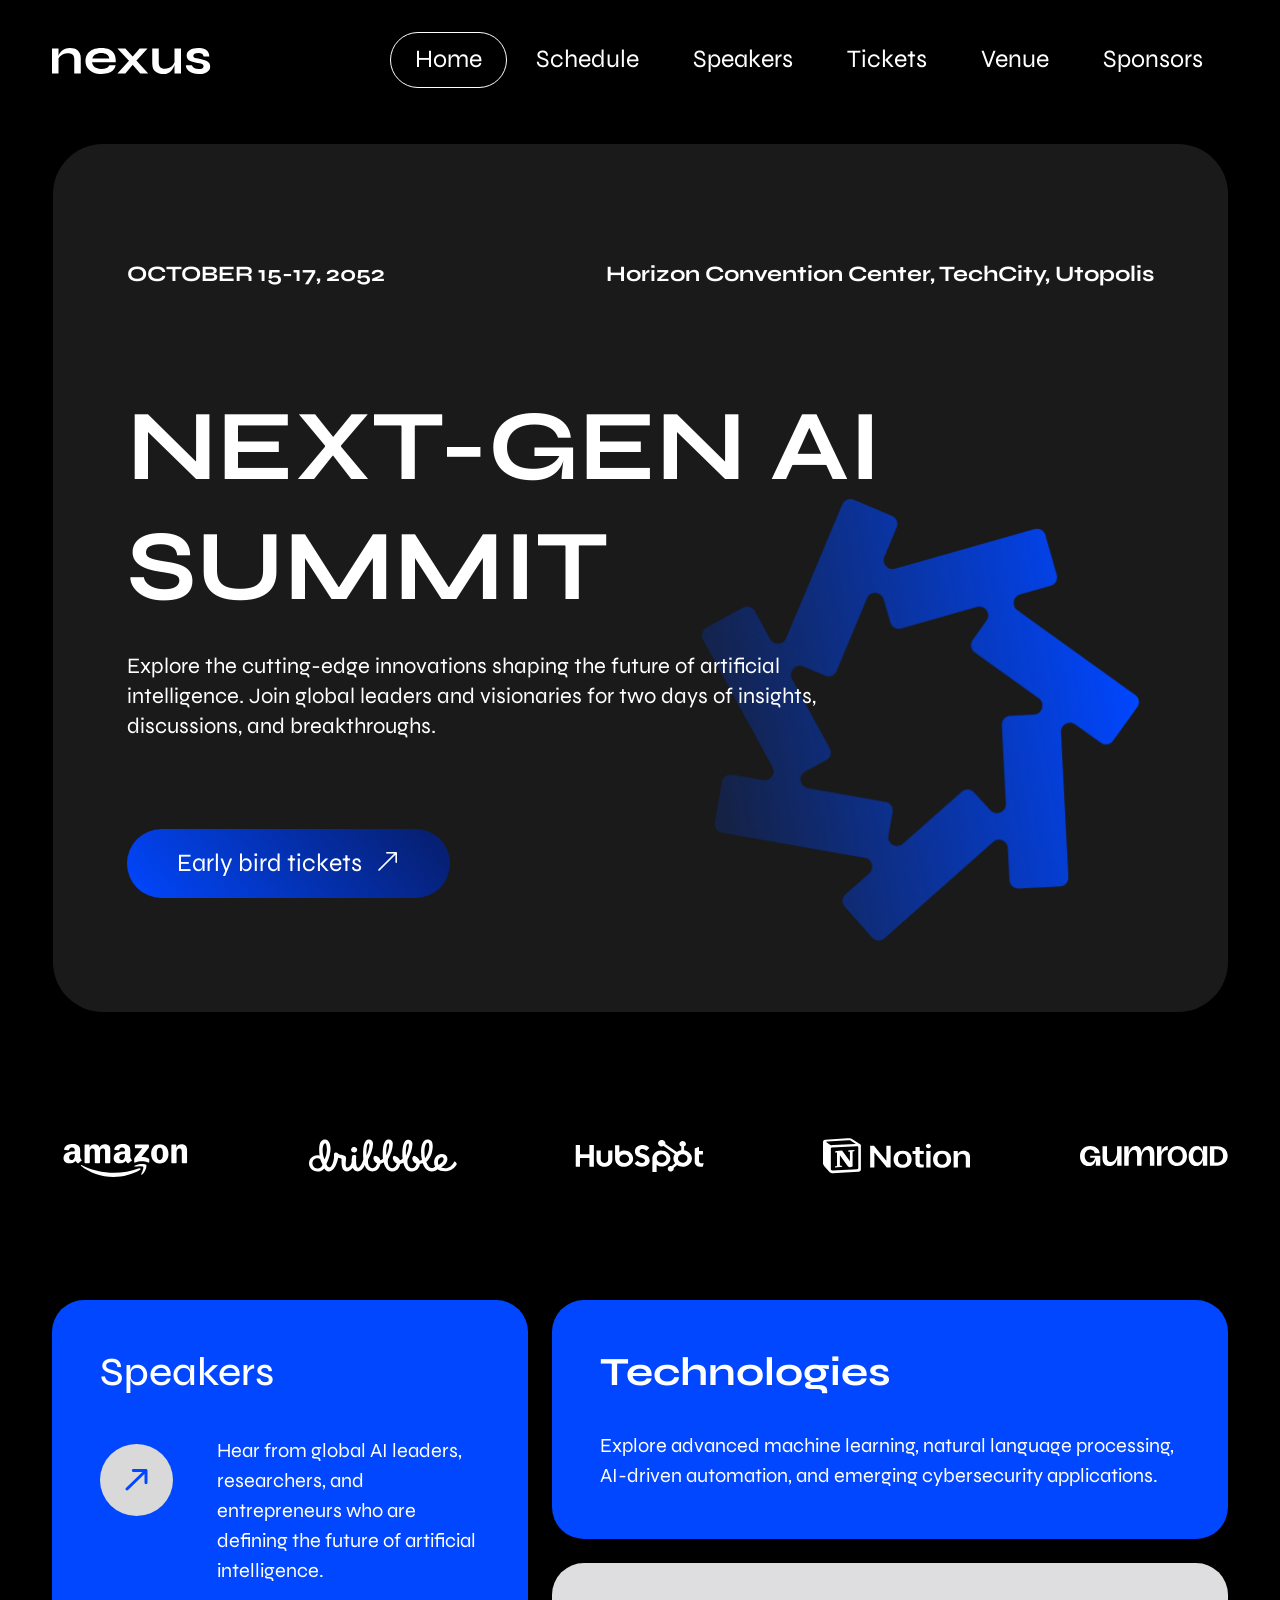
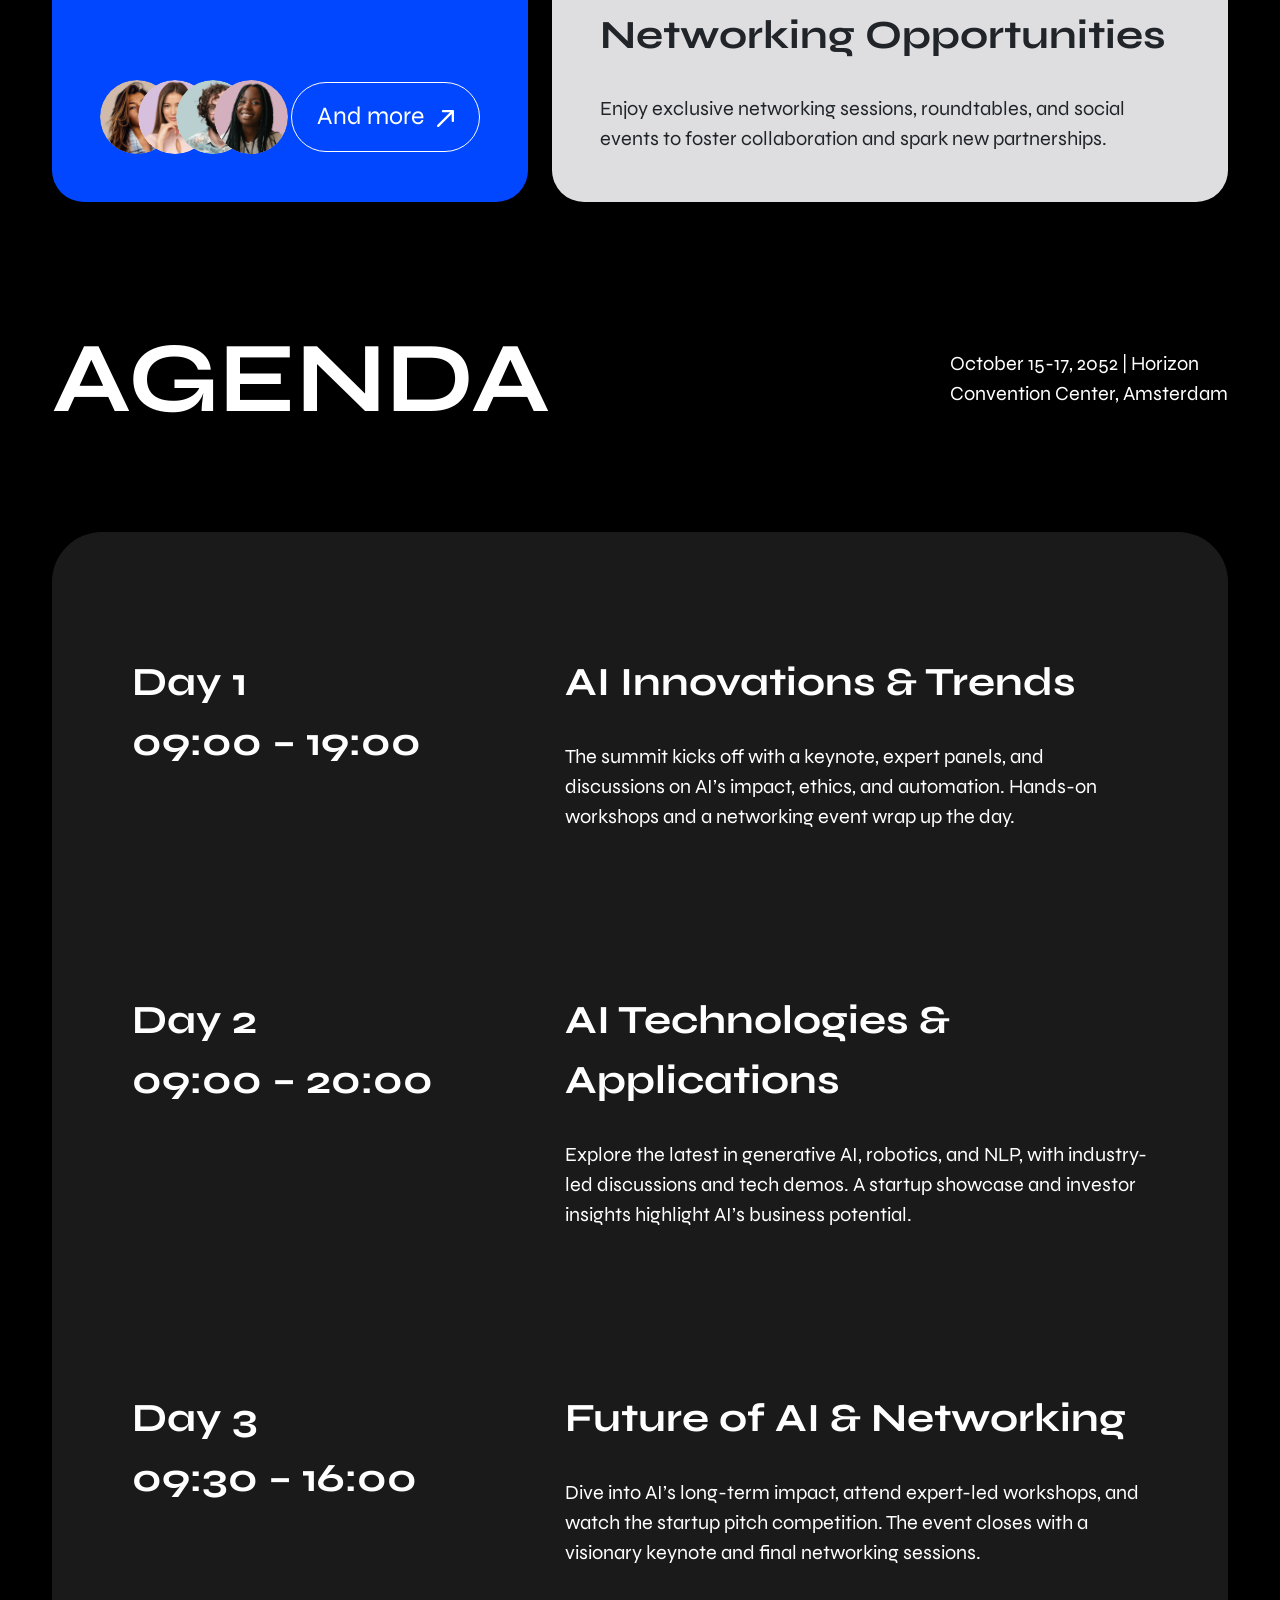
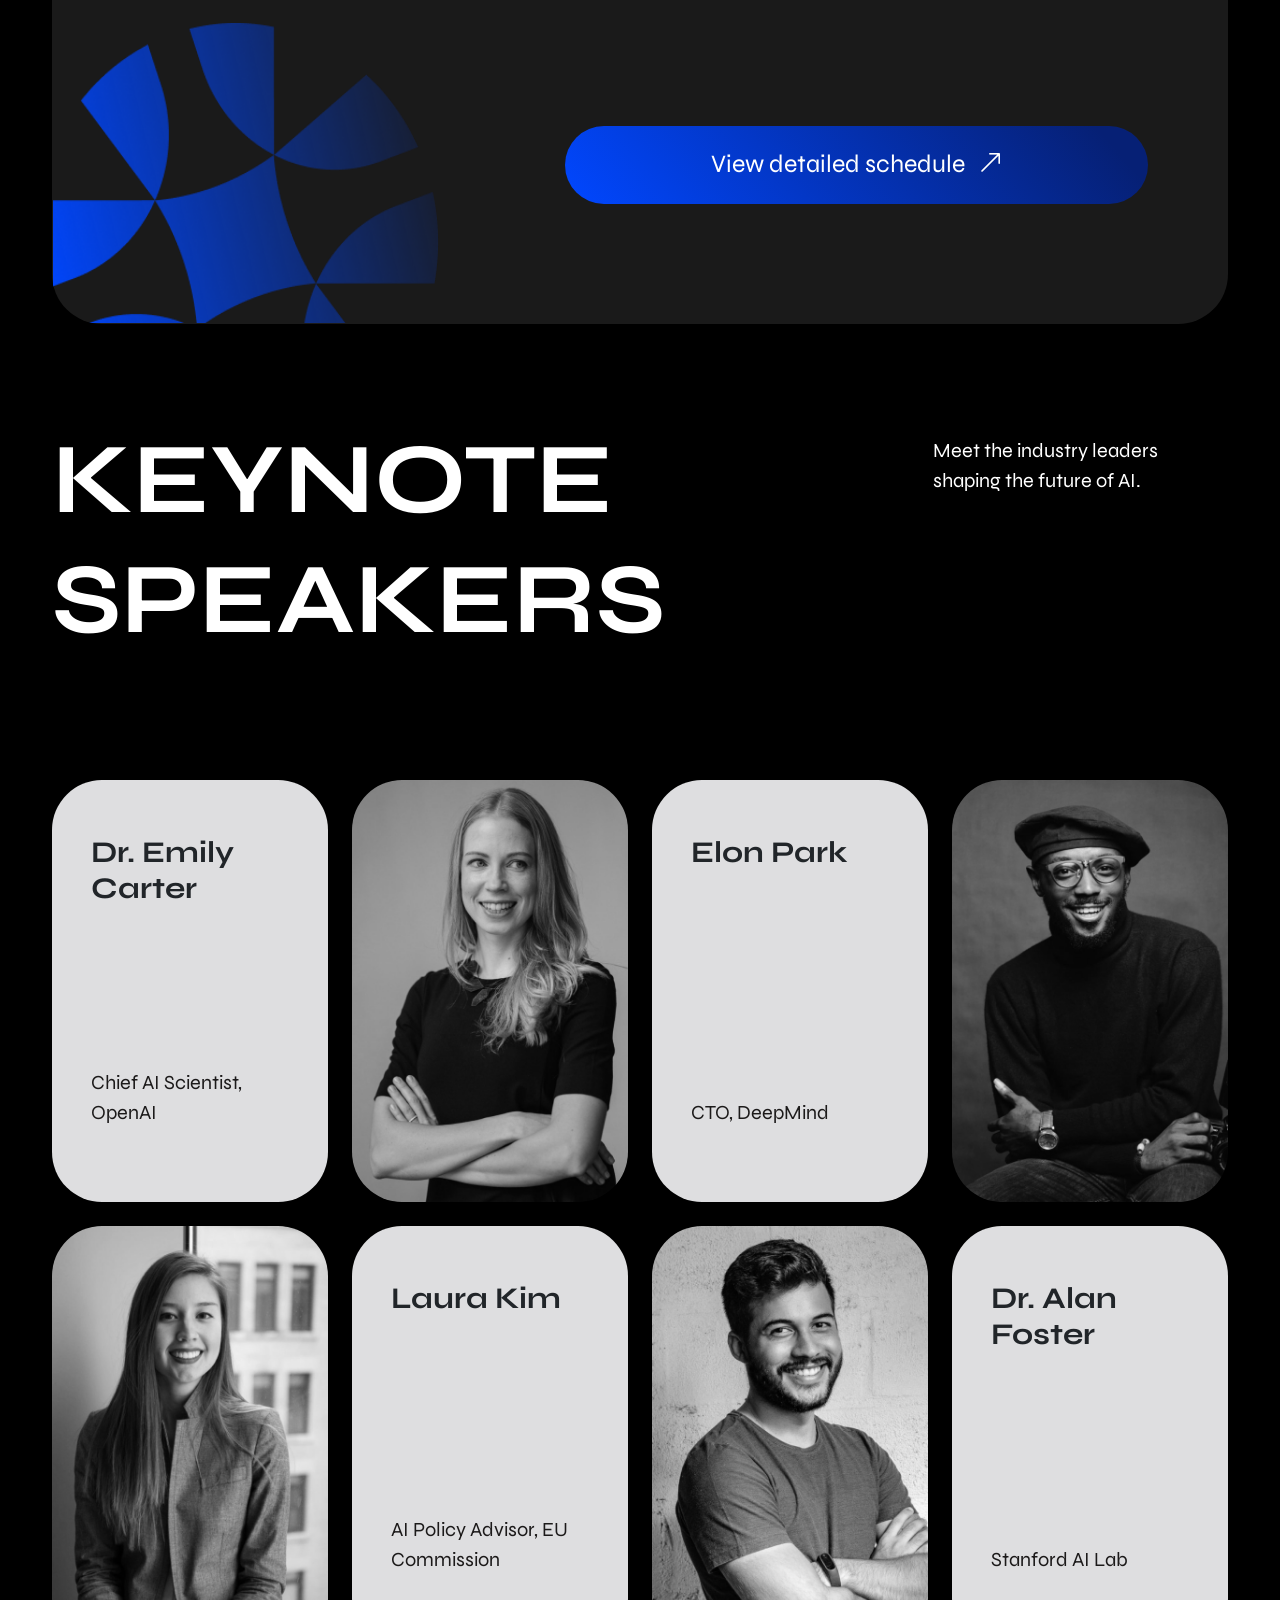
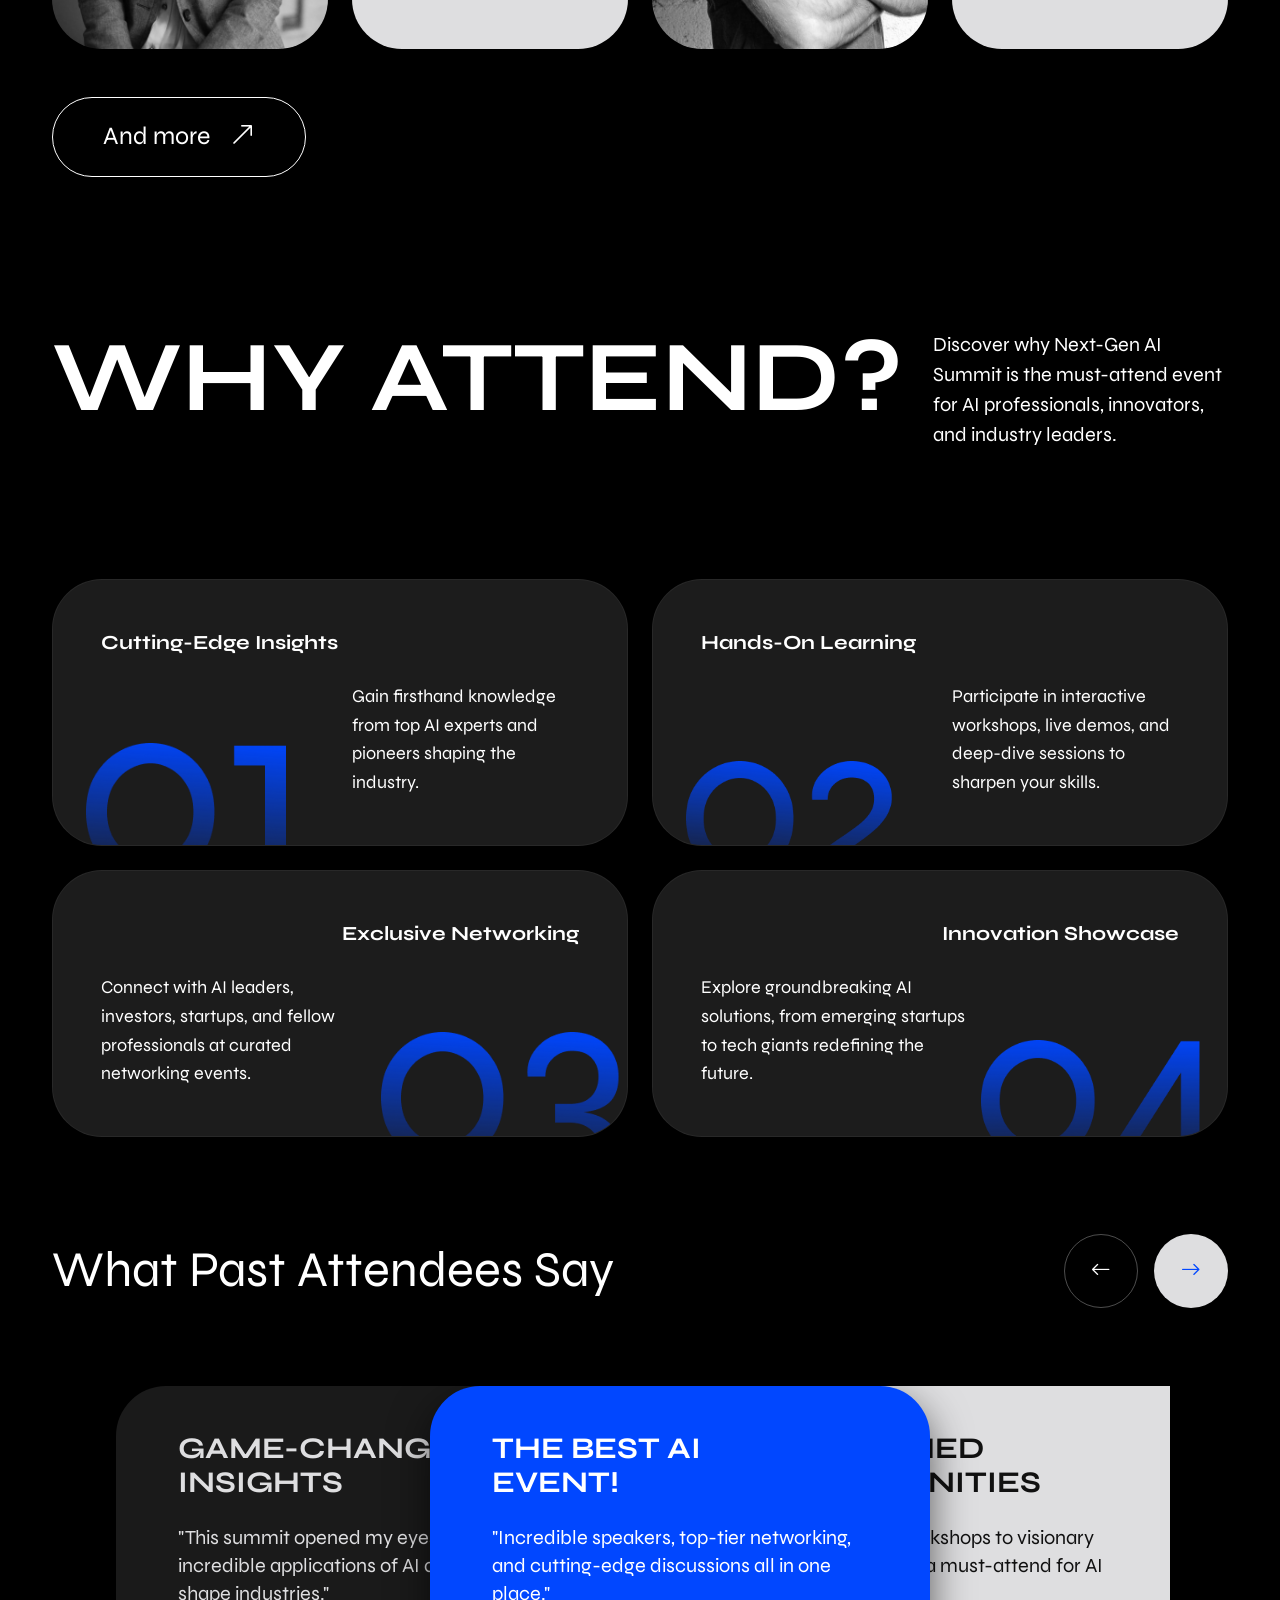
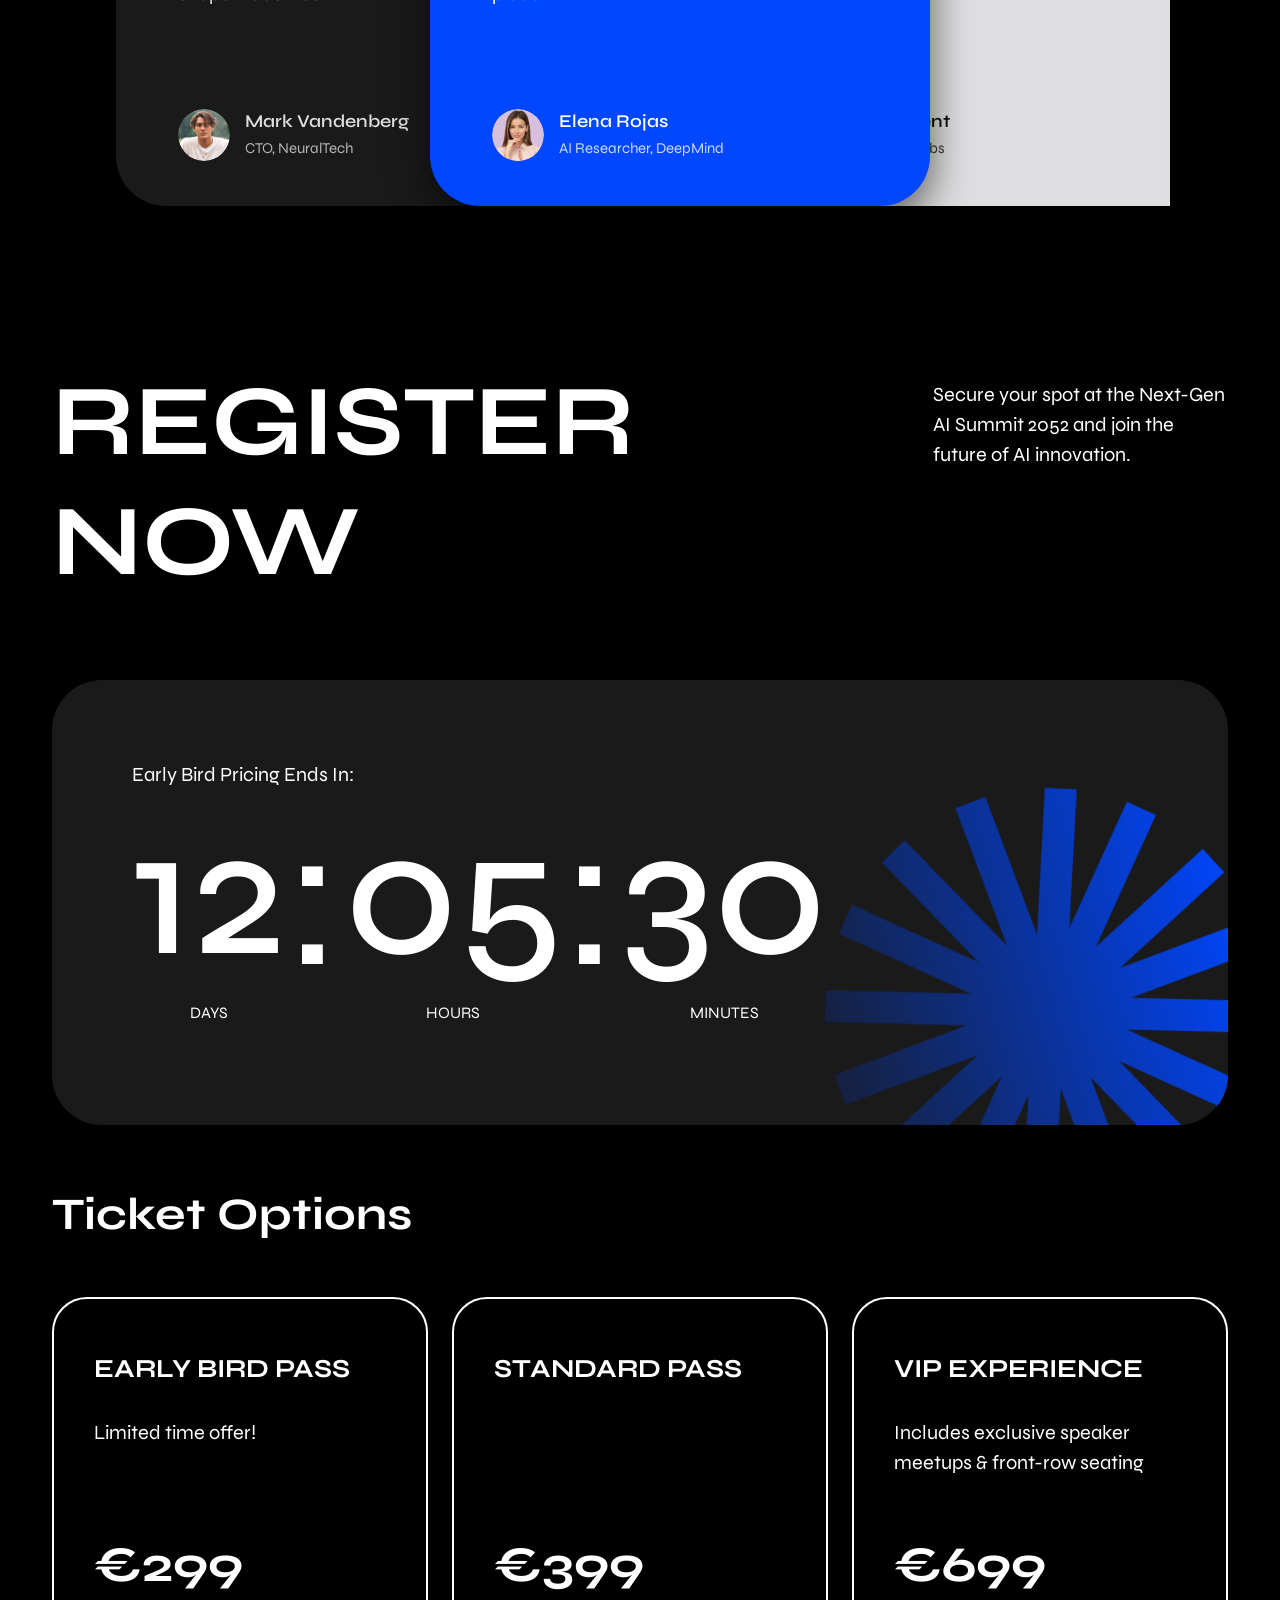
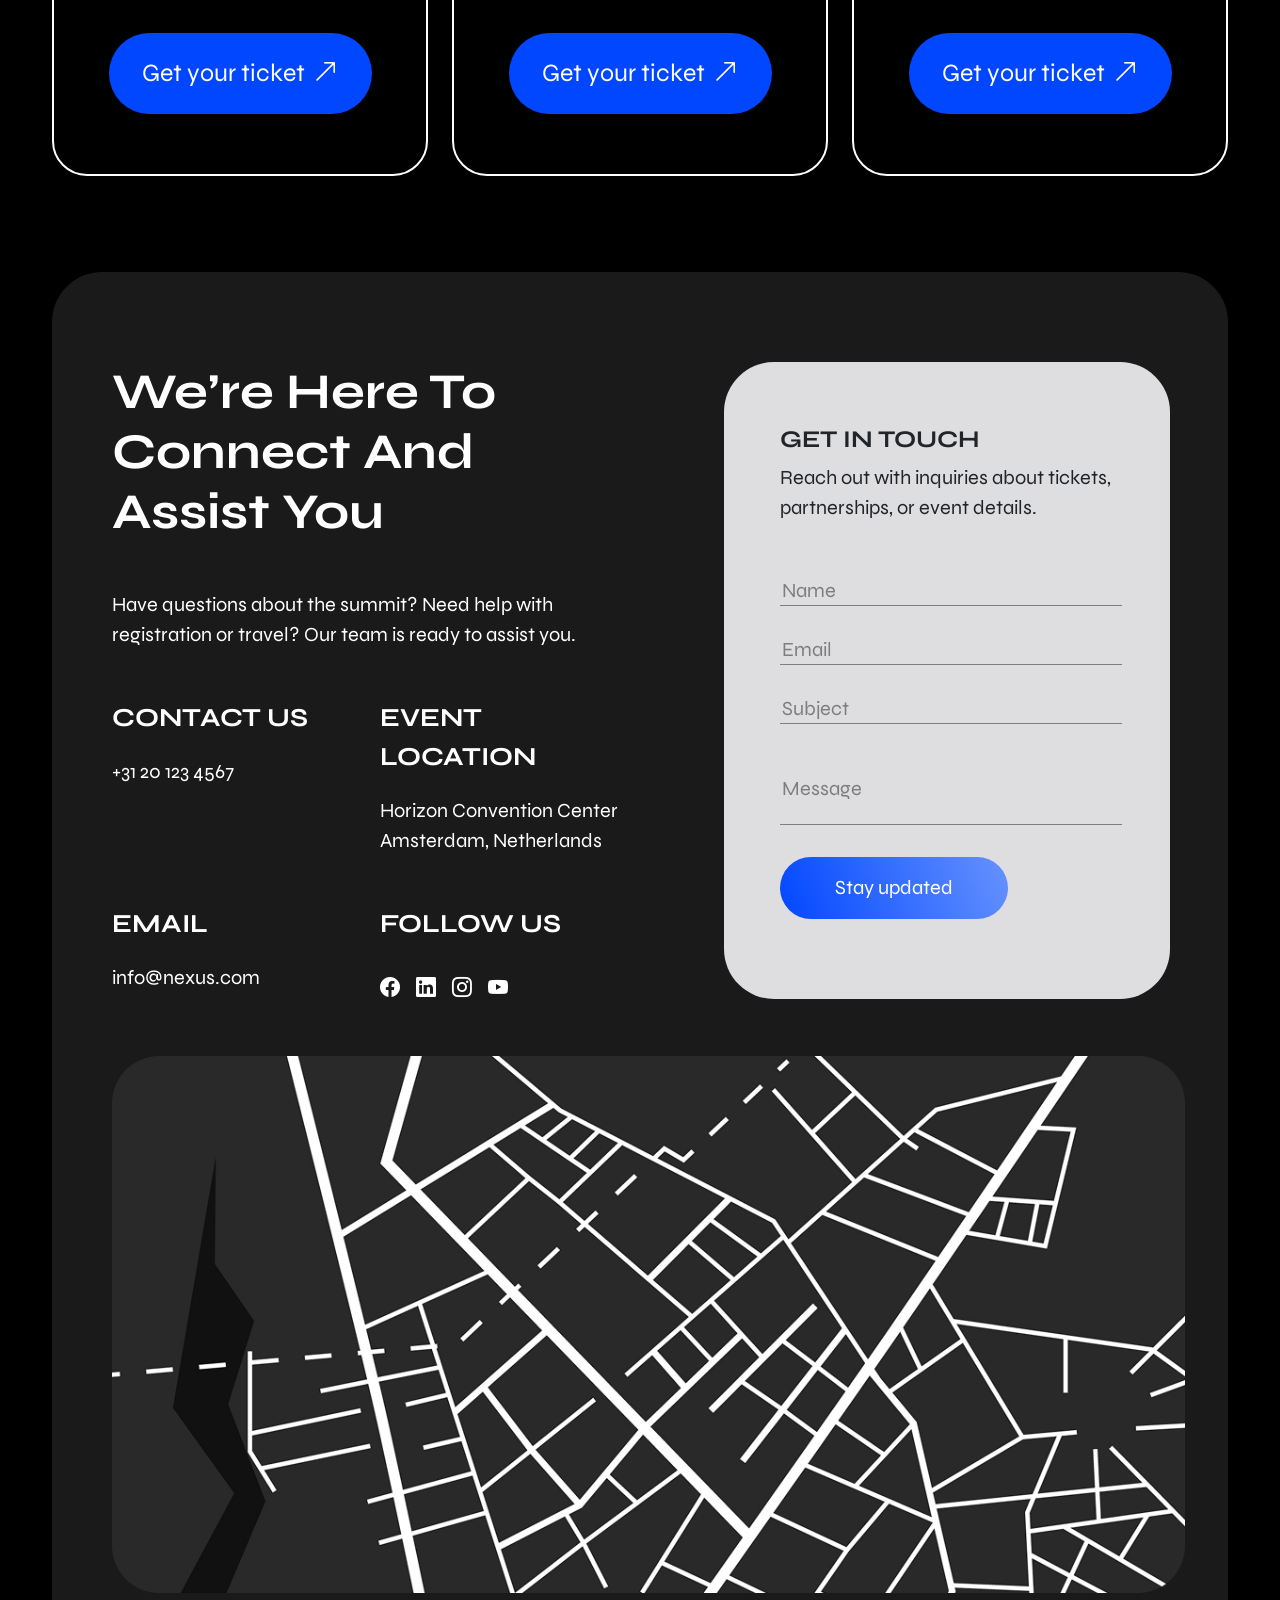
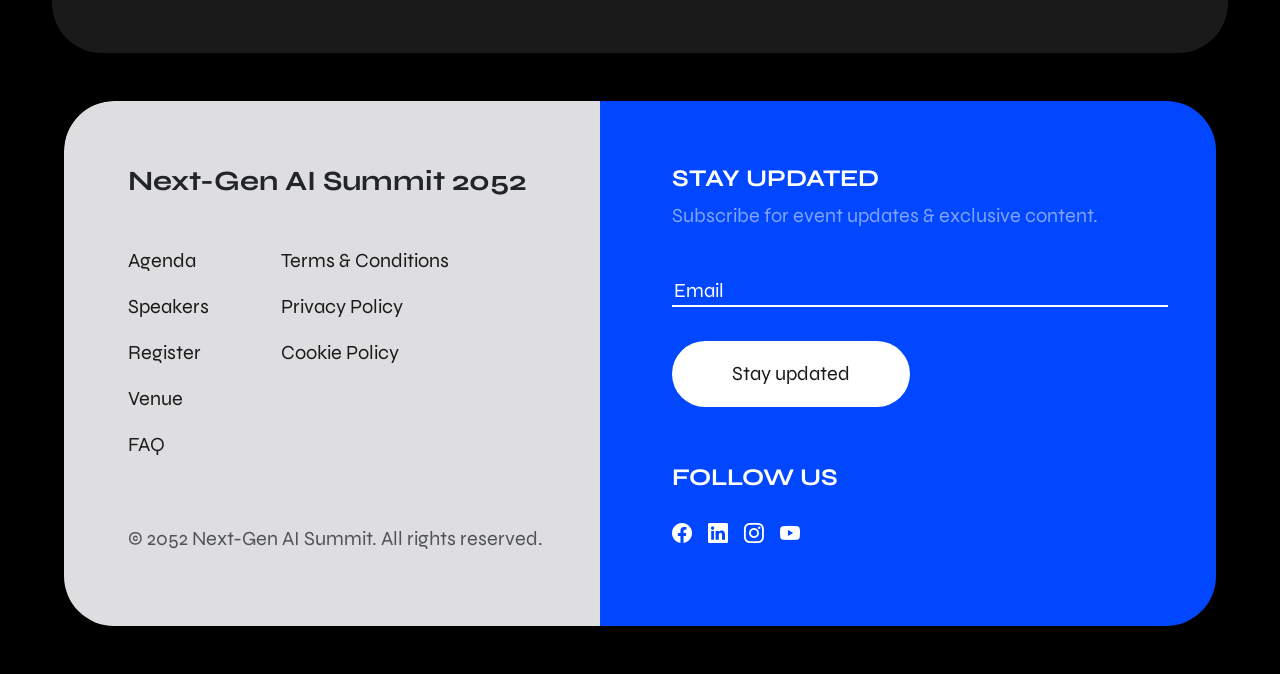
==== HTML/index.html @ 1030829a "[done] resolve some observation" ====
<!DOCTYPE html>
<html lang="en">

<head>
    <meta charset="UTF-8">
    <meta name="viewport" content="width=device-width, initial-scale=1.0">
    <title>nexus</title>
    <link href="https://cdn.jsdelivr.net/npm/bootstrap@5.3.2/dist/css/bootstrap.min.css" rel="stylesheet" />
    <link rel="stylesheet" href="https://cdn.jsdelivr.net/npm/bootstrap-icons@1.11.1/font/bootstrap-icons.css" />
    <link rel="stylesheet" href="../CSS/styles.css" />
    <link rel="stylesheet" href="../CSS/header.css" />
    <link rel="stylesheet" href="../CSS/footer.css" />
</head>

<body >
    <div>
        <!-- header section -->
        <header class="py-2">
            <nav class="navbar navbar-expand-lg nav-bar navbar-dark ">
                <div class="container nav-bar-content on-big-screen">
                    <a class="navbar-brand" href="#"><img src="../images/logo/nexus.svg" class="nav-logo"
                            loading="eager"></a>

                    <button class="navbar-toggler border-white " type="button"
                        data-bs-toggle="offcanvas" data-bs-target="#mobileMenu">
                        <span class="navbar-toggler-icon"></span>
                    </button>

                    <div class="offcanvas offcanvas-end bg-black text-white offcanvas-custom-width " tabindex="-1"
                        id="mobileMenu">
                        <div class="offcanvas-header">
                            <button type="button" class="btn-close btn-close-white"
                                data-bs-dismiss="offcanvas"></button>
                        </div>
                        <div class="offcanvas-body py-3 ">
                            <ul class="navbar-nav ms-auto align-items-lg-center gap-1 fs-5">
                                <li class="nav-item ">
                                    <a class="nav-link nav-text text-white custom-radius active" href="#hero">Home</a>
                                </li>
                                <li class="nav-item">
                                    <a class="nav-link nav-text text-white custom-radius" href="#Schedule">Schedule</a>
                                </li>
                                <li class="nav-item">
                                    <a class="nav-link nav-text text-white custom-radius" href="#Speakers">Speakers</a>
                                </li>
                                <li class="nav-item">
                                    <a class="nav-link nav-text text-white custom-radius" href="#Tickets">Tickets</a>
                                </li>
                                <li class="nav-item">
                                    <a class="nav-link nav-text text-white custom-radius" href="#Venue">Venue</a>
                                </li>
                                <li class="nav-item">
                                    <a class="nav-link nav-text text-white custom-radius" href="#Sponsors">Sponsors</a>
                                </li>
                            </ul>
                        </div>
                    </div>
                </div>
            </nav>
        </header>

        <main>
            <div class=" py-4 px-1 px-xl-4 px-xxl-2 hero-section">
                <!-- home section -->
                <div class=" py-4 px-1 px-xl-4 px-xxl-2 container hero-section-container custom-radius on-big-screen" id="hero">
                    <div class="hero-card ">
                        <div
                            class="hero-topbar d-flex flex-column align-items-start gap-3 flex-sm-row justify-content-sm-between align-items-sm-center mb-5">
                            <span class="text-white hero-topbar-font hero-desc-font">OCTOBER 15-17, 2052</span>
                            <span class="text-white  hero-topbar-font ">Horizon Convention Center,
                                TechCity, Utopolis</span>
                        </div>

                        <!-- Hero Content -->
                        <div class="hero-content position-relative">
                            <img src="../images/home/hero-section-image.png" alt="Hero Graphic" class="hero-star-img"
                                loading="eager" height="442.82px" width="436.41px">
                            <div class="row align-items-center">
                                <div class="col-lg-9 top-content">
                                    <h1
                                        class="hero-title text-white fw-bold hero-custom-font top-text mb-4 mt-lg-5 mt-md-5">
                                        NEXT-GEN AI <br> SUMMIT
                                    </h1>
                                    <p class="hero-subtitle text-white mb-5 mt-4 top-text ">
                                        Explore the cutting-edge innovations shaping the future of
                                        artificial intelligence.
                                        Join global leaders and visionaries for two days of insights, discussions,
                                        and breakthroughs.
                                    </p>
                                    <div
                                        class="mt-5 mb-5 mb-lg-0 position-relative d-flex justify-content-start hero-btn-div">
                                        <a href="#" class="hero-btn text-white">
                                            Early bird tickets
                                            <i class="bi bi-arrow-up-right ms-2"></i>
                                        </a>
                                    </div>
                                </div>
                            </div>
                        </div>
                    </div>
                </div>
            </div>

            <!-- sponsors -->
                <div class=" company-section py-5 mt-lg-5 mb-lg-5">
                    <div class=" text-center container on-big-screen">
                        <div
                            class="company-bar d-flex flex-wrap justify-content-center justify-content-lg-between align-items-center gap-4 gap-lg-0">
                            <img src="../images/home/company logo/amazon.svg" alt="amazon Logos" loading="eager"
                                class="company-img " height="48px" width="148px" />

                            <img src="../images/home/company logo/deibble.svg" alt="deibble Logos" loading="eager"
                                class="company-img " height="48px" width="148px" />

                            <img src="../images/home/company logo/hubspot.svg" alt="hubspot Logos" loading="eager"
                                class="company-img " height="48px" width="148px" />

                            <img src="../images/home/company logo/notion.svg" alt="notion Logos" loading="eager"
                                class="company-img " height="48px" width="148px" />

                            <img src="../images/home/company logo/gumroad.svg" alt="gumroad Logos" loading="eager"
                                class="company-img " height="48px" width="148px" />
                        </div>
                    </div>
                </div>
            </div>

            <!-- features  section -->
            <div id="Speakers">
                <div class="container features-section py-4 on-big-screen">
                    <div class="row g-4">
                        <!-- Speakers -->
                        <div class="col-lg-5 d-flex flex-column feature-card">
                            <div
                                class="feature-card-content feature-card-blue h-100  text-white rounded-5 p-4 p-md-5 d-flex flex-column justify-content-between position-relative overflow-hidden">
                                <div>
                                    <h2 class=" mb-4 feature-card-title text-white">Speakers</h2>
                                    <div class="d-flex align-items-start gap-4 ">
                                        <div
                                            class="  text-black feature-icon-circle d-flex align-items-center justify-content- mt-4">
                                            <img src="../images/home/blue-arrow.svg" class="feature-icon" loading="lazy"
                                                height="22px" width="23px">
                                        </div>
                                        <p class=" feature-card-description mt-3 ">
                                            Hear from global AI leaders, researchers, and entrepreneurs who are
                                            defining
                                            the future of artificial intelligence.
                                        </p>
                                    </div>
                                </div>
                                <div class="d-flex align-items-center justify-content-between flex-wrap gap-3 mt-5">
                                    <div class="speaker-avatars d-flex">
                                        <img src="../images/home/home-spekers-icone/Speaker.svg" alt="Speaker"
                                            class="feature-avatar" loading="lazy" height="74px" width="74px">
                                        <img src="../images/home/home-spekers-icone/Speaker-1.svg" alt="Speaker"
                                            class="feature-avatar" loading="lazy" height="74px" width="74px">
                                        <img src="../images/home/home-spekers-icone/Speaker-2.svg" alt="Speaker"
                                            class="feature-avatar" loading="lazy" height="74px" width="74px">
                                        <img src="../images/home/home-spekers-icone/Speaker-3.svg" alt="Speaker"
                                            class="feature-avatar" loading="lazy" height="74px" width="74px">
                                    </div>
                                    <button class="features-section-btn btn rounded-pill border-white text-white ">
                                        And more <img src="../images/home/white-arrow.svg" class="ms-2" loading="lazy"
                                            height="17px" width="17px">
                                    </button>
                                </div>
                            </div>
                        </div>

                        <div class="col-lg-7 d-flex flex-column gap-4 feature-card ">
                            <!-- Technologies -->
                            <div
                                class="feature-card-content feature-card-blue text-white rounded-5 p-4 p-md-5 flex-grow-1">
                                <h2 class="fw-bold feature-card-title">Technologies</h2>
                                <p class=" mb-0 text-white feature-card-description">
                                    Explore advanced machine learning, natural language processing, AI-driven
                                    automation, and emerging cybersecurity applications.
                                </p>
                            </div>

                            <!-- Networking -->
                            <div
                                class="feature-card-content feature-card-grey text-dark rounded-5 p-4 p-md-5 flex-grow-1">
                                <h2 class="fw-bold feature-card-title">Networking Opportunities</h2>
                                <p class=" mb-0  text-dark feature-card-description">
                                    Enjoy exclusive networking sessions, roundtables, and social events to
                                    foster
                                    collaboration and spark new partnerships.
                                </p>
                            </div>
                        </div>
                    </div>
                </div>

                <!-- AGENDA section -->
                <div class="container mt-lg-5 agenda-section on-big-screen" id="Schedule">
                    <div
                        class="section-topbar d-flex flex-column align-items-start gap-3 flex-sm-row justify-content-sm-between align-items-sm-center mb-5">
                        <span class="text-white section-Title-big-font">AGENDA</span>
                        <span class="text-white  section-Title-small-font ">October 15-17, 2052 | Horizon <br>
                            Convention Center, Amsterdam</span>
                    </div>
                    <!-- AGENDA content -->
                    <div class="agenda-section-container">
                        <div class="agenda-card custom-radius">
                            <div class="agenda-cards">
                                <div
                                    class="row d-flex flex-column align-items-start  flex-sm-row  justify-content-between mb-5">
                                    <div class="agenda-left-col col-lg-5">
                                        <div>
                                            <div class="text-white agenda-large-font ">Day 1</div>
                                        </div>
                                        <div>
                                            <div class="text-white agenda-large-font ">09:00 – 19:00</div>
                                        </div>
                                    </div>
                                    <div class="col-lg-7">
                                        <div>
                                            <div class="text-white agenda-large-font mt-lg-0 mt-md-5 ">AI Innovations & Trends
                                            </div>
                                            <div class="text-white agenda-description-font ">The summit kicks off with a
                                                keynote, expert panels, and discussions on AI’s impact, ethics, and
                                                automation. Hands-on workshops and a networking event wrap up the day.
                                            </div>
                                        </div>
                                    </div>
                                </div>
                                <div
                                    class="mt-5 row d-flex flex-column align-items-start  flex-sm-row  justify-content-between mb-5">
                                    <div class="agenda-left-col col-lg-5">
                                        <div>
                                            <div class="text-white agenda-large-font ">Day 2</div>
                                        </div>
                                        <div>
                                            <div class="text-white agenda-large-font ">09:00 – 20:00</div>
                                        </div>
                                    </div>
                                    <div class="col-lg-7">
                                        <div>
                                            <div class="text-white  agenda-large-font mt-lg-0 mt-md-5">AI Technologies &
                                                Applications
                                            </div>
                                            <div class="text-white agenda-description-font ">Explore the latest in
                                                generative AI, robotics, and NLP, with industry-led discussions and tech
                                                demos. A startup showcase and investor insights highlight AI’s business
                                                potential.
                                            </div>
                                        </div>
                                    </div>
                                </div>
                                <div
                                    class=" row d-flex flex-column align-items-start  flex-sm-row  justify-content-between mb-5 ">
                                    <div class="agenda-left-col col-lg-5">
                                        <div>
                                            <div class="text-white agenda-large-font ">Day 3</div>
                                        </div>
                                        <div>
                                            <div class="text-white agenda-large-font ">09:30 – 16:00</div>
                                        </div>
                                    </div>
                                    <div class="col-lg-7">
                                        <div >
                                            <div class="text-white agenda-large-font mt-lg-0 mt-md-5">Future of AI & Networking
                                            </div>
                                            <div class="text-white agenda-description-font ">Dive into AI’s long-term
                                                impact, attend expert-led workshops, and watch the startup pitch
                                                competition. The event closes with a visionary keynote and final
                                                networking sessions.
                                            </div>
                                        </div>
                                    </div>
                                </div>
                                <div
                                    class="row d-flex flex-column align-items-start gap-2 flex-sm-row justify-content-sm-between justify-content-between">
                                    <div class="col-lg-4 position-relative ">
                                        <img src="../images/Agenda/agenda-section-image.png" class="agenda-image"
                                            loading="lazy" height="386px" width="386px">
                                    </div>
                                    <div class="col-lg-7 ">
                                        <button class="agenda-btn custom-radius text-white">
                                            View detailed schedule
                                            <i class="bi bi-arrow-up-right ms-2"></i>
                                        </button>
                                    </div>
                                </div>
                            </div>
                        </div>
                    </div>
                </div>

                <!-- speakers section -->
                <div class="container mt-5 speakers-section on-big-screen">
                    <div
                        class="agenda-topbar pt-5 mt-5 d-flex flex-column align-items-start gap-3 flex-sm-row justify-content-sm-between align-items-sm-start mb-5">
                        <span class="text-white section-Title-big-font m-0 section-Title-font ">KEYNOTE SPEAKERS</span>
                        <span class="text-white section-Title-small-font pt-sm-3 right-section">Meet the
                            industry leaders shaping the future of AI.</span>
                    </div>

                    <div class="row g-4 mb-lg-5 pb-5 py-5 mt-lg-5">
                        <!-- Card 1 -->
                        <div class="col-md-6 col-lg-3">
                            <div
                                class="speaker-card custom-radius text-card p-xl-4 d-flex flex-column justify-content-between h-100">
                                <div>
                                    <h3 class="speaker-name text-dark fw-bold mb-1">Dr. Emily<br>Carter</h3>
                                </div>
                                <div>
                                    <p class="speaker-role mb-0 mt-5">Chief AI Scientist,<br>OpenAI</p>
                                </div>
                            </div>
                        </div>
                        <!-- Card 2 -->
                        <div class="col-md-6 col-lg-3">
                            <div class="speaker-card custom-radius image-card  overflow-hidden h-100">
                                <img src="../images/spekers/Emily-Carter.png" alt="Emily-Carter image" loading="lazy"
                                    class="w-100 h-100 object-fit-cover speaker-card-image" height="452px"
                                    width="295px">
                            </div>
                        </div>
                        <!-- Card 3 -->
                        <div class="col-md-6 col-lg-3">
                            <div
                                class="speaker-card custom-radius text-card  p-xl-4 d-flex flex-column justify-content-between h-100">
                                <div>
                                    <h3 class="speaker-name text-dark fw-bold mb-1">Elon Park</h3>
                                </div>
                                <div>
                                    <p class="speaker-role mb-0 mt-5">CTO, DeepMind</p>
                                </div>
                            </div>
                        </div>
                        <!-- Card 4 -->
                        <div class="col-md-6 col-lg-3">
                            <div class="speaker-card custom-radius image-card  overflow-hidden h-100">
                                <img src="../images/spekers/Elon-Park.png" alt="Elon-Park image" loading="lazy"
                                    class="w-100 h-100 object-fit-cover speaker-card-image" height="452px"
                                    width="295px">
                            </div>
                        </div>
                        <!-- Card 5 -->
                        <div class="col-md-6 col-lg-3">
                            <div class="speaker-card custom-radius image-card  overflow-hidden h-100">
                                <img src="../images/spekers/Laura-Kim.png" alt="Laura-Kim image" loading="lazy"
                                    class="w-100 h-100 object-fit-cover speaker-card-image" height="452px"
                                    width="295px">
                            </div>
                        </div>
                        <!-- Card 6 -->
                        <div class="col-md-6  col-lg-3">
                            <div
                                class="speaker-card custom-radius text-card p-xl-4 d-flex flex-column justify-content-between h-100">
                                <div>
                                    <h3 class="speaker-name text-dark fw-bold mb-1">Laura Kim</h3>
                                </div>
                                <div>
                                    <p class="speaker-role mb-0 mt-5">AI Policy Advisor, EU<br>Commission</p>
                                </div>
                            </div>
                        </div>
                        <!-- Card 7 -->
                        <div class="col-md-6 col-lg-3">
                            <div class="speaker-card custom-radius image-card  overflow-hidden h-100">
                                <img src="../images/spekers/Alan-Foster.png" alt="Alan-Foster image" loading="lazy"
                                    class="w-100 h-100 object-fit-cover speaker-card-image" height="452px"
                                    width="295px">
                            </div>
                        </div>
                        <!-- Card 8 -->
                        <div class="col-md-6 col-lg-3">
                            <div
                                class="speaker-card custom-radius text-card p-xl-4 d-flex flex-column justify-content-between h-100">
                                <div>
                                    <h3 class="speaker-name text-dark fw-bold mb-1">Dr. Alan<br>Foster</h3>
                                </div>
                                <div>
                                    <p class="speaker-role mb-0 mt-5">Stanford AI Lab</p>
                                </div>
                            </div>
                        </div>

                        <div class="col-12 mt-5">
                            <button
                                class="btn rounded-pill speaker-sectio-btn border-white text-white d-inline-flex align-items-center ">
                                And more <i class="bi bi-arrow-up-right speaker-card-image"></i>
                            </button>
                        </div>
                    </div>
                </div>

                <!-- why-attend section -->
                <div class="container mt-lg-5 mt-md-5 on-big-screen">
                    <div
                        class="section-topbar d-flex flex-column align-items-start gap-3 flex-sm-row justify-content-sm-between align-items-sm-center mb-5">
                        <span class="text-white section-Title-big-font">WHY ATTEND?</span>
                        <span class="text-white section-Title-small-font mt-lg-4  right-section">Discover why Next-Gen
                            AI Summit is the
                            must-attend event for AI professionals, innovators, and industry leaders.</span>
                    </div>

                    <!-- why-attend section content -->
                    <div class="attend-section py-lg-5">
                        <div class="row g-4">
                            <!-- Box 1 -->
                            <div class="col-lg-6">
                                <div
                                    class="text-white p-4 p-md-5 custom-radius attend-section-content h-100 position-relative overflow-hidden d-flex flex-column">
                                    <p class="attend-section-title mb-4 position-relative z-1">Cutting-Edge Insights</p>
                                    <div class="row flex-grow-1 position-relative z-1">
                                        <div class="col-4 col-md-6">
                                            <img src="../images/why-attend/01.png" loading="lazy"
                                                class="position-absolute attend-image-left z-0" alt="decoration"
                                                height="360px" width="274px">
                                        </div>
                                        <div class="col-8 col-md-6 d-flex align-items-center">
                                            <p class="mb-0 text-white attend-section-description">
                                                Gain firsthand knowledge from top AI experts and pioneers shaping the
                                                industry.
                                            </p>
                                        </div>
                                    </div>
                                </div>
                            </div>

                            <!-- Box 2 -->
                            <div class="col-lg-6">
                                <div
                                    class="text-white p-4 p-md-5 custom-radius attend-section-content h-100 position-relative overflow-hidden d-flex flex-column">
                                    <p class="attend-section-title mb-4 position-relative z-1">Hands-On Learning</p>
                                    <div class="row flex-grow-1 position-relative z-1">
                                        <div class="col-4 col-md-6">
                                            <img src="../images/why-attend/02.png" loading="lazy"
                                                class="position-absolute attend-image-left-2 z-0" alt="decoration"
                                                height="360px" width="313px">
                                        </div>
                                        <div class="col-8 col-md-6 d-flex align-items-center">
                                            <p class="mb-0 text-white attend-section-description">
                                                Participate in interactive workshops, live demos, and deep-dive sessions
                                                to sharpen your skills.
                                            </p>
                                        </div>
                                    </div>
                                </div>
                            </div>

                            <!-- Box 3 -->
                            <div class="col-lg-6">
                                <div
                                    class="text-white p-4 p-md-5 custom-radius attend-section-content h-100 position-relative overflow-hidden d-flex flex-column">
                                    <p class="attend-section-title text-lg-end mb-4 position-relative z-1">Exclusive
                                        Networking</p>
                                    <div class="row flex-grow-1 position-relative z-1">
                                        <div class="col-8 col-md-7 d-flex align-items-center">
                                            <p class="mb-0 text-white attend-section-description ">
                                                Connect with AI leaders, investors, startups, and fellow professionals
                                                at curated networking events.
                                            </p>
                                        </div>
                                        <div class="col-4 col-md-6">
                                            <img src="../images/why-attend/03.png" loading="lazy"
                                                class="position-absolute attend-image-right z-0" alt="decoration"
                                                height="360px" width="313px">
                                        </div>
                                    </div>
                                </div>
                            </div>

                            <!-- Box 4 -->
                            <div class="col-lg-6">
                                <div
                                    class="text-white p-4 p-md-5 custom-radius attend-section-content h-100 position-relative overflow-hidden d-flex flex-column">
                                    <p class="attend-section-title text-lg-end mb-4 position-relative z-1">Innovation
                                        Showcase</p>
                                    <div class="row flex-grow-1 position-relative z-1">
                                        <div class="col-8 col-md-7 d-flex align-items-center">
                                            <p class="mb-0 text-white attend-section-description ">
                                                Explore groundbreaking AI solutions, from emerging startups to tech
                                                giants redefining the future.
                                            </p>
                                        </div>
                                        <div class="col-4 col-md-6">
                                            <img src="../images/why-attend/04.png" loading="lazy"
                                                class="position-absolute attend-image-right z-0" alt="decoration"
                                                height="360px" width="313px">
                                        </div>
                                    </div>
                                </div>
                            </div>
                        </div>
                    </div>
                </div>

                <!-- attendes Carousel  -->
                <div class="container mt-5 mt-md-5 on-big-screen carousel-section">
                    <div
                        class="d-flex flex-column align-items-start gap-3 flex-sm-row justify-content-sm-between align-items-sm-center mb-5">
                        <span class="attendes-carousel-title text-white">What Past Attendees Say</span>
                        <div class="carousel-buttons">
                            <button id="prevBtn" class="carousel-button custom-radius prev-btn" aria-label="Previous">
                                <i class="bi bi-arrow-left fs-5"></i>
                            </button>
                            <button id="nextBtn" class="carousel-button custom-radius next-btn" aria-label="Next">
                                <i class="bi bi-arrow-right fs-5 fw-bold"></i>
                            </button>
                        </div>
                    </div>
                </div>

                <div class="testimonial-section w-100 on-big-screen">
                    <div class="carousel-track" id="carouselTrack">
                        <div class="testimonial-card custom-radius theme-blue pos-center">
                            <div>
                                <h3 class="card-title">THE BEST AI<br />EVENT!</h3>
                                <p class="card-text text-white">
                                    "Incredible speakers, top-tier networking, and cutting-edge
                                    discussions all in one place."
                                </p>
                            </div>
                            <div class="attendee-info">
                                <img src="../images/attendes-corosol/Elena-Rojas.svg" alt="Elena Rojas" loading="lazy"
                                    class="attendee-avatar" height="50px" width="50px" />
                                <div>
                                    <p class="attendee-name text-white">Elena Rojas</p>
                                    <p class="attendee-title text-white">AI Researcher, DeepMind</p>
                                </div>
                            </div>
                        </div>
                        <div class="testimonial-card custom-radius theme-dark pos-left">
                            <div>
                                <h3 class="card-title">GAME-CHANGING<br />INSIGHTS</h3>
                                <p class="card-text">
                                    "This summit opened my eyes to the incredible applications of AI
                                    and how it will shape industries."
                                </p>
                            </div>
                            <div class="attendee-info">
                                <img src="../images/attendes-corosol/Mark-Vandenberg.svg" loading="lazy"
                                    alt="Mark Vandenberg" class="attendee-avatar" height="50px" width="50px" />
                                <div>
                                    <p class="attendee-name">Mark Vandenberg</p>
                                    <p class="attendee-title">CTO, NeuralTech</p>
                                </div>
                            </div>
                        </div>
                        <div class="testimonial-card custom-radius theme-light  pos-right">
                            <div>
                                <h3 class="card-title">UNMATCHED<br />OPPORTUNITIES</h3>
                                <p class="card-text">
                                    "From hands-on workshops to visionary talks, this summit is a
                                    must-attend for AI professionals."
                                </p>
                            </div>
                            <div class="attendee-info">
                                <img src="../images/attendes-corosol/Mark-Vandenberg.svg" loading="lazy"
                                    alt="David Laurent" class="attendee-avatar" height="50px" width="50px" />
                                <div>
                                    <p class="attendee-name">David Laurent</p>
                                    <p class="attendee-title">CEO, FutureAI Labs</p>
                                </div>
                            </div>
                        </div>
                    </div>
                </div>

                <!-- register now -->
                <div class="container mt-lg-5 mt-md-5 register-section on-big-screen">
                    <div
                        class="pt-5 mt-lg-5 d-flex flex-column align-items-start gap-4 flex-sm-row justify-content-sm-between align-items-sm-start ">
                        <span class="text-white section-Title-big-font w-50 section-Title-font  ">REGISTER
                            NOW</span>
                        <span class="text-white section-Title-small-font pt-sm-5 right-section">Secure your
                            spot at the Next-Gen AI Summit 2052 and join the future of AI innovation.</span>
                    </div>

                    <div class="mt-5 mb-5 register-content">
                        <div class="register-section-container custom-radius position-relative overflow-hidden w-100">
                            <div class="row position-relative z-1">
                                <div class="col-lg-9 col-md-10">
                                    <p class="text-white register-top-text mb-2">
                                        Early Bird Pricing Ends In:
                                    </p>
                                    <div class="d-flex align-items-start time text-white mt-4">
                                        <div class="d-flex flex-column align-items-center">
                                            <span class="register-number">12</span>
                                            <span class="register-label text-white ">DAYS</span>
                                        </div>
                                        <span class="register-colon">:</span>
                                        <div class="d-flex flex-column align-items-center">
                                            <span class="register-number">05</span>
                                            <span class="register-label text-white ">HOURS</span>
                                        </div>
                                        <span class="register-colon">:</span>
                                        <div class="d-flex flex-column align-items-center">
                                            <span class="register-number">30</span>
                                            <span class="register-label text-white ">MINUTES</span>
                                        </div>
                                    </div>
                                </div>
                            </div>
                            <div class="register-image-container position-absolute bottom-0 end-0">
                                <img src="../images/register-now/register-now-section-image.png" class="register-image"
                                    alt="decoration" height="403px" width="403px">
                            </div>
                        </div>
                    </div>
                </div>
                <!-- Ticket section -->
                <div class="container mt-lg-5 mt-md-5 Ticket-section on-big-screen" id="Tickets">
                    <div
                        class="Ticket-topbar pt-2 mt-5 d-flex flex-column align-items-start gap-3 flex-sm-row justify-content-sm-between align-items-sm-start ">
                        <span class="text-white m-0 ticket-main-title">Ticket Options</span>
                    </div>
                    <div class="row g-4 mb-5 mt-4 pb-5 align-items-stretch">
                        <!-- Card 1 -->
                        <div class="col-md-6 col-lg-4">
                            <div class="Ticket-card  d-flex flex-column h-100">
                                <p class="text-white ticket-title">EARLY BIRD PASS</p>
                                <div class="flex-grow-1">
                                    <p class="ticket-description text-white">Limited time offer!</p>
                                </div>
                                <p class="text-white ticket-price">€299</p>
                                <div>
                                    <a href="#" class="Ticket-btn text-white justify-content-center">
                                        Get your ticket
                                        <i class="bi bi-arrow-up-right ms-2"></i>
                                    </a>
                                </div>
                            </div>
                        </div>
                        <!-- Card 2 -->
                        <div class="col-md-6 col-lg-4">
                            <div class="Ticket-card d-flex flex-column h-100">
                                <p class="text-white ticket-title">STANDARD PASS</p>
                                <div class="flex-grow-1"></div>
                                <p class="text-white ticket-price">€399</p>
                                <div>
                                    <a href="#" class="Ticket-btn  justify-content-center text-white">
                                        Get your ticket
                                        <i class="bi bi-arrow-up-right ms-2"></i>
                                    </a>
                                </div>
                            </div>
                        </div>
                        <!-- Card 3 -->
                        <div class="col-md-6 col-lg-4">
                            <div class="Ticket-card d-flex flex-column h-100">
                                <p class="text-white ticket-title">VIP EXPERIENCE</p>
                                <div class="flex-grow-1">
                                    <p class="ticket-description text-white">Includes exclusive speaker meetups & front-row seating
                                    </p>
                                </div>
                                <p class="text-white ticket-price">€699</p>
                                <div>
                                    <a href="#" class="Ticket-btn justify-content-center text-white">
                                        Get your ticket
                                        <i class="bi bi-arrow-up-right ms-2"></i>
                                    </a>
                                </div>
                            </div>
                        </div>
                    </div>
                </div>

                <!-- connect section  -->
                <div class="container mt-5 connect-section on-big-screen">

                    <!-- connect content -->
                    <div class="connect-section-container custom-radius">
                        <div class="connect-card">
                            <div class="connect-card-content">
                                <div
                                    class="row d-flex flex-column align-items-start  flex-sm-row  justify-content-between mb-5">
                                    <div class="connect-left-col col-lg-6">
                                        <div>
                                            <div>
                                                <div class="text-white connect-section-main-title ">We’re Here To
                                                    Connect And
                                                    Assist You
                                                </div>
                                            </div>
                                            <div>
                                                <div class="text-white connect-section-description mt-5">Have questions
                                                    about the
                                                    summit?
                                                    Need help with registration or travel? Our team is ready to assist
                                                    you.
                                                </div>
                                            </div>
                                        </div>

                                        <div
                                            class="row d-flex flex-column align-items-start  flex-sm-row justify-content-between mt-5">
                                            <div class="text-white col-lg-6 ">
                                                <div class="connect-section-secondary-title">
                                                    CONTACT US
                                                </div>
                                                <div class="connect-section-description">
                                                    +31 20 123 4567
                                                </div>
                                            </div>
                                            <div class="text-white col-lg-6">
                                                <div class="connect-section-secondary-title">
                                                    EVENT LOCATION
                                                </div>
                                                <div class="connect-section-description">
                                                    Horizon Convention Center Amsterdam, Netherlands
                                                </div>
                                            </div>
                                        </div>

                                        <div
                                            class="row d-flex flex-column align-items-start  flex-sm-row justify-content-between mt-lg-5 ">
                                            <div class="text-white col-lg-6 ">
                                                <div class="connect-section-secondary-title">
                                                    EMAIL
                                                </div>
                                                <div class="connect-section-description">
                                                    info@nexus.com
                                                </div>
                                            </div>
                                            <div class="text-white col-lg-6">
                                                <div class="connect-section-secondary-title">
                                                    FOLLOW US
                                                </div>
                                                <div class="d-flex gap-3 connect-section-description">
                                                    <a href="#" class="social-link"><i class="bi bi-facebook"></i></a>
                                                    <a href="#" class="social-link"><i class="bi bi-linkedin"></i></a>
                                                    <a href="#" class="social-link"><i class="bi bi-instagram"></i></a>
                                                    <a href="#" class="social-link"><i class="bi bi-youtube"></i></a>
                                                </div>
                                            </div>
                                        </div>
                                    </div>

                                    <!-- right card -->
                                    <div
                                        class="col-lg-5 col-md-12 connect-card-grey custom-radius p-4 p-md-5 d-flex flex-column justify-content-between fs-7">
                                        <div class="mb-3 ms-lg-2 ms-md-0 ms-sm-0 mt-3">
                                            <h4
                                                class="text-dark connect-section-secondary-title fs-7 fw-bold tracking-wide mb-2 ">
                                                GET IN TOUCH
                                            </h4>
                                            <p class="text-dark mb-4 fs-5">
                                                Reach out with inquiries about tickets, partnerships, or event details.
                                            </p>
                                            <div class="mt-5 hero-btn-div">
                                                <form class="d-flex flex-column align-items-start  ">
                                                    <input type="text"
                                                        class=" connect-card-input  connect-card-text mb-4 mt-2 w-100"
                                                        placeholder="Name" required />
                                                    <input type="email"
                                                        class=" connect-card-input  connect-card-text mb-4 mt-2 w-100"
                                                        placeholder="Email" required />
                                                    <input type="text"
                                                        class=" connect-card-input  connect-card-text mb-4 mt-2 w-100"
                                                        placeholder="Subject" required />
                                                    <textarea type="text"
                                                        class=" connect-card-input connect-card-input-textarea connect-card-text mb-4 mt-4 w-100"
                                                        placeholder="Message" required></textarea>
                                                    <button type="submit"
                                                        class=" connect-card-btn text-white custom-radius connect-card-text mt-2 mb-3 fs-5">Stay
                                                        updated</button>
                                                </form>
                                            </div>

                                        </div>
                                    </div>
                                </div>
                                <!-- bottom image -->
                                <div
                                    class="row d-flex align-items-start flex-sm-row justify-content-sm-between justify-content-between on-big-screen">
                                    <div class=" position-relative w-100">
                                        <img src="../images/map/map.png" loading="lazy" class="connect-card-img"
                                            height="" width="1140px">
                                    </div>
                                </div>
                            </div>
                        </div>
                    </div>
                </div>

        </main>
        </Section>

        <!-- footer section -->
        <footer class="py-5 container-fluid">
            <div class="container footer-section on-big-screen">
                <div class="row mx-0 custom-radius overflow-hidden footer-section-container  ">
                    <div class="col-lg-6 footer-gray p-auto  p-md-5 d-flex flex-column">
                        <h3 class="fw-bold fs-7 text-dark mb-4 mb-md-5 footer-text-large mt-3 ms-3">
                            Next-Gen AI Summit 2052
                        </h3>

                        <div class="d-flex gap-4 gap-md-5 mb-5 flex-grow-1 fs-5 me-5 ms-3">
                            <ul class="list-unstyled d-flex flex-column gap-3 me-4">
                                <li><a href="#" class="footer-link footer-text">Agenda</a></li>
                                <li><a href="#" class="footer-link footer-text">Speakers</a></li>
                                <li><a href="#" class="footer-link footer-text">Register</a></li>
                                <li><a href="#" class="footer-link footer-text">Venue</a></li>
                                <li><a href="#" class="footer-link footer-text">FAQ</a></li>
                            </ul>
                            <ul class="list-unstyled d-flex flex-column gap-3 ">
                                <li><a href="#" class="footer-link footer-text footer-text-part-2">Terms &
                                        Conditions</a></li>
                                <li><a href="#" class="footer-link footer-text footer-text-part-2">Privacy Policy</a>
                                </li>
                                <li><a href="#" class="footer-link footer-text footer-text-part-2">Cookie Policy</a>
                                </li>
                            </ul>
                        </div>
                        <p class="text-muted footer-text small mb-4 fs-5 ms-3">
                            © 2052 Next-Gen AI Summit. All rights reserved.
                        </p>
                    </div>

                    <div class="col-lg-6 footer-blue p-4 p-md-5 d-flex flex-column justify-content-between fs-7">
                        <div class="mb-5 ms-4 mt-3">
                            <h4 class="text-white footer-text-large fs-7 fw-bold tracking-wide mb-2 ">
                                STAY UPDATED
                            </h4>
                            <p class="text-white-50 small mb-4 fs-5">
                                Subscribe for event updates & exclusive content.
                            </p>
                            <div class="mt-5 hero-btn-div">
                                <form class="d-flex flex-column align-items-start  ">
                                    <input type="email" class="footer-input footer-text mb-4 w-100" placeholder="Email"
                                        required />
                                    <button type="submit" class="footer-btn custom-radius footer-text fs-5">Stay
                                        updated</button>
                                </form>
                            </div>

                        </div>

                        <div class="ms-4 mb-4">
                            <h4 class="text-white footer-text-large fs-7 fw-bold tracking-wide mb-3">
                                FOLLOW US
                            </h4>
                            <div class="d-flex gap-3 fs-5">
                                <a href="#" class="social-link"><i class="bi bi-facebook"></i></a>
                                <a href="#" class="social-link"><i class="bi bi-linkedin"></i></a>
                                <a href="#" class="social-link"><i class="bi bi-instagram"></i></a>
                                <a href="#" class="social-link"><i class="bi bi-youtube"></i></a>
                            </div>
                        </div>
                    </div>
                </div>
            </div>
        </footer>
    </div>



</body>
<script src="../JavaScript/script.js"></script>
<script src="https://cdn.jsdelivr.net/npm/bootstrap@5.3.2/dist/js/bootstrap.bundle.min.js"></script>

</html>
---- CSS/styles.css ----
@import url('https://fonts.googleapis.com/css2?family=Montserrat:ital,wght@0,100..900;1,100..900&family=Roboto:ital,wdth@0,75..100;1,75..100&family=Syne:wght@400..800&display=swap');

:root {
  --body-color: black;
  --primary-blue: #0147ff;
  --secondary-blue: #1a1a1a;
  --secondary-grey: #dedee0;
  --primary-white: #ffffff;
  --secondary-dark: #1c1a1a;
  --secondary-darkgrey: #7e7e7e;
  --font: Syne, Montserrat, Roboto;
  --font-weight-normal: 400;
  --font-weight-bold: 700;
  --border-radius: 50px;
}

body {
  padding: 0;
  background-color: var(--body-color);
  font-family: var(--font);
}

/* main */

/* re-usable - classes */
/* section topbar font */
.section-Title-big-font {
  font-size: 100px;
  font-weight: var(--font-weight-bold);
  margin: 30px 0 30px 0;
}

.section-Title-small-font {
  font-size: 20px;
}

.right-section {
  max-width: 295px;
}

.custom-radius {
  border-radius: var(--border-radius);
}

.section-Title-font {
  line-height: 1.2;
}


/* home */

 .hero-section-container {
  /* width: 1212px; */
  background-color: var(--secondary-blue);
}

.hero-section .hero-section-container .hero-card {
  padding: 90px 50px !important;
}

.hero-section .hero-section-container .hero-card .hero-topbar-font {
  font-size: 22px;
  font-weight: var(--font-weight-bold);
}

.hero-section .hero-section-container .hero-card .hero-content .hero-title {
  font-size: 100px;
  line-height: 1.2;
}

.hero-section .hero-section-container .hero-card .hero-content .hero-btn {
  text-decoration: none;
  padding: 16px 50px;
  font-size: 25px;
  border-radius: 100px;
  background: #0147ff;
  background: linear-gradient(49deg,
      rgba(1, 71, 255, 1) 0%,
      rgba(6, 32, 117, 1) 92%);
  margin: 40px 0 0 0;
  display: inline-block;
  white-space: nowrap;
}

.hero-section .hero-section-container .hero-content {
  z-index: 100;
}

.hero-section .hero-section-container .hero-card .hero-content .top-text {
  position: relative;
  z-index: 1;
  max-width: 830px;
}

.hero-section .hero-section-container .hero-card .hero-content .hero-star-img {
  position: absolute;
  right: 15px;
  top: 160px;
  height: 442.82px;
  width: 436.41px;
  z-index: 0;
}

.hero-section .hero-section-container .hero-card .hero-content .hero-subtitle {
  font-size: 22px;
  line-height: 30px;
}

.company-section .company-bar .company-img {
  max-width: 148px;
  max-height: 48px;
}

/* features */

.features-section .feature-card .feature-card-blue {
  background-color: var(--primary-blue);
}

.features-section .feature-card .feature-card-grey {
  background-color: var(--secondary-grey);
}

.features-section .feature-card-content .feature-card-title {
  font-size: 40px;
}

.features-section .feature-card-content .feature-card-description {
  font-size: 20px;
  margin: 35px 0 0 0;
  line-height: 30px;
}

.features-section .feature-card-content .feature-icon {
  max-width: 22px;
  max-width: 23px;
}

.features-section .feature-card-content .feature-icon-circle {
  max-width: 74px;
  max-height: 74px;
  margin: 0 20px 0 0;
  background-color: #D9D9D9;
  padding: 25px;
  border-radius: 100%;
}

.features-section .feature-card-content .speaker-avatars .feature-avatar {
  max-width: 74px;
  max-height: 74px;
  object-fit: cover;
  margin-right: -36px;
  border-radius: 100%;
}

.features-section .feature-card-content .features-section-btn {
  font-size: 25px;
  padding: 15px 25px;
}


/* AGENDA section  */

.agenda-section .agenda-section-container .agenda-card .agenda-cards {
  padding: 120px 80px;
}

.agenda-section .agenda-section-container .agenda-cards .agenda-large-font {
  font-size: 40px;
  font-weight: var(--font-weight-bold);
}

.agenda-section .agenda-section-container .agenda-cards .agenda-description-font {
  font-size: 20px;
  margin: 30px 0 110px 0;
}

.agenda-section .agenda-section-container .agenda-card {
  background-color: var(--secondary-blue);
  z-index: 100;
}

.agenda-section .agenda-section-container .agenda-image {
  max-width: 386px;
  max-height: 300px;
  margin: -103px 0 0px -79px;
  position: absolute;
  z-index: 0;
}

.agenda-section .agenda-section-container .agenda-btn {
  text-decoration: none;
  border: none;
  font-size: 25px;
  background: #0147ff;
  background: linear-gradient(49deg,
      rgba(1, 71, 255, 1) 0%,
      rgba(6, 32, 117, 1) 92%);
  display: block;
  width: 100%;
  padding: 20px;
}

/* speakers section  */
.speakers-section .speaker-card.text-card {
  background-color: var(--secondary-grey);
}

.speakers-section .speaker-card {
  min-height: 380px;
}

.speakers-section .speaker-card .speaker-name {
  font-size: 30px;
  padding: 30px 0 0 15px;
}

.speakers-section .speaker-card .speaker-role {
  font-size: 20px;
  color: var(--secondary-dark);
  padding: 30px 0 50px 15px;
}

.speakers-section .image-card .speaker-card-image {
  filter: grayscale(1);
}

.speakers-section .image-card .speaker-card-image:hover {
  transition: 1s ease-out;
  filter: grayscale(0);
}

.speakers-section .speaker-sectio-btn {
  font-size: 25px;
  padding: 20px 50px;
  gap: 20px;
}

/* why attend section */
.attend-section {
  z-index: 100;
  position: relative;
}

.attend-section .attend-section-content {
  background-color: #1c1c1c;
  border: 1px solid rgba(255, 255, 255, 0.05);
}

.attend-section .attend-section-content .attend-section-title {
  font-size: 20px;
  font-weight: var(--font-weight-bold);
}

.attend-section .attend-section-content .attend-section-description {
  font-size: 18px;
  line-height: 1.6;
}

.attend-section .attend-section-content .attend-image-left,
.attend-section .attend-section-content .attend-image-left-2 {
  bottom: -55px;
  left: -3px;
  opacity: 0.95;
  height: auto;

}

.attend-section .attend-section-content .attend-image-left {
  max-width: 280px;
}

.attend-section .attend-section-content .attend-image-left-2 {
  max-width: 300px;
}

.attend-section .attend-section-content .attend-image-right {
  bottom: -48px;
  right: -23px;
  opacity: 0.95;
  max-width: 300px;
  height: auto;

}

/* attendes Carousel */
.carousel-section .attendes-carousel-title {
  font-size: 50px;
}

.carousel-section .carousel-buttons {
  display: flex;
  gap: 16px;
}

.carousel-section .carousel-buttons .carousel-button {
  width: 74px;
  height: 74px;
  display: flex;
  justify-content: center;
  align-items: center;
  cursor: pointer;
  transition: all 0.3s ease;
}

.carousel-section .carousel-buttons .prev-btn {
  background-color: transparent;
  color: var(--primary-white);
  border: 1px solid rgba(255, 255, 255, 0.3);
}

.carousel-section .carousel-buttons .prev-btn:hover {
  background-color: rgba(255, 255, 255, 0.1);
  border-color: var(--primary-white);
}

.carousel-section .carousel-buttons .next-btn {
  background-color: var(--secondary-grey);
  border: none;
  color: var(--primary-blue);
}

.carousel-section .carousel-buttons .next-btn:hover {
  background-color: var(--primary-white);
  transform: scale(1.05);
}

/* --- Carousel Track --- */
.testimonial-section .carousel-track {
  position: relative;
  height: 480px;
}

.testimonial-section .carousel-track .testimonial-card {
  position: absolute;
  top: 50%;
  max-width: 500px;
  height: 420px;
  padding: 45px 62px;
  display: flex;
  flex-direction: column;
  justify-content: space-between;
  transition: all 0.6s cubic-bezier(0.25, 0.8, 0.25, 1);
}

/* --- testimonial Card  --- */
.testimonial-section .carousel-track .testimonial-card .card-title {
  font-weight: 700;
  font-size: 30px;
  text-transform: uppercase;
  line-height: 34px;
  margin-bottom: 25px;
}

.testimonial-section .carousel-track .testimonial-card .card-text {
  font-size: 20px;
  line-height: 28px;
  font-weight: 400;
}

.testimonial-section .carousel-track .testimonial-card .attendee-info {
  display: flex;
  align-items: center;
  gap: 15px;
}

.testimonial-section .carousel-track .testimonial-card .attendee-avatar {
  width: 52px;
  height: 52px;
  border-radius: 50%;
  object-fit: cover;
}

.testimonial-section .carousel-track .testimonial-card .attendee-name {
  font-weight: 600;
  font-size: 18px;
  line-height: 1.2;
  margin: 0;
}

.testimonial-section .carousel-track .testimonial-card .attendee-title {
  margin: 4px 0 0 0;
  font-size: 15px;
  opacity: 0.8;
}

.testimonial-section .carousel-track .theme-dark {
  background-color: var(--secondary-blue);
  color: var(--secondary-grey);
}

.testimonial-section .carousel-track .theme-blue {
  background-color: var(--primary-blue);
  color: var(--primary-white);
}

.testimonial-section .carousel-track .theme-light {
  background-color: var(--secondary-grey);
  color: #111111;
}

.testimonial-section .carousel-track .pos-left {
  left: 50%;
  transform: translate(calc(-150% + 260px), -50%);
  z-index: 1;

}

.testimonial-section .carousel-track .pos-center {
  left: 50%;
  transform: translate(-50%, -50%);
  z-index: 3;
  box-shadow: 0 15px 40px rgba(0, 0, 0, 0.6);
}

.testimonial-section .carousel-track .pos-right {
  left: 50%;
  transform: translate(calc(50% + -260px), -50%);
  z-index: 1;
  border-radius: 50px 0 0 50px;

}

/* register now */
.register-section {
  position: relative;
  z-index: 100;
}


.register-section .register-content .register-section-container {
  background-color: var(--secondary-blue);
  padding: 80px 80px 100px 80px;
}

.register-section .register-content .register-section-container .register-top-text {
  font-size: 20px;
}

.register-section .register-content .register-section-container .time {
  gap: 2px;
}

.register-section .register-content .register-section-container .register-number {
  font-size: 180px;
  font-weight: 500;
  line-height: 0.9;
}

.register-section .register-content .register-section-container .register-colon {
  font-size: 200px;
  font-weight: 400;
  line-height: 0.85;
}

.register-section .register-content .register-section-container .register-label {
  font-size: 16px;
  margin-top: 25px;
  text-transform: uppercase;
}

.register-section .register-content .register-section-container .register-image-container {
  transform: translate(0%, 5%);
  z-index: 0;
}

.register-section .register-content .register-section-container .register-image {
  max-width: 403px;
  height: auto;
}

/* ticket-section */
.Ticket-section .ticket-main-title {
  font-size: 45px;
  font-weight: var(--font-weight-bold);
}

.Ticket-section .Ticket-card {
  border: 2px solid var(--primary-white);
  border-radius: 35px;
  padding: 50px 40px 30px 40px;
  transition: 0.4s all;
  background-color: transparent;
}

.Ticket-section .Ticket-card.active {
  background-color: var(--primary-blue);
  border-color: var(--primary-blue);
}

.Ticket-section .Ticket-card:hover {
  background-color: var(--primary-blue);
  border-color: var(--primary-blue);
}

.Ticket-section .Ticket-card .ticket-title {
  font-size: 26px;
  font-weight: var(--font-weight-bold);
  text-transform: uppercase;
  margin-bottom: 30px;
}

.Ticket-section .Ticket-card .ticket-description {
  font-size: 20px;
  margin-bottom: 20px;
}

.Ticket-section .Ticket-card.active .ticket-description,
.Ticket-section .Ticket-card:hover .ticket-description {
  color: var(--primary-white);
}


.Ticket-section .Ticket-card .ticket-price {
  font-size: 50px;
  font-weight: var(--font-weight-bold);
  margin: 30px 0;
}

.Ticket-section .Ticket-card .Ticket-btn {
  text-decoration: none;
  border-radius: 50px;
  padding: 22px 10px;
  font-size: 25px;
  background: var(--primary-blue);
  border: none;
  display: inline-flex;
  justify-content: center;
  white-space: nowrap;
  transition: 0.3s all;
  margin: 0 0 30px 15px;
  width: 90%;
}

.Ticket-section .Ticket-card.active .Ticket-btn {
  background: #e2e2e2;
  color: var(--secondary-dark);
}

.Ticket-section .Ticket-card:hover .Ticket-btn {
  background: #e2e2e2;
  color: var(--secondary-dark);
}

/* connect */

.connect-section .connect-section-container {
  background-color: var(--secondary-blue);
  padding: 90px 70px 10px 60px;
}

.connect-section .connect-section-container .connect-card .connect-card-content .connect-left-col .connect-section-main-title {
  font-size: 50px;
  font-weight: var(--font-weight-bold);
  line-height: normal;
}

.connect-section .connect-section-container .connect-card .connect-card-content .connect-left-col .connect-section-secondary-title {
  font-size: 26px;
  font-weight: var(--font-weight-bold);
}

.connect-section .connect-section-container .connect-card .connect-card-content .connect-left-col .connect-section-description {
  font-size: 20px;
  margin: 20px 0 0 0;
}

.connect-section .connect-section-container .connect-card .connect-card-content .connect-card-grey {
  background-color: var(--secondary-grey);
  margin: 0 0 0 50px;
}

.connect-section .connect-section-container .connect-card .connect-card-content .connect-card-grey .connect-card-input {
  background-color: var(--secondary-grey);
  border: none;
  border-bottom: 1px solid var(--secondary-darkgrey);
}

.connect-section .connect-section-container .connect-card .connect-card-content .connect-card-grey .connect-card-input::placeholder {
  color: var(--secondary-darkgrey);
  font-size: 20px;
  padding: 0 0 30px 0;
}

.connect-section .connect-section-container .connect-card .connect-card-content .connect-card-grey .connect-card-text {
  color: var(--secondary-dark);
  text-decoration: none;
}

.connect-section .connect-section-container .connect-card .connect-card-content .connect-card-grey .connect-card-input-textarea {
  overflow: hidden;
  resize: none;
}

.connect-section .connect-section-container .connect-card .connect-card-content .connect-card-grey .connect-card-btn {
  text-decoration: none;
  padding: 16px 55px;
  font-size: 18px;
  background: var(--primary-blue);
  background: linear-gradient(69deg,
      rgba(1, 71, 255, 1) 0%,
      rgba(97, 142, 255, 1) 95%);
  border: none;
  display: inline-flex;
  align-items: center;
  justify-content: center;
  white-space: nowrap;
  transition: 0.3s all;
}

.connect-section .connect-section-container .connect-card .connect-card-content .connect-card-img {
  max-width: 1176px;
  height: auto;
  margin: 0 0 50px 0;
}


/* media queary */

@media (min-width: 1400px) {
.hero-section .hero-section-container {
    max-width: calc(100% - 90px) !important;
  }
}

@media (min-width: 1200px) {
  .on-big-screen {
    max-width: calc(100% - 80px) !important;
  }

  .hero-section .hero-section-container {
    max-width: calc(100% - 57px) !important;
  }

  .testimonial-section .carousel-track .pos-left {
    transform: translate(calc(-98% + 6px), -50%);
  }

  .testimonial-section .carousel-track .pos-center {
    transform: translate(-34%, -50%);
  }

  .testimonial-section .carousel-track .pos-right {
    transform: translate(calc(50% + -150px), -50%);
    max-width: 480px;
  }

  .connect-section .connect-section-container .connect-card .connect-card-content .connect-card-img {
    width: calc(100% + 131px) !important;
  }
}

@media (min-width: 1500px) {
  .on-big-screen {
    max-width: calc(100% - 300px) !important;
  }

  .hero-section .hero-section-container {
    max-width: calc(100% - 310px) !important;
  }

  .testimonial-section .carousel-track .pos-left {
    transform: translate(calc(-98% + 30px), -50%);
  }

  .testimonial-section .carousel-track .pos-center {
    transform: translate(-15%, -50%);
  }

  .testimonial-section .carousel-track .pos-right {
    transform: translate(calc(50% + 205px), -50%);
    max-width: 480px;
  }

  .connect-section .connect-section-container .connect-card .connect-card-content .connect-card-img {
    width: calc(100% + 350px) !important;
    margin: 0 0 50px -10px;
  }

}

@media (min-width: 992px) {
  .hero-section .hero-section-container {
    max-width: calc(100% - 90px);
  }

  .hero-section .hero-section-container .hero-card {
    padding: 60px 50px 55px 50px;
  }

  .attend-section .attend-section-content .attend-image-left,
  .attend-section .attend-section-content .attend-image-left-2 {
    bottom: -55px;
    left: -3px;
    height: auto;
  }

  .attend-section .attend-section-content .attend-image-left {
    max-width: 200px;
  }

  .attend-section .attend-section-content .attend-image-left-2 {
    max-width: 210px;
  }

  .attend-section .attend-section-content .attend-image-right {
    bottom: -48px;
    right: -30px;
    max-width: 240px;
    height: auto;
  }
}

@media (min-width: 768px) and (max-width: 991px) {
  .section-Title-big-font {
    font-size: 65px;
  }

  .hero-section .hero-section-container {
    width: calc(100% - 46px);
  }

  .hero-section .hero-section-container .hero-card {
    padding: 60px 50px 15px 50px;
  }

  .hero-section .hero-section-container .hero-card .hero-content .hero-title {
    font-size: 50px;
  }

  .hero-section .hero-section-container .hero-card .hero-content .hero-subtitle {
    max-width: 470px;
  }

  .hero-section .hero-section-container .hero-card .hero-content .hero-btn {
    font-size: 18px;
    padding: 18px 40px;
  }

  .hero-section .hero-section-container .hero-card .hero-content .hero-star-img {
    right: -50px;
    top: auto;
    bottom: 80px;
    display: block;
    opacity: 0.8;
    z-index: 0;
    max-width: 300px;
    height: auto;
    margin: 100px 10px 50px 350px;
  }

  .attend-section .attend-section-content-gap {
    margin-top: 25px;
  }

  .agenda-section .agenda-section-container .agenda-card .agenda-cards {
    padding: 80px 48px;
  }

  .agenda-section .agenda-section-container .agenda-image {
    display: none;
  }

  .agenda-section .agenda-section-container .agenda-cards .agenda-description-font {
    margin: 30px 0 70px 0;
  }

  .agenda-section .agenda-section-container .agenda-btn {
    margin-top: -60px;
  }

  .speakers-section .speaker-card .speaker-name {
    font-size: 30px;
    padding: 46px 0 0 40px;
  }

  .speakers-section .speaker-card .speaker-role {
    font-size: 20px;
    color: var(--secondary-dark);
    padding: 46px 0 50px 40px;
  }

  .carousel-section .carousel-buttons {
    margin-top: 15px;
  }

  .carousel-section .carousel-buttons .carousel-button {
    width: 50px;
    height: 50px;
  }

  .testimonial-section .carousel-track {
    height: 420px;
  }

  .testimonial-section .carousel-track .testimonial-card {
    width: 90%;
    max-width: 400px;
    height: 360px;
  }

  .testimonial-section .carousel-track .pos-left {
    transform: translate(calc(-150% + 245px), -50%);
  }

  .testimonial-section .carousel-track .pos-center {
    transform: translate(-50%, -50%);

  }

  .testimonial-section .carousel-track .pos-right {
    transform: translate(calc(50% + -247px), -50%);
    max-width: 400px;
  }

  .connect-section .connect-section-container .connect-card .connect-card-content .connect-card-img {
    width: calc(100% + 38px);
    margin: 0 0 50px calc(100% - 103%);
  }

  .connect-section .connect-section-container .connect-card .connect-card-content .connect-card-grey {
    margin: 30px 0 0 0px;
  }

  .connect-section .connect-section-container .connect-card .connect-card-content .connect-left-col .connect-section-description {
    margin: 5px 0 0 0;
  }

  .connect-section .connect-section-container .connect-card .connect-card-content .connect-left-col .connect-section-secondary-title {
    margin: 20px 0 0 0;
  }

  .register-section .register-content .register-section-container .time {
    gap: 15px;
  }

  .register-section .register-content .register-section-container .register-number {
    font-size: 120px;
  }

  .register-section .register-content .register-section-container .register-colon {
    margin: 20px 0 0 0;
    font-size: 100px;
  }
}

@media (min-width: 992px) and (max-width: 1199px) {
  .hero-section .hero-section-container .hero-card .hero-content .hero-title {
    font-size: 70px;
  }

  .hero-section .hero-section-container .hero-card .hero-content .hero-btn {
    font-size: 20px;
    padding: 18px 40px;
  }

  .hero-section .hero-section-container .hero-card .hero-content .hero-star-img {
    right: auto;
    top: auto;
    display: block;
    margin: 120px 0 0 500px;
    max-width: 310px;
    max-height: 310px;
  }

  .Ticket-section .Ticket-card .Ticket-btn {
    font-size: 20px;
  }

  .connect-section .connect-section-container .connect-card .connect-card-content .connect-card-img {
    width: calc(100% + 31px);
    margin: 0 0 50px -13px;
  }
}

@media (max-width: 767px) {
  .hero-section .hero-section-container {
    max-width: calc(100% - 124px) !important;
  }

  .section-Title-big-font {
    font-size: 50px;
    font-weight: var(--font-weight-bold);
    margin: 30px 0 30px 0;
  }

  .section-Title-small-font {
    font-size: 16px;
    max-width: 100%;
  }

  .hero-section .hero-section-container .hero-card {
    padding: 40px 15px !important;
  }

  .hero-section .hero-section-container .hero-card .hero-content .hero-title {
    font-size: 45px;
    margin: 0;
  }

  .hero-section .hero-section-container .hero-card .hero-content .hero-star-img {
    display: none;
  }

  .hero-section .hero-section-container .hero-card .hero-content .hero-btn {
    font-size: 20px;
    padding: 22px 30px;
  }

  .hero-section .hero-section-container .hero-card .hero-content .hero-btn-div .hero-btn {
    margin: 0 auto !important;
  }

  .company-section .company-bar .company-img {
    margin-top: 10px;
  }

  .features-section .feature-card-content .feature-card-title {
    font-size: 24px;
  }

  .features-section .feature-card-content .feature-card-description {
    font-size: 19px;
  }

  .features-section .feature-card-content .feature-icon {
    max-width: 22px;
    max-width: 22px;
  }

  .features-section .feature-card-content .feature-icon-circle {
    width: 54px;
    height: 54px;
    padding: 10px;
  }

  .features-section .feature-card-content .feature-avatar {
    width: 54px;
    height: 54px;
    margin: 0 0 0 10px;
  }

  .features-section .feature-card-content .features-section-btn {
    font-size: 16px;
    padding: 10px 20px;
    display: inline-block;
    width: 100%;
  }

  .agenda-section .agenda-section-container .agenda-card .agenda-cards {
    padding: 40px 25px !important;
  }

  .agenda-section .agenda-section-container .agenda-cards .agenda-description-font {
    font-size: 16px;
    margin: 15px 0 50px 0;
  }

  .agenda-section .agenda-section-container .agenda-cards .agenda-large-font {
    font-size: 25px;
  }

  .agenda-section .agenda-section-container .agenda-image {
    display: none;
  }

  .agenda-section .agenda-section-container .agenda-btn {
    font-size: 17px;
    margin: 0 auto;
  }

  .speakers-section .speaker-card .speaker-name {
    padding: 46px 0 0 40px;
  }

  .speakers-section .speaker-card .speaker-role {
    color: var(--secondary-dark);
    padding: 46px 0 50px 40px;
  }

  .speakers-section .speaker-sectio-btn {
    font-size: 18px;
    padding: 15px 35px;
    gap: 20px;
  }

  .attend-section-content {
    padding: 30px 20px !important;
  }

  .attend-section-description.text-lg-end {
    text-align: left !important;
  }

  .attend-section .attend-section-content .attend-image-left,
  .attend-section .attend-section-content .attend-image-left-2,
  .attend-section .attend-section-content .attend-image-right {
    bottom: -30px;
    height: auto;
  }

  .attend-section .attend-section-content .attend-image-left {
    left: -3px;
    max-width: 110px;
  }

  .attend-section .attend-section-content .attend-image-left-2 {
    left: -18px;
    max-width: 130px;
  }

  .attend-section .attend-section-content .attend-image-right {
    right: -5px;
    max-width: 150px;
    height: auto;
  }

  .carousel-section .attendes-carousel-title {
    font-size: 28px;
    max-width: 100%;
  }

  .carousel-section .carousel-buttons {
    margin-top: 15px;
  }

  .carousel-section .carousel-buttons .carousel-button {
    width: 50px;
    height: 50px;
  }

  .testimonial-section .carousel-track .testimonial-card .card-title {
    font-size: 24px;
  }

  .testimonial-section .carousel-track {
    height: 420px;
  }

  .testimonial-section .carousel-track .testimonial-card {
    padding: 30px !important;
    width: 90%;
    max-width: 360px;
    height: 370px;
  }

  .testimonial-section .carousel-track .pos-left {
    margin: 0 -100%;
    opacity: 0;
  }

  .testimonial-section .carousel-track .pos-right {
    margin: 0 -55%;
    opacity: 0;
  }

  .register-section .register-content .register-section-container {
    padding: 40px 20px;
    border-radius: 30px;
  }

  .register-section .register-content .register-section-container .register-top-text {
    font-size: 18px;
  }

  .register-section .register-content .register-section-container .register-image-container {
    transform: translate(40%, 40%);
  }

  .register-section .register-content .register-section-container .register-image {
    max-width: 250px;
  }

  .register-section .register-content .register-section-container .time {
    gap: 15px;
  }

  .register-section .register-content .register-section-container .register-number {
    font-size: 60px;
  }

  .register-section .register-content .register-section-container .register-colon {
    margin: 10px 0 0 0;
    font-size: 50px;
  }

  .Ticket-section .ticket-main-title {
    font-size: 35px;
  }

  .Ticket-section .Ticket-card {
    padding: 35px 25px 30px 25px;
  }

  .Ticket-section .Ticket-card .ticket-price {
    font-size: 45px;
    margin: 20px 0;
  }

  .Ticket-section .Ticket-card .Ticket-btn {
    font-size: 16px;
    padding: 12px 15px;
    margin: 0;
  }

  .connect-section .connect-section-container .connect-card .connect-card-content .connect-card-img {
    width: calc(100% + 22px);
    margin: 0 0 50px -18px;
  }

  .connect-section .connect-section-container .connect-card .connect-card-content .connect-card-grey {
    margin: 0 0 0 -5px;
  }

  .connect-section .connect-section-container {
    background-color: var(--secondary-blue);
    padding: 40px 20px 10px 30px;
  }

  .connect-section .connect-section-container .connect-card .connect-card-content .connect-left-col .connect-section-main-title {
    font-size: 30px;
    font-weight: var(--font-weight-bold);
    line-height: normal;
  }

  .connect-section .connect-section-container .connect-card .connect-card-content .connect-left-col .connect-section-secondary-title {
    font-size: 20px;
    font-weight: var(--font-weight-bold);
  }

  .connect-section .connect-section-container .connect-card .connect-card-content .connect-left-col .connect-section-description {
    font-size: 18px;
    margin: 5px 0 20px 0;
    color: var(--primary-white);
  }

  .connect-section .connect-section-container .connect-card .connect-card-content .connect-card-grey .connect-card-btn {
    margin: 0 auto;
    padding: calc(0% + 20px);
  }

  .offcanvas-custom-width {
    --bs-offcanvas-width: 70%;
  }
}

@media (max-width: 320px) {
  .section-Title-big-font {
    font-size: 35px;
  }

  .hero-section .hero-section-container .hero-card .hero-content .hero-title {
    font-size: 35px;
  }

  .register-section .register-content .register-section-container .register-number {
    font-size: 40px;
  }

  .register-section .register-content .register-section-container .register-colon {
    font-size: 30px;
  }

  .features-section .feature-card-content .feature-icon-circle {
    display: none !important;
  }

  .Ticket-section .ticket-main-title {
    font-size: 30px;
  }

  .testimonial-section .carousel-track .testimonial-card {
    padding: 25px 30px;
    height: auto;
    min-height: 380px;
  }

  .testimonial-section .carousel-track .testimonial-card .card-title {
    font-size: 22px;
    line-height: 28px;
    margin-bottom: 15px;
  }

  .testimonial-section .carousel-track .testimonial-card .card-text {
    font-size: 16px;
    line-height: 24px;
  }

  .hero-section .hero-section-container .hero-card .hero-content .hero-btn {
    padding: 15px 20px;
    font-size: 16px;
  }
}
---- CSS/header.css ----
.nav-bar .nav-bar-content .nav-logo {
  max-height: 30px;
  width: auto;
}

.nav-bar .nav-bar-content .nav-text {
  font-size: 25px;
  transition: all 0.3s ease;
  box-sizing: border-box;
  border: 1px solid transparent;
  padding: 8px 24px ;
}

.nav-bar .nav-bar-content .nav-text:hover {
  border-color: #fff;
  color: var(--primary-white) !important;
}

.nav-bar .nav-bar-content .nav-link.active {
  border-color: #fff;
  color: var(--primary-white) !important;
}

@media (min-width: 992px) and (max-width: 1199px) {

  .nav-bar .nav-bar-content .nav-text {
    font-size: 22px;
    padding: 8px 12px !important;
  }
}


@media (max-width: 767px) {
   .nav-bar .nav-bar-content.nav-logo {
    max-width: 110px;
  }

  .nav-bar .nav-bar-content .navbar-toggler {
    transform: scale(0.95);
  }
}
---- CSS/footer.css ----
.footer-section .footer-section-container .footer-gray {
  background-color: var(--secondary-grey);
}

.footer-section .footer-section-container .footer-blue {
  background-color: var(--primary-blue);
}

.footer-section .footer-section-container .footer-text {
  color: var(--secondary-dark);
  text-decoration: none;
}

.footer-section .footer-section-container .footer-btn {
  margin: 10px 0 0 0;
  background-color: var(--primary-white);
  border: none;
  padding: 18px 60px;
}

.footer-section .footer-section-container .footer-input {
  background-color: var(--primary-blue);
  border: none;
  border-bottom: 2px solid white;
  max-width: 600px;
}

.footer-section .footer-section-container .footer-input::placeholder {
  color: var(--primary-white);
  font-size: 20px;
  padding: 0 0 5px 0;
}

.footer-section .footer-section-container .social-link,
.connect-section .social-link {
  margin: 10px 0 0 0;
  height: 35px;
  color: var(--primary-white);
}


@media (min-width: 992px) {
  .footer-section .footer-section-container .footer-gray {
    border-radius: 50px 0 0 20px;
    padding-right: 64px !important;
    max-height: 530px;
  }

  .footer-section .footer-section-container .footer-blue {
    position: relative;
    z-index: 10;
    margin-left: -40px;
    flex: 0 0 calc(50% + 40px);
    max-width: calc(50% + 100px);
    max-height: 530px;
  }
}

@media (max-width: 767px) {
  
  .footer-section .footer-section-container .footer-gray {
    padding: 40px 5px 5px 5px;
  }

  .footer-section .footer-section-container .footer-gray .row {
    flex-direction: column;
    gap: 30px;
  }

  .footer-section .footer-section-container .footer-blue {
    padding: 0px 15px 30px 0px !important;
  }

  .footer-section .footer-section-container .footer-btn {
    padding: 5px 10px !important;
    border-radius: 30px;
  }

  .footer-section .footer-section-container .footer-text-large {
    font-size: 24px;
  }

  .footer-section .footer-section-container .footer-text {
    font-size: 19px;
  }

}
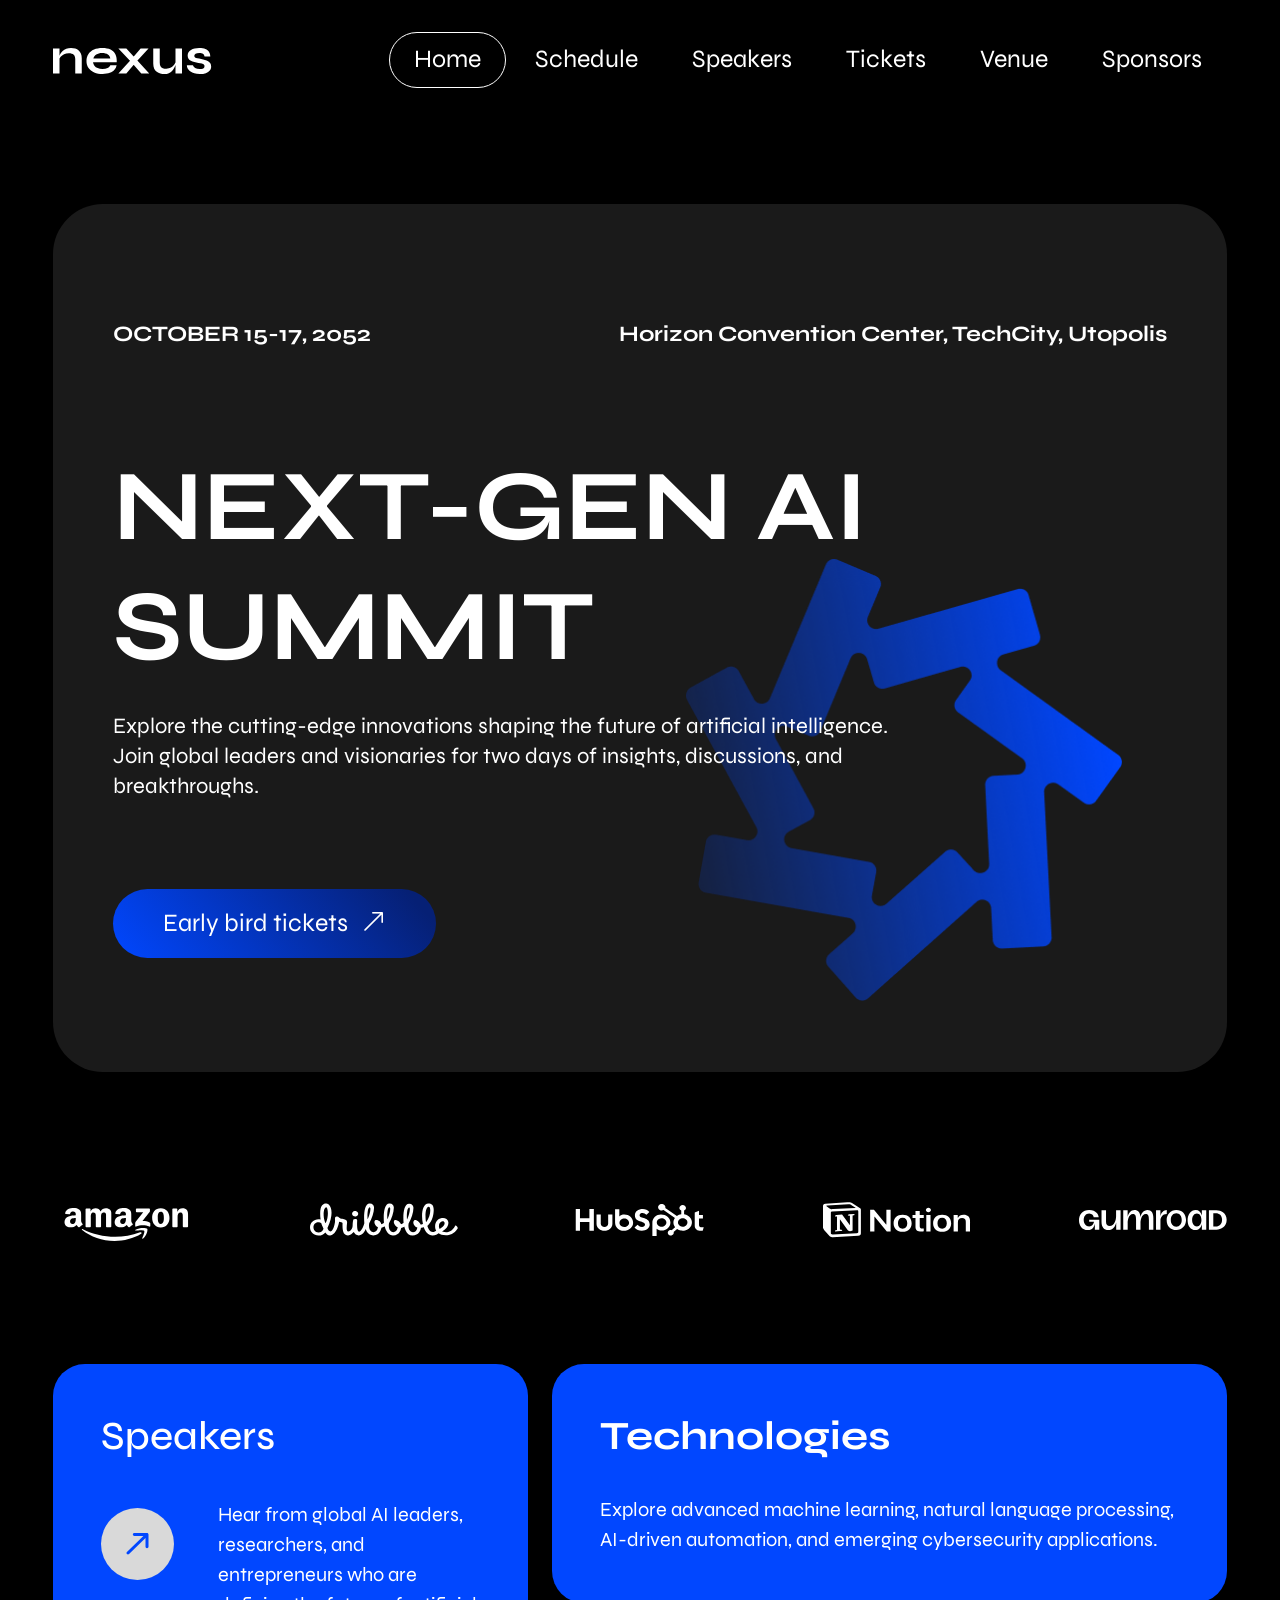
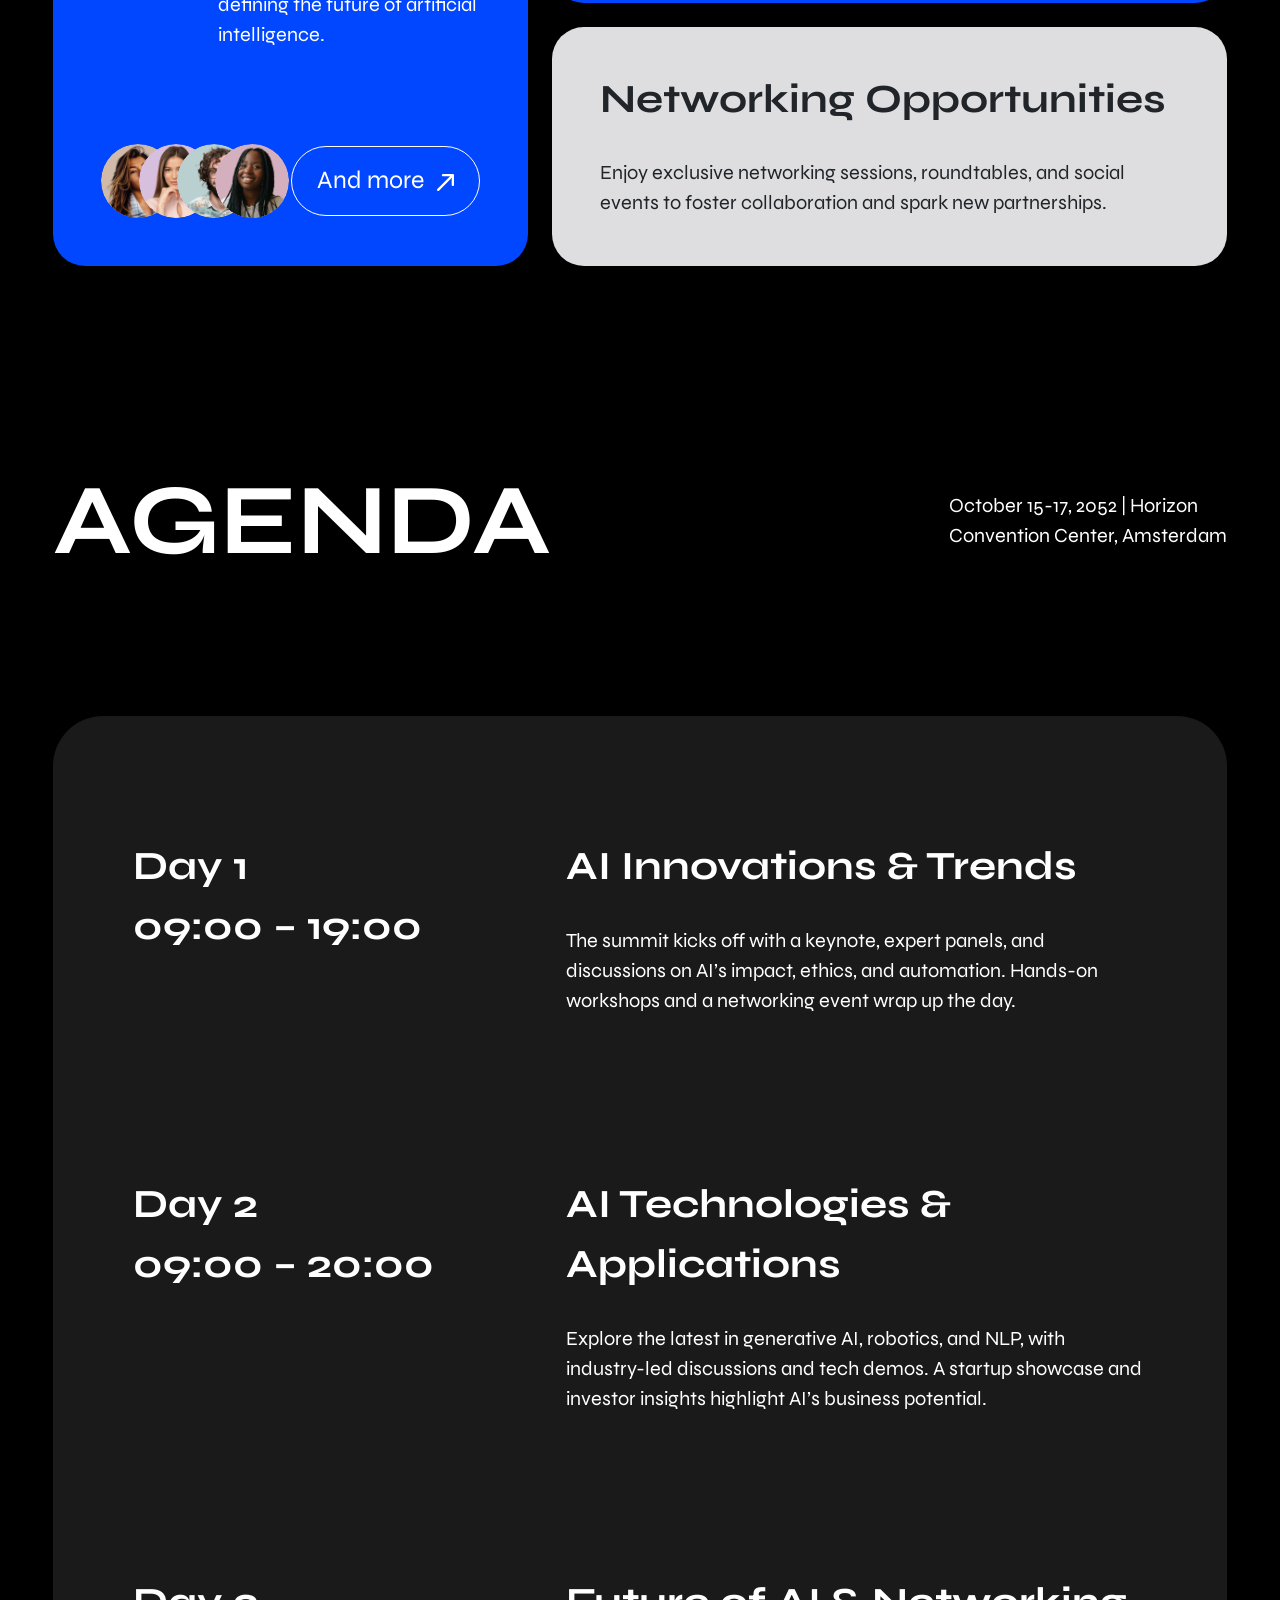
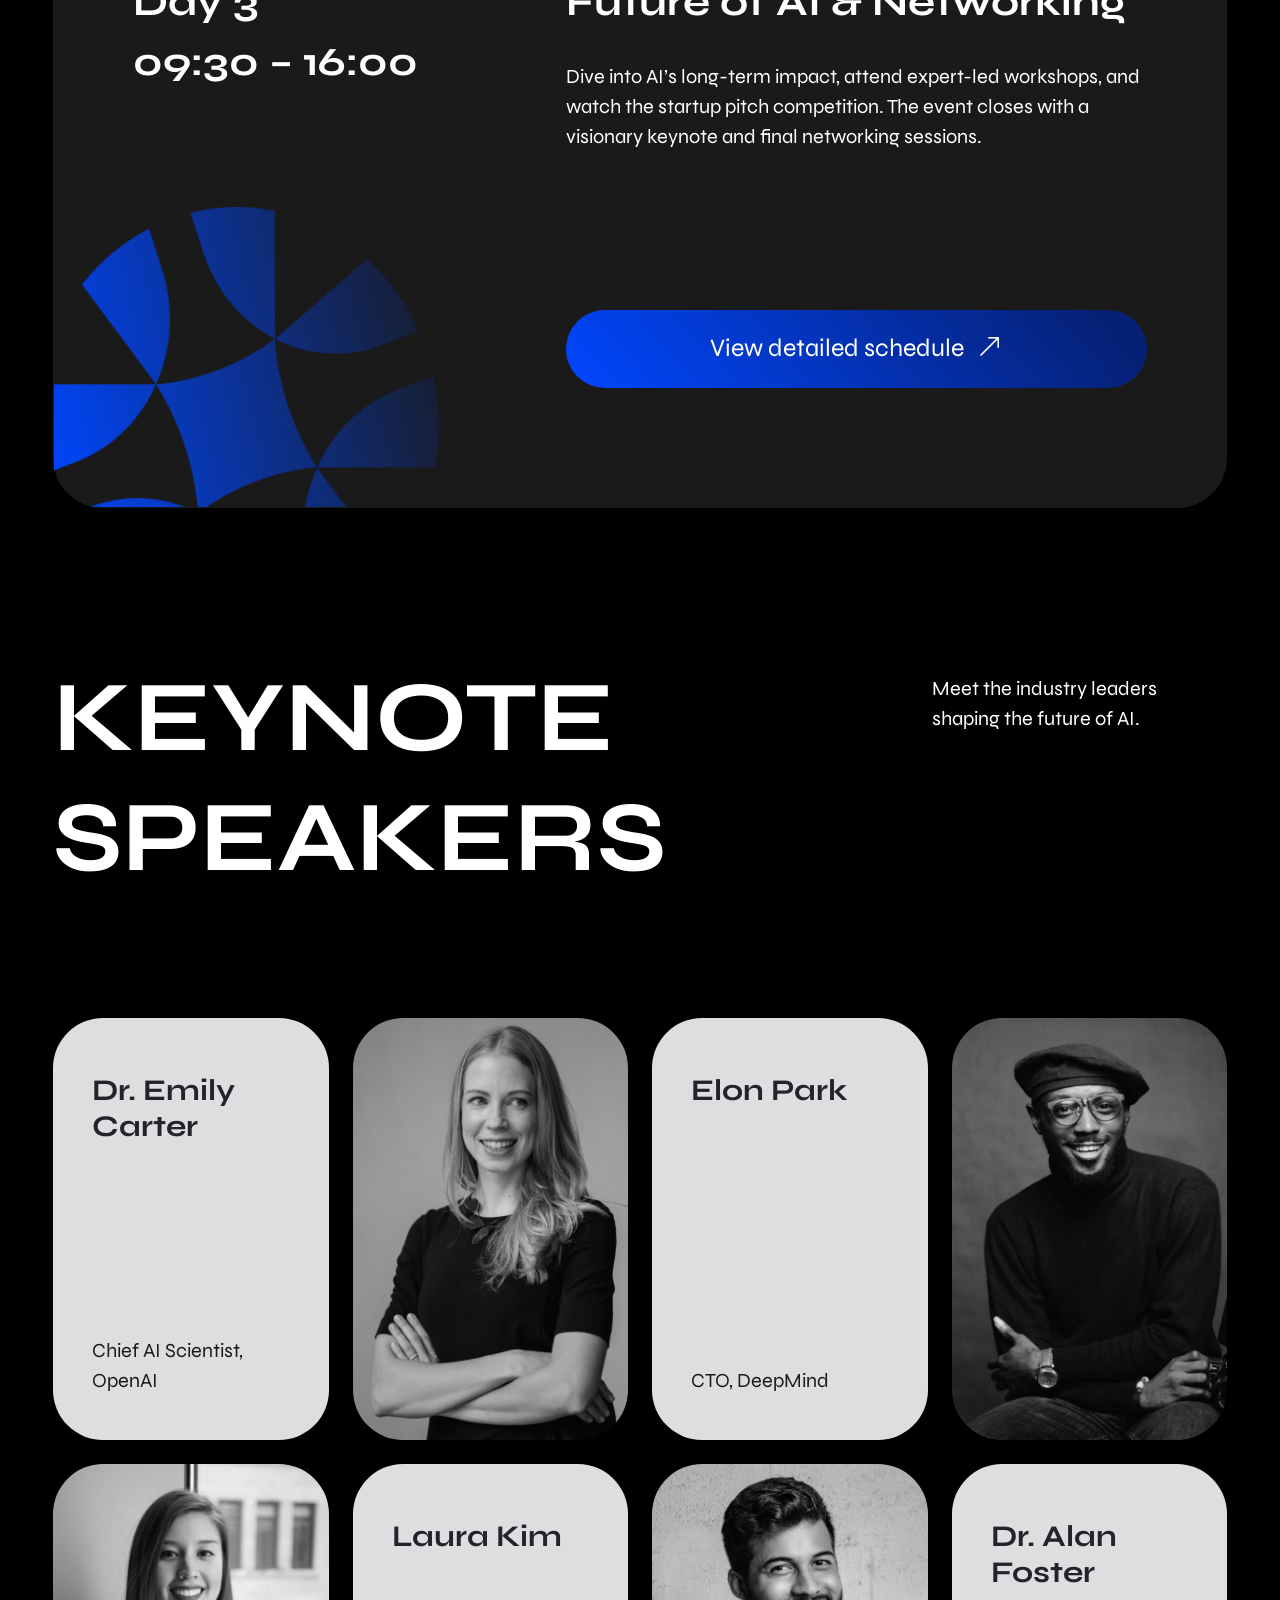
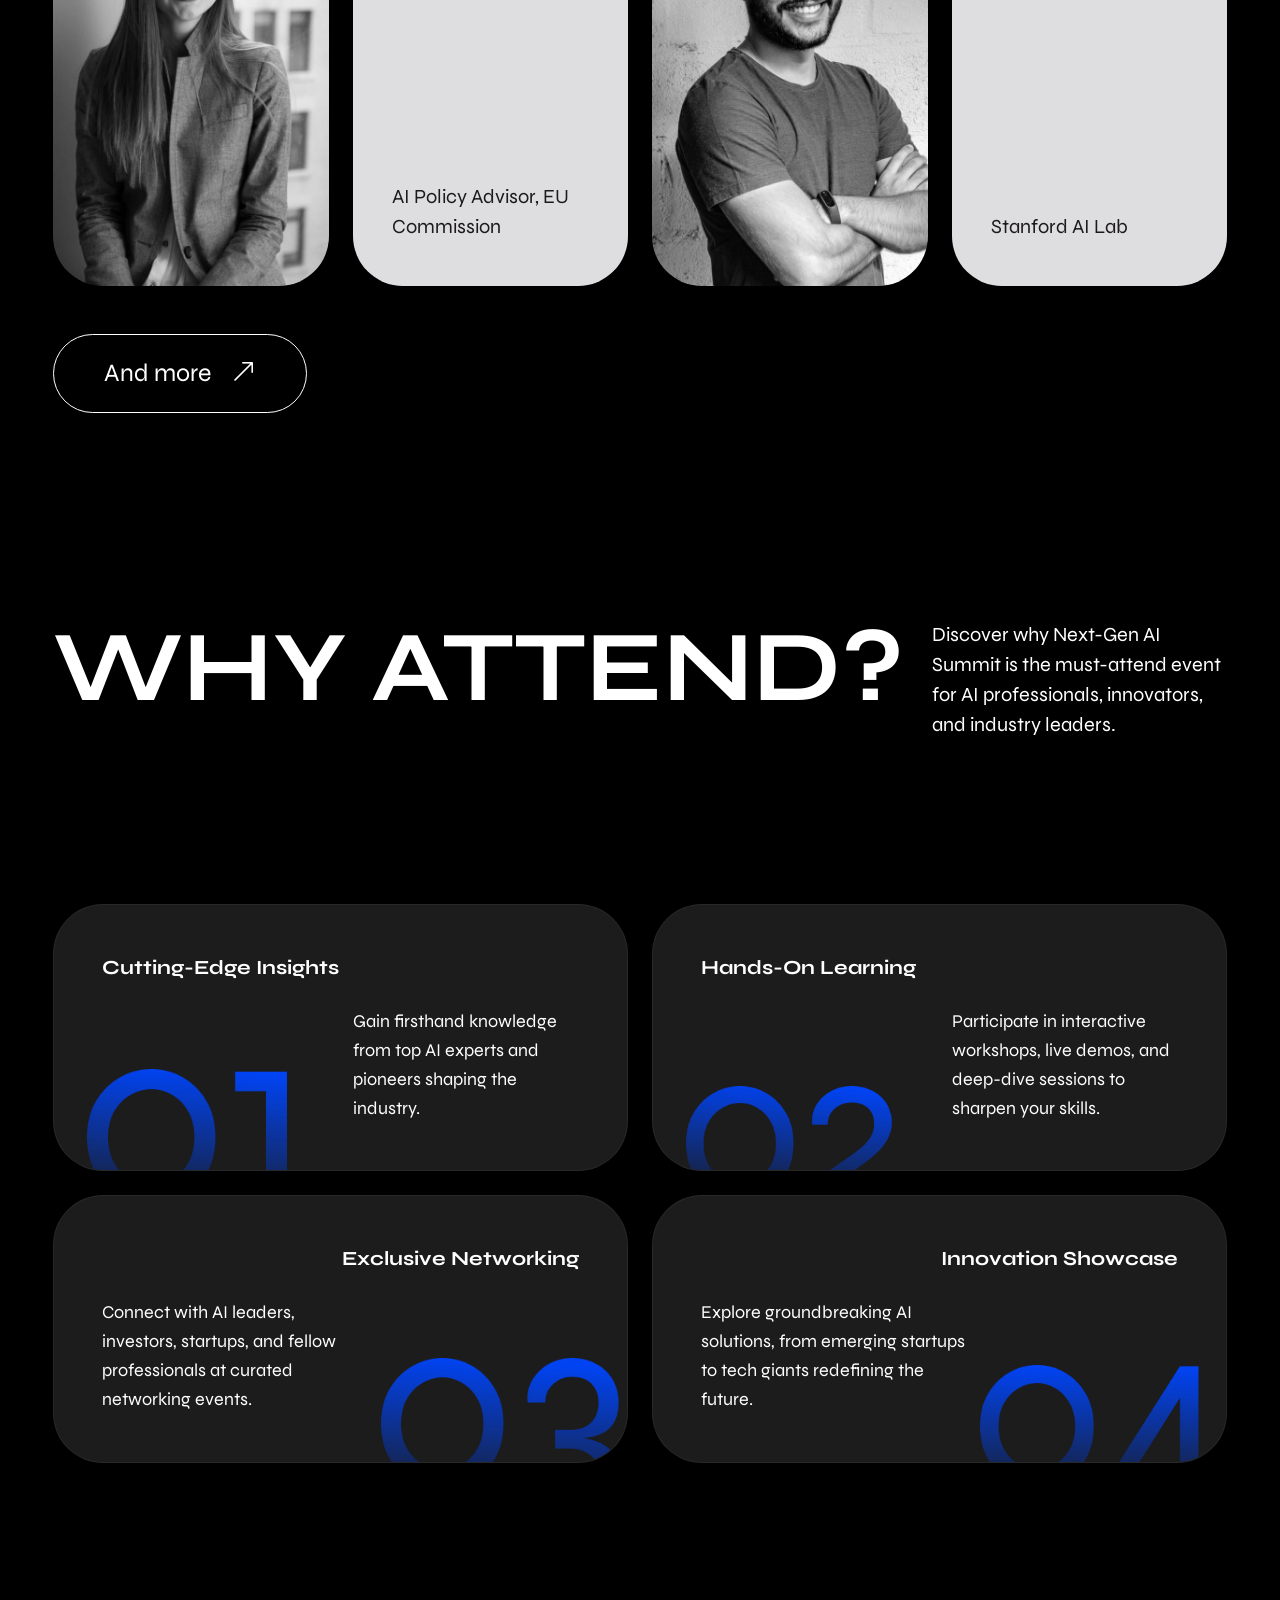
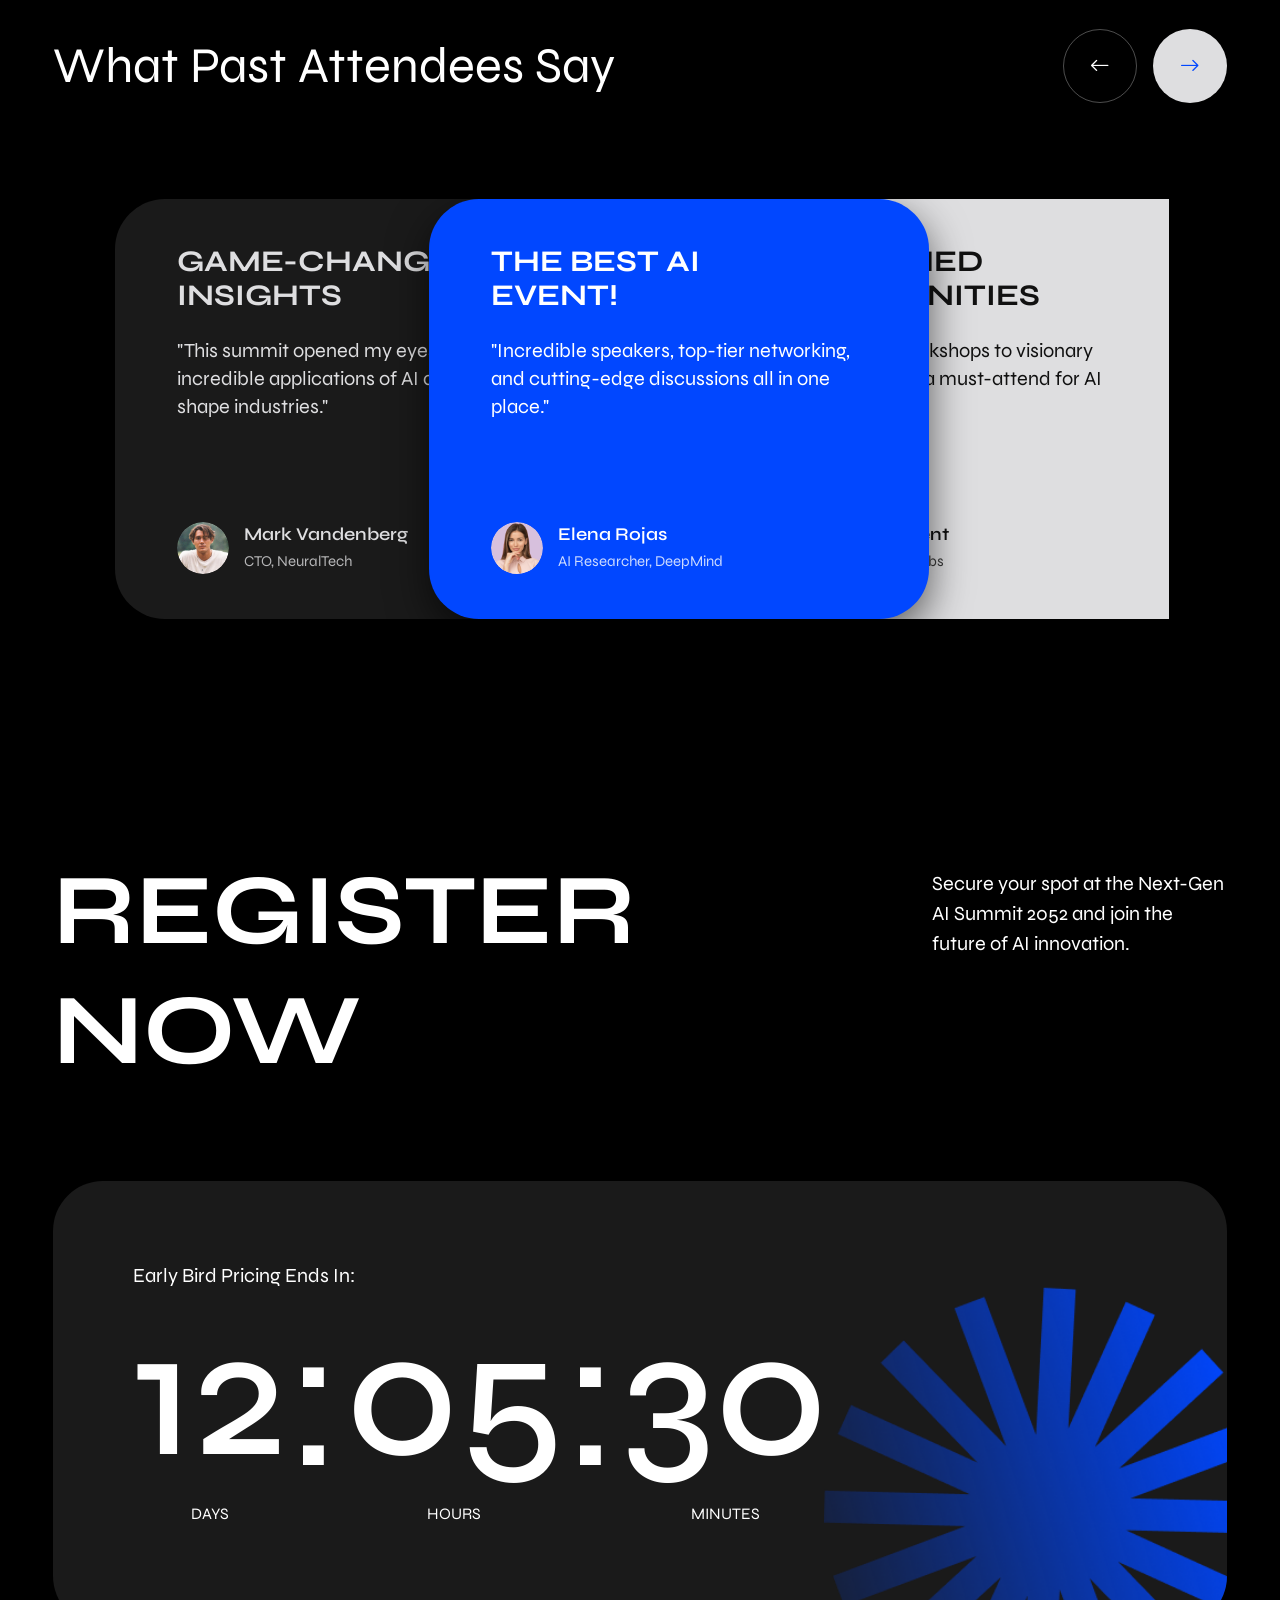
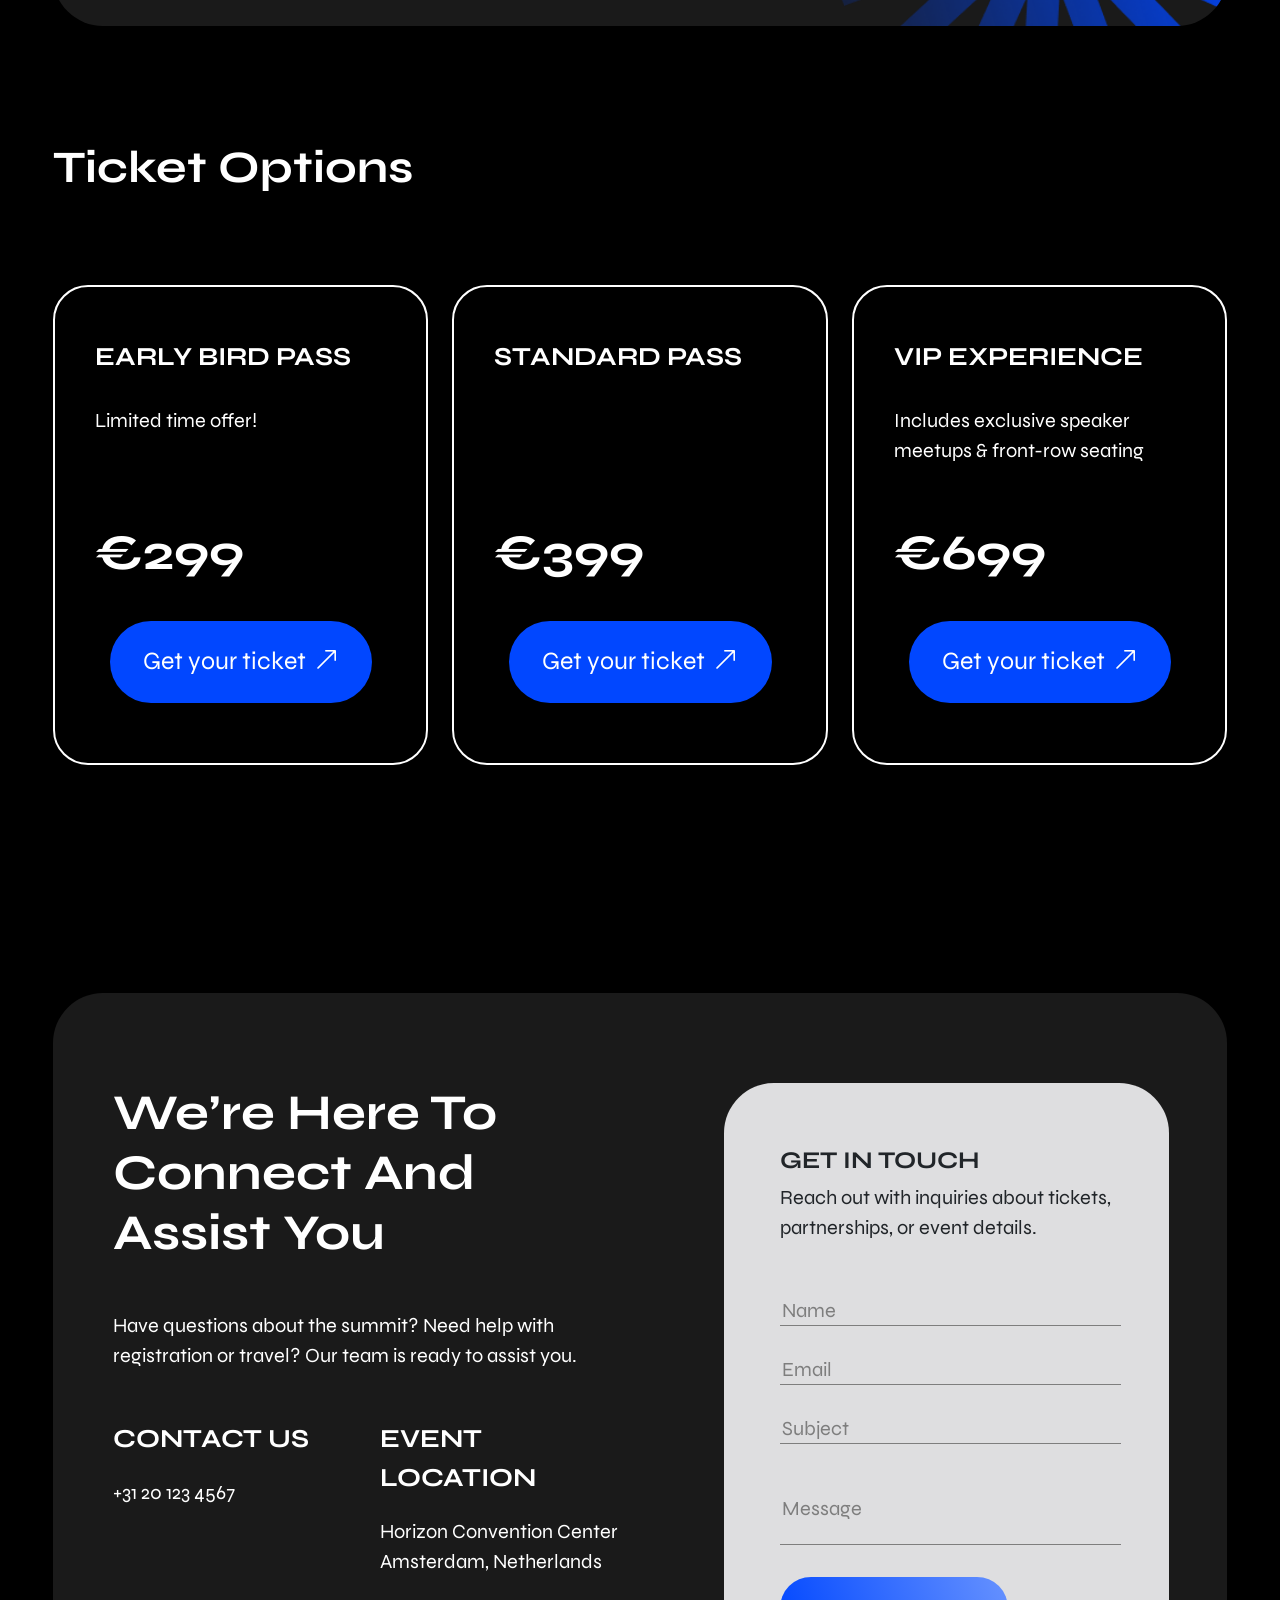
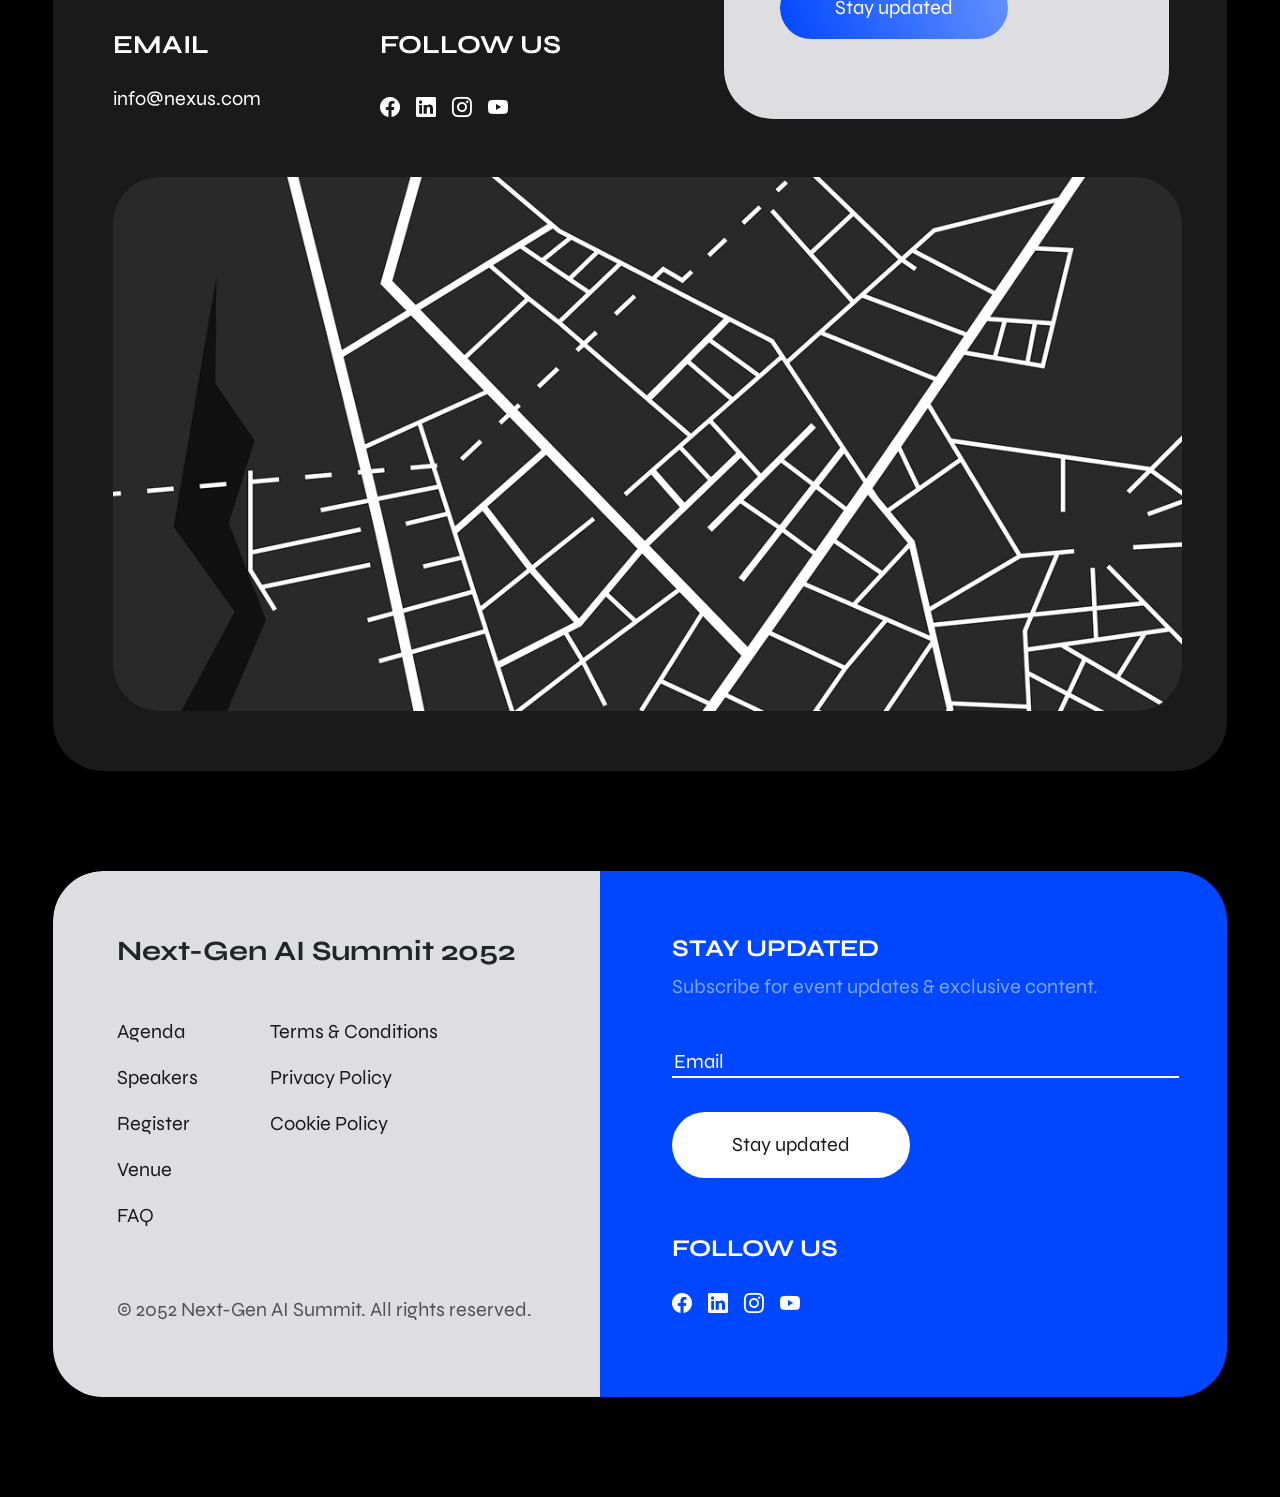
==== commit ae4ebbc4: "[done] improve responsiveness for laptop and mobile devices" ====
--- a/HTML/index.html
+++ b/HTML/index.html
@@ -12,7 +12,7 @@
     <link rel="stylesheet" href="../CSS/footer.css" />
 </head>
 
-<body >
+<body>
     <div>
         <!-- header section -->
         <header class="py-2">
@@ -21,8 +21,8 @@
                     <a class="navbar-brand" href="#"><img src="../images/logo/nexus.svg" class="nav-logo"
                             loading="eager"></a>
 
-                    <button class="navbar-toggler border-white " type="button"
-                        data-bs-toggle="offcanvas" data-bs-target="#mobileMenu">
+                    <button class="navbar-toggler border-white " type="button" data-bs-toggle="offcanvas"
+                        data-bs-target="#mobileMenu">
                         <span class="navbar-toggler-icon"></span>
                     </button>
 
@@ -60,731 +60,729 @@
         </header>
 
         <main>
-            <div class=" py-4 px-1 px-xl-4 px-xxl-2 hero-section">
-                <!-- home section -->
-                <div class=" py-4 px-1 px-xl-4 px-xxl-2 container hero-section-container custom-radius on-big-screen" id="hero">
-                    <div class="hero-card ">
+            <div class=" hero-section ">
+                <div class=" container py-4  on-big-screen">
+                    <!-- home section -->
+                    <div class=" py-4 hero-section-container custom-radius " id="hero">
+                        <div class="hero-card ">
+                            <div
+                                class="hero-topbar d-flex flex-column align-items-start gap-3 flex-sm-row justify-content-sm-between align-items-sm-center mb-5">
+                                <span class="text-white hero-topbar-font hero-desc-font">OCTOBER 15-17, 2052</span>
+                                <span class="text-white  hero-topbar-font ">Horizon Convention Center,
+                                    TechCity, Utopolis</span>
+                            </div>
+
+                            <!-- Hero Content -->
+                            <div class="hero-content position-relative">
+                                <img src="../images/home/hero-section-image.png" alt="Hero Graphic"
+                                    class="hero-star-img" loading="eager" height="442.82px" width="436.41px">
+                                <div class="row align-items-center">
+                                    <div class="col-lg-9 top-content">
+                                        <h1
+                                            class="hero-title text-white fw-bold hero-custom-font top-text mb-4 mt-lg-5 mt-md-5">
+                                            NEXT-GEN AI <br> SUMMIT
+                                        </h1>
+                                        <p class="hero-subtitle text-white mb-5 mt-4 top-text ">
+                                            Explore the cutting-edge innovations shaping the future of
+                                            artificial intelligence.
+                                            Join global leaders and visionaries for two days of insights, discussions,
+                                            and breakthroughs.
+                                        </p>
+                                        <div
+                                            class="mt-5 mb-5 mb-lg-0 position-relative d-flex justify-content-start hero-btn-div">
+                                            <a href="#" class="hero-btn text-white">
+                                                Early bird tickets
+                                                <i class="bi bi-arrow-up-right ms-2"></i>
+                                            </a>
+                                        </div>
+                                    </div>
+                                </div>
+                            </div>
+                        </div>
+                    </div>
+                </div>
+            </div>
+
+
+            <!-- sponsors -->
+            <div class=" company-section">
+                <div class=" text-center container on-big-screen">
+                    <div
+                        class="company-bar d-flex flex-wrap justify-content-center justify-content-lg-between align-items-center gap-4 gap-lg-0">
+                        <img src="../images/home/company logo/amazon.svg" alt="amazon Logos" loading="eager"
+                            class="company-img " height="48px" width="148px" />
+
+                        <img src="../images/home/company logo/deibble.svg" alt="deibble Logos" loading="eager"
+                            class="company-img " height="48px" width="148px" />
+
+                        <img src="../images/home/company logo/hubspot.svg" alt="hubspot Logos" loading="eager"
+                            class="company-img " height="48px" width="148px" />
+
+                        <img src="../images/home/company logo/notion.svg" alt="notion Logos" loading="eager"
+                            class="company-img " height="48px" width="148px" />
+
+                        <img src="../images/home/company logo/gumroad.svg" alt="gumroad Logos" loading="eager"
+                            class="company-img " height="48px" width="148px" />
+                    </div>
+                </div>
+            </div>
+    </div>
+
+    <!-- features  section -->
+    <div id="Speakers">
+        <div class="container features-section  on-big-screen">
+            <div class="row g-4">
+                <!-- Speakers -->
+                <div class="col-lg-5 d-flex flex-column feature-card">
+                    <div
+                        class="feature-card-content feature-card-blue h-100  text-white rounded-5 p-4 p-md-5 d-flex flex-column justify-content-between position-relative overflow-hidden">
+                        <div>
+                            <h2 class=" mb-4 feature-card-title text-white">Speakers</h2>
+                            <div class="d-flex align-items-start gap-4 ">
+                                <div
+                                    class="  text-black feature-icon-circle d-flex align-items-center justify-content- mt-4">
+                                    <img src="../images/home/blue-arrow.svg" class="feature-icon" loading="lazy"
+                                        height="22px" width="23px">
+                                </div>
+                                <p class=" feature-card-description mt-3 ">
+                                    Hear from global AI leaders, researchers, and entrepreneurs who are
+                                    defining
+                                    the future of artificial intelligence.
+                                </p>
+                            </div>
+                        </div>
+                        <div class="d-flex align-items-center justify-content-between flex-wrap gap-3 mt-5">
+                            <div class="speaker-avatars d-flex">
+                                <img src="../images/home/home-spekers-icone/Speaker.svg" alt="Speaker"
+                                    class="feature-avatar" loading="lazy" height="74px" width="74px">
+                                <img src="../images/home/home-spekers-icone/Speaker-1.svg" alt="Speaker"
+                                    class="feature-avatar" loading="lazy" height="74px" width="74px">
+                                <img src="../images/home/home-spekers-icone/Speaker-2.svg" alt="Speaker"
+                                    class="feature-avatar" loading="lazy" height="74px" width="74px">
+                                <img src="../images/home/home-spekers-icone/Speaker-3.svg" alt="Speaker"
+                                    class="feature-avatar" loading="lazy" height="74px" width="74px">
+                            </div>
+                            <button class="features-section-btn btn rounded-pill border-white text-white ">
+                                And more <img src="../images/home/white-arrow.svg" class="ms-2" loading="lazy"
+                                    height="17px" width="17px">
+                            </button>
+                        </div>
+                    </div>
+                </div>
+
+                <div class="col-lg-7 d-flex flex-column gap-4 feature-card ">
+                    <!-- Technologies -->
+                    <div class="feature-card-content feature-card-blue text-white rounded-5 p-4 p-md-5 flex-grow-1">
+                        <h2 class="fw-bold feature-card-title">Technologies</h2>
+                        <p class=" mb-0 text-white feature-card-description">
+                            Explore advanced machine learning, natural language processing, AI-driven
+                            automation, and emerging cybersecurity applications.
+                        </p>
+                    </div>
+
+                    <!-- Networking -->
+                    <div class="feature-card-content feature-card-grey text-dark rounded-5 p-4 p-md-5 flex-grow-1">
+                        <h2 class="fw-bold feature-card-title">Networking Opportunities</h2>
+                        <p class=" mb-0  text-dark feature-card-description">
+                            Enjoy exclusive networking sessions, roundtables, and social events to
+                            foster
+                            collaboration and spark new partnerships.
+                        </p>
+                    </div>
+                </div>
+            </div>
+        </div>
+
+        <!-- AGENDA section -->
+        <div class="container agenda-section on-big-screen" id="Schedule">
+            <div
+                class="section-topbar d-flex flex-column align-items-start flex-sm-row justify-content-sm-between align-items-sm-center">
+                <span class="text-white section-Title-big-font">AGENDA</span>
+                <span class="text-white  section-Title-small-font ">October 15-17, 2052 | Horizon <br>
+                    Convention Center, Amsterdam</span>
+            </div>
+            <!-- AGENDA content -->
+            <div class="agenda-section-container">
+                <div class="agenda-card custom-radius">
+                    <div class="agenda-cards">
                         <div
-                            class="hero-topbar d-flex flex-column align-items-start gap-3 flex-sm-row justify-content-sm-between align-items-sm-center mb-5">
-                            <span class="text-white hero-topbar-font hero-desc-font">OCTOBER 15-17, 2052</span>
-                            <span class="text-white  hero-topbar-font ">Horizon Convention Center,
-                                TechCity, Utopolis</span>
-                        </div>
-
-                        <!-- Hero Content -->
-                        <div class="hero-content position-relative">
-                            <img src="../images/home/hero-section-image.png" alt="Hero Graphic" class="hero-star-img"
-                                loading="eager" height="442.82px" width="436.41px">
-                            <div class="row align-items-center">
-                                <div class="col-lg-9 top-content">
-                                    <h1
-                                        class="hero-title text-white fw-bold hero-custom-font top-text mb-4 mt-lg-5 mt-md-5">
-                                        NEXT-GEN AI <br> SUMMIT
-                                    </h1>
-                                    <p class="hero-subtitle text-white mb-5 mt-4 top-text ">
-                                        Explore the cutting-edge innovations shaping the future of
-                                        artificial intelligence.
-                                        Join global leaders and visionaries for two days of insights, discussions,
-                                        and breakthroughs.
+                            class="row d-flex flex-column align-items-start  flex-sm-row  justify-content-between mb-5">
+                            <div class="agenda-left-col col-lg-5">
+                                <div>
+                                    <div class="text-white agenda-large-font ">Day 1</div>
+                                </div>
+                                <div>
+                                    <div class="text-white agenda-large-font ">09:00 – 19:00</div>
+                                </div>
+                            </div>
+                            <div class="col-lg-7">
+                                <div>
+                                    <div class="text-white agenda-large-font agenda-large-font-gap mt-lg-0 mt-md-5 ">AI
+                                        Innovations & Trends
+                                    </div>
+                                    <div class="text-white agenda-description-font ">The summit kicks off with a
+                                        keynote, expert panels, and discussions on AI’s impact, ethics, and
+                                        automation. Hands-on workshops and a networking event wrap up the day.
+                                    </div>
+                                </div>
+                            </div>
+                        </div>
+                        <div
+                            class="mt-5 row d-flex flex-column align-items-start  flex-sm-row  justify-content-between mb-5">
+                            <div class="agenda-left-col col-lg-5">
+                                <div>
+                                    <div class="text-white agenda-large-font ">Day 2</div>
+                                </div>
+                                <div>
+                                    <div class="text-white agenda-large-font ">09:00 – 20:00</div>
+                                </div>
+                            </div>
+                            <div class="col-lg-7">
+                                <div>
+                                    <div class="text-white  agenda-large-font agenda-large-font-gap mt-lg-0 mt-md-5">AI
+                                        Technologies &
+                                        Applications
+                                    </div>
+                                    <div class="text-white agenda-description-font ">Explore the latest in
+                                        generative AI, robotics, and NLP, with industry-led discussions and tech
+                                        demos. A startup showcase and investor insights highlight AI’s business
+                                        potential.
+                                    </div>
+                                </div>
+                            </div>
+                        </div>
+                        <div
+                            class=" row d-flex flex-column align-items-start  flex-sm-row  justify-content-between mb-5 ">
+                            <div class="agenda-left-col col-lg-5">
+                                <div>
+                                    <div class="text-white agenda-large-font ">Day 3</div>
+                                </div>
+                                <div>
+                                    <div class="text-white agenda-large-font ">09:30 – 16:00</div>
+                                </div>
+                            </div>
+                            <div class="col-lg-7">
+                                <div>
+                                    <div class="text-white agenda-large-font agenda-large-font-gap mt-lg-0 mt-md-5">
+                                        Future of AI & Networking
+                                    </div>
+                                    <div class="text-white agenda-description-font ">Dive into AI’s long-term
+                                        impact, attend expert-led workshops, and watch the startup pitch
+                                        competition. The event closes with a visionary keynote and final
+                                        networking sessions.
+                                    </div>
+                                </div>
+                            </div>
+                        </div>
+                        <div
+                            class="row d-flex flex-column align-items-start gap-2 flex-sm-row justify-content-sm-between justify-content-between">
+                            <div class="col-lg-4 position-relative ">
+                                <img src="../images/Agenda/agenda-section-image.png" class="agenda-image" loading="lazy"
+                                    height="386px" width="386px">
+                            </div>
+                            <div class="col-lg-7 ">
+                                <button class="agenda-btn custom-radius text-white">
+                                    View detailed schedule
+                                    <i class="bi bi-arrow-up-right ms-2"></i>
+                                </button>
+                            </div>
+                        </div>
+                    </div>
+                </div>
+            </div>
+        </div>
+
+        <!-- speakers section -->
+        <div class="container speakers-section on-big-screen">
+            <div
+                class="speaker-topbar  d-flex flex-column align-items-start gap-3 flex-sm-row justify-content-sm-between align-items-sm-start mb-5">
+                <span class="text-white section-Title-big-font m-0 section-Title-font ">KEYNOTE SPEAKERS</span>
+                <span class="text-white section-Title-small-font pt-sm-3 right-section">Meet the
+                    industry leaders shaping the future of AI.</span>
+            </div>
+
+            <div class="row g-4 pt-lg-5 mt-lg-5">
+                <!-- Card 1 -->
+                <div class="col-md-6 col-lg-3">
+                    <div
+                        class="speaker-card custom-radius text-card p-xl-4 d-flex flex-column justify-content-between h-100">
+                        <div>
+                            <h3 class="speaker-name text-dark fw-bold mb-1">Dr. Emily<br>Carter</h3>
+                        </div>
+                        <div>
+                            <p class="speaker-role mb-0 mt-5">Chief AI Scientist,<br>OpenAI</p>
+                        </div>
+                    </div>
+                </div>
+                <!-- Card 2 -->
+                <div class="col-md-6 col-lg-3">
+                    <div class="speaker-card custom-radius image-card  overflow-hidden h-100">
+                        <img src="../images/spekers/Emily-Carter.png" alt="Emily-Carter image" loading="lazy"
+                            class="w-100 h-100 object-fit-cover speaker-card-image" height="452px" width="295px">
+                    </div>
+                </div>
+                <!-- Card 3 -->
+                <div class="col-md-6 col-lg-3">
+                    <div
+                        class="speaker-card custom-radius text-card  p-xl-4 d-flex flex-column justify-content-between h-100">
+                        <div>
+                            <h3 class="speaker-name text-dark fw-bold mb-1">Elon Park</h3>
+                        </div>
+                        <div>
+                            <p class="speaker-role mb-0 mt-5">CTO, DeepMind</p>
+                        </div>
+                    </div>
+                </div>
+                <!-- Card 4 -->
+                <div class="col-md-6 col-lg-3">
+                    <div class="speaker-card custom-radius image-card  overflow-hidden h-100">
+                        <img src="../images/spekers/Elon-Park.png" alt="Elon-Park image" loading="lazy"
+                            class="w-100 h-100 object-fit-cover speaker-card-image" height="452px" width="295px">
+                    </div>
+                </div>
+                <!-- Card 5 -->
+                <div class="col-md-6 col-lg-3 card-5">
+                    <div class="speaker-card custom-radius image-card  overflow-hidden h-100">
+                        <img src="../images/spekers/Laura-Kim.png" alt="Laura-Kim image" loading="lazy"
+                            class="w-100 h-100 object-fit-cover speaker-card-image" height="452px" width="295px">
+                    </div>
+                </div>
+                <!-- Card 6 -->
+                <div class="col-md-6  col-lg-3 card-6">
+                    <div
+                        class="speaker-card custom-radius text-card p-xl-4 d-flex flex-column justify-content-between h-100">
+                        <div>
+                            <h3 class="speaker-name text-dark fw-bold mb-1">Laura Kim</h3>
+                        </div>
+                        <div>
+                            <p class="speaker-role mb-0 mt-5">AI Policy Advisor, EU<br>Commission</p>
+                        </div>
+                    </div>
+                </div>
+                <!-- Card 7 -->
+                <div class="col-md-6 col-lg-3 card-7">
+                    <div class="speaker-card custom-radius image-card  overflow-hidden h-100">
+                        <img src="../images/spekers/Alan-Foster.png" alt="Alan-Foster image" loading="lazy"
+                            class="w-100 h-100 object-fit-cover speaker-card-image" height="452px" width="295px">
+                    </div>
+                </div>
+                <!-- Card 8 -->
+                <div class="col-md-6 col-lg-3 card-8">
+                    <div
+                        class="speaker-card custom-radius text-card p-xl-4 d-flex flex-column justify-content-between h-100">
+                        <div>
+                            <h3 class="speaker-name text-dark fw-bold mb-1">Dr. Alan<br>Foster</h3>
+                        </div>
+                        <div>
+                            <p class="speaker-role mb-0 mt-5">Stanford AI Lab</p>
+                        </div>
+                    </div>
+                </div>
+            </div>
+            <div class="col-12 mt-5">
+                <button
+                    class="btn rounded-pill speaker-sectio-btn border-white text-white d-inline-flex align-items-center ">
+                    And more <i class="bi bi-arrow-up-right speaker-card-image"></i>
+                </button>
+            </div>
+        </div>
+
+        <!-- why-attend section -->
+        <div class=" attend-section container on-big-screen">
+            <div
+                class="attend-section-topbar section-topbar d-flex flex-column align-items-start gap-3 flex-sm-row justify-content-sm-between align-items-sm-center ">
+                <span class="text-white section-Title-big-font">WHY ATTEND?</span>
+                <span class="text-white section-Title-small-font mt-lg-4  right-section">Discover why Next-Gen
+                    AI Summit is the
+                    must-attend event for AI professionals, innovators, and industry leaders.</span>
+            </div>
+
+            <!-- why-attend section content -->
+            <div class="row g-4">
+                <!-- Box 1 -->
+                <div class="col-lg-6">
+                    <div
+                        class="text-white p-4 p-md-5 custom-radius attend-section-content h-100 position-relative overflow-hidden d-flex flex-column">
+                        <p class="attend-section-title mb-4 position-relative z-1">Cutting-Edge Insights</p>
+                        <div class="row flex-grow-1 position-relative z-1">
+                            <div class="col-4 col-md-6">
+                                <img src="../images/why-attend/01.png" loading="lazy"
+                                    class="position-absolute attend-image-left z-0" alt="decoration" height="360px"
+                                    width="274px">
+                            </div>
+                            <div class="col-8 col-md-6 d-flex align-items-center">
+                                <p class="mb-0 text-white attend-section-description">
+                                    Gain firsthand knowledge from top AI experts and pioneers shaping the
+                                    industry.
+                                </p>
+                            </div>
+                        </div>
+                    </div>
+                </div>
+
+                <!-- Box 2 -->
+                <div class="col-lg-6">
+                    <div
+                        class="text-white p-4 p-md-5 custom-radius attend-section-content h-100 position-relative overflow-hidden d-flex flex-column">
+                        <p class="attend-section-title mb-4 position-relative z-1">Hands-On Learning</p>
+                        <div class="row flex-grow-1 position-relative z-1">
+                            <div class="col-4 col-md-6">
+                                <img src="../images/why-attend/02.png" loading="lazy"
+                                    class="position-absolute attend-image-left-2 z-0" alt="decoration" height="360px"
+                                    width="313px">
+                            </div>
+                            <div class="col-8 col-md-6 d-flex align-items-center">
+                                <p class="mb-0 text-white attend-section-description">
+                                    Participate in interactive workshops, live demos, and deep-dive sessions
+                                    to sharpen your skills.
+                                </p>
+                            </div>
+                        </div>
+                    </div>
+                </div>
+
+                <!-- Box 3 -->
+                <div class="col-lg-6">
+                    <div
+                        class="text-white p-4 p-md-5 custom-radius attend-section-content h-100 position-relative overflow-hidden d-flex flex-column">
+                        <p class="attend-section-title text-lg-end mb-4 position-relative z-1">Exclusive
+                            Networking</p>
+                        <div class="row flex-grow-1 position-relative z-1">
+                            <div class="col-8 col-md-7 d-flex align-items-center">
+                                <p class="mb-0 text-white attend-section-description ">
+                                    Connect with AI leaders, investors, startups, and fellow professionals
+                                    at curated networking events.
+                                </p>
+                            </div>
+                            <div class="col-4 col-md-6">
+                                <img src="../images/why-attend/03.png" loading="lazy"
+                                    class="position-absolute attend-image-right z-0" alt="decoration" height="360px"
+                                    width="313px">
+                            </div>
+                        </div>
+                    </div>
+                </div>
+
+                <!-- Box 4 -->
+                <div class="col-lg-6">
+                    <div
+                        class="text-white p-4 p-md-5 custom-radius attend-section-content h-100 position-relative overflow-hidden d-flex flex-column">
+                        <p class="attend-section-title text-lg-end mb-4 position-relative z-1">Innovation
+                            Showcase</p>
+                        <div class="row flex-grow-1 position-relative z-1">
+                            <div class="col-8 col-md-7 d-flex align-items-center">
+                                <p class="mb-0 text-white attend-section-description ">
+                                    Explore groundbreaking AI solutions, from emerging startups to tech
+                                    giants redefining the future.
+                                </p>
+                            </div>
+                            <div class="col-4 col-md-6">
+                                <img src="../images/why-attend/04.png" loading="lazy"
+                                    class="position-absolute attend-image-right z-0" alt="decoration" height="360px"
+                                    width="313px">
+                            </div>
+                        </div>
+                    </div>
+                </div>
+            </div>
+        </div>
+
+        <!-- attendes Carousel  -->
+        <div class="container on-big-screen carousel-section">
+            <div
+                class="d-flex flex-column align-items-start gap-3 flex-sm-row justify-content-sm-between align-items-sm-center ">
+                <span class="attendes-carousel-title text-white">What Past Attendees Say</span>
+                <div class="carousel-buttons">
+                    <button id="prevBtn" class="carousel-button custom-radius prev-btn" aria-label="Previous">
+                        <i class="bi bi-arrow-left fs-5"></i>
+                    </button>
+                    <button id="nextBtn" class="carousel-button custom-radius next-btn" aria-label="Next">
+                        <i class="bi bi-arrow-right fs-5 fw-bold"></i>
+                    </button>
+                </div>
+            </div>
+        </div>
+
+        <div class="testimonial-section w-100 on-big-screen">
+            <div class="carousel-track" id="carouselTrack">
+                <div class="testimonial-card custom-radius theme-blue pos-center">
+                    <div>
+                        <h3 class="card-title">THE BEST AI<br />EVENT!</h3>
+                        <p class="card-text text-white">
+                            "Incredible speakers, top-tier networking, and cutting-edge
+                            discussions all in one place."
+                        </p>
+                    </div>
+                    <div class="attendee-info">
+                        <img src="../images/attendes-corosol/Elena-Rojas.svg" alt="Elena Rojas" loading="lazy"
+                            class="attendee-avatar" height="50px" width="50px" />
+                        <div>
+                            <p class="attendee-name text-white">Elena Rojas</p>
+                            <p class="attendee-title text-white">AI Researcher, DeepMind</p>
+                        </div>
+                    </div>
+                </div>
+                <div class="testimonial-card custom-radius theme-dark pos-left">
+                    <div>
+                        <h3 class="card-title">GAME-CHANGING<br />INSIGHTS</h3>
+                        <p class="card-text">
+                            "This summit opened my eyes to the incredible applications of AI
+                            and how it will shape industries."
+                        </p>
+                    </div>
+                    <div class="attendee-info">
+                        <img src="../images/attendes-corosol/Mark-Vandenberg.svg" loading="lazy" alt="Mark Vandenberg"
+                            class="attendee-avatar" height="50px" width="50px" />
+                        <div>
+                            <p class="attendee-name">Mark Vandenberg</p>
+                            <p class="attendee-title">CTO, NeuralTech</p>
+                        </div>
+                    </div>
+                </div>
+                <div class="testimonial-card custom-radius theme-light  pos-right">
+                    <div>
+                        <h3 class="card-title">UNMATCHED<br />OPPORTUNITIES</h3>
+                        <p class="card-text">
+                            "From hands-on workshops to visionary talks, this summit is a
+                            must-attend for AI professionals."
+                        </p>
+                    </div>
+                    <div class="attendee-info">
+                        <img src="../images/attendes-corosol/Mark-Vandenberg.svg" loading="lazy" alt="David Laurent"
+                            class="attendee-avatar" height="50px" width="50px" />
+                        <div>
+                            <p class="attendee-name">David Laurent</p>
+                            <p class="attendee-title">CEO, FutureAI Labs</p>
+                        </div>
+                    </div>
+                </div>
+            </div>
+        </div>
+
+        <!-- register now -->
+        <div class="container register-section on-big-screen">
+            <div
+                class=" d-flex flex-column align-items-start flex-sm-row justify-content-sm-between align-items-sm-start ">
+                <span class="text-white section-Title-big-font w-50 section-Title-font  ">REGISTER
+                    NOW</span>
+                <span class="text-white section-Title-small-font right-section mt-md-5 mt-lg-5">Secure your
+                    spot at the Next-Gen AI Summit 2052 and join the future of AI innovation.</span>
+            </div>
+
+            <div class=" mb-5 register-content">
+                <div class="register-section-container custom-radius position-relative overflow-hidden w-100">
+                    <div class="row position-relative z-1">
+                        <div class="col-lg-9 col-md-10">
+                            <p class="text-white register-top-text mb-2">
+                                Early Bird Pricing Ends In:
+                            </p>
+                            <div class="d-flex align-items-start time text-white mt-4">
+                                <div class="d-flex flex-column align-items-center">
+                                    <span class="register-number">12</span>
+                                    <span class="register-label text-white ">DAYS</span>
+                                </div>
+                                <span class="register-colon">:</span>
+                                <div class="d-flex flex-column align-items-center">
+                                    <span class="register-number">05</span>
+                                    <span class="register-label text-white ">HOURS</span>
+                                </div>
+                                <span class="register-colon">:</span>
+                                <div class="d-flex flex-column align-items-center">
+                                    <span class="register-number">30</span>
+                                    <span class="register-label text-white ">MINUTES</span>
+                                </div>
+                            </div>
+                        </div>
+                    </div>
+                    <div class="register-image-container position-absolute bottom-0 end-0">
+                        <img src="../images/register-now/register-now-section-image.png" class="register-image"
+                            alt="decoration" height="403px" width="403px">
+                    </div>
+                </div>
+            </div>
+        </div>
+        <!-- Ticket section -->
+        <div class="container Ticket-section on-big-screen" id="Tickets">
+            <div
+                class="Ticket-topbar pt-2 d-flex flex-column align-items-start gap-3 flex-sm-row justify-content-sm-between align-items-sm-start ">
+                <span class="text-white m-0 ticket-main-title">Ticket Options</span>
+            </div>
+            <div class="row g-4 mb-5 mt-4 pb-5 align-items-stretch">
+                <!-- Card 1 -->
+                <div class="col-md-6 col-lg-4">
+                    <div class="Ticket-card  d-flex flex-column h-100">
+                        <p class="text-white ticket-title">EARLY BIRD PASS</p>
+                        <div class="flex-grow-1">
+                            <p class="ticket-description text-white">Limited time offer!</p>
+                        </div>
+                        <p class="text-white ticket-price">€299</p>
+                        <div>
+                            <a href="#" class="Ticket-btn justify-content-center">
+                                Get your ticket
+                                <i class="bi bi-arrow-up-right ms-2"></i>
+                            </a>
+                        </div>
+                    </div>
+                </div>
+                <!-- Card 2 -->
+                <div class="col-md-6 col-lg-4">
+                    <div class="Ticket-card d-flex flex-column h-100">
+                        <p class="text-white ticket-title">STANDARD PASS</p>
+                        <div class="flex-grow-1"></div>
+                        <p class="text-white ticket-price">€399</p>
+                        <div>
+                            <a href="#" class="Ticket-btn  justify-content-center ">
+                                Get your ticket
+                                <i class="bi bi-arrow-up-right ms-2"></i>
+                            </a>
+                        </div>
+                    </div>
+                </div>
+                <!-- Card 3 -->
+                <div class="col-md-6 col-lg-4">
+                    <div class="Ticket-card d-flex flex-column h-100">
+                        <p class="text-white ticket-title">VIP EXPERIENCE</p>
+                        <div class="flex-grow-1">
+                            <p class="ticket-description text-white">Includes exclusive speaker meetups & front-row
+                                seating
+                            </p>
+                        </div>
+                        <p class="text-white ticket-price">€699</p>
+                        <div>
+                            <a href="#" class="Ticket-btn justify-content-center ">
+                                Get your ticket
+                                <i class="bi bi-arrow-up-right ms-2"></i>
+                            </a>
+                        </div>
+                    </div>
+                </div>
+            </div>
+        </div>
+
+        <!-- connect section  -->
+        <div class="container connect-section on-big-screen">
+
+            <!-- connect content -->
+            <div class="connect-section-container custom-radius">
+                <div class="connect-card">
+                    <div class="connect-card-content">
+                        <div
+                            class="row d-flex flex-column align-items-start  flex-sm-row  justify-content-between mb-5">
+                            <div class="connect-left-col col-lg-6">
+                                <div>
+                                    <div>
+                                        <div class="text-white connect-section-main-title ">We’re Here To
+                                            Connect And
+                                            Assist You
+                                        </div>
+                                    </div>
+                                    <div>
+                                        <div class="text-white connect-section-description mt-5">Have questions
+                                            about the
+                                            summit?
+                                            Need help with registration or travel? Our team is ready to assist
+                                            you.
+                                        </div>
+                                    </div>
+                                </div>
+
+                                <div
+                                    class="row d-flex flex-column align-items-start  flex-sm-row justify-content-between mt-5">
+                                    <div class="text-white col-lg-6 ">
+                                        <div class="connect-section-secondary-title">
+                                            CONTACT US
+                                        </div>
+                                        <div class="connect-section-description">
+                                            +31 20 123 4567
+                                        </div>
+                                    </div>
+                                    <div class="text-white col-lg-6">
+                                        <div class="connect-section-secondary-title">
+                                            EVENT LOCATION
+                                        </div>
+                                        <div class="connect-section-description">
+                                            Horizon Convention Center Amsterdam, Netherlands
+                                        </div>
+                                    </div>
+                                </div>
+
+                                <div
+                                    class="row d-flex flex-column align-items-start  flex-sm-row justify-content-between mt-lg-5 ">
+                                    <div class="text-white col-lg-6 ">
+                                        <div class="connect-section-secondary-title">
+                                            EMAIL
+                                        </div>
+                                        <div class="connect-section-description">
+                                            info@nexus.com
+                                        </div>
+                                    </div>
+                                    <div class="text-white col-lg-6">
+                                        <div class="connect-section-secondary-title">
+                                            FOLLOW US
+                                        </div>
+                                        <div class="d-flex gap-3 connect-section-description">
+                                            <a href="#" class="social-link"><i class="bi bi-facebook"></i></a>
+                                            <a href="#" class="social-link"><i class="bi bi-linkedin"></i></a>
+                                            <a href="#" class="social-link"><i class="bi bi-instagram"></i></a>
+                                            <a href="#" class="social-link"><i class="bi bi-youtube"></i></a>
+                                        </div>
+                                    </div>
+                                </div>
+                            </div>
+
+                            <!-- right card -->
+                            <div
+                                class="col-lg-5 col-md-12 connect-card-grey custom-radius p-4 p-md-5 d-flex flex-column justify-content-between fs-7">
+                                <div class="mb-3 ms-lg-2 ms-md-0 ms-sm-0 mt-3">
+                                    <h4
+                                        class="text-dark connect-section-secondary-title fs-7 fw-bold tracking-wide mb-2 ">
+                                        GET IN TOUCH
+                                    </h4>
+                                    <p class="text-dark mb-4 fs-5">
+                                        Reach out with inquiries about tickets, partnerships, or event details.
                                     </p>
-                                    <div
-                                        class="mt-5 mb-5 mb-lg-0 position-relative d-flex justify-content-start hero-btn-div">
-                                        <a href="#" class="hero-btn text-white">
-                                            Early bird tickets
-                                            <i class="bi bi-arrow-up-right ms-2"></i>
-                                        </a>
-                                    </div>
-                                </div>
-                            </div>
-                        </div>
-                    </div>
-                </div>
-            </div>
-
-            <!-- sponsors -->
-                <div class=" company-section py-5 mt-lg-5 mb-lg-5">
-                    <div class=" text-center container on-big-screen">
+                                    <div class="mt-5 hero-btn-div">
+                                        <form class="d-flex flex-column align-items-start  ">
+                                            <input type="text"
+                                                class=" connect-card-input  connect-card-text mb-4 mt-2 w-100"
+                                                placeholder="Name" required />
+                                            <input type="email"
+                                                class=" connect-card-input  connect-card-text mb-4 mt-2 w-100"
+                                                placeholder="Email" required />
+                                            <input type="text"
+                                                class=" connect-card-input  connect-card-text mb-4 mt-2 w-100"
+                                                placeholder="Subject" required />
+                                            <textarea type="text"
+                                                class=" connect-card-input connect-card-input-textarea connect-card-text mb-4 mt-4 w-100"
+                                                placeholder="Message" required></textarea>
+                                            <button type="submit"
+                                                class=" connect-card-btn text-white custom-radius connect-card-text mt-2 mb-3 fs-5">Stay
+                                                updated</button>
+                                        </form>
+                                    </div>
+
+                                </div>
+                            </div>
+                        </div>
+                        <!-- bottom image -->
                         <div
-                            class="company-bar d-flex flex-wrap justify-content-center justify-content-lg-between align-items-center gap-4 gap-lg-0">
-                            <img src="../images/home/company logo/amazon.svg" alt="amazon Logos" loading="eager"
-                                class="company-img " height="48px" width="148px" />
-
-                            <img src="../images/home/company logo/deibble.svg" alt="deibble Logos" loading="eager"
-                                class="company-img " height="48px" width="148px" />
-
-                            <img src="../images/home/company logo/hubspot.svg" alt="hubspot Logos" loading="eager"
-                                class="company-img " height="48px" width="148px" />
-
-                            <img src="../images/home/company logo/notion.svg" alt="notion Logos" loading="eager"
-                                class="company-img " height="48px" width="148px" />
-
-                            <img src="../images/home/company logo/gumroad.svg" alt="gumroad Logos" loading="eager"
-                                class="company-img " height="48px" width="148px" />
-                        </div>
-                    </div>
-                </div>
-            </div>
-
-            <!-- features  section -->
-            <div id="Speakers">
-                <div class="container features-section py-4 on-big-screen">
-                    <div class="row g-4">
-                        <!-- Speakers -->
-                        <div class="col-lg-5 d-flex flex-column feature-card">
-                            <div
-                                class="feature-card-content feature-card-blue h-100  text-white rounded-5 p-4 p-md-5 d-flex flex-column justify-content-between position-relative overflow-hidden">
-                                <div>
-                                    <h2 class=" mb-4 feature-card-title text-white">Speakers</h2>
-                                    <div class="d-flex align-items-start gap-4 ">
-                                        <div
-                                            class="  text-black feature-icon-circle d-flex align-items-center justify-content- mt-4">
-                                            <img src="../images/home/blue-arrow.svg" class="feature-icon" loading="lazy"
-                                                height="22px" width="23px">
-                                        </div>
-                                        <p class=" feature-card-description mt-3 ">
-                                            Hear from global AI leaders, researchers, and entrepreneurs who are
-                                            defining
-                                            the future of artificial intelligence.
-                                        </p>
-                                    </div>
-                                </div>
-                                <div class="d-flex align-items-center justify-content-between flex-wrap gap-3 mt-5">
-                                    <div class="speaker-avatars d-flex">
-                                        <img src="../images/home/home-spekers-icone/Speaker.svg" alt="Speaker"
-                                            class="feature-avatar" loading="lazy" height="74px" width="74px">
-                                        <img src="../images/home/home-spekers-icone/Speaker-1.svg" alt="Speaker"
-                                            class="feature-avatar" loading="lazy" height="74px" width="74px">
-                                        <img src="../images/home/home-spekers-icone/Speaker-2.svg" alt="Speaker"
-                                            class="feature-avatar" loading="lazy" height="74px" width="74px">
-                                        <img src="../images/home/home-spekers-icone/Speaker-3.svg" alt="Speaker"
-                                            class="feature-avatar" loading="lazy" height="74px" width="74px">
-                                    </div>
-                                    <button class="features-section-btn btn rounded-pill border-white text-white ">
-                                        And more <img src="../images/home/white-arrow.svg" class="ms-2" loading="lazy"
-                                            height="17px" width="17px">
-                                    </button>
-                                </div>
-                            </div>
-                        </div>
-
-                        <div class="col-lg-7 d-flex flex-column gap-4 feature-card ">
-                            <!-- Technologies -->
-                            <div
-                                class="feature-card-content feature-card-blue text-white rounded-5 p-4 p-md-5 flex-grow-1">
-                                <h2 class="fw-bold feature-card-title">Technologies</h2>
-                                <p class=" mb-0 text-white feature-card-description">
-                                    Explore advanced machine learning, natural language processing, AI-driven
-                                    automation, and emerging cybersecurity applications.
-                                </p>
-                            </div>
-
-                            <!-- Networking -->
-                            <div
-                                class="feature-card-content feature-card-grey text-dark rounded-5 p-4 p-md-5 flex-grow-1">
-                                <h2 class="fw-bold feature-card-title">Networking Opportunities</h2>
-                                <p class=" mb-0  text-dark feature-card-description">
-                                    Enjoy exclusive networking sessions, roundtables, and social events to
-                                    foster
-                                    collaboration and spark new partnerships.
-                                </p>
-                            </div>
-                        </div>
-                    </div>
-                </div>
-
-                <!-- AGENDA section -->
-                <div class="container mt-lg-5 agenda-section on-big-screen" id="Schedule">
-                    <div
-                        class="section-topbar d-flex flex-column align-items-start gap-3 flex-sm-row justify-content-sm-between align-items-sm-center mb-5">
-                        <span class="text-white section-Title-big-font">AGENDA</span>
-                        <span class="text-white  section-Title-small-font ">October 15-17, 2052 | Horizon <br>
-                            Convention Center, Amsterdam</span>
-                    </div>
-                    <!-- AGENDA content -->
-                    <div class="agenda-section-container">
-                        <div class="agenda-card custom-radius">
-                            <div class="agenda-cards">
-                                <div
-                                    class="row d-flex flex-column align-items-start  flex-sm-row  justify-content-between mb-5">
-                                    <div class="agenda-left-col col-lg-5">
-                                        <div>
-                                            <div class="text-white agenda-large-font ">Day 1</div>
-                                        </div>
-                                        <div>
-                                            <div class="text-white agenda-large-font ">09:00 – 19:00</div>
-                                        </div>
-                                    </div>
-                                    <div class="col-lg-7">
-                                        <div>
-                                            <div class="text-white agenda-large-font mt-lg-0 mt-md-5 ">AI Innovations & Trends
-                                            </div>
-                                            <div class="text-white agenda-description-font ">The summit kicks off with a
-                                                keynote, expert panels, and discussions on AI’s impact, ethics, and
-                                                automation. Hands-on workshops and a networking event wrap up the day.
-                                            </div>
-                                        </div>
-                                    </div>
-                                </div>
-                                <div
-                                    class="mt-5 row d-flex flex-column align-items-start  flex-sm-row  justify-content-between mb-5">
-                                    <div class="agenda-left-col col-lg-5">
-                                        <div>
-                                            <div class="text-white agenda-large-font ">Day 2</div>
-                                        </div>
-                                        <div>
-                                            <div class="text-white agenda-large-font ">09:00 – 20:00</div>
-                                        </div>
-                                    </div>
-                                    <div class="col-lg-7">
-                                        <div>
-                                            <div class="text-white  agenda-large-font mt-lg-0 mt-md-5">AI Technologies &
-                                                Applications
-                                            </div>
-                                            <div class="text-white agenda-description-font ">Explore the latest in
-                                                generative AI, robotics, and NLP, with industry-led discussions and tech
-                                                demos. A startup showcase and investor insights highlight AI’s business
-                                                potential.
-                                            </div>
-                                        </div>
-                                    </div>
-                                </div>
-                                <div
-                                    class=" row d-flex flex-column align-items-start  flex-sm-row  justify-content-between mb-5 ">
-                                    <div class="agenda-left-col col-lg-5">
-                                        <div>
-                                            <div class="text-white agenda-large-font ">Day 3</div>
-                                        </div>
-                                        <div>
-                                            <div class="text-white agenda-large-font ">09:30 – 16:00</div>
-                                        </div>
-                                    </div>
-                                    <div class="col-lg-7">
-                                        <div >
-                                            <div class="text-white agenda-large-font mt-lg-0 mt-md-5">Future of AI & Networking
-                                            </div>
-                                            <div class="text-white agenda-description-font ">Dive into AI’s long-term
-                                                impact, attend expert-led workshops, and watch the startup pitch
-                                                competition. The event closes with a visionary keynote and final
-                                                networking sessions.
-                                            </div>
-                                        </div>
-                                    </div>
-                                </div>
-                                <div
-                                    class="row d-flex flex-column align-items-start gap-2 flex-sm-row justify-content-sm-between justify-content-between">
-                                    <div class="col-lg-4 position-relative ">
-                                        <img src="../images/Agenda/agenda-section-image.png" class="agenda-image"
-                                            loading="lazy" height="386px" width="386px">
-                                    </div>
-                                    <div class="col-lg-7 ">
-                                        <button class="agenda-btn custom-radius text-white">
-                                            View detailed schedule
-                                            <i class="bi bi-arrow-up-right ms-2"></i>
-                                        </button>
-                                    </div>
-                                </div>
-                            </div>
-                        </div>
-                    </div>
-                </div>
-
-                <!-- speakers section -->
-                <div class="container mt-5 speakers-section on-big-screen">
-                    <div
-                        class="agenda-topbar pt-5 mt-5 d-flex flex-column align-items-start gap-3 flex-sm-row justify-content-sm-between align-items-sm-start mb-5">
-                        <span class="text-white section-Title-big-font m-0 section-Title-font ">KEYNOTE SPEAKERS</span>
-                        <span class="text-white section-Title-small-font pt-sm-3 right-section">Meet the
-                            industry leaders shaping the future of AI.</span>
-                    </div>
-
-                    <div class="row g-4 mb-lg-5 pb-5 py-5 mt-lg-5">
-                        <!-- Card 1 -->
-                        <div class="col-md-6 col-lg-3">
-                            <div
-                                class="speaker-card custom-radius text-card p-xl-4 d-flex flex-column justify-content-between h-100">
-                                <div>
-                                    <h3 class="speaker-name text-dark fw-bold mb-1">Dr. Emily<br>Carter</h3>
-                                </div>
-                                <div>
-                                    <p class="speaker-role mb-0 mt-5">Chief AI Scientist,<br>OpenAI</p>
-                                </div>
-                            </div>
-                        </div>
-                        <!-- Card 2 -->
-                        <div class="col-md-6 col-lg-3">
-                            <div class="speaker-card custom-radius image-card  overflow-hidden h-100">
-                                <img src="../images/spekers/Emily-Carter.png" alt="Emily-Carter image" loading="lazy"
-                                    class="w-100 h-100 object-fit-cover speaker-card-image" height="452px"
-                                    width="295px">
-                            </div>
-                        </div>
-                        <!-- Card 3 -->
-                        <div class="col-md-6 col-lg-3">
-                            <div
-                                class="speaker-card custom-radius text-card  p-xl-4 d-flex flex-column justify-content-between h-100">
-                                <div>
-                                    <h3 class="speaker-name text-dark fw-bold mb-1">Elon Park</h3>
-                                </div>
-                                <div>
-                                    <p class="speaker-role mb-0 mt-5">CTO, DeepMind</p>
-                                </div>
-                            </div>
-                        </div>
-                        <!-- Card 4 -->
-                        <div class="col-md-6 col-lg-3">
-                            <div class="speaker-card custom-radius image-card  overflow-hidden h-100">
-                                <img src="../images/spekers/Elon-Park.png" alt="Elon-Park image" loading="lazy"
-                                    class="w-100 h-100 object-fit-cover speaker-card-image" height="452px"
-                                    width="295px">
-                            </div>
-                        </div>
-                        <!-- Card 5 -->
-                        <div class="col-md-6 col-lg-3">
-                            <div class="speaker-card custom-radius image-card  overflow-hidden h-100">
-                                <img src="../images/spekers/Laura-Kim.png" alt="Laura-Kim image" loading="lazy"
-                                    class="w-100 h-100 object-fit-cover speaker-card-image" height="452px"
-                                    width="295px">
-                            </div>
-                        </div>
-                        <!-- Card 6 -->
-                        <div class="col-md-6  col-lg-3">
-                            <div
-                                class="speaker-card custom-radius text-card p-xl-4 d-flex flex-column justify-content-between h-100">
-                                <div>
-                                    <h3 class="speaker-name text-dark fw-bold mb-1">Laura Kim</h3>
-                                </div>
-                                <div>
-                                    <p class="speaker-role mb-0 mt-5">AI Policy Advisor, EU<br>Commission</p>
-                                </div>
-                            </div>
-                        </div>
-                        <!-- Card 7 -->
-                        <div class="col-md-6 col-lg-3">
-                            <div class="speaker-card custom-radius image-card  overflow-hidden h-100">
-                                <img src="../images/spekers/Alan-Foster.png" alt="Alan-Foster image" loading="lazy"
-                                    class="w-100 h-100 object-fit-cover speaker-card-image" height="452px"
-                                    width="295px">
-                            </div>
-                        </div>
-                        <!-- Card 8 -->
-                        <div class="col-md-6 col-lg-3">
-                            <div
-                                class="speaker-card custom-radius text-card p-xl-4 d-flex flex-column justify-content-between h-100">
-                                <div>
-                                    <h3 class="speaker-name text-dark fw-bold mb-1">Dr. Alan<br>Foster</h3>
-                                </div>
-                                <div>
-                                    <p class="speaker-role mb-0 mt-5">Stanford AI Lab</p>
-                                </div>
-                            </div>
-                        </div>
-
-                        <div class="col-12 mt-5">
-                            <button
-                                class="btn rounded-pill speaker-sectio-btn border-white text-white d-inline-flex align-items-center ">
-                                And more <i class="bi bi-arrow-up-right speaker-card-image"></i>
-                            </button>
-                        </div>
-                    </div>
-                </div>
-
-                <!-- why-attend section -->
-                <div class="container mt-lg-5 mt-md-5 on-big-screen">
-                    <div
-                        class="section-topbar d-flex flex-column align-items-start gap-3 flex-sm-row justify-content-sm-between align-items-sm-center mb-5">
-                        <span class="text-white section-Title-big-font">WHY ATTEND?</span>
-                        <span class="text-white section-Title-small-font mt-lg-4  right-section">Discover why Next-Gen
-                            AI Summit is the
-                            must-attend event for AI professionals, innovators, and industry leaders.</span>
-                    </div>
-
-                    <!-- why-attend section content -->
-                    <div class="attend-section py-lg-5">
-                        <div class="row g-4">
-                            <!-- Box 1 -->
-                            <div class="col-lg-6">
-                                <div
-                                    class="text-white p-4 p-md-5 custom-radius attend-section-content h-100 position-relative overflow-hidden d-flex flex-column">
-                                    <p class="attend-section-title mb-4 position-relative z-1">Cutting-Edge Insights</p>
-                                    <div class="row flex-grow-1 position-relative z-1">
-                                        <div class="col-4 col-md-6">
-                                            <img src="../images/why-attend/01.png" loading="lazy"
-                                                class="position-absolute attend-image-left z-0" alt="decoration"
-                                                height="360px" width="274px">
-                                        </div>
-                                        <div class="col-8 col-md-6 d-flex align-items-center">
-                                            <p class="mb-0 text-white attend-section-description">
-                                                Gain firsthand knowledge from top AI experts and pioneers shaping the
-                                                industry.
-                                            </p>
-                                        </div>
-                                    </div>
-                                </div>
-                            </div>
-
-                            <!-- Box 2 -->
-                            <div class="col-lg-6">
-                                <div
-                                    class="text-white p-4 p-md-5 custom-radius attend-section-content h-100 position-relative overflow-hidden d-flex flex-column">
-                                    <p class="attend-section-title mb-4 position-relative z-1">Hands-On Learning</p>
-                                    <div class="row flex-grow-1 position-relative z-1">
-                                        <div class="col-4 col-md-6">
-                                            <img src="../images/why-attend/02.png" loading="lazy"
-                                                class="position-absolute attend-image-left-2 z-0" alt="decoration"
-                                                height="360px" width="313px">
-                                        </div>
-                                        <div class="col-8 col-md-6 d-flex align-items-center">
-                                            <p class="mb-0 text-white attend-section-description">
-                                                Participate in interactive workshops, live demos, and deep-dive sessions
-                                                to sharpen your skills.
-                                            </p>
-                                        </div>
-                                    </div>
-                                </div>
-                            </div>
-
-                            <!-- Box 3 -->
-                            <div class="col-lg-6">
-                                <div
-                                    class="text-white p-4 p-md-5 custom-radius attend-section-content h-100 position-relative overflow-hidden d-flex flex-column">
-                                    <p class="attend-section-title text-lg-end mb-4 position-relative z-1">Exclusive
-                                        Networking</p>
-                                    <div class="row flex-grow-1 position-relative z-1">
-                                        <div class="col-8 col-md-7 d-flex align-items-center">
-                                            <p class="mb-0 text-white attend-section-description ">
-                                                Connect with AI leaders, investors, startups, and fellow professionals
-                                                at curated networking events.
-                                            </p>
-                                        </div>
-                                        <div class="col-4 col-md-6">
-                                            <img src="../images/why-attend/03.png" loading="lazy"
-                                                class="position-absolute attend-image-right z-0" alt="decoration"
-                                                height="360px" width="313px">
-                                        </div>
-                                    </div>
-                                </div>
-                            </div>
-
-                            <!-- Box 4 -->
-                            <div class="col-lg-6">
-                                <div
-                                    class="text-white p-4 p-md-5 custom-radius attend-section-content h-100 position-relative overflow-hidden d-flex flex-column">
-                                    <p class="attend-section-title text-lg-end mb-4 position-relative z-1">Innovation
-                                        Showcase</p>
-                                    <div class="row flex-grow-1 position-relative z-1">
-                                        <div class="col-8 col-md-7 d-flex align-items-center">
-                                            <p class="mb-0 text-white attend-section-description ">
-                                                Explore groundbreaking AI solutions, from emerging startups to tech
-                                                giants redefining the future.
-                                            </p>
-                                        </div>
-                                        <div class="col-4 col-md-6">
-                                            <img src="../images/why-attend/04.png" loading="lazy"
-                                                class="position-absolute attend-image-right z-0" alt="decoration"
-                                                height="360px" width="313px">
-                                        </div>
-                                    </div>
-                                </div>
-                            </div>
-                        </div>
-                    </div>
-                </div>
-
-                <!-- attendes Carousel  -->
-                <div class="container mt-5 mt-md-5 on-big-screen carousel-section">
-                    <div
-                        class="d-flex flex-column align-items-start gap-3 flex-sm-row justify-content-sm-between align-items-sm-center mb-5">
-                        <span class="attendes-carousel-title text-white">What Past Attendees Say</span>
-                        <div class="carousel-buttons">
-                            <button id="prevBtn" class="carousel-button custom-radius prev-btn" aria-label="Previous">
-                                <i class="bi bi-arrow-left fs-5"></i>
-                            </button>
-                            <button id="nextBtn" class="carousel-button custom-radius next-btn" aria-label="Next">
-                                <i class="bi bi-arrow-right fs-5 fw-bold"></i>
-                            </button>
-                        </div>
-                    </div>
-                </div>
-
-                <div class="testimonial-section w-100 on-big-screen">
-                    <div class="carousel-track" id="carouselTrack">
-                        <div class="testimonial-card custom-radius theme-blue pos-center">
-                            <div>
-                                <h3 class="card-title">THE BEST AI<br />EVENT!</h3>
-                                <p class="card-text text-white">
-                                    "Incredible speakers, top-tier networking, and cutting-edge
-                                    discussions all in one place."
-                                </p>
-                            </div>
-                            <div class="attendee-info">
-                                <img src="../images/attendes-corosol/Elena-Rojas.svg" alt="Elena Rojas" loading="lazy"
-                                    class="attendee-avatar" height="50px" width="50px" />
-                                <div>
-                                    <p class="attendee-name text-white">Elena Rojas</p>
-                                    <p class="attendee-title text-white">AI Researcher, DeepMind</p>
-                                </div>
-                            </div>
-                        </div>
-                        <div class="testimonial-card custom-radius theme-dark pos-left">
-                            <div>
-                                <h3 class="card-title">GAME-CHANGING<br />INSIGHTS</h3>
-                                <p class="card-text">
-                                    "This summit opened my eyes to the incredible applications of AI
-                                    and how it will shape industries."
-                                </p>
-                            </div>
-                            <div class="attendee-info">
-                                <img src="../images/attendes-corosol/Mark-Vandenberg.svg" loading="lazy"
-                                    alt="Mark Vandenberg" class="attendee-avatar" height="50px" width="50px" />
-                                <div>
-                                    <p class="attendee-name">Mark Vandenberg</p>
-                                    <p class="attendee-title">CTO, NeuralTech</p>
-                                </div>
-                            </div>
-                        </div>
-                        <div class="testimonial-card custom-radius theme-light  pos-right">
-                            <div>
-                                <h3 class="card-title">UNMATCHED<br />OPPORTUNITIES</h3>
-                                <p class="card-text">
-                                    "From hands-on workshops to visionary talks, this summit is a
-                                    must-attend for AI professionals."
-                                </p>
-                            </div>
-                            <div class="attendee-info">
-                                <img src="../images/attendes-corosol/Mark-Vandenberg.svg" loading="lazy"
-                                    alt="David Laurent" class="attendee-avatar" height="50px" width="50px" />
-                                <div>
-                                    <p class="attendee-name">David Laurent</p>
-                                    <p class="attendee-title">CEO, FutureAI Labs</p>
-                                </div>
-                            </div>
-                        </div>
-                    </div>
-                </div>
-
-                <!-- register now -->
-                <div class="container mt-lg-5 mt-md-5 register-section on-big-screen">
-                    <div
-                        class="pt-5 mt-lg-5 d-flex flex-column align-items-start gap-4 flex-sm-row justify-content-sm-between align-items-sm-start ">
-                        <span class="text-white section-Title-big-font w-50 section-Title-font  ">REGISTER
-                            NOW</span>
-                        <span class="text-white section-Title-small-font pt-sm-5 right-section">Secure your
-                            spot at the Next-Gen AI Summit 2052 and join the future of AI innovation.</span>
-                    </div>
-
-                    <div class="mt-5 mb-5 register-content">
-                        <div class="register-section-container custom-radius position-relative overflow-hidden w-100">
-                            <div class="row position-relative z-1">
-                                <div class="col-lg-9 col-md-10">
-                                    <p class="text-white register-top-text mb-2">
-                                        Early Bird Pricing Ends In:
-                                    </p>
-                                    <div class="d-flex align-items-start time text-white mt-4">
-                                        <div class="d-flex flex-column align-items-center">
-                                            <span class="register-number">12</span>
-                                            <span class="register-label text-white ">DAYS</span>
-                                        </div>
-                                        <span class="register-colon">:</span>
-                                        <div class="d-flex flex-column align-items-center">
-                                            <span class="register-number">05</span>
-                                            <span class="register-label text-white ">HOURS</span>
-                                        </div>
-                                        <span class="register-colon">:</span>
-                                        <div class="d-flex flex-column align-items-center">
-                                            <span class="register-number">30</span>
-                                            <span class="register-label text-white ">MINUTES</span>
-                                        </div>
-                                    </div>
-                                </div>
-                            </div>
-                            <div class="register-image-container position-absolute bottom-0 end-0">
-                                <img src="../images/register-now/register-now-section-image.png" class="register-image"
-                                    alt="decoration" height="403px" width="403px">
-                            </div>
-                        </div>
-                    </div>
-                </div>
-                <!-- Ticket section -->
-                <div class="container mt-lg-5 mt-md-5 Ticket-section on-big-screen" id="Tickets">
-                    <div
-                        class="Ticket-topbar pt-2 mt-5 d-flex flex-column align-items-start gap-3 flex-sm-row justify-content-sm-between align-items-sm-start ">
-                        <span class="text-white m-0 ticket-main-title">Ticket Options</span>
-                    </div>
-                    <div class="row g-4 mb-5 mt-4 pb-5 align-items-stretch">
-                        <!-- Card 1 -->
-                        <div class="col-md-6 col-lg-4">
-                            <div class="Ticket-card  d-flex flex-column h-100">
-                                <p class="text-white ticket-title">EARLY BIRD PASS</p>
-                                <div class="flex-grow-1">
-                                    <p class="ticket-description text-white">Limited time offer!</p>
-                                </div>
-                                <p class="text-white ticket-price">€299</p>
-                                <div>
-                                    <a href="#" class="Ticket-btn text-white justify-content-center">
-                                        Get your ticket
-                                        <i class="bi bi-arrow-up-right ms-2"></i>
-                                    </a>
-                                </div>
-                            </div>
-                        </div>
-                        <!-- Card 2 -->
-                        <div class="col-md-6 col-lg-4">
-                            <div class="Ticket-card d-flex flex-column h-100">
-                                <p class="text-white ticket-title">STANDARD PASS</p>
-                                <div class="flex-grow-1"></div>
-                                <p class="text-white ticket-price">€399</p>
-                                <div>
-                                    <a href="#" class="Ticket-btn  justify-content-center text-white">
-                                        Get your ticket
-                                        <i class="bi bi-arrow-up-right ms-2"></i>
-                                    </a>
-                                </div>
-                            </div>
-                        </div>
-                        <!-- Card 3 -->
-                        <div class="col-md-6 col-lg-4">
-                            <div class="Ticket-card d-flex flex-column h-100">
-                                <p class="text-white ticket-title">VIP EXPERIENCE</p>
-                                <div class="flex-grow-1">
-                                    <p class="ticket-description text-white">Includes exclusive speaker meetups & front-row seating
-                                    </p>
-                                </div>
-                                <p class="text-white ticket-price">€699</p>
-                                <div>
-                                    <a href="#" class="Ticket-btn justify-content-center text-white">
-                                        Get your ticket
-                                        <i class="bi bi-arrow-up-right ms-2"></i>
-                                    </a>
-                                </div>
-                            </div>
-                        </div>
-                    </div>
-                </div>
-
-                <!-- connect section  -->
-                <div class="container mt-5 connect-section on-big-screen">
-
-                    <!-- connect content -->
-                    <div class="connect-section-container custom-radius">
-                        <div class="connect-card">
-                            <div class="connect-card-content">
-                                <div
-                                    class="row d-flex flex-column align-items-start  flex-sm-row  justify-content-between mb-5">
-                                    <div class="connect-left-col col-lg-6">
-                                        <div>
-                                            <div>
-                                                <div class="text-white connect-section-main-title ">We’re Here To
-                                                    Connect And
-                                                    Assist You
-                                                </div>
-                                            </div>
-                                            <div>
-                                                <div class="text-white connect-section-description mt-5">Have questions
-                                                    about the
-                                                    summit?
-                                                    Need help with registration or travel? Our team is ready to assist
-                                                    you.
-                                                </div>
-                                            </div>
-                                        </div>
-
-                                        <div
-                                            class="row d-flex flex-column align-items-start  flex-sm-row justify-content-between mt-5">
-                                            <div class="text-white col-lg-6 ">
-                                                <div class="connect-section-secondary-title">
-                                                    CONTACT US
-                                                </div>
-                                                <div class="connect-section-description">
-                                                    +31 20 123 4567
-                                                </div>
-                                            </div>
-                                            <div class="text-white col-lg-6">
-                                                <div class="connect-section-secondary-title">
-                                                    EVENT LOCATION
-                                                </div>
-                                                <div class="connect-section-description">
-                                                    Horizon Convention Center Amsterdam, Netherlands
-                                                </div>
-                                            </div>
-                                        </div>
-
-                                        <div
-                                            class="row d-flex flex-column align-items-start  flex-sm-row justify-content-between mt-lg-5 ">
-                                            <div class="text-white col-lg-6 ">
-                                                <div class="connect-section-secondary-title">
-                                                    EMAIL
-                                                </div>
-                                                <div class="connect-section-description">
-                                                    info@nexus.com
-                                                </div>
-                                            </div>
-                                            <div class="text-white col-lg-6">
-                                                <div class="connect-section-secondary-title">
-                                                    FOLLOW US
-                                                </div>
-                                                <div class="d-flex gap-3 connect-section-description">
-                                                    <a href="#" class="social-link"><i class="bi bi-facebook"></i></a>
-                                                    <a href="#" class="social-link"><i class="bi bi-linkedin"></i></a>
-                                                    <a href="#" class="social-link"><i class="bi bi-instagram"></i></a>
-                                                    <a href="#" class="social-link"><i class="bi bi-youtube"></i></a>
-                                                </div>
-                                            </div>
-                                        </div>
-                                    </div>
-
-                                    <!-- right card -->
-                                    <div
-                                        class="col-lg-5 col-md-12 connect-card-grey custom-radius p-4 p-md-5 d-flex flex-column justify-content-between fs-7">
-                                        <div class="mb-3 ms-lg-2 ms-md-0 ms-sm-0 mt-3">
-                                            <h4
-                                                class="text-dark connect-section-secondary-title fs-7 fw-bold tracking-wide mb-2 ">
-                                                GET IN TOUCH
-                                            </h4>
-                                            <p class="text-dark mb-4 fs-5">
-                                                Reach out with inquiries about tickets, partnerships, or event details.
-                                            </p>
-                                            <div class="mt-5 hero-btn-div">
-                                                <form class="d-flex flex-column align-items-start  ">
-                                                    <input type="text"
-                                                        class=" connect-card-input  connect-card-text mb-4 mt-2 w-100"
-                                                        placeholder="Name" required />
-                                                    <input type="email"
-                                                        class=" connect-card-input  connect-card-text mb-4 mt-2 w-100"
-                                                        placeholder="Email" required />
-                                                    <input type="text"
-                                                        class=" connect-card-input  connect-card-text mb-4 mt-2 w-100"
-                                                        placeholder="Subject" required />
-                                                    <textarea type="text"
-                                                        class=" connect-card-input connect-card-input-textarea connect-card-text mb-4 mt-4 w-100"
-                                                        placeholder="Message" required></textarea>
-                                                    <button type="submit"
-                                                        class=" connect-card-btn text-white custom-radius connect-card-text mt-2 mb-3 fs-5">Stay
-                                                        updated</button>
-                                                </form>
-                                            </div>
-
-                                        </div>
-                                    </div>
-                                </div>
-                                <!-- bottom image -->
-                                <div
-                                    class="row d-flex align-items-start flex-sm-row justify-content-sm-between justify-content-between on-big-screen">
-                                    <div class=" position-relative w-100">
-                                        <img src="../images/map/map.png" loading="lazy" class="connect-card-img"
-                                            height="" width="1140px">
-                                    </div>
-                                </div>
-                            </div>
-                        </div>
-                    </div>
-                </div>
+                            class="row d-flex align-items-start flex-sm-row justify-content-sm-between justify-content-between on-big-screen">
+                            <div class=" position-relative w-100">
+                                <img src="../images/map/map.png" loading="lazy" class="connect-card-img" height=""
+                                    width="1140px">
+                            </div>
+                        </div>
+                    </div>
+                </div>
+            </div>
+        </div>
 
         </main>
         </Section>
 
         <!-- footer section -->
-        <footer class="py-5 container-fluid">
-            <div class="container footer-section on-big-screen">
+        <footer class=" footer-section ">
+            <div class="container on-big-screen">
                 <div class="row mx-0 custom-radius overflow-hidden footer-section-container  ">
                     <div class="col-lg-6 footer-gray p-auto  p-md-5 d-flex flex-column">
                         <h3 class="fw-bold fs-7 text-dark mb-4 mb-md-5 footer-text-large mt-3 ms-3">
--- a/CSS/styles.css
+++ b/CSS/styles.css
@@ -49,13 +49,16 @@
 
 /* home */
 
- .hero-section-container {
-  /* width: 1212px; */
+.hero-section {
+  margin: 60px 0 100px 0;
+}
+
+.hero-section-container {
   background-color: var(--secondary-blue);
 }
 
 .hero-section .hero-section-container .hero-card {
-  padding: 90px 50px !important;
+  padding: 90px 60px !important;
 }
 
 .hero-section .hero-section-container .hero-card .hero-topbar-font {
@@ -94,7 +97,7 @@
 
 .hero-section .hero-section-container .hero-card .hero-content .hero-star-img {
   position: absolute;
-  right: 15px;
+  right: 45px;
   top: 160px;
   height: 442.82px;
   width: 436.41px;
@@ -104,6 +107,10 @@
 .hero-section .hero-section-container .hero-card .hero-content .hero-subtitle {
   font-size: 22px;
   line-height: 30px;
+}
+
+.company-section {
+  margin-bottom: 120px;
 }
 
 .company-section .company-bar .company-img {
@@ -160,6 +167,13 @@
 
 
 /* AGENDA section  */
+.agenda-section {
+  margin-top: 150px;
+}
+
+.agenda-section .section-topbar {
+  margin-bottom: 90px;
+}
 
 .agenda-section .agenda-section-container .agenda-card .agenda-cards {
   padding: 120px 80px;
@@ -202,6 +216,10 @@
 }
 
 /* speakers section  */
+.speakers-section .speaker-topbar {
+  margin: 150px 0 0 0;
+}
+
 .speakers-section .speaker-card.text-card {
   background-color: var(--secondary-grey);
 }
@@ -218,7 +236,7 @@
 .speakers-section .speaker-card .speaker-role {
   font-size: 20px;
   color: var(--secondary-dark);
-  padding: 30px 0 50px 15px;
+  padding: 30px 0 20px 15px;
 }
 
 .speakers-section .image-card .speaker-card-image {
@@ -240,6 +258,10 @@
 .attend-section {
   z-index: 100;
   position: relative;
+}
+
+.attend-section .attend-section-topbar {
+  margin: 150px 0 131px 0;
 }
 
 .attend-section .attend-section-content {
@@ -284,7 +306,9 @@
 }
 
 /* attendes Carousel */
-.carousel-section .attendes-carousel-title {
+.carousel-section .attendes-carousel-title,
+.carousel-buttons {
+  margin: 166px 0 94px 0;
   font-size: 50px;
 }
 
@@ -328,7 +352,7 @@
 /* --- Carousel Track --- */
 .testimonial-section .carousel-track {
   position: relative;
-  height: 480px;
+  height: 423px;
 }
 
 .testimonial-section .carousel-track .testimonial-card {
@@ -423,10 +447,14 @@
 
 /* register now */
 .register-section {
+  margin-top: 200px;
   position: relative;
   z-index: 100;
 }
 
+.register-section .register-content {
+  margin-top: 60px;
+}
 
 .register-section .register-content .register-section-container {
   background-color: var(--secondary-blue);
@@ -470,6 +498,10 @@
 }
 
 /* ticket-section */
+.Ticket-section .Ticket-topbar {
+  margin: 100px 0 60px 0;
+}
+
 .Ticket-section .ticket-main-title {
   font-size: 45px;
   font-weight: var(--font-weight-bold);
@@ -489,6 +521,7 @@
 }
 
 .Ticket-section .Ticket-card:hover {
+
   background-color: var(--primary-blue);
   border-color: var(--primary-blue);
 }
@@ -530,6 +563,7 @@
   transition: 0.3s all;
   margin: 0 0 30px 15px;
   width: 90%;
+  color: var(--primary-white);
 }
 
 .Ticket-section .Ticket-card.active .Ticket-btn {
@@ -543,10 +577,10 @@
 }
 
 /* connect */
-
 .connect-section .connect-section-container {
   background-color: var(--secondary-blue);
   padding: 90px 70px 10px 60px;
+  margin: 180px 0 100px 0;
 }
 
 .connect-section .connect-section-container .connect-card .connect-card-content .connect-left-col .connect-section-main-title {
@@ -616,20 +650,9 @@
 
 
 /* media queary */
-
-@media (min-width: 1400px) {
-.hero-section .hero-section-container {
-    max-width: calc(100% - 90px) !important;
-  }
-}
-
 @media (min-width: 1200px) {
   .on-big-screen {
-    max-width: calc(100% - 80px) !important;
-  }
-
-  .hero-section .hero-section-container {
-    max-width: calc(100% - 57px) !important;
+    max-width: calc(100% - 82px) !important;
   }
 
   .testimonial-section .carousel-track .pos-left {
@@ -652,11 +675,7 @@
 
 @media (min-width: 1500px) {
   .on-big-screen {
-    max-width: calc(100% - 300px) !important;
-  }
-
-  .hero-section .hero-section-container {
-    max-width: calc(100% - 310px) !important;
+    max-width: calc(100% - 400px) !important;
   }
 
   .testimonial-section .carousel-track .pos-left {
@@ -673,19 +692,16 @@
   }
 
   .connect-section .connect-section-container .connect-card .connect-card-content .connect-card-img {
-    width: calc(100% + 350px) !important;
+    width: calc(100% + 450px) !important;
     margin: 0 0 50px -10px;
   }
 
 }
 
 @media (min-width: 992px) {
-  .hero-section .hero-section-container {
-    max-width: calc(100% - 90px);
-  }
 
   .hero-section .hero-section-container .hero-card {
-    padding: 60px 50px 55px 50px;
+    padding: 60px 40px 55px 40px;
   }
 
   .attend-section .attend-section-content .attend-image-left,
@@ -714,10 +730,6 @@
 @media (min-width: 768px) and (max-width: 991px) {
   .section-Title-big-font {
     font-size: 65px;
-  }
-
-  .hero-section .hero-section-container {
-    width: calc(100% - 46px);
   }
 
   .hero-section .hero-section-container .hero-card {
@@ -762,7 +774,7 @@
   }
 
   .agenda-section .agenda-section-container .agenda-cards .agenda-description-font {
-    margin: 30px 0 70px 0;
+    margin: 30px 0 30px 0;
   }
 
   .agenda-section .agenda-section-container .agenda-btn {
@@ -779,6 +791,23 @@
     color: var(--secondary-dark);
     padding: 46px 0 50px 40px;
   }
+
+  .speakers-section .card-5 {
+    order: 2;
+  }
+
+  .speakers-section .card-6 {
+    order: 1;
+  }
+
+  .speakers-section .card-7 {
+    order: 4;
+  }
+
+  .speakers-section .card-8 {
+    order: 3;
+  }
+
 
   .carousel-section .carousel-buttons {
     margin-top: 15px;
@@ -863,6 +892,16 @@
     max-height: 310px;
   }
 
+  .speakers-section .speaker-card .speaker-name {
+    font-size: 25px;
+    padding: 46px 0 0 25px;
+  }
+
+  .speakers-section .speaker-card .speaker-role {
+    font-size: 18px;
+    padding: 46px 0 50px 25px;
+  }
+
   .Ticket-section .Ticket-card .Ticket-btn {
     font-size: 20px;
   }
@@ -874,10 +913,6 @@
 }
 
 @media (max-width: 767px) {
-  .hero-section .hero-section-container {
-    max-width: calc(100% - 124px) !important;
-  }
-
   .section-Title-big-font {
     font-size: 50px;
     font-weight: var(--font-weight-bold);
@@ -889,6 +924,11 @@
     max-width: 100%;
   }
 
+
+  .hero-section {
+    margin: 20px 0 40px 0;
+  }
+
   .hero-section .hero-section-container .hero-card {
     padding: 40px 15px !important;
   }
@@ -903,7 +943,7 @@
   }
 
   .hero-section .hero-section-container .hero-card .hero-content .hero-btn {
-    font-size: 20px;
+    font-size: 22px;
     padding: 22px 30px;
   }
 
@@ -911,8 +951,8 @@
     margin: 0 auto !important;
   }
 
-  .company-section .company-bar .company-img {
-    margin-top: 10px;
+  .features-section {
+    margin-top: -60px;
   }
 
   .features-section .feature-card-content .feature-card-title {
@@ -947,17 +987,29 @@
     width: 100%;
   }
 
+  .agenda-section {
+    margin-top: 50px;
+  }
+
+  .agenda-section .section-topbar {
+    margin-bottom: 30px;
+  }
+
   .agenda-section .agenda-section-container .agenda-card .agenda-cards {
     padding: 40px 25px !important;
   }
 
   .agenda-section .agenda-section-container .agenda-cards .agenda-description-font {
     font-size: 16px;
-    margin: 15px 0 50px 0;
+    margin: 15px 0 0 0;
   }
 
   .agenda-section .agenda-section-container .agenda-cards .agenda-large-font {
     font-size: 25px;
+  }
+
+  .agenda-section .agenda-section-container .agenda-cards .agenda-large-font-gap {
+    margin-top: 20px;
   }
 
   .agenda-section .agenda-section-container .agenda-image {
@@ -969,6 +1021,10 @@
     margin: 0 auto;
   }
 
+  .speakers-section .speaker-topbar {
+    margin: 80px 0 0 0;
+  }
+
   .speakers-section .speaker-card .speaker-name {
     padding: 46px 0 0 40px;
   }
@@ -976,12 +1032,33 @@
   .speakers-section .speaker-card .speaker-role {
     color: var(--secondary-dark);
     padding: 46px 0 50px 40px;
+  }
+
+  .speakers-section .card-5 {
+    order: 2;
+  }
+
+  .speakers-section .card-6 {
+    order: 1;
+  }
+
+  .speakers-section .card-7 {
+    order: 4;
+  }
+
+  .speakers-section .card-8 {
+    order: 3;
   }
 
   .speakers-section .speaker-sectio-btn {
     font-size: 18px;
     padding: 15px 35px;
     gap: 20px;
+  }
+
+
+  .attend-section .attend-section-topbar {
+    margin: 50px 0 40px 0;
   }
 
   .attend-section-content {
@@ -1015,6 +1092,11 @@
     height: auto;
   }
 
+  .carousel-section .attendes-carousel-title,
+  .carousel-buttons {
+    margin: 55px 0 0 0;
+  }
+
   .carousel-section .attendes-carousel-title {
     font-size: 28px;
     max-width: 100%;
@@ -1054,6 +1136,14 @@
     opacity: 0;
   }
 
+  .register-section {
+    margin-top: 0px;
+  }
+
+  .register-section .register-content {
+    margin-top: 30px;
+  }
+
   .register-section .register-content .register-section-container {
     padding: 40px 20px;
     border-radius: 30px;
@@ -1082,6 +1172,10 @@
   .register-section .register-content .register-section-container .register-colon {
     margin: 10px 0 0 0;
     font-size: 50px;
+  }
+
+  .Ticket-section .Ticket-topbar {
+    margin: 33px 0 20px 0;
   }
 
   .Ticket-section .ticket-main-title {
@@ -1103,6 +1197,10 @@
     margin: 0;
   }
 
+  .connect-section .connect-section-container {
+    margin: 50px 0 80px 0;
+  }
+
   .connect-section .connect-section-container .connect-card .connect-card-content .connect-card-img {
     width: calc(100% + 22px);
     margin: 0 0 50px -18px;
@@ -1172,7 +1270,7 @@
   .testimonial-section .carousel-track .testimonial-card {
     padding: 25px 30px;
     height: auto;
-    min-height: 380px;
+    min-height: 320px;
   }
 
   .testimonial-section .carousel-track .testimonial-card .card-title {
--- a/CSS/footer.css
+++ b/CSS/footer.css
@@ -1,3 +1,6 @@
+.footer-section{
+  margin-bottom: 100px;
+}
 .footer-section .footer-section-container .footer-gray {
   background-color: var(--secondary-grey);
 }
@@ -57,6 +60,9 @@
 }
 
 @media (max-width: 767px) {
+  .footer-section{
+  margin-bottom: 15px;
+}
   
   .footer-section .footer-section-container .footer-gray {
     padding: 40px 5px 5px 5px;
@@ -72,8 +78,8 @@
   }
 
   .footer-section .footer-section-container .footer-btn {
-    padding: 5px 10px !important;
-    border-radius: 30px;
+    font-size: 18px;
+    padding: 10px 20px !important;
   }
 
   .footer-section .footer-section-container .footer-text-large {
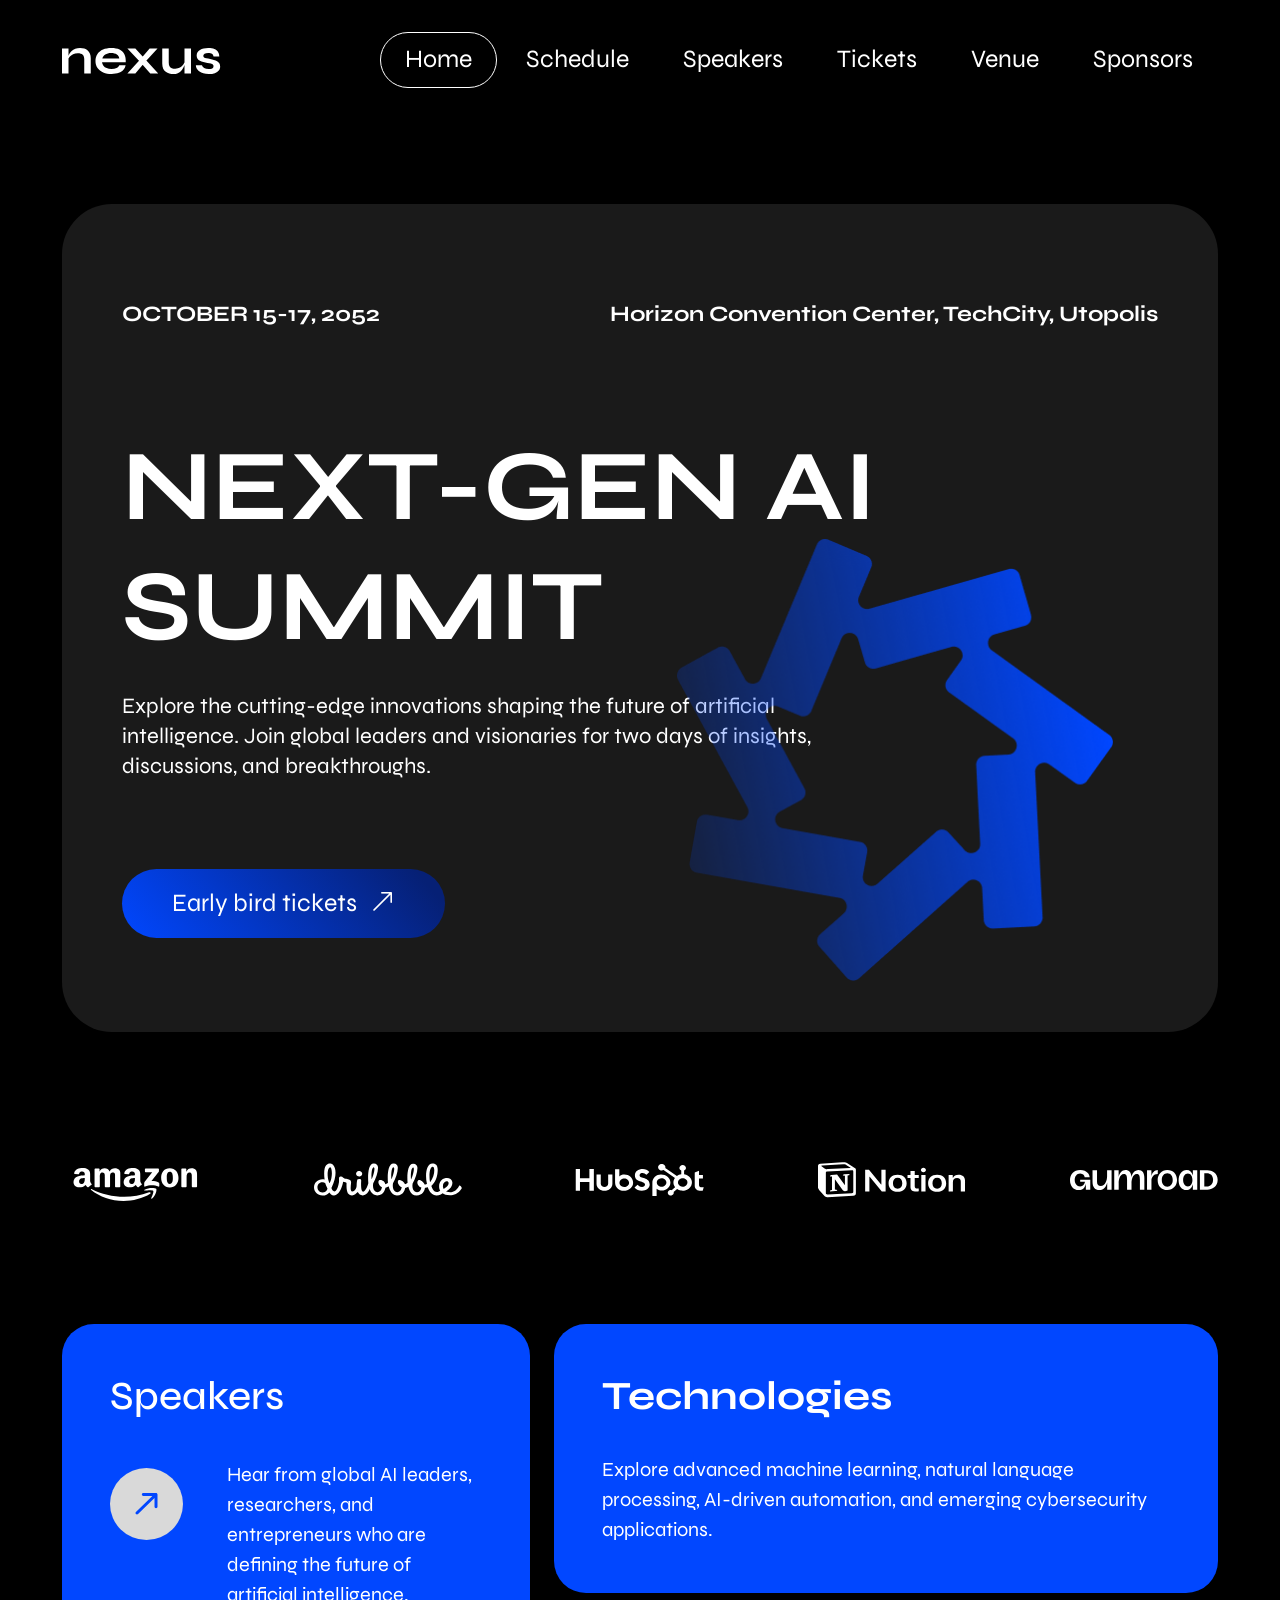
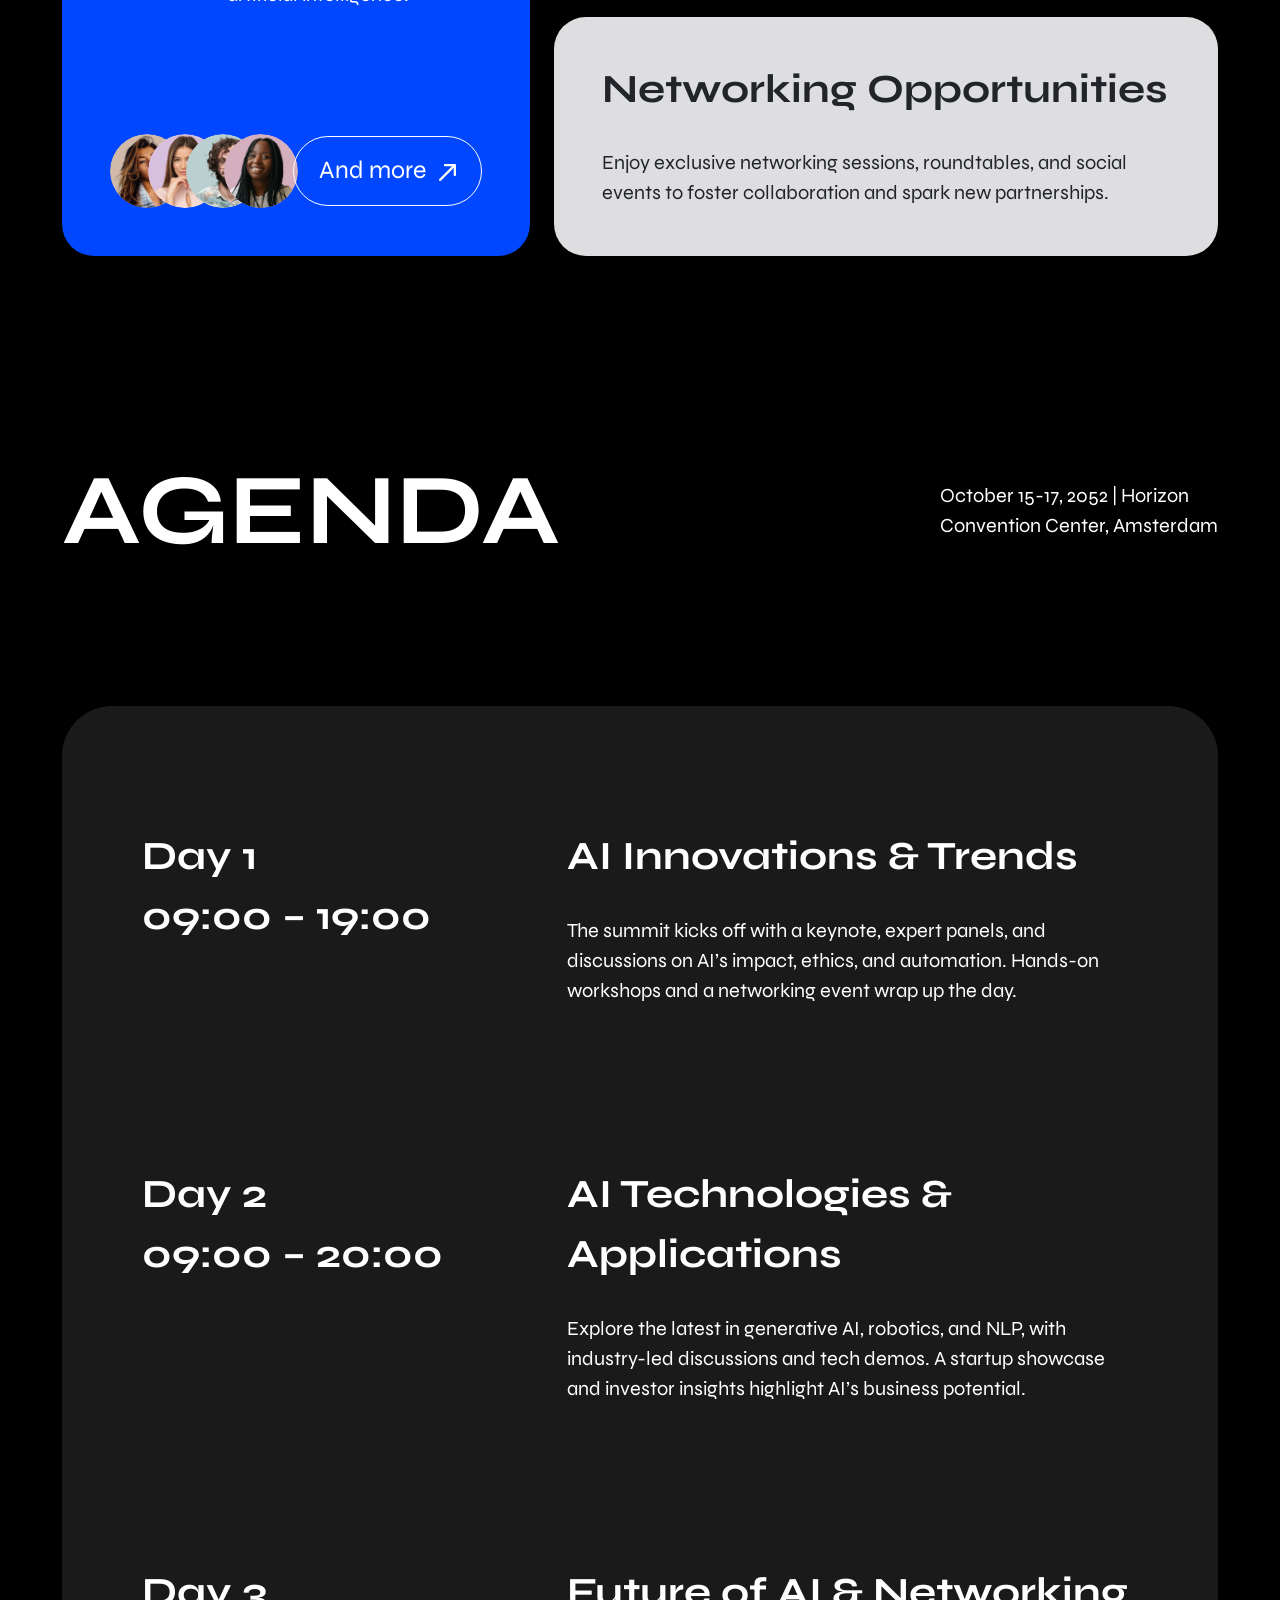
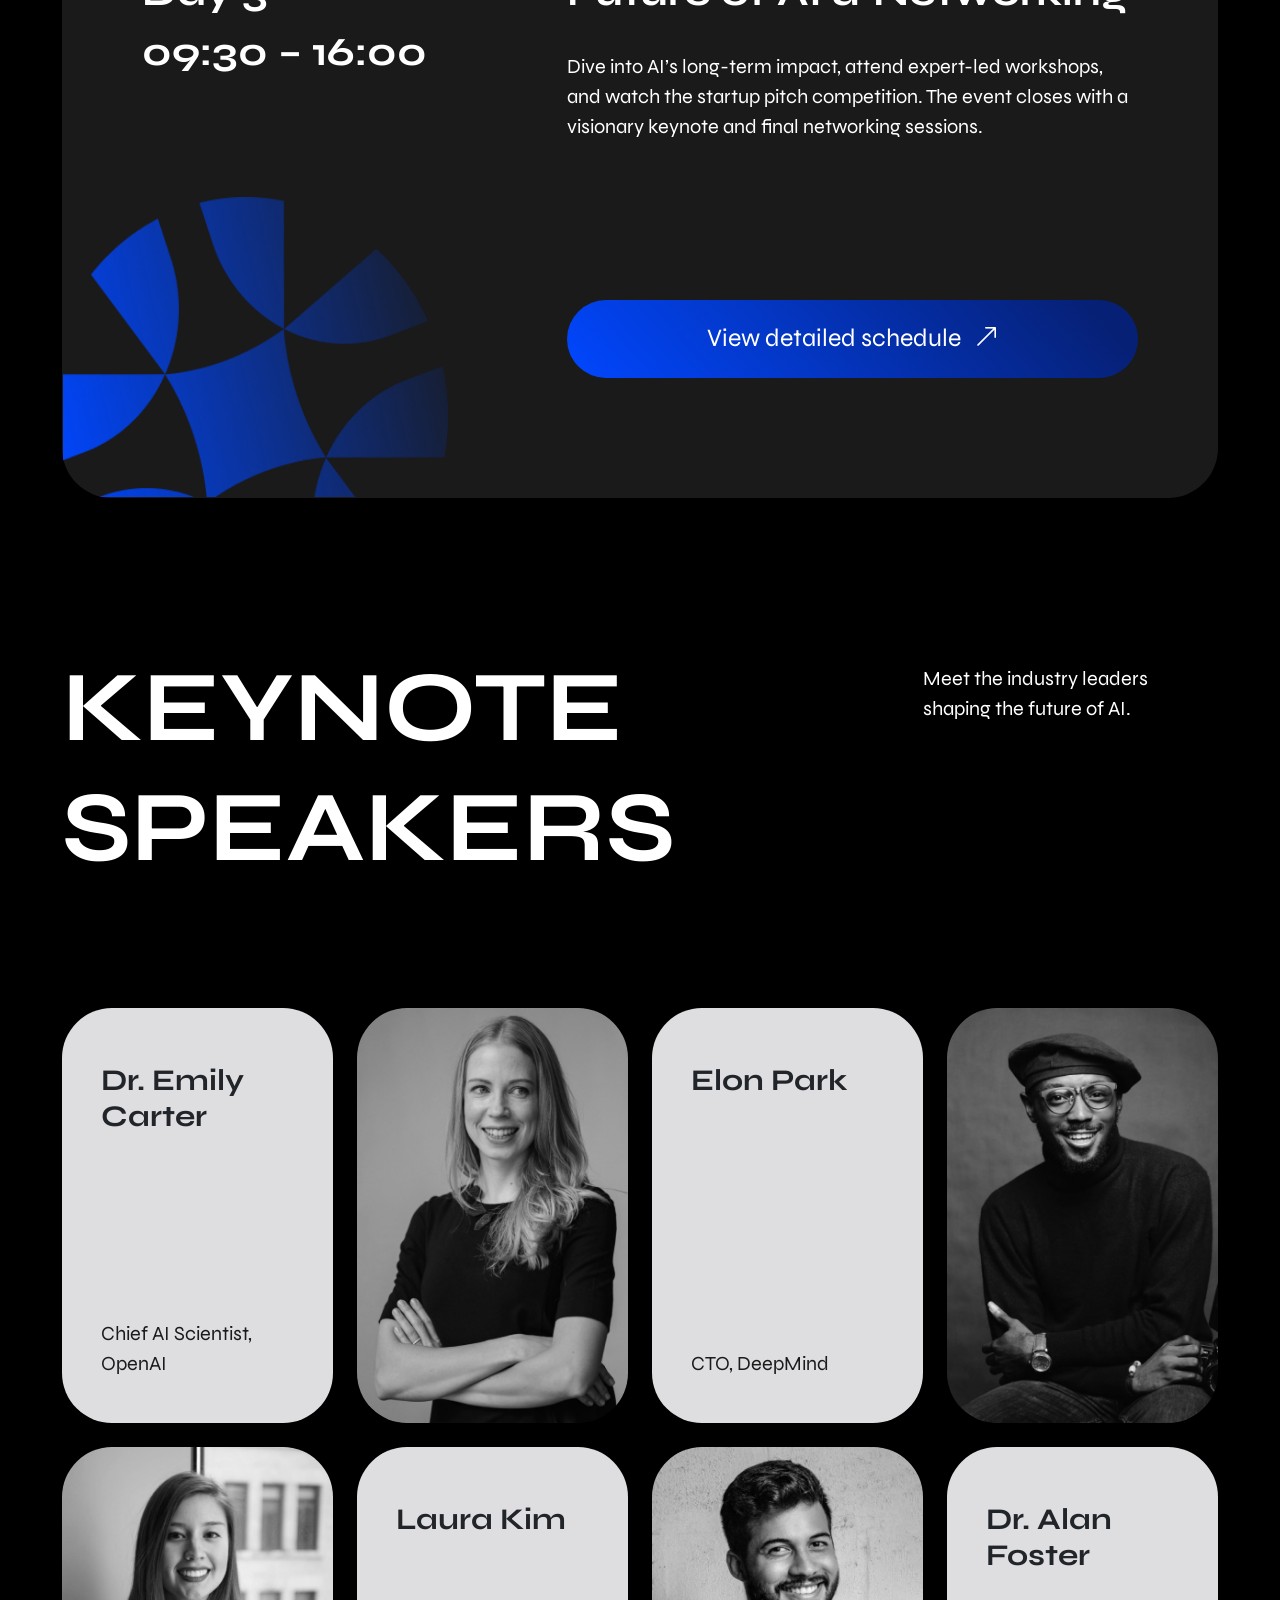
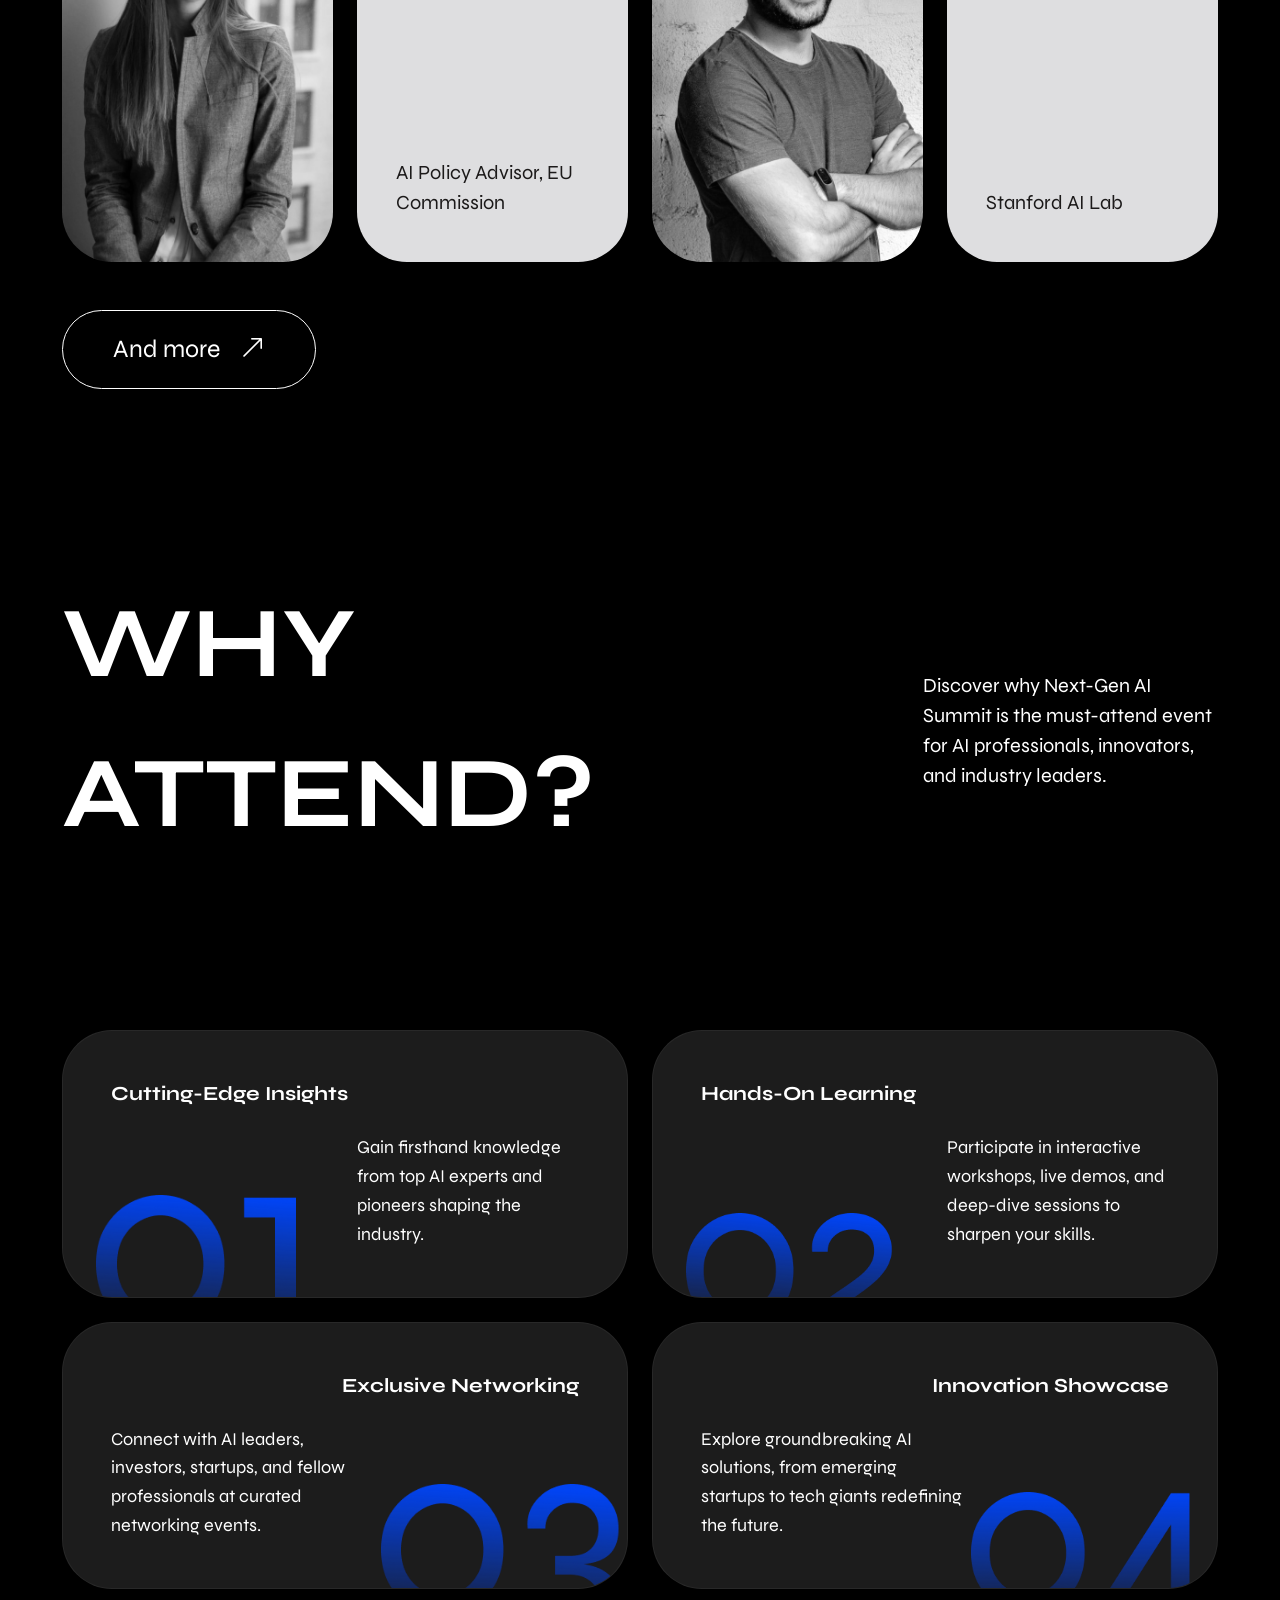
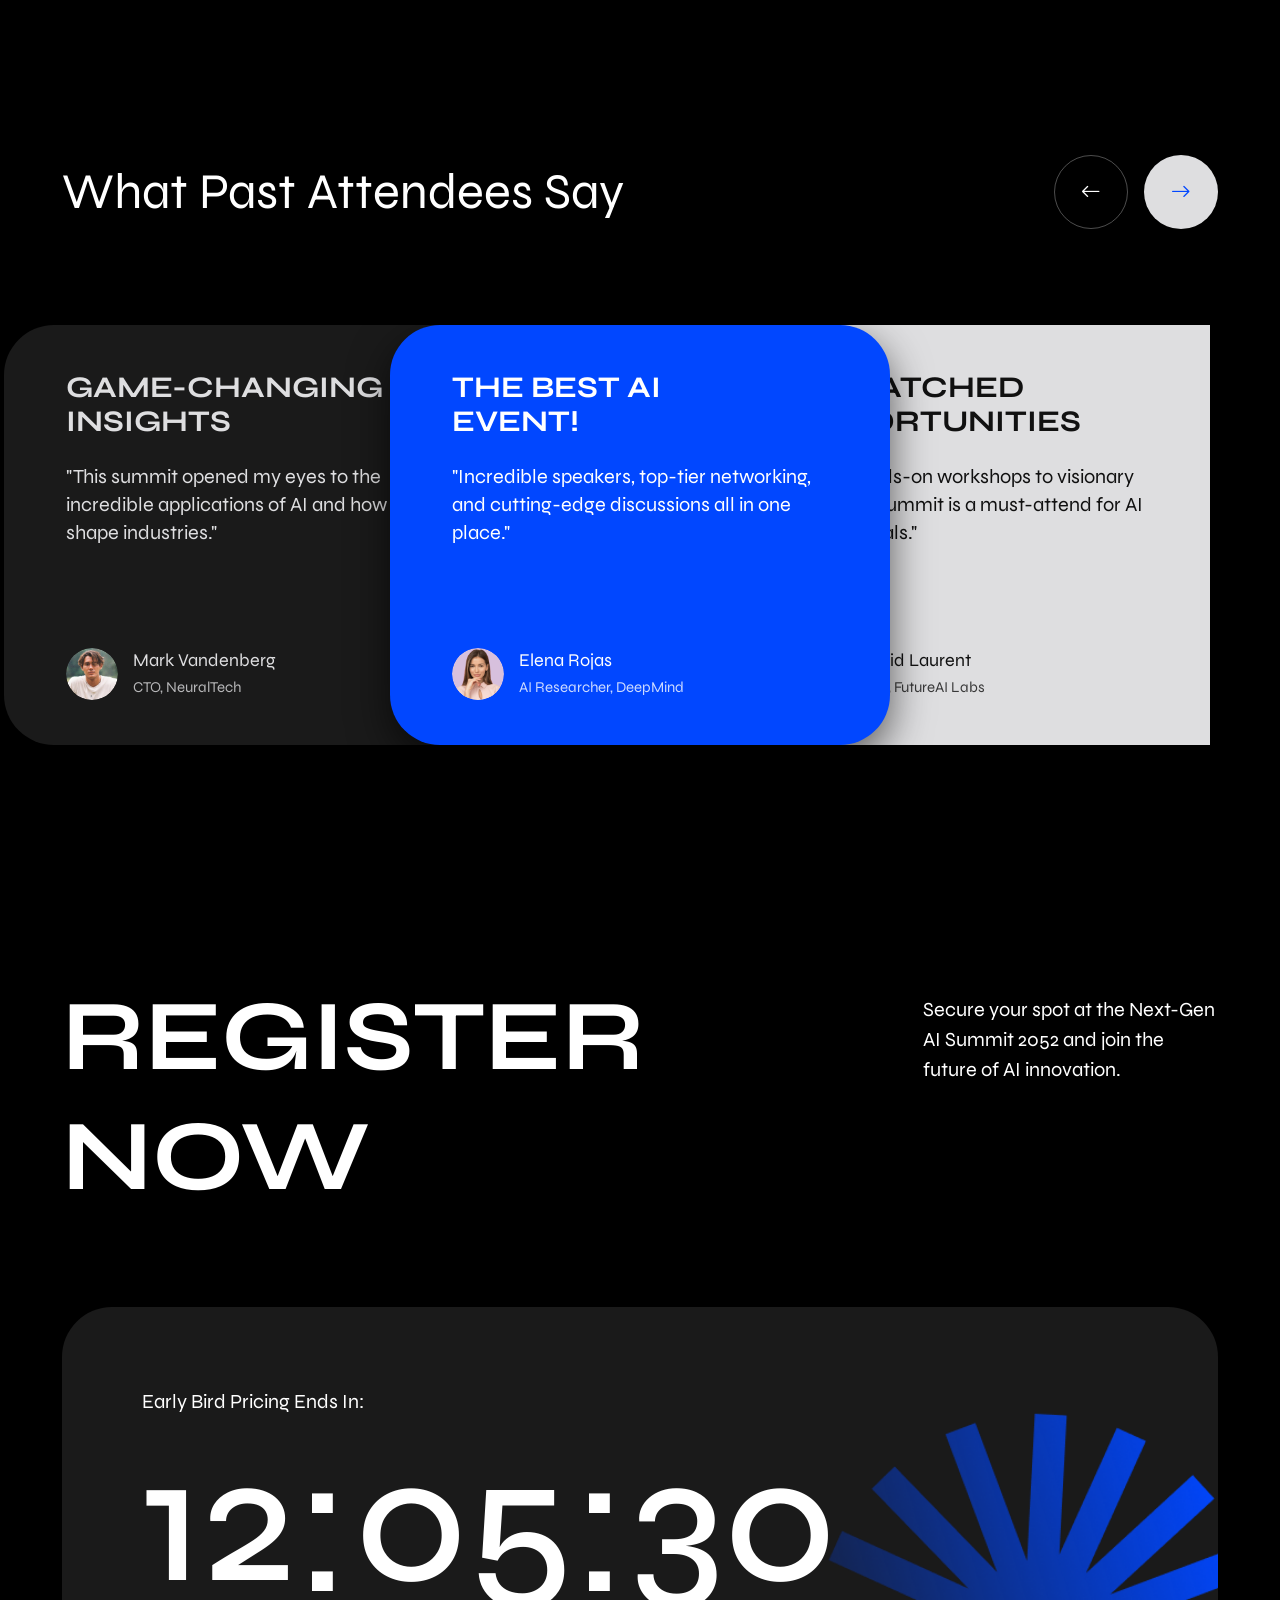
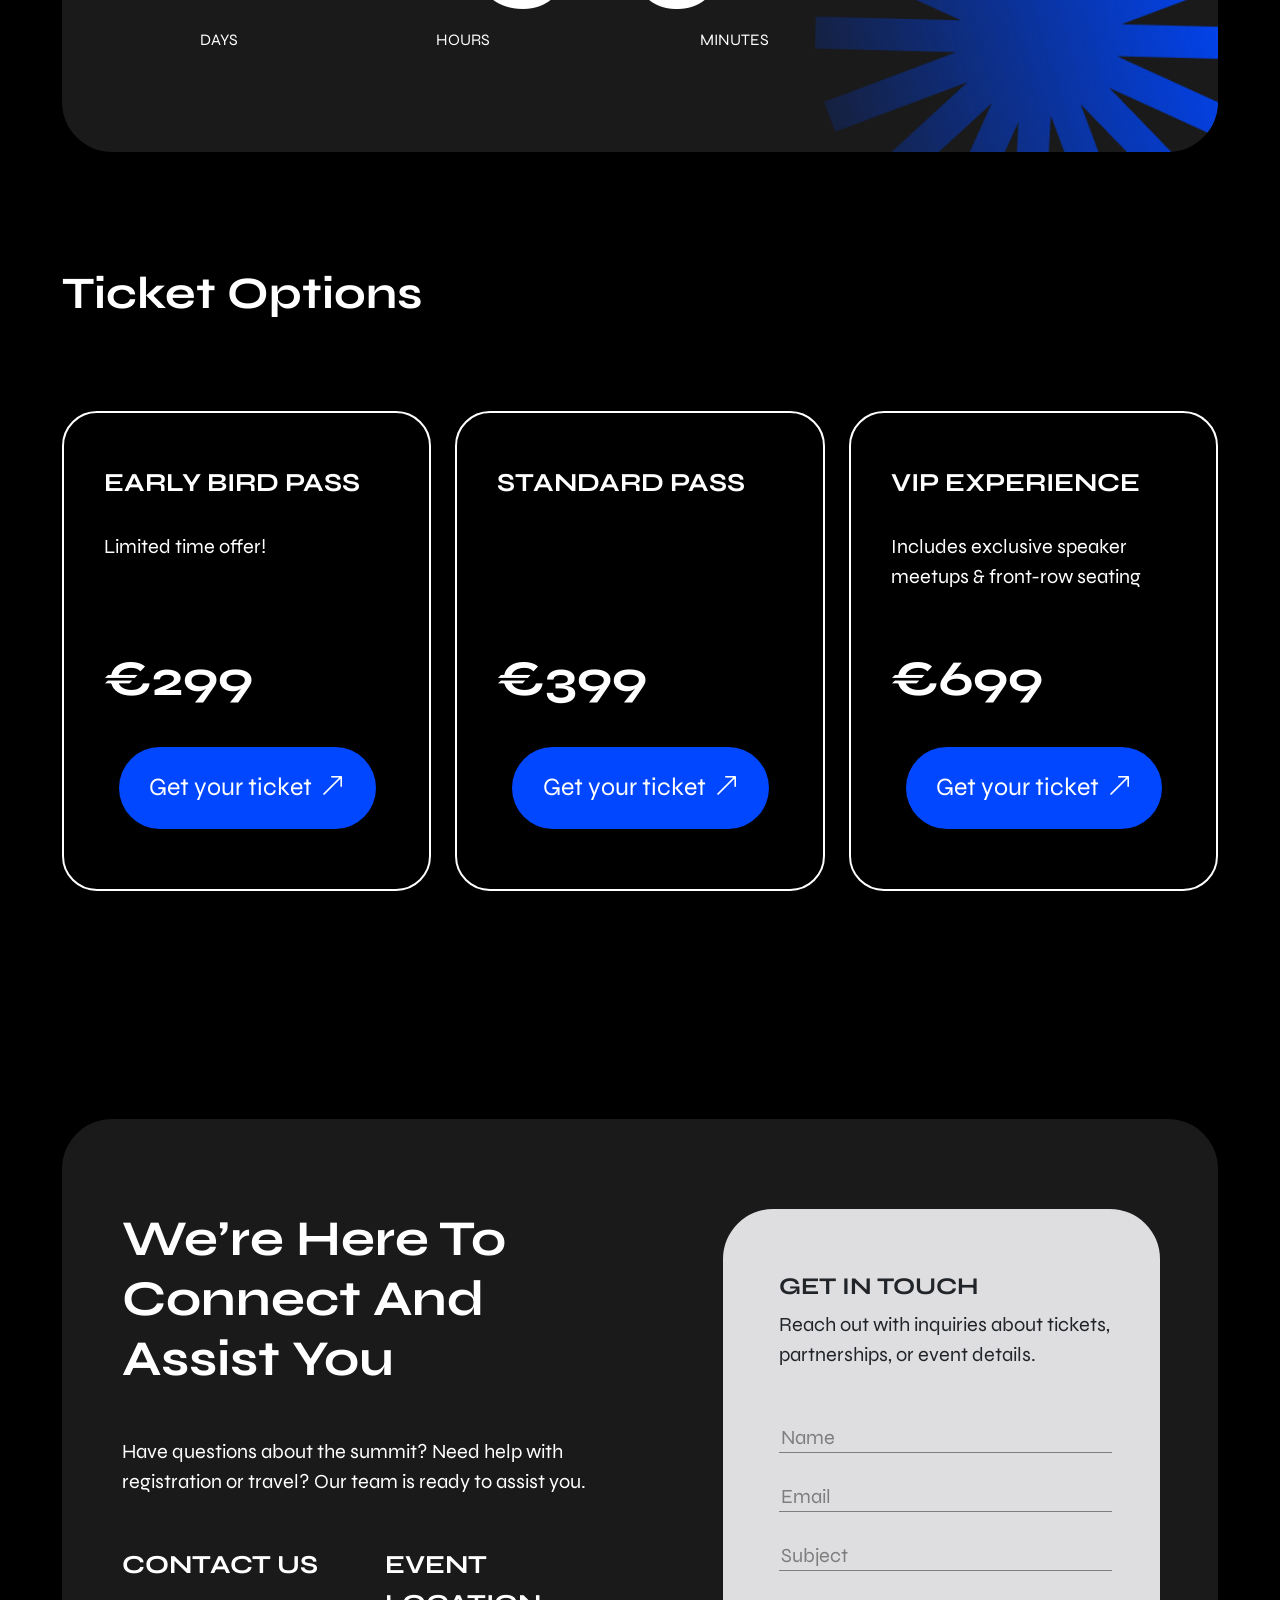
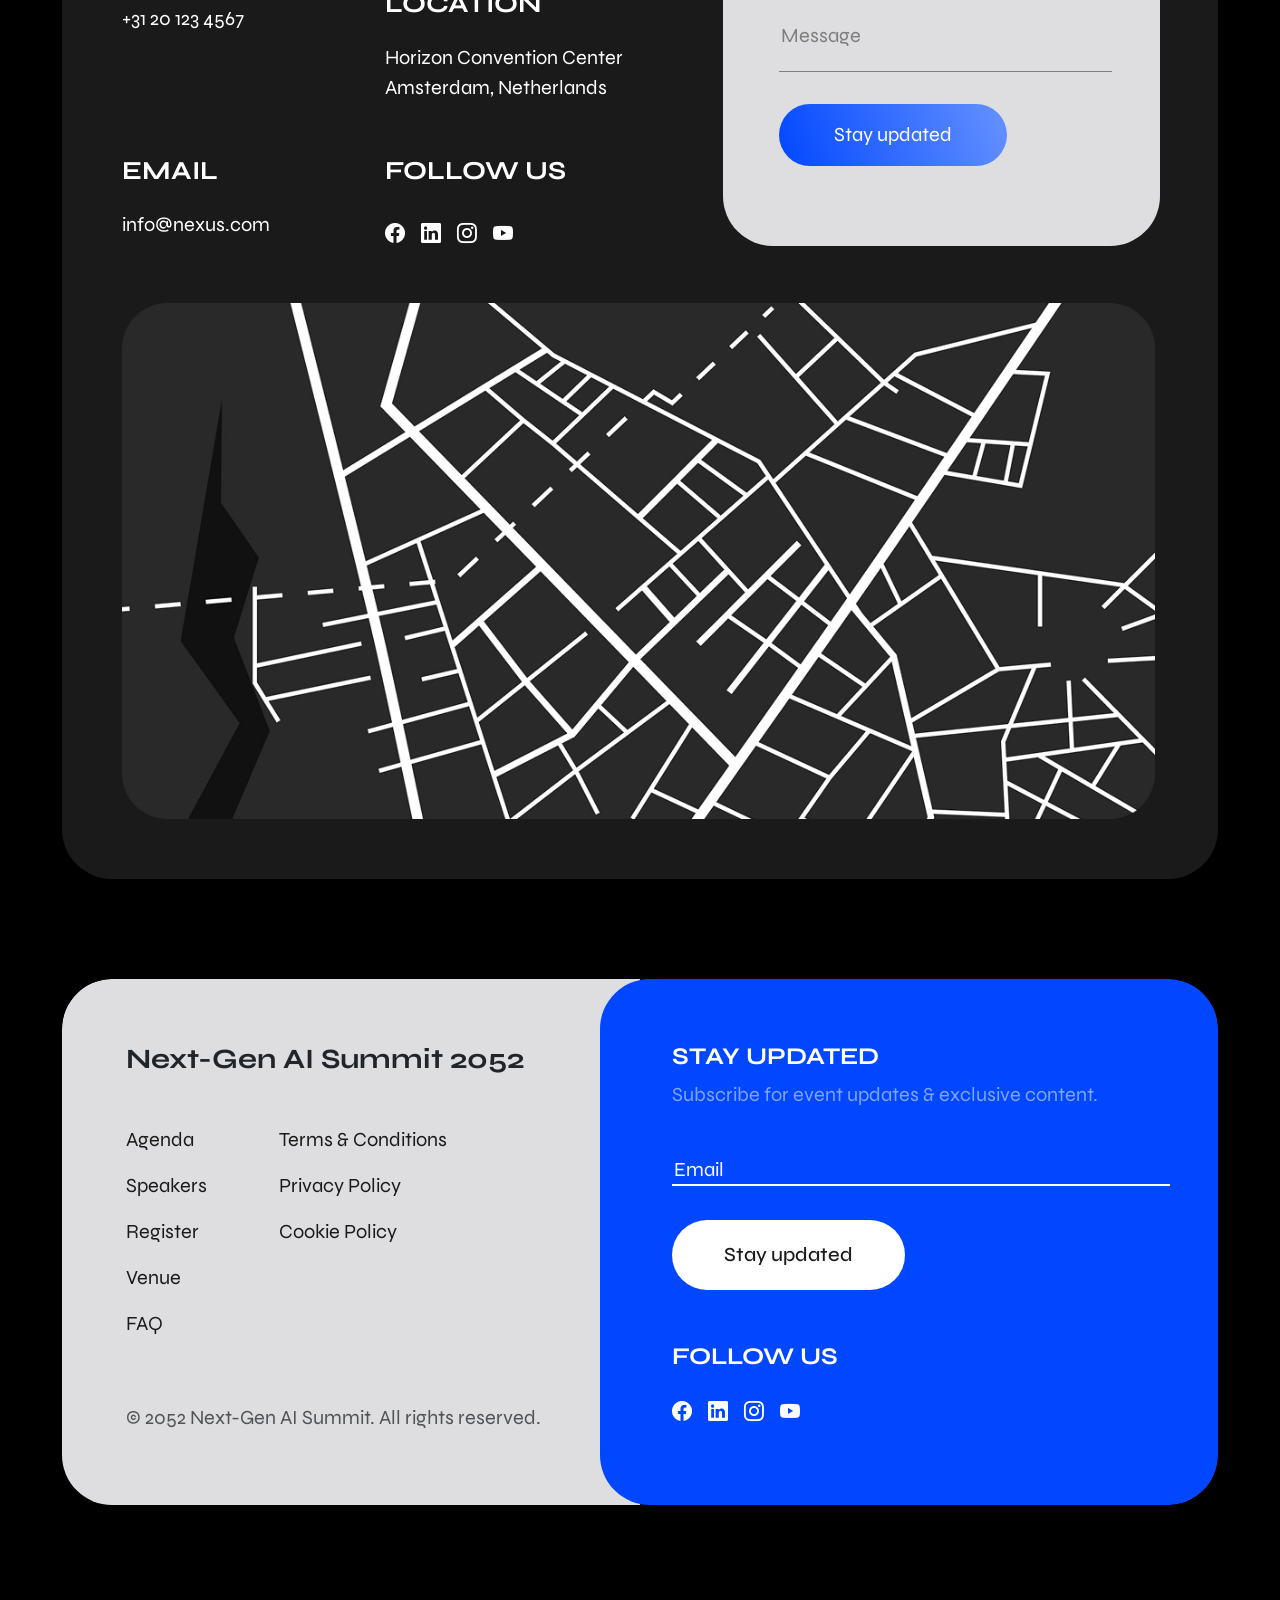
==== commit 630c9859: "[done] remove all the css class which is present in bootstrap" ====
--- a/HTML/index.html
+++ b/HTML/index.html
@@ -35,22 +35,22 @@
                         <div class="offcanvas-body py-3 ">
                             <ul class="navbar-nav ms-auto align-items-lg-center gap-1 fs-5">
                                 <li class="nav-item ">
-                                    <a class="nav-link nav-text text-white custom-radius active" href="#hero">Home</a>
+                                    <a class="nav-link nav-text text-white custom-radius-50 active" href="#hero">Home</a>
                                 </li>
                                 <li class="nav-item">
-                                    <a class="nav-link nav-text text-white custom-radius" href="#Schedule">Schedule</a>
+                                    <a class="nav-link nav-text text-white custom-radius-50" href="#Schedule">Schedule</a>
                                 </li>
                                 <li class="nav-item">
-                                    <a class="nav-link nav-text text-white custom-radius" href="#Speakers">Speakers</a>
+                                    <a class="nav-link nav-text text-white custom-radius-50" href="#Speakers">Speakers</a>
                                 </li>
                                 <li class="nav-item">
-                                    <a class="nav-link nav-text text-white custom-radius" href="#Tickets">Tickets</a>
+                                    <a class="nav-link nav-text text-white custom-radius-50" href="#Tickets">Tickets</a>
                                 </li>
                                 <li class="nav-item">
-                                    <a class="nav-link nav-text text-white custom-radius" href="#Venue">Venue</a>
+                                    <a class="nav-link nav-text text-white custom-radius-50" href="#Venue">Venue</a>
                                 </li>
                                 <li class="nav-item">
-                                    <a class="nav-link nav-text text-white custom-radius" href="#Sponsors">Sponsors</a>
+                                    <a class="nav-link nav-text text-white custom-radius-50" href="#Sponsors">Sponsors</a>
                                 </li>
                             </ul>
                         </div>
@@ -63,7 +63,7 @@
             <div class=" hero-section ">
                 <div class=" container py-4  on-big-screen">
                     <!-- home section -->
-                    <div class=" py-4 hero-section-container custom-radius " id="hero">
+                    <div class=" py-4 hero-section-container custom-radius-50 " id="hero">
                         <div class="hero-card ">
                             <div
                                 class="hero-topbar d-flex flex-column align-items-start gap-3 flex-sm-row justify-content-sm-between align-items-sm-center mb-5">
@@ -75,7 +75,7 @@
                             <!-- Hero Content -->
                             <div class="hero-content position-relative">
                                 <img src="../images/home/hero-section-image.png" alt="Hero Graphic"
-                                    class="hero-star-img" loading="eager" height="442.82px" width="436.41px">
+                                    class="hero-star-img position-absolute" loading="eager" height="442.82px" width="436.41px">
                                 <div class="row align-items-center">
                                     <div class="col-lg-9 top-content">
                                         <h1
@@ -90,7 +90,7 @@
                                         </p>
                                         <div
                                             class="mt-5 mb-5 mb-lg-0 position-relative d-flex justify-content-start hero-btn-div">
-                                            <a href="#" class="hero-btn text-white">
+                                            <a href="#" class="hero-btn text-white d-inline-block text-decoration-none ">
                                                 Early bird tickets
                                                 <i class="bi bi-arrow-up-right ms-2"></i>
                                             </a>
@@ -203,7 +203,7 @@
             </div>
             <!-- AGENDA content -->
             <div class="agenda-section-container">
-                <div class="agenda-card custom-radius">
+                <div class="agenda-card custom-radius-50">
                     <div class="agenda-cards">
                         <div
                             class="row d-flex flex-column align-items-start  flex-sm-row  justify-content-between mb-5">
@@ -277,11 +277,11 @@
                         <div
                             class="row d-flex flex-column align-items-start gap-2 flex-sm-row justify-content-sm-between justify-content-between">
                             <div class="col-lg-4 position-relative ">
-                                <img src="../images/Agenda/agenda-section-image.png" class="agenda-image" loading="lazy"
+                                <img src="../images/Agenda/agenda-section-image.png" class="agenda-image position-absolute" loading="lazy"
                                     height="386px" width="386px">
                             </div>
                             <div class="col-lg-7 ">
-                                <button class="agenda-btn custom-radius text-white">
+                                <button class="agenda-btn text-decoration-none border-0 d-block custom-radius-50 w-100 text-white">
                                     View detailed schedule
                                     <i class="bi bi-arrow-up-right ms-2"></i>
                                 </button>
@@ -305,7 +305,7 @@
                 <!-- Card 1 -->
                 <div class="col-md-6 col-lg-3">
                     <div
-                        class="speaker-card custom-radius text-card p-xl-4 d-flex flex-column justify-content-between h-100">
+                        class="speaker-card custom-radius-50 text-card p-xl-4 d-flex flex-column justify-content-between h-100">
                         <div>
                             <h3 class="speaker-name text-dark fw-bold mb-1">Dr. Emily<br>Carter</h3>
                         </div>
@@ -316,7 +316,7 @@
                 </div>
                 <!-- Card 2 -->
                 <div class="col-md-6 col-lg-3">
-                    <div class="speaker-card custom-radius image-card  overflow-hidden h-100">
+                    <div class="speaker-card custom-radius-50 image-card  overflow-hidden h-100">
                         <img src="../images/spekers/Emily-Carter.png" alt="Emily-Carter image" loading="lazy"
                             class="w-100 h-100 object-fit-cover speaker-card-image" height="452px" width="295px">
                     </div>
@@ -324,7 +324,7 @@
                 <!-- Card 3 -->
                 <div class="col-md-6 col-lg-3">
                     <div
-                        class="speaker-card custom-radius text-card  p-xl-4 d-flex flex-column justify-content-between h-100">
+                        class="speaker-card custom-radius-50 text-card  p-xl-4 d-flex flex-column justify-content-between h-100">
                         <div>
                             <h3 class="speaker-name text-dark fw-bold mb-1">Elon Park</h3>
                         </div>
@@ -335,14 +335,14 @@
                 </div>
                 <!-- Card 4 -->
                 <div class="col-md-6 col-lg-3">
-                    <div class="speaker-card custom-radius image-card  overflow-hidden h-100">
+                    <div class="speaker-card custom-radius-50 image-card  overflow-hidden h-100">
                         <img src="../images/spekers/Elon-Park.png" alt="Elon-Park image" loading="lazy"
                             class="w-100 h-100 object-fit-cover speaker-card-image" height="452px" width="295px">
                     </div>
                 </div>
                 <!-- Card 5 -->
                 <div class="col-md-6 col-lg-3 card-5">
-                    <div class="speaker-card custom-radius image-card  overflow-hidden h-100">
+                    <div class="speaker-card custom-radius-50 image-card  overflow-hidden h-100">
                         <img src="../images/spekers/Laura-Kim.png" alt="Laura-Kim image" loading="lazy"
                             class="w-100 h-100 object-fit-cover speaker-card-image" height="452px" width="295px">
                     </div>
@@ -350,7 +350,7 @@
                 <!-- Card 6 -->
                 <div class="col-md-6  col-lg-3 card-6">
                     <div
-                        class="speaker-card custom-radius text-card p-xl-4 d-flex flex-column justify-content-between h-100">
+                        class="speaker-card custom-radius-50 text-card p-xl-4 d-flex flex-column justify-content-between h-100">
                         <div>
                             <h3 class="speaker-name text-dark fw-bold mb-1">Laura Kim</h3>
                         </div>
@@ -361,7 +361,7 @@
                 </div>
                 <!-- Card 7 -->
                 <div class="col-md-6 col-lg-3 card-7">
-                    <div class="speaker-card custom-radius image-card  overflow-hidden h-100">
+                    <div class="speaker-card custom-radius-50 image-card  overflow-hidden h-100">
                         <img src="../images/spekers/Alan-Foster.png" alt="Alan-Foster image" loading="lazy"
                             class="w-100 h-100 object-fit-cover speaker-card-image" height="452px" width="295px">
                     </div>
@@ -369,7 +369,7 @@
                 <!-- Card 8 -->
                 <div class="col-md-6 col-lg-3 card-8">
                     <div
-                        class="speaker-card custom-radius text-card p-xl-4 d-flex flex-column justify-content-between h-100">
+                        class="speaker-card custom-radius-50 text-card p-xl-4 d-flex flex-column justify-content-between h-100">
                         <div>
                             <h3 class="speaker-name text-dark fw-bold mb-1">Dr. Alan<br>Foster</h3>
                         </div>
@@ -388,7 +388,7 @@
         </div>
 
         <!-- why-attend section -->
-        <div class=" attend-section container on-big-screen">
+        <div class=" attend-section position-relative container on-big-screen">
             <div
                 class="attend-section-topbar section-topbar d-flex flex-column align-items-start gap-3 flex-sm-row justify-content-sm-between align-items-sm-center ">
                 <span class="text-white section-Title-big-font">WHY ATTEND?</span>
@@ -402,7 +402,7 @@
                 <!-- Box 1 -->
                 <div class="col-lg-6">
                     <div
-                        class="text-white p-4 p-md-5 custom-radius attend-section-content h-100 position-relative overflow-hidden d-flex flex-column">
+                        class="text-white p-4 p-md-5 custom-radius-50 attend-section-content h-100 position-relative overflow-hidden d-flex flex-column">
                         <p class="attend-section-title mb-4 position-relative z-1">Cutting-Edge Insights</p>
                         <div class="row flex-grow-1 position-relative z-1">
                             <div class="col-4 col-md-6">
@@ -423,7 +423,7 @@
                 <!-- Box 2 -->
                 <div class="col-lg-6">
                     <div
-                        class="text-white p-4 p-md-5 custom-radius attend-section-content h-100 position-relative overflow-hidden d-flex flex-column">
+                        class="text-white p-4 p-md-5 custom-radius-50 attend-section-content h-100 position-relative overflow-hidden d-flex flex-column">
                         <p class="attend-section-title mb-4 position-relative z-1">Hands-On Learning</p>
                         <div class="row flex-grow-1 position-relative z-1">
                             <div class="col-4 col-md-6">
@@ -444,7 +444,7 @@
                 <!-- Box 3 -->
                 <div class="col-lg-6">
                     <div
-                        class="text-white p-4 p-md-5 custom-radius attend-section-content h-100 position-relative overflow-hidden d-flex flex-column">
+                        class="text-white p-4 p-md-5 custom-radius-50 attend-section-content h-100 position-relative overflow-hidden d-flex flex-column">
                         <p class="attend-section-title text-lg-end mb-4 position-relative z-1">Exclusive
                             Networking</p>
                         <div class="row flex-grow-1 position-relative z-1">
@@ -466,7 +466,7 @@
                 <!-- Box 4 -->
                 <div class="col-lg-6">
                     <div
-                        class="text-white p-4 p-md-5 custom-radius attend-section-content h-100 position-relative overflow-hidden d-flex flex-column">
+                        class="text-white p-4 p-md-5 custom-radius-50 attend-section-content h-100 position-relative overflow-hidden d-flex flex-column">
                         <p class="attend-section-title text-lg-end mb-4 position-relative z-1">Innovation
                             Showcase</p>
                         <div class="row flex-grow-1 position-relative z-1">
@@ -492,11 +492,11 @@
             <div
                 class="d-flex flex-column align-items-start gap-3 flex-sm-row justify-content-sm-between align-items-sm-center ">
                 <span class="attendes-carousel-title text-white">What Past Attendees Say</span>
-                <div class="carousel-buttons">
-                    <button id="prevBtn" class="carousel-button custom-radius prev-btn" aria-label="Previous">
+                <div class="carousel-buttons d-flex">
+                    <button id="prevBtn" class="carousel-button d-flex justify-content-center align-items-center custom-radius-50 prev-btn" aria-label="Previous">
                         <i class="bi bi-arrow-left fs-5"></i>
                     </button>
-                    <button id="nextBtn" class="carousel-button custom-radius next-btn" aria-label="Next">
+                    <button id="nextBtn" class="carousel-button d-flex justify-content-center align-items-center custom-radius-50 border-0 next-btn" aria-label="Next">
                         <i class="bi bi-arrow-right fs-5 fw-bold"></i>
                     </button>
                 </div>
@@ -504,16 +504,16 @@
         </div>
 
         <div class="testimonial-section w-100 on-big-screen">
-            <div class="carousel-track" id="carouselTrack">
-                <div class="testimonial-card custom-radius theme-blue pos-center">
+            <div class="carousel-track position-relative" id="carouselTrack">
+                <div class="testimonial-card position-absolute d-flex flex-column justify-content-between custom-radius-50 theme-blue pos-center">
                     <div>
-                        <h3 class="card-title">THE BEST AI<br />EVENT!</h3>
+                        <h3 class="card-title text-uppercase">THE BEST AI<br/>EVENT!</h3>
                         <p class="card-text text-white">
                             "Incredible speakers, top-tier networking, and cutting-edge
                             discussions all in one place."
                         </p>
                     </div>
-                    <div class="attendee-info">
+                    <div class="attendee-info d-flex align-items-center">
                         <img src="../images/attendes-corosol/Elena-Rojas.svg" alt="Elena Rojas" loading="lazy"
                             class="attendee-avatar" height="50px" width="50px" />
                         <div>
@@ -522,16 +522,16 @@
                         </div>
                     </div>
                 </div>
-                <div class="testimonial-card custom-radius theme-dark pos-left">
+                <div class="testimonial-card position-absolute d-flex flex-column justify-content-between custom-radius-50 theme-dark pos-left">
                     <div>
-                        <h3 class="card-title">GAME-CHANGING<br />INSIGHTS</h3>
+                        <h3 class="card-title text-uppercase">GAME-CHANGING INSIGHTS</h3>
                         <p class="card-text">
                             "This summit opened my eyes to the incredible applications of AI
                             and how it will shape industries."
                         </p>
                     </div>
-                    <div class="attendee-info">
-                        <img src="../images/attendes-corosol/Mark-Vandenberg.svg" loading="lazy" alt="Mark Vandenberg"
+                    <div class="attendee-info d-flex align-items-center">
+                        <img src="../images/attendes-corosol/David Laurent.svg" loading="lazy" alt="Mark Vandenberg"
                             class="attendee-avatar" height="50px" width="50px" />
                         <div>
                             <p class="attendee-name">Mark Vandenberg</p>
@@ -539,16 +539,16 @@
                         </div>
                     </div>
                 </div>
-                <div class="testimonial-card custom-radius theme-light  pos-right">
+                <div class="testimonial-card position-absolute d-flex flex-column justify-content-between custom-radius-50 theme-light  pos-right">
                     <div>
-                        <h3 class="card-title">UNMATCHED<br />OPPORTUNITIES</h3>
+                        <h3 class="card-title text-uppercase">UNMATCHED OPPORTUNITIES</h3>
                         <p class="card-text">
                             "From hands-on workshops to visionary talks, this summit is a
                             must-attend for AI professionals."
                         </p>
                     </div>
-                    <div class="attendee-info">
-                        <img src="../images/attendes-corosol/Mark-Vandenberg.svg" loading="lazy" alt="David Laurent"
+                    <div class="attendee-info d-flex align-items-center">
+                        <img src="../images/attendes-corosol/David Laurent.svg" loading="lazy" alt="David Laurent"
                             class="attendee-avatar" height="50px" width="50px" />
                         <div>
                             <p class="attendee-name">David Laurent</p>
@@ -560,7 +560,7 @@
         </div>
 
         <!-- register now -->
-        <div class="container register-section on-big-screen">
+        <div class="container register-section position-relative on-big-screen">
             <div
                 class=" d-flex flex-column align-items-start flex-sm-row justify-content-sm-between align-items-sm-start ">
                 <span class="text-white section-Title-big-font w-50 section-Title-font  ">REGISTER
@@ -570,26 +570,26 @@
             </div>
 
             <div class=" mb-5 register-content">
-                <div class="register-section-container custom-radius position-relative overflow-hidden w-100">
+                <div class="register-section-container custom-radius-50 position-relative overflow-hidden w-100">
                     <div class="row position-relative z-1">
                         <div class="col-lg-9 col-md-10">
-                            <p class="text-white register-top-text mb-2">
+                            <p class="text-white register-top-text position-relative mb-2">
                                 Early Bird Pricing Ends In:
                             </p>
                             <div class="d-flex align-items-start time text-white mt-4">
                                 <div class="d-flex flex-column align-items-center">
                                     <span class="register-number">12</span>
-                                    <span class="register-label text-white ">DAYS</span>
+                                    <span class="register-label text-uppercase text-white ">DAYS</span>
                                 </div>
                                 <span class="register-colon">:</span>
                                 <div class="d-flex flex-column align-items-center">
                                     <span class="register-number">05</span>
-                                    <span class="register-label text-white ">HOURS</span>
+                                    <span class="register-label text-uppercase text-white ">HOURS</span>
                                 </div>
                                 <span class="register-colon">:</span>
                                 <div class="d-flex flex-column align-items-center">
                                     <span class="register-number">30</span>
-                                    <span class="register-label text-white ">MINUTES</span>
+                                    <span class="register-label text-uppercase text-white ">MINUTES</span>
                                 </div>
                             </div>
                         </div>
@@ -611,13 +611,13 @@
                 <!-- Card 1 -->
                 <div class="col-md-6 col-lg-4">
                     <div class="Ticket-card  d-flex flex-column h-100">
-                        <p class="text-white ticket-title">EARLY BIRD PASS</p>
+                        <p class="text-white ticket-title text-uppercase">EARLY BIRD PASS</p>
                         <div class="flex-grow-1">
                             <p class="ticket-description text-white">Limited time offer!</p>
                         </div>
                         <p class="text-white ticket-price">€299</p>
                         <div>
-                            <a href="#" class="Ticket-btn justify-content-center">
+                            <a href="#" class="Ticket-btn text-decoration-none border-0 d-inline-flex  justify-content-center">
                                 Get your ticket
                                 <i class="bi bi-arrow-up-right ms-2"></i>
                             </a>
@@ -627,11 +627,11 @@
                 <!-- Card 2 -->
                 <div class="col-md-6 col-lg-4">
                     <div class="Ticket-card d-flex flex-column h-100">
-                        <p class="text-white ticket-title">STANDARD PASS</p>
+                        <p class="text-white ticket-title text-uppercase">STANDARD PASS</p>
                         <div class="flex-grow-1"></div>
                         <p class="text-white ticket-price">€399</p>
                         <div>
-                            <a href="#" class="Ticket-btn  justify-content-center ">
+                            <a href="#" class="Ticket-btn text-decoration-none border-0 d-inline-flex justify-content-center ">
                                 Get your ticket
                                 <i class="bi bi-arrow-up-right ms-2"></i>
                             </a>
@@ -641,7 +641,7 @@
                 <!-- Card 3 -->
                 <div class="col-md-6 col-lg-4">
                     <div class="Ticket-card d-flex flex-column h-100">
-                        <p class="text-white ticket-title">VIP EXPERIENCE</p>
+                        <p class="text-white ticket-title v">VIP EXPERIENCE</p>
                         <div class="flex-grow-1">
                             <p class="ticket-description text-white">Includes exclusive speaker meetups & front-row
                                 seating
@@ -649,7 +649,7 @@
                         </div>
                         <p class="text-white ticket-price">€699</p>
                         <div>
-                            <a href="#" class="Ticket-btn justify-content-center ">
+                            <a href="#" class="Ticket-btn text-decoration-none border-0 d-inline-flex  justify-content-center ">
                                 Get your ticket
                                 <i class="bi bi-arrow-up-right ms-2"></i>
                             </a>
@@ -663,7 +663,7 @@
         <div class="container connect-section on-big-screen">
 
             <!-- connect content -->
-            <div class="connect-section-container custom-radius">
+            <div class="connect-section-container custom-radius-50">
                 <div class="connect-card">
                     <div class="connect-card-content">
                         <div
@@ -732,7 +732,7 @@
 
                             <!-- right card -->
                             <div
-                                class="col-lg-5 col-md-12 connect-card-grey custom-radius p-4 p-md-5 d-flex flex-column justify-content-between fs-7">
+                                class="col-lg-5 col-md-12 connect-card-grey custom-radius-50 p-4 p-md-5 d-flex flex-column justify-content-between fs-7">
                                 <div class="mb-3 ms-lg-2 ms-md-0 ms-sm-0 mt-3">
                                     <h4
                                         class="text-dark connect-section-secondary-title fs-7 fw-bold tracking-wide mb-2 ">
@@ -744,19 +744,19 @@
                                     <div class="mt-5 hero-btn-div">
                                         <form class="d-flex flex-column align-items-start  ">
                                             <input type="text"
-                                                class=" connect-card-input  connect-card-text mb-4 mt-2 w-100"
+                                                class=" connect-card-input  connect-card-text text-decoration-none mb-4 mt-2 w-100"
                                                 placeholder="Name" required />
                                             <input type="email"
-                                                class=" connect-card-input  connect-card-text mb-4 mt-2 w-100"
+                                                class=" connect-card-input  connect-card-text text-decoration-none mb-4 mt-2 w-100"
                                                 placeholder="Email" required />
                                             <input type="text"
-                                                class=" connect-card-input  connect-card-text mb-4 mt-2 w-100"
+                                                class=" connect-card-input  connect-card-text text-decoration-none mb-4 mt-2 w-100"
                                                 placeholder="Subject" required />
                                             <textarea type="text"
-                                                class=" connect-card-input connect-card-input-textarea connect-card-text mb-4 mt-4 w-100"
+                                                class=" connect-card-input connect-card-input-textarea connect-card-text text-decoration-none mb-4 mt-4 w-100"
                                                 placeholder="Message" required></textarea>
                                             <button type="submit"
-                                                class=" connect-card-btn text-white custom-radius connect-card-text mt-2 mb-3 fs-5">Stay
+                                                class=" connect-card-btn text-white custom-radius-50 connect-card-text text-decoration-none border-0 d-inline-flex align-items-center justify-content-center mt-2 mb-3 fs-5">Stay
                                                 updated</button>
                                         </form>
                                     </div>
@@ -783,7 +783,7 @@
         <!-- footer section -->
         <footer class=" footer-section ">
             <div class="container on-big-screen">
-                <div class="row mx-0 custom-radius overflow-hidden footer-section-container  ">
+                <div class="row mx-0 custom-radius-50 overflow-hidden footer-section-container  ">
                     <div class="col-lg-6 footer-gray p-auto  p-md-5 d-flex flex-column">
                         <h3 class="fw-bold fs-7 text-dark mb-4 mb-md-5 footer-text-large mt-3 ms-3">
                             Next-Gen AI Summit 2052
@@ -823,7 +823,7 @@
                                 <form class="d-flex flex-column align-items-start  ">
                                     <input type="email" class="footer-input footer-text mb-4 w-100" placeholder="Email"
                                         required />
-                                    <button type="submit" class="footer-btn custom-radius footer-text fs-5">Stay
+                                    <button type="submit" class="footer-btn custom-radius-50 footer-text fs-5">Stay
                                         updated</button>
                                 </form>
                             </div>
--- a/CSS/styles.css
+++ b/CSS/styles.css
@@ -12,12 +12,14 @@
   --font-weight-normal: 400;
   --font-weight-bold: 700;
   --border-radius: 50px;
+  --linear-gradient: linear-gradient(49deg, rgba(1, 71, 255, 1) 0%, rgba(6, 32, 117, 1) 92%);
 }
 
 body {
   padding: 0;
   background-color: var(--body-color);
   font-family: var(--font);
+  overflow-x: hidden;
 }
 
 /* main */
@@ -38,7 +40,7 @@
   max-width: 295px;
 }
 
-.custom-radius {
+.custom-radius-50 {
   border-radius: var(--border-radius);
 }
 
@@ -58,7 +60,7 @@
 }
 
 .hero-section .hero-section-container .hero-card {
-  padding: 90px 60px !important;
+  padding: 70px 60px !important;
 }
 
 .hero-section .hero-section-container .hero-card .hero-topbar-font {
@@ -72,17 +74,12 @@
 }
 
 .hero-section .hero-section-container .hero-card .hero-content .hero-btn {
-  text-decoration: none;
   padding: 16px 50px;
   font-size: 25px;
   border-radius: 100px;
-  background: #0147ff;
-  background: linear-gradient(49deg,
-      rgba(1, 71, 255, 1) 0%,
-      rgba(6, 32, 117, 1) 92%);
+  background: var(--primary-blue);
+  background: var(--linear-gradient);
   margin: 40px 0 0 0;
-  display: inline-block;
-  white-space: nowrap;
 }
 
 .hero-section .hero-section-container .hero-content {
@@ -90,13 +87,11 @@
 }
 
 .hero-section .hero-section-container .hero-card .hero-content .top-text {
-  position: relative;
   z-index: 1;
   max-width: 830px;
 }
 
 .hero-section .hero-section-container .hero-card .hero-content .hero-star-img {
-  position: absolute;
   right: 45px;
   top: 160px;
   height: 442.82px;
@@ -198,20 +193,13 @@
   max-width: 386px;
   max-height: 300px;
   margin: -103px 0 0px -79px;
-  position: absolute;
   z-index: 0;
 }
 
 .agenda-section .agenda-section-container .agenda-btn {
-  text-decoration: none;
-  border: none;
   font-size: 25px;
-  background: #0147ff;
-  background: linear-gradient(49deg,
-      rgba(1, 71, 255, 1) 0%,
-      rgba(6, 32, 117, 1) 92%);
-  display: block;
-  width: 100%;
+  background: var(--primary-blue);
+  background: var(--linear-gradient);
   padding: 20px;
 }
 
@@ -257,7 +245,6 @@
 /* why attend section */
 .attend-section {
   z-index: 100;
-  position: relative;
 }
 
 .attend-section .attend-section-topbar {
@@ -313,16 +300,12 @@
 }
 
 .carousel-section .carousel-buttons {
-  display: flex;
   gap: 16px;
 }
 
 .carousel-section .carousel-buttons .carousel-button {
   width: 74px;
   height: 74px;
-  display: flex;
-  justify-content: center;
-  align-items: center;
   cursor: pointer;
   transition: all 0.3s ease;
 }
@@ -340,7 +323,6 @@
 
 .carousel-section .carousel-buttons .next-btn {
   background-color: var(--secondary-grey);
-  border: none;
   color: var(--primary-blue);
 }
 
@@ -351,19 +333,14 @@
 
 /* --- Carousel Track --- */
 .testimonial-section .carousel-track {
-  position: relative;
   height: 423px;
 }
 
 .testimonial-section .carousel-track .testimonial-card {
-  position: absolute;
   top: 50%;
   max-width: 500px;
   height: 420px;
   padding: 45px 62px;
-  display: flex;
-  flex-direction: column;
-  justify-content: space-between;
   transition: all 0.6s cubic-bezier(0.25, 0.8, 0.25, 1);
 }
 
@@ -371,7 +348,6 @@
 .testimonial-section .carousel-track .testimonial-card .card-title {
   font-weight: 700;
   font-size: 30px;
-  text-transform: uppercase;
   line-height: 34px;
   margin-bottom: 25px;
 }
@@ -383,8 +359,6 @@
 }
 
 .testimonial-section .carousel-track .testimonial-card .attendee-info {
-  display: flex;
-  align-items: center;
   gap: 15px;
 }
 
@@ -396,7 +370,6 @@
 }
 
 .testimonial-section .carousel-track .testimonial-card .attendee-name {
-  font-weight: 600;
   font-size: 18px;
   line-height: 1.2;
   margin: 0;
@@ -448,7 +421,6 @@
 /* register now */
 .register-section {
   margin-top: 200px;
-  position: relative;
   z-index: 100;
 }
 
@@ -484,7 +456,6 @@
 .register-section .register-content .register-section-container .register-label {
   font-size: 16px;
   margin-top: 25px;
-  text-transform: uppercase;
 }
 
 .register-section .register-content .register-section-container .register-image-container {
@@ -515,13 +486,8 @@
   background-color: transparent;
 }
 
-.Ticket-section .Ticket-card.active {
-  background-color: var(--primary-blue);
-  border-color: var(--primary-blue);
-}
-
+.Ticket-section .Ticket-card.active,
 .Ticket-section .Ticket-card:hover {
-
   background-color: var(--primary-blue);
   border-color: var(--primary-blue);
 }
@@ -529,7 +495,6 @@
 .Ticket-section .Ticket-card .ticket-title {
   font-size: 26px;
   font-weight: var(--font-weight-bold);
-  text-transform: uppercase;
   margin-bottom: 30px;
 }
 
@@ -551,26 +516,17 @@
 }
 
 .Ticket-section .Ticket-card .Ticket-btn {
-  text-decoration: none;
   border-radius: 50px;
   padding: 22px 10px;
   font-size: 25px;
   background: var(--primary-blue);
-  border: none;
-  display: inline-flex;
-  justify-content: center;
-  white-space: nowrap;
   transition: 0.3s all;
   margin: 0 0 30px 15px;
   width: 90%;
   color: var(--primary-white);
 }
 
-.Ticket-section .Ticket-card.active .Ticket-btn {
-  background: #e2e2e2;
-  color: var(--secondary-dark);
-}
-
+.Ticket-section .Ticket-card.active,
 .Ticket-section .Ticket-card:hover .Ticket-btn {
   background: #e2e2e2;
   color: var(--secondary-dark);
@@ -618,7 +574,6 @@
 
 .connect-section .connect-section-container .connect-card .connect-card-content .connect-card-grey .connect-card-text {
   color: var(--secondary-dark);
-  text-decoration: none;
 }
 
 .connect-section .connect-section-container .connect-card .connect-card-content .connect-card-grey .connect-card-input-textarea {
@@ -627,18 +582,12 @@
 }
 
 .connect-section .connect-section-container .connect-card .connect-card-content .connect-card-grey .connect-card-btn {
-  text-decoration: none;
   padding: 16px 55px;
   font-size: 18px;
   background: var(--primary-blue);
   background: linear-gradient(69deg,
       rgba(1, 71, 255, 1) 0%,
       rgba(97, 142, 255, 1) 95%);
-  border: none;
-  display: inline-flex;
-  align-items: center;
-  justify-content: center;
-  white-space: nowrap;
   transition: 0.3s all;
 }
 
@@ -652,19 +601,19 @@
 /* media queary */
 @media (min-width: 1200px) {
   .on-big-screen {
-    max-width: calc(100% - 82px) !important;
+    max-width: calc(100% - 100px) !important;
   }
 
   .testimonial-section .carousel-track .pos-left {
-    transform: translate(calc(-98% + 6px), -50%);
+    transform: translate(calc(-98% + -96px), -50%);
   }
 
   .testimonial-section .carousel-track .pos-center {
-    transform: translate(-34%, -50%);
+    transform: translate(-40%, -50%);
   }
 
   .testimonial-section .carousel-track .pos-right {
-    transform: translate(calc(50% + -150px), -50%);
+    transform: translate(calc(50% + -100px), -50%);
     max-width: 480px;
   }
 
@@ -699,10 +648,6 @@
 }
 
 @media (min-width: 992px) {
-
-  .hero-section .hero-section-container .hero-card {
-    padding: 60px 40px 55px 40px;
-  }
 
   .attend-section .attend-section-content .attend-image-left,
   .attend-section .attend-section-content .attend-image-left-2 {
@@ -728,13 +673,18 @@
 }
 
 @media (min-width: 768px) and (max-width: 991px) {
+  .on-big-screen {
+    max-width: calc(100% - 20px) !important;
+  }
+
   .section-Title-big-font {
     font-size: 65px;
   }
 
-  .hero-section .hero-section-container .hero-card {
-    padding: 60px 50px 15px 50px;
-  }
+  .hero-section {
+    margin: 30px 0 50px 0;
+  }
+
 
   .hero-section .hero-section-container .hero-card .hero-content .hero-title {
     font-size: 50px;
@@ -761,6 +711,18 @@
     margin: 100px 10px 50px 350px;
   }
 
+  .company-section {
+    margin-bottom: 60px;
+  }
+
+  .agenda-section {
+    margin-top: 75px;
+  }
+
+  .agenda-section .section-topbar {
+    margin-bottom: 45px;
+  }
+
   .attend-section .attend-section-content-gap {
     margin-top: 25px;
   }
@@ -784,6 +746,10 @@
   .speakers-section .speaker-card .speaker-name {
     font-size: 30px;
     padding: 46px 0 0 40px;
+  }
+
+  .speakers-section .speaker-topbar {
+    margin: 75px 0 0 0;
   }
 
   .speakers-section .speaker-card .speaker-role {
@@ -808,9 +774,16 @@
     order: 3;
   }
 
+  .attend-section .attend-section-topbar {
+    margin: 75px 0 65px 0;
+  }
+
+  .carousel-section .attendes-carousel-title {
+    margin: 20px 0 47px 0;
+  }
 
   .carousel-section .carousel-buttons {
-    margin-top: 15px;
+    margin-top: 78px;
   }
 
   .carousel-section .carousel-buttons .carousel-button {
@@ -819,7 +792,7 @@
   }
 
   .testimonial-section .carousel-track {
-    height: 420px;
+    height: 350px;
   }
 
   .testimonial-section .carousel-track .testimonial-card {
@@ -833,30 +806,21 @@
   }
 
   .testimonial-section .carousel-track .pos-center {
-    transform: translate(-50%, -50%);
+    transform: translate(-44%, -50%);
 
   }
 
   .testimonial-section .carousel-track .pos-right {
-    transform: translate(calc(50% + -247px), -50%);
+    transform: translate(calc(50% + -210px), -50%);
     max-width: 400px;
   }
 
-  .connect-section .connect-section-container .connect-card .connect-card-content .connect-card-img {
-    width: calc(100% + 38px);
-    margin: 0 0 50px calc(100% - 103%);
-  }
-
-  .connect-section .connect-section-container .connect-card .connect-card-content .connect-card-grey {
-    margin: 30px 0 0 0px;
-  }
-
-  .connect-section .connect-section-container .connect-card .connect-card-content .connect-left-col .connect-section-description {
-    margin: 5px 0 0 0;
-  }
-
-  .connect-section .connect-section-container .connect-card .connect-card-content .connect-left-col .connect-section-secondary-title {
-    margin: 20px 0 0 0;
+  .register-section {
+    margin-top: 80px;
+  }
+
+  .register-section .register-content {
+    margin-top: 30px;
   }
 
   .register-section .register-content .register-section-container .time {
@@ -871,9 +835,38 @@
     margin: 20px 0 0 0;
     font-size: 100px;
   }
+
+  .Ticket-section .Ticket-topbar {
+    margin: 50px 0 30px 0;
+  }
+
+  .connect-section .connect-section-container {
+    margin: 70px 0 50px 0;
+  }
+
+  .connect-section .connect-section-container .connect-card .connect-card-content .connect-card-img {
+    width: calc(100% + 85px);
+    margin: 0 0 50px calc(100% - 101.5%);
+  }
+
+  .connect-section .connect-section-container .connect-card .connect-card-content .connect-card-grey {
+    margin: 30px 0 0 5px;
+  }
+
+  .connect-section .connect-section-container .connect-card .connect-card-content .connect-left-col .connect-section-description {
+    margin: 5px 0 0 0;
+  }
+
+  .connect-section .connect-section-container .connect-card .connect-card-content .connect-left-col .connect-section-secondary-title {
+    margin: 20px 0 0 0;
+  }
 }
 
 @media (min-width: 992px) and (max-width: 1199px) {
+  .on-big-screen {
+    max-width: calc(100% - 30px) !important;
+  }
+
   .hero-section .hero-section-container .hero-card .hero-content .hero-title {
     font-size: 70px;
   }
@@ -913,6 +906,10 @@
 }
 
 @media (max-width: 767px) {
+  .on-big-screen {
+    max-width: calc(100% - 20px) !important;
+  }
+
   .section-Title-big-font {
     font-size: 50px;
     font-weight: var(--font-weight-bold);
@@ -924,13 +921,12 @@
     max-width: 100%;
   }
 
-
   .hero-section {
     margin: 20px 0 40px 0;
   }
 
   .hero-section .hero-section-container .hero-card {
-    padding: 40px 15px !important;
+    padding: 40px 15px 0 15px !important;
   }
 
   .hero-section .hero-section-container .hero-card .hero-content .hero-title {
@@ -951,8 +947,13 @@
     margin: 0 auto !important;
   }
 
+  .company-section .company-bar .company-img {
+    max-width: 100px;
+    max-height: 40px;
+  }
+
   .features-section {
-    margin-top: -60px;
+    margin-top: -75px;
   }
 
   .features-section .feature-card-content .feature-card-title {
@@ -970,8 +971,8 @@
 
   .features-section .feature-card-content .feature-icon-circle {
     width: 54px;
-    height: 54px;
-    padding: 10px;
+    height: 48px;
+    padding: 15px;
   }
 
   .features-section .feature-card-content .feature-avatar {
@@ -1202,7 +1203,7 @@
   }
 
   .connect-section .connect-section-container .connect-card .connect-card-content .connect-card-img {
-    width: calc(100% + 22px);
+    width: calc(100% + 70px);
     margin: 0 0 50px -18px;
   }
 
--- a/CSS/footer.css
+++ b/CSS/footer.css
@@ -1,12 +1,14 @@
-.footer-section{
+.footer-section {
   margin-bottom: 100px;
 }
+
 .footer-section .footer-section-container .footer-gray {
   background-color: var(--secondary-grey);
 }
 
 .footer-section .footer-section-container .footer-blue {
   background-color: var(--primary-blue);
+  border-radius: 50px;
 }
 
 .footer-section .footer-section-container .footer-text {
@@ -17,8 +19,9 @@
 .footer-section .footer-section-container .footer-btn {
   margin: 10px 0 0 0;
   background-color: var(--primary-white);
+  font-weight: 500;
   border: none;
-  padding: 18px 60px;
+  padding: 20px 52px;
 }
 
 .footer-section .footer-section-container .footer-input {
@@ -43,6 +46,7 @@
 
 
 @media (min-width: 992px) {
+
   .footer-section .footer-section-container .footer-gray {
     border-radius: 50px 0 0 20px;
     padding-right: 64px !important;
@@ -59,11 +63,17 @@
   }
 }
 
+@media (min-width: 768px) and (max-width: 991px) {
+  .footer-section .footer-section-container .footer-blue {
+    border-radius: 0 !important;
+  }
+}
+
 @media (max-width: 767px) {
-  .footer-section{
-  margin-bottom: 15px;
-}
-  
+  .footer-section {
+    margin-bottom: 15px;
+  }
+
   .footer-section .footer-section-container .footer-gray {
     padding: 40px 5px 5px 5px;
   }
@@ -75,6 +85,7 @@
 
   .footer-section .footer-section-container .footer-blue {
     padding: 0px 15px 30px 0px !important;
+    border-radius: 0 !important;
   }
 
   .footer-section .footer-section-container .footer-btn {
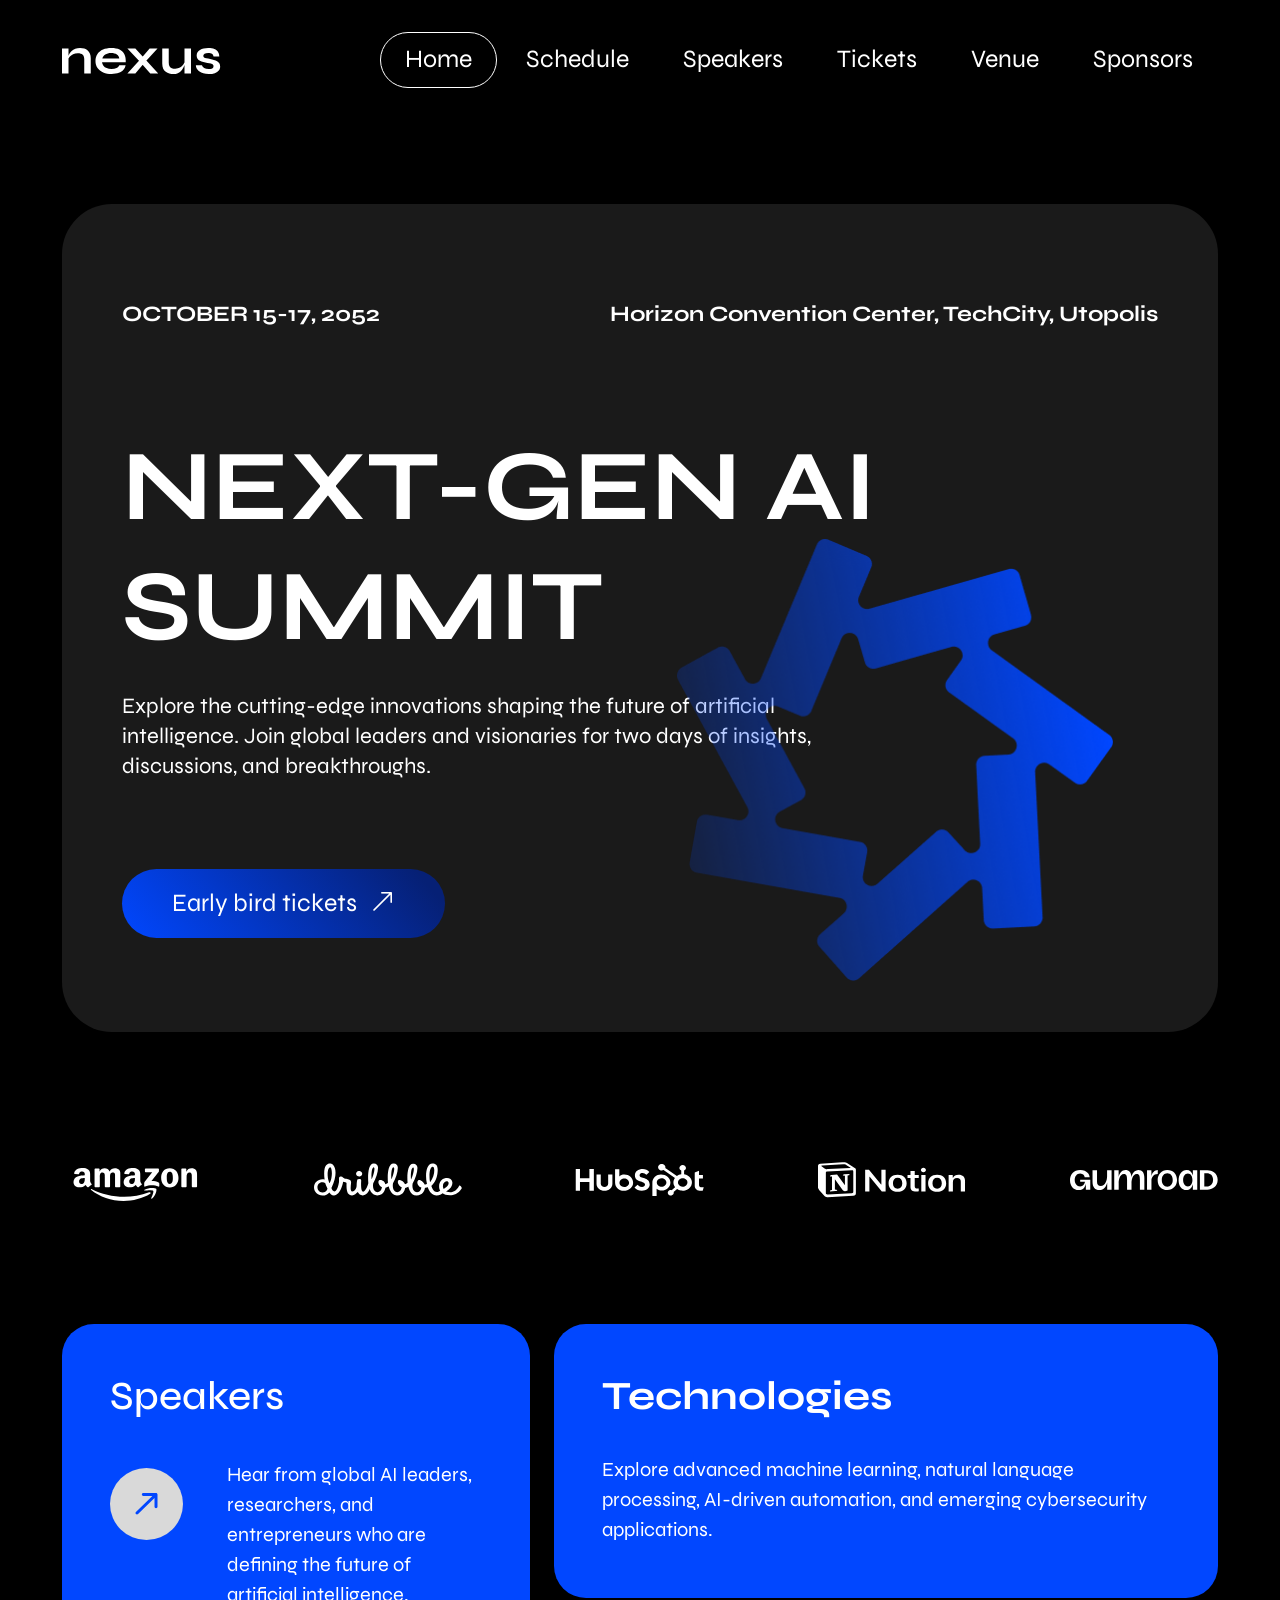
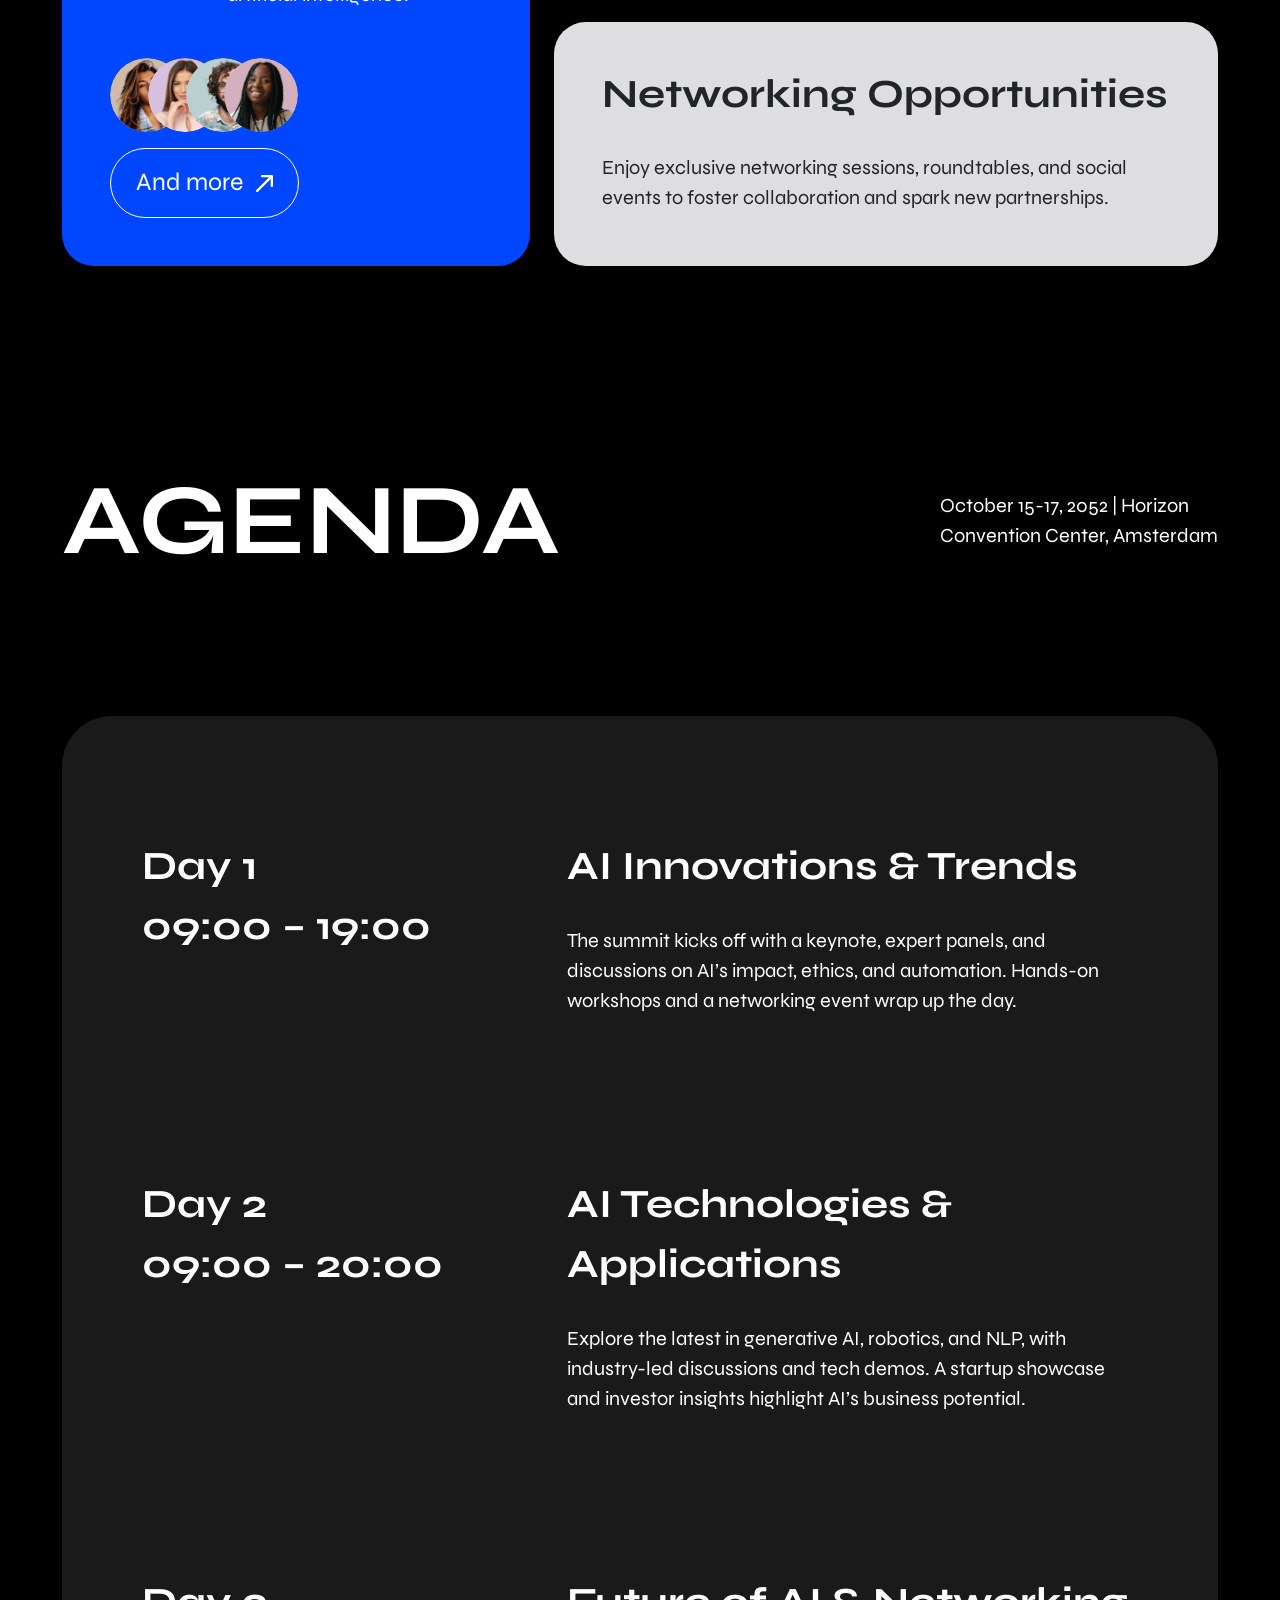
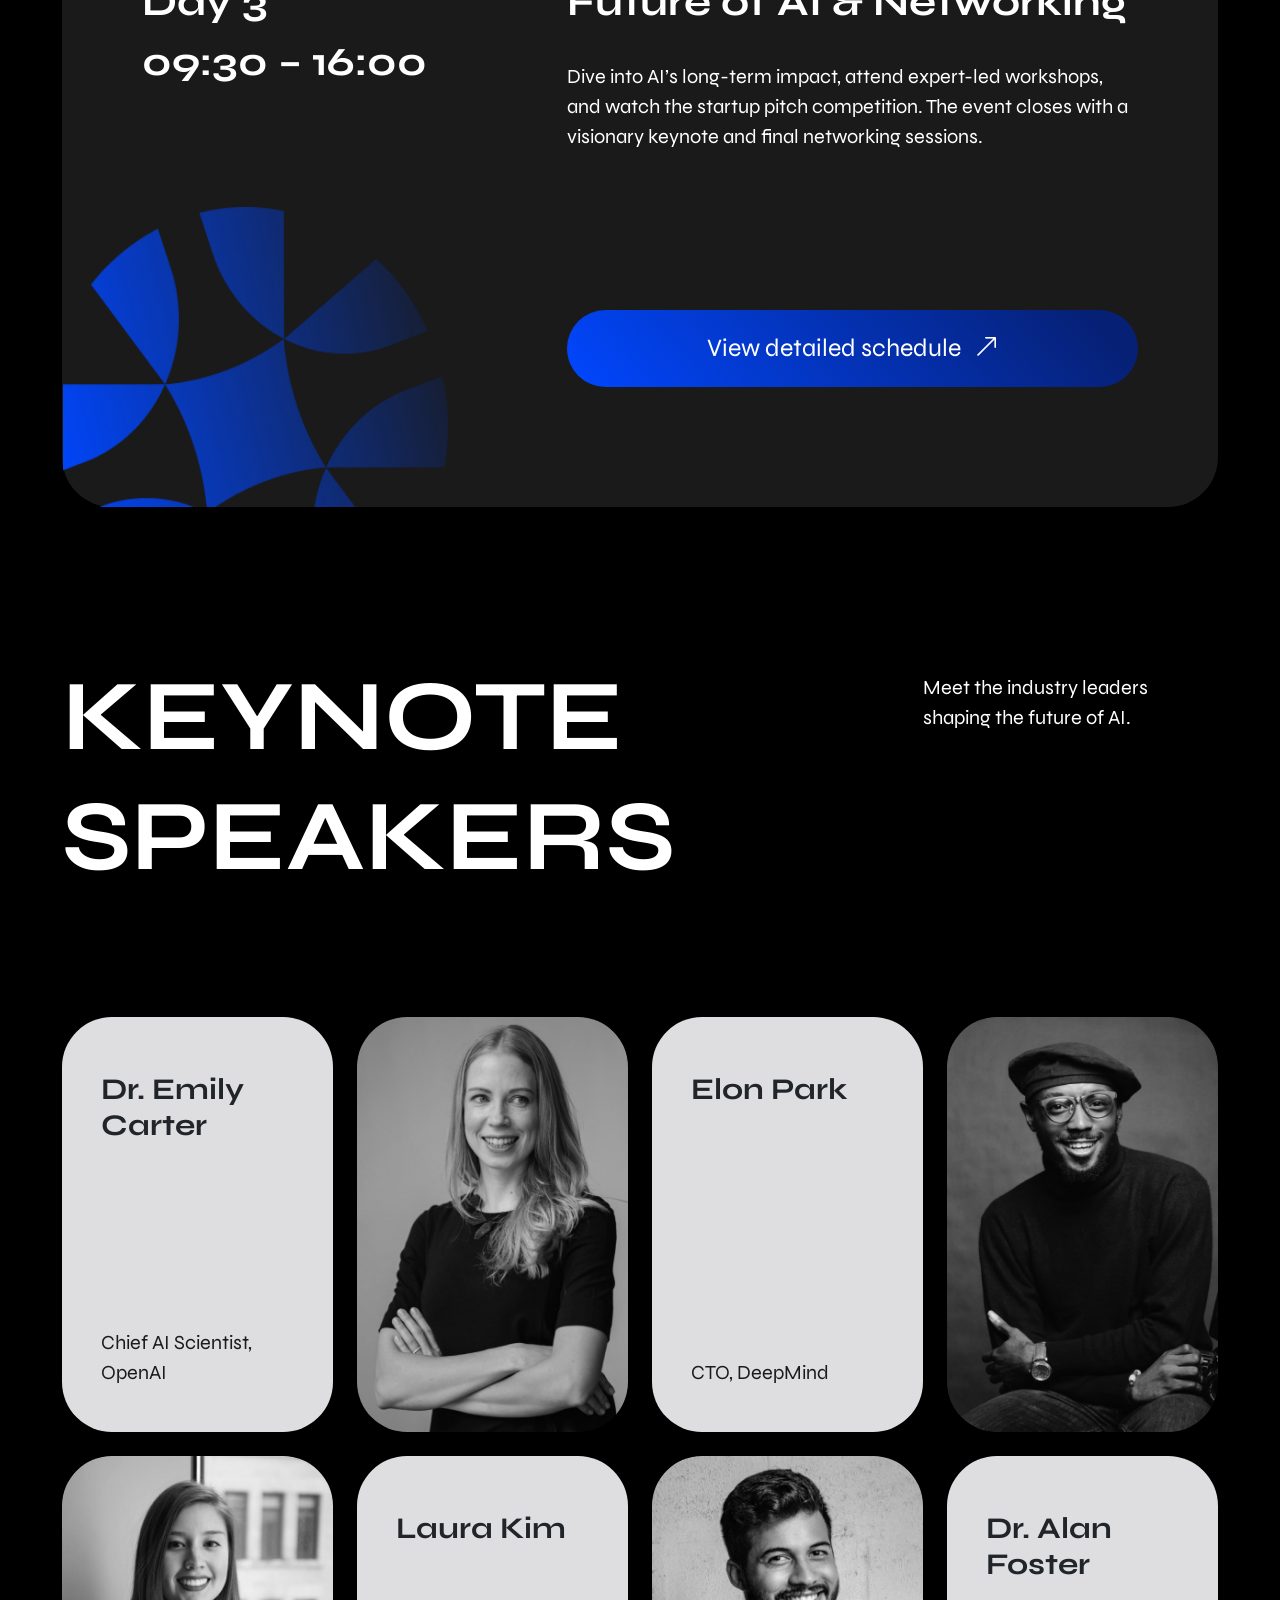
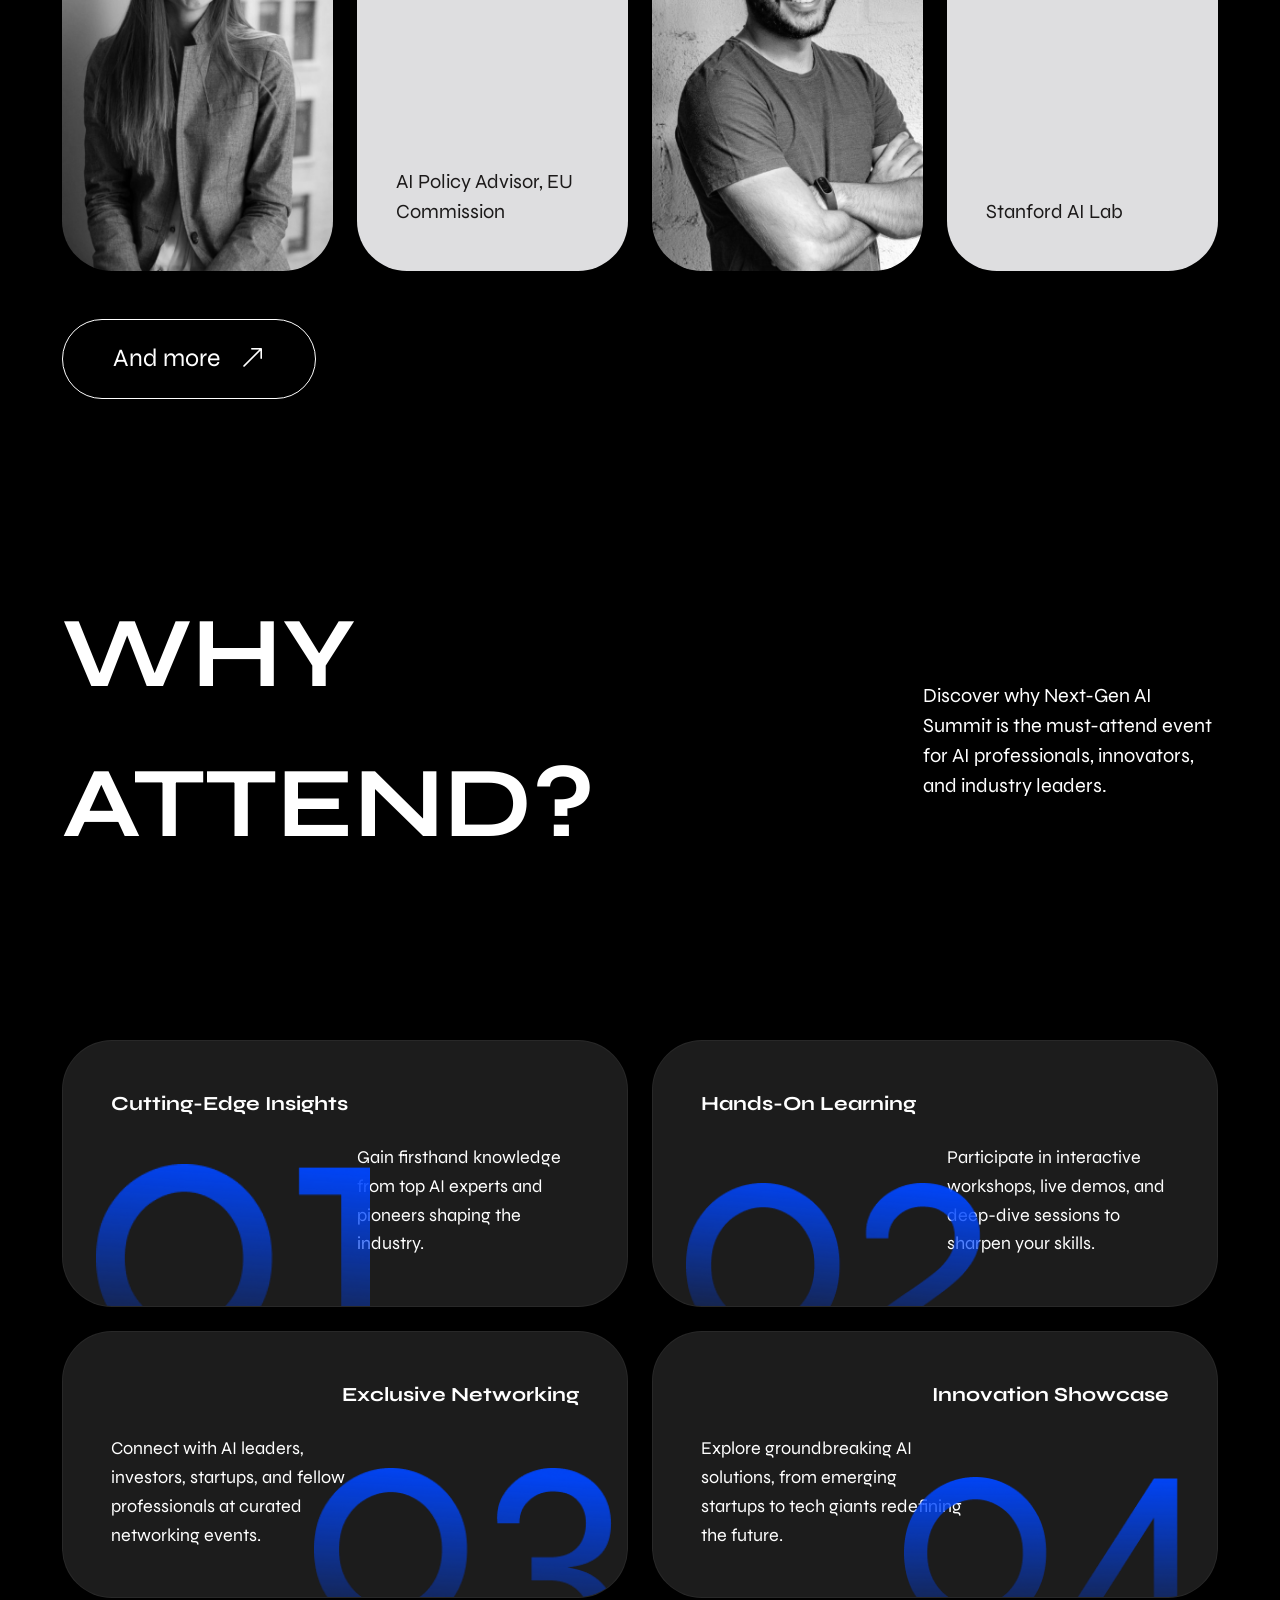
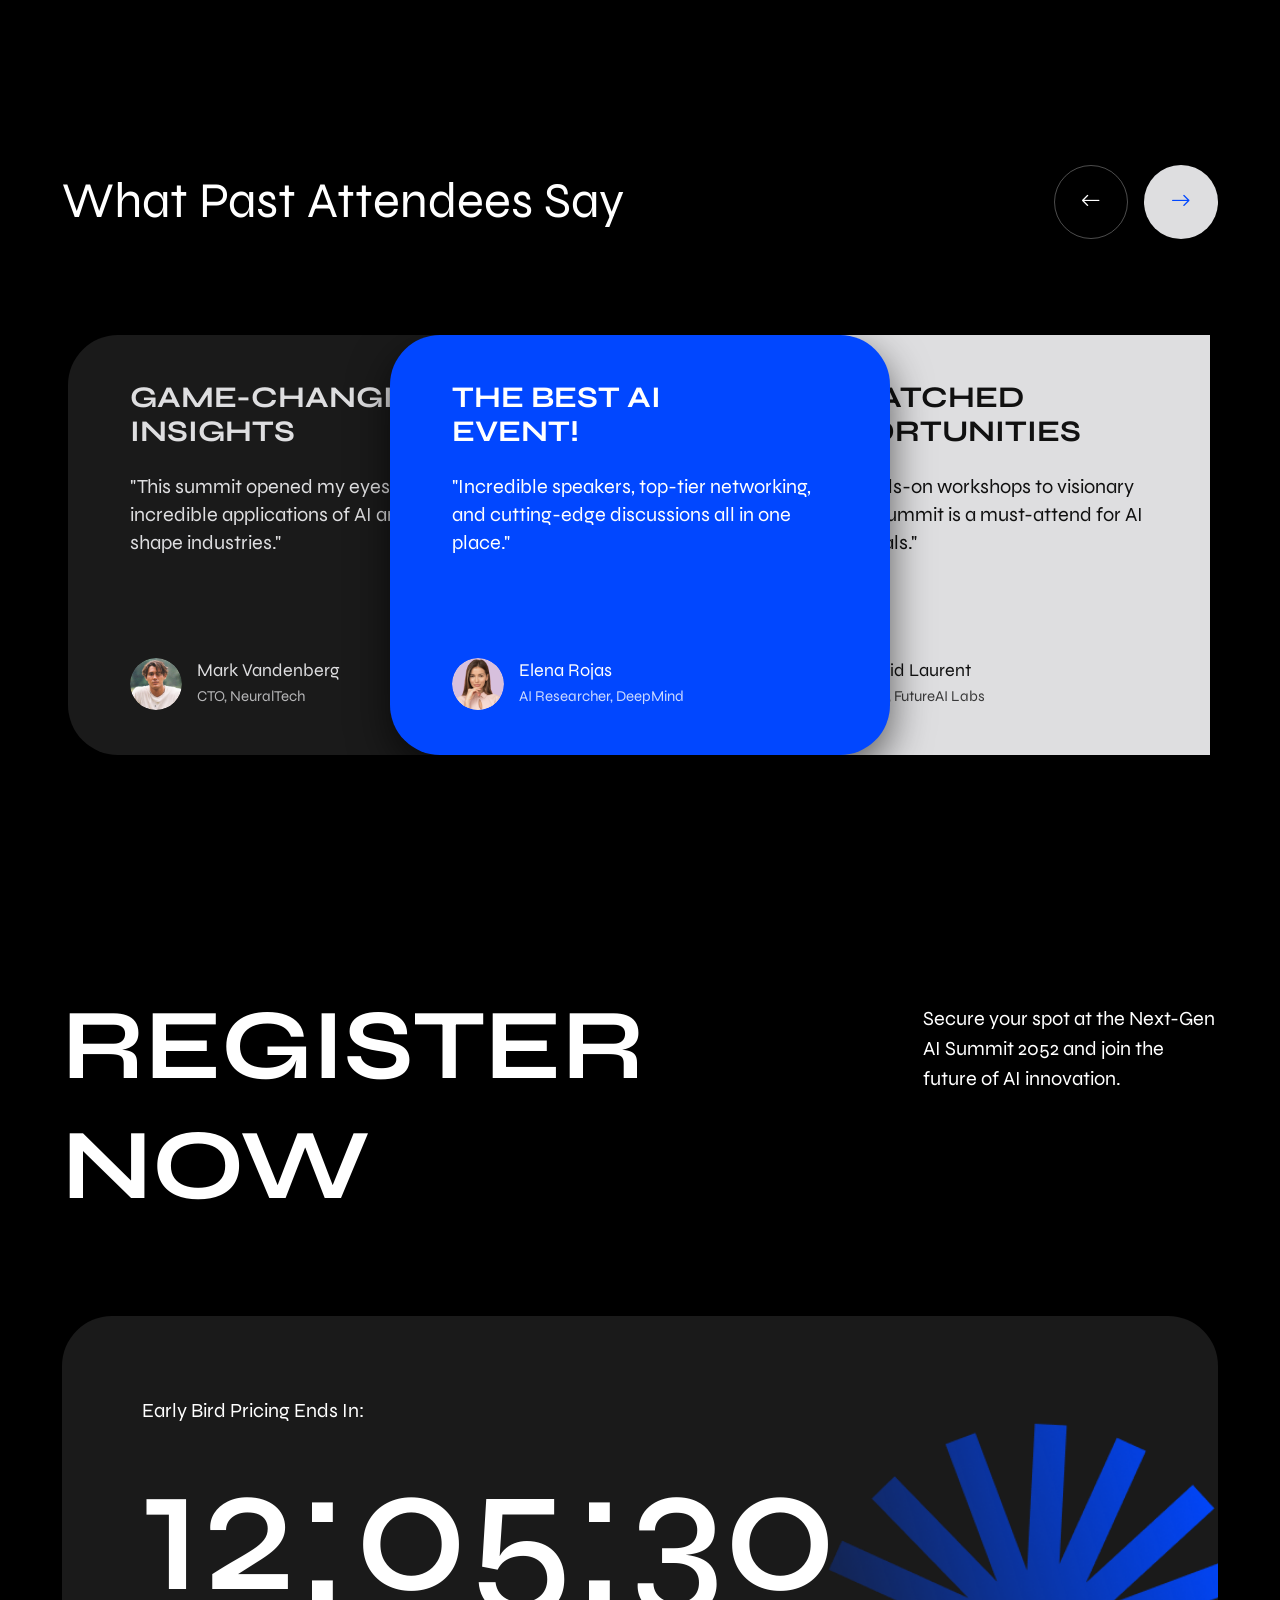
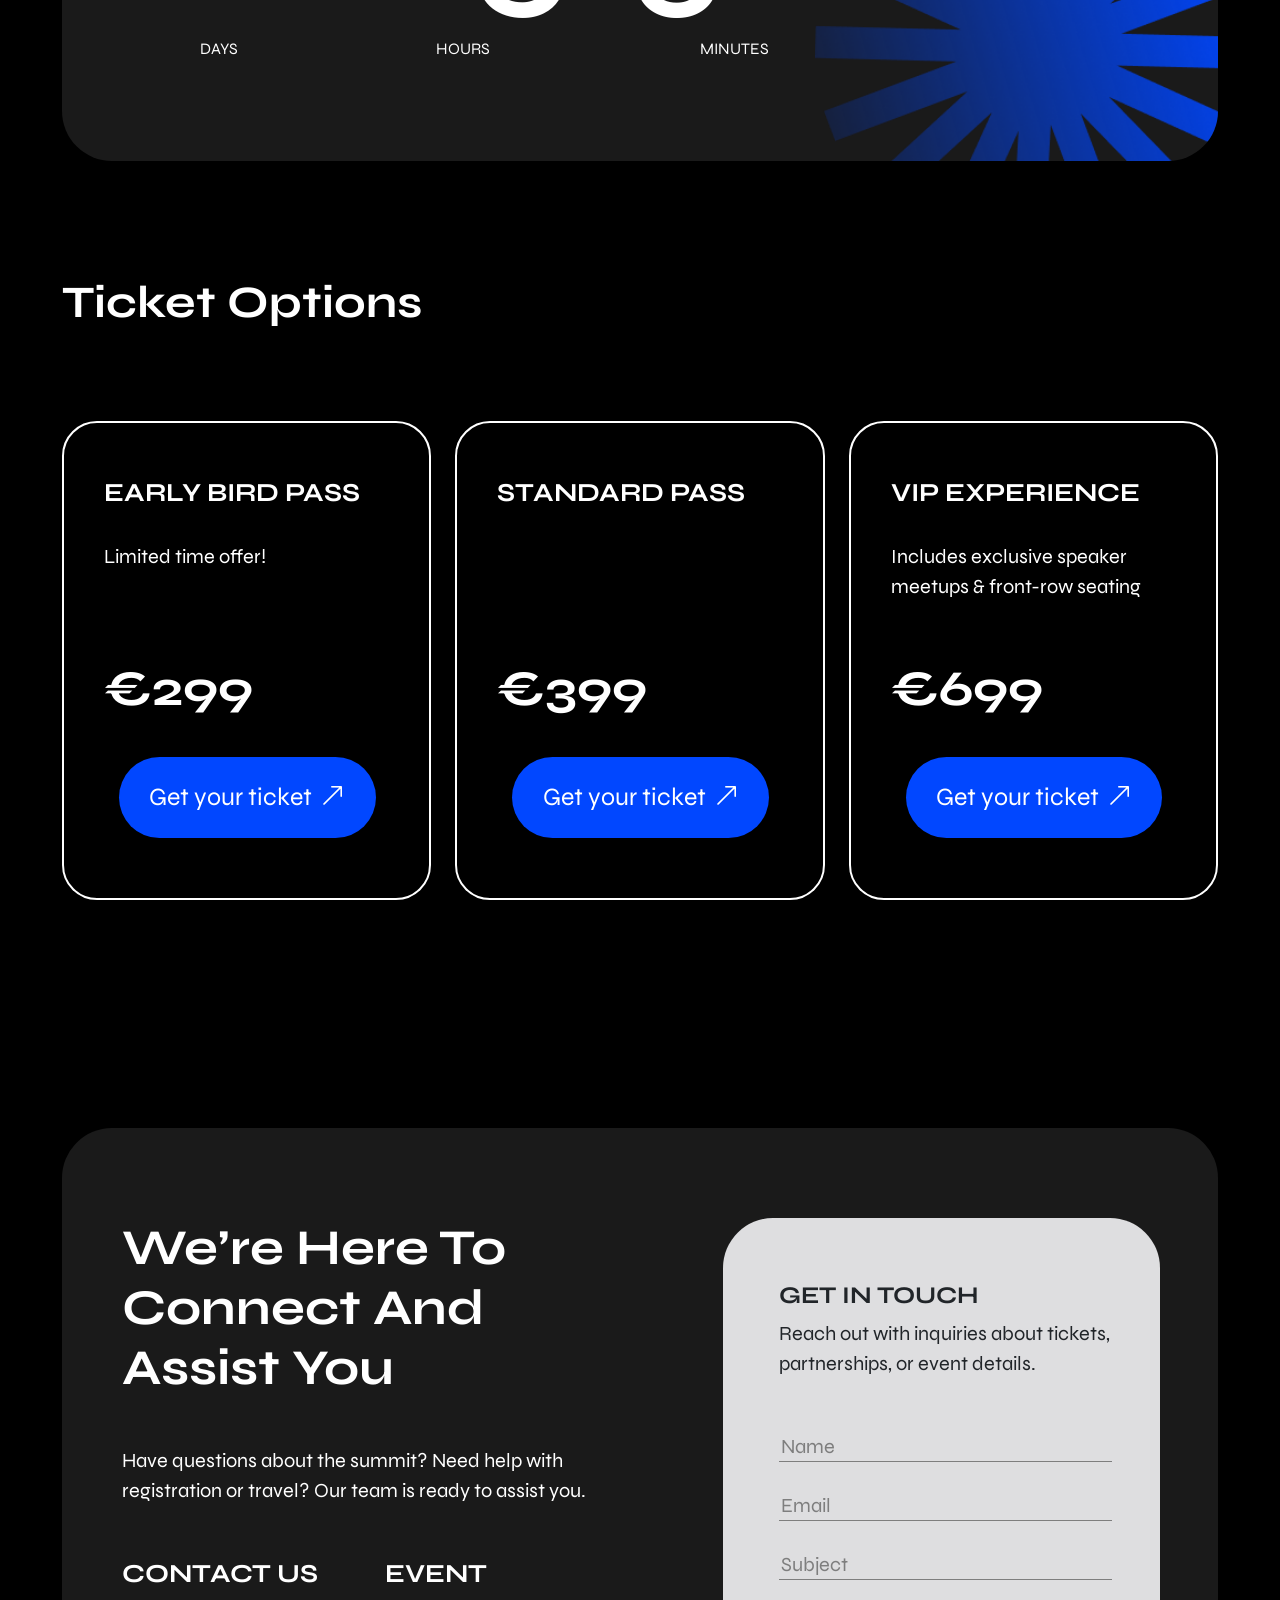
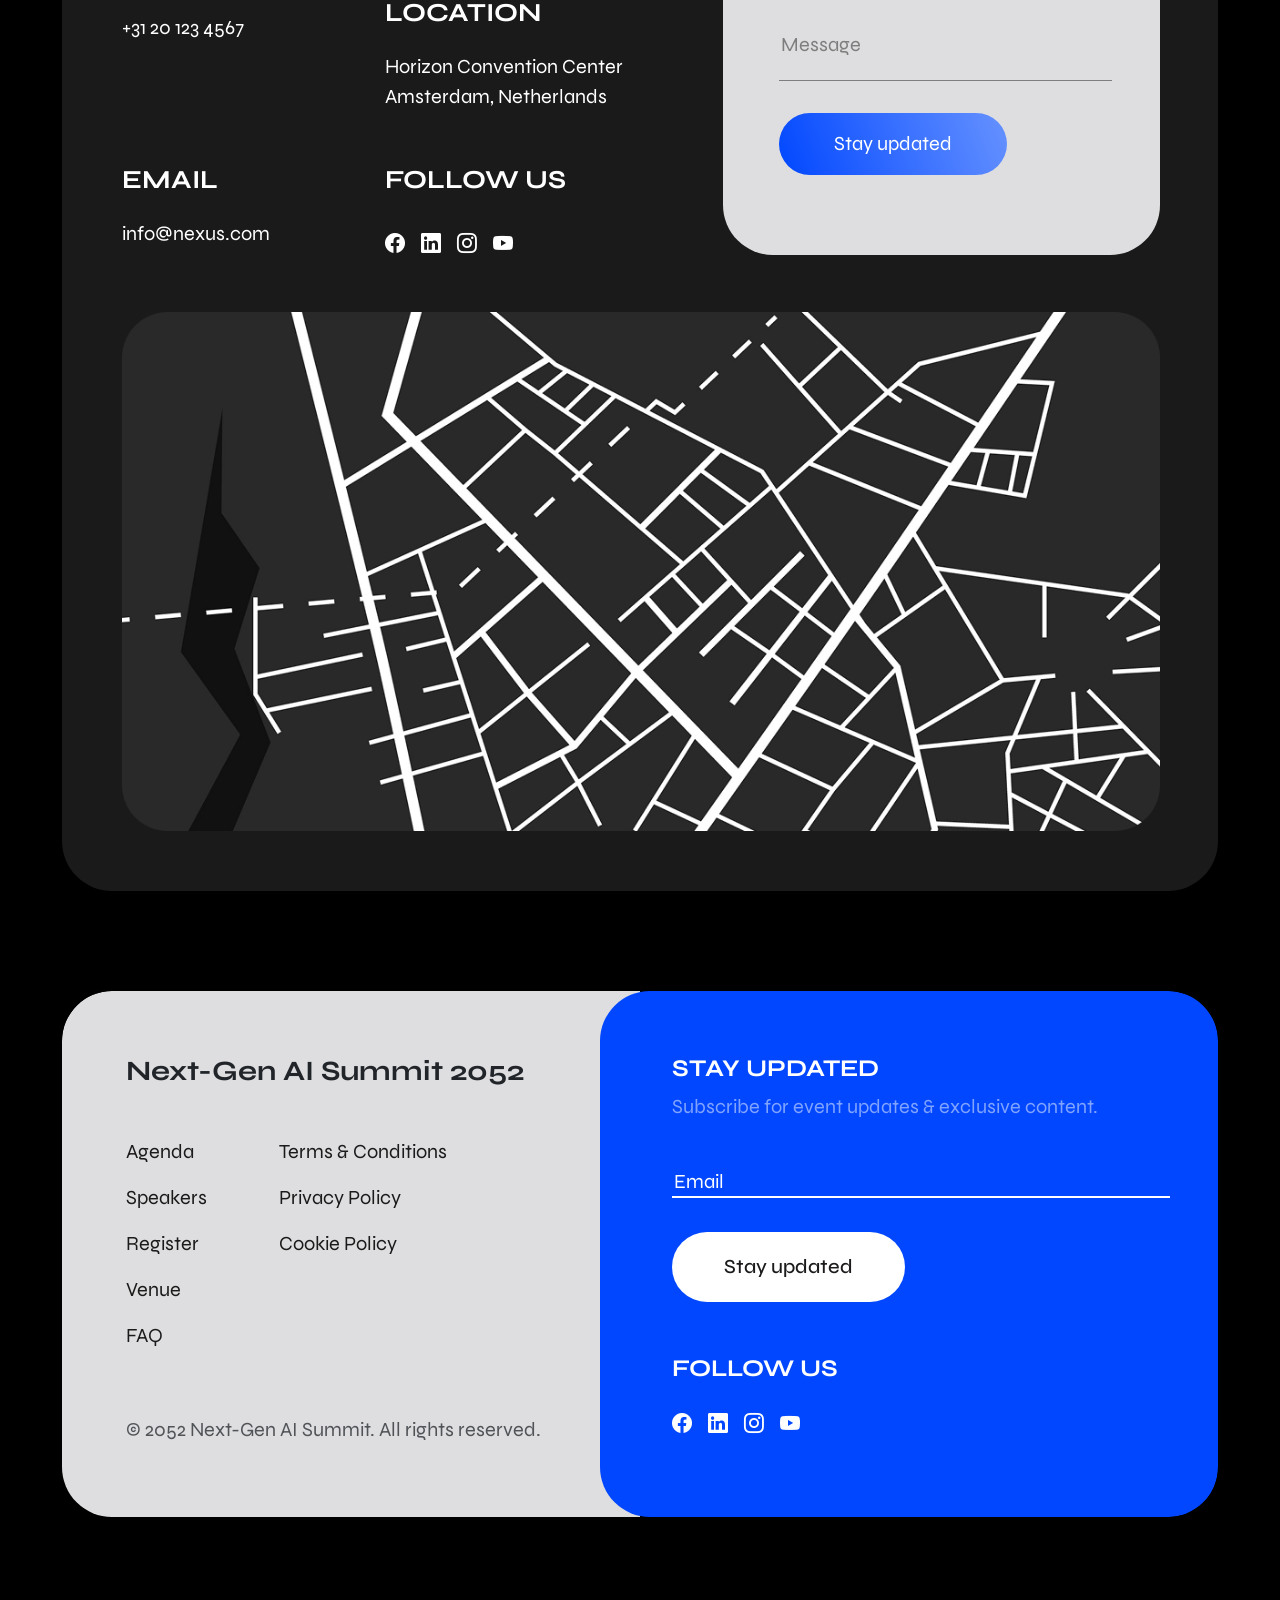
==== commit cd89e4e1: "[done] give marging form screen form the both side" ====
--- a/HTML/index.html
+++ b/HTML/index.html
@@ -152,7 +152,7 @@
                             </div>
                         </div>
                         <div class="d-flex align-items-center justify-content-between flex-wrap gap-3 mt-5">
-                            <div class="speaker-avatars d-flex">
+                            <div class="speaker-avatars d-flex me-4">
                                 <img src="../images/home/home-spekers-icone/Speaker.svg" alt="Speaker"
                                     class="feature-avatar" loading="lazy" height="74px" width="74px">
                                 <img src="../images/home/home-spekers-icone/Speaker-1.svg" alt="Speaker"
--- a/CSS/styles.css
+++ b/CSS/styles.css
@@ -599,17 +599,17 @@
 
 
 /* media queary */
-@media (min-width: 1200px) {
-  .on-big-screen {
-    max-width: calc(100% - 100px) !important;
+@media (min-width : 1330px) and (max-width : 1499.99px) {
+  .connect-section .connect-section-container .connect-card .connect-card-content .connect-card-img {
+    width: calc(100% + 10px) !important;
   }
 
   .testimonial-section .carousel-track .pos-left {
-    transform: translate(calc(-98% + -96px), -50%);
+    transform: translate(calc(-98% + -141px), -50%);
   }
 
   .testimonial-section .carousel-track .pos-center {
-    transform: translate(-40%, -50%);
+    transform: translate(-46%, -50%);
   }
 
   .testimonial-section .carousel-track .pos-right {
@@ -617,8 +617,28 @@
     max-width: 480px;
   }
 
+}
+
+@media (min-width: 1200px) and (max-width : 1330px) {
+  .on-big-screen {
+    max-width: calc(100% - 100px) !important;
+  }
+
+  .testimonial-section .carousel-track .pos-left {
+    transform: translate(calc(-98% + -32px), -50%);
+  }
+
+  .testimonial-section .carousel-track .pos-center {
+    transform: translate(-40%, -50%);
+  }
+
+  .testimonial-section .carousel-track .pos-right {
+    transform: translate(calc(50% + -100px), -50%);
+    max-width: 480px;
+  }
+
   .connect-section .connect-section-container .connect-card .connect-card-content .connect-card-img {
-    width: calc(100% + 131px) !important;
+    width: calc(100% + 136px) !important;
   }
 }
 
@@ -647,31 +667,6 @@
 
 }
 
-@media (min-width: 992px) {
-
-  .attend-section .attend-section-content .attend-image-left,
-  .attend-section .attend-section-content .attend-image-left-2 {
-    bottom: -55px;
-    left: -3px;
-    height: auto;
-  }
-
-  .attend-section .attend-section-content .attend-image-left {
-    max-width: 200px;
-  }
-
-  .attend-section .attend-section-content .attend-image-left-2 {
-    max-width: 210px;
-  }
-
-  .attend-section .attend-section-content .attend-image-right {
-    bottom: -48px;
-    right: -30px;
-    max-width: 240px;
-    height: auto;
-  }
-}
-
 @media (min-width: 768px) and (max-width: 991px) {
   .on-big-screen {
     max-width: calc(100% - 20px) !important;
@@ -687,11 +682,7 @@
 
 
   .hero-section .hero-section-container .hero-card .hero-content .hero-title {
-    font-size: 50px;
-  }
-
-  .hero-section .hero-section-container .hero-card .hero-content .hero-subtitle {
-    max-width: 470px;
+    font-size: 86px;
   }
 
   .hero-section .hero-section-container .hero-card .hero-content .hero-btn {
@@ -845,7 +836,7 @@
   }
 
   .connect-section .connect-section-container .connect-card .connect-card-content .connect-card-img {
-    width: calc(100% + 85px);
+    width: calc(100% + 71px);
     margin: 0 0 50px calc(100% - 101.5%);
   }
 
@@ -862,13 +853,13 @@
   }
 }
 
-@media (min-width: 992px) and (max-width: 1199px) {
+@media (min-width: 991px) and (max-width: 1199px) {
   .on-big-screen {
-    max-width: calc(100% - 30px) !important;
+    max-width: calc(100% - 100px) !important;
   }
 
   .hero-section .hero-section-container .hero-card .hero-content .hero-title {
-    font-size: 70px;
+    font-size: 80px;
   }
 
   .hero-section .hero-section-container .hero-card .hero-content .hero-btn {
@@ -877,9 +868,8 @@
   }
 
   .hero-section .hero-section-container .hero-card .hero-content .hero-star-img {
-    right: auto;
-    top: auto;
-    display: block;
+    top: 30px;
+    right: calc(100% + -840px);
     margin: 120px 0 0 500px;
     max-width: 310px;
     max-height: 310px;
@@ -900,8 +890,30 @@
   }
 
   .connect-section .connect-section-container .connect-card .connect-card-content .connect-card-img {
-    width: calc(100% + 31px);
-    margin: 0 0 50px -13px;
+    width: calc(100% + 63px);
+    margin: 0 0 50px 0;
+  }
+
+  .attend-section .attend-section-content .attend-image-left,
+  .attend-section .attend-section-content .attend-image-left-2 {
+    bottom: -55px;
+    left: -3px;
+    height: auto;
+  }
+
+  .attend-section .attend-section-content .attend-image-left {
+    max-width: 200px;
+  }
+
+  .attend-section .attend-section-content .attend-image-left-2 {
+    max-width: 210px;
+  }
+
+  .attend-section .attend-section-content .attend-image-right {
+    bottom: -48px;
+    right: -30px;
+    max-width: 240px;
+    height: auto;
   }
 }
 
@@ -983,9 +995,7 @@
 
   .features-section .feature-card-content .features-section-btn {
     font-size: 16px;
-    padding: 10px 20px;
-    display: inline-block;
-    width: 100%;
+    padding: 13px 24px;
   }
 
   .agenda-section {
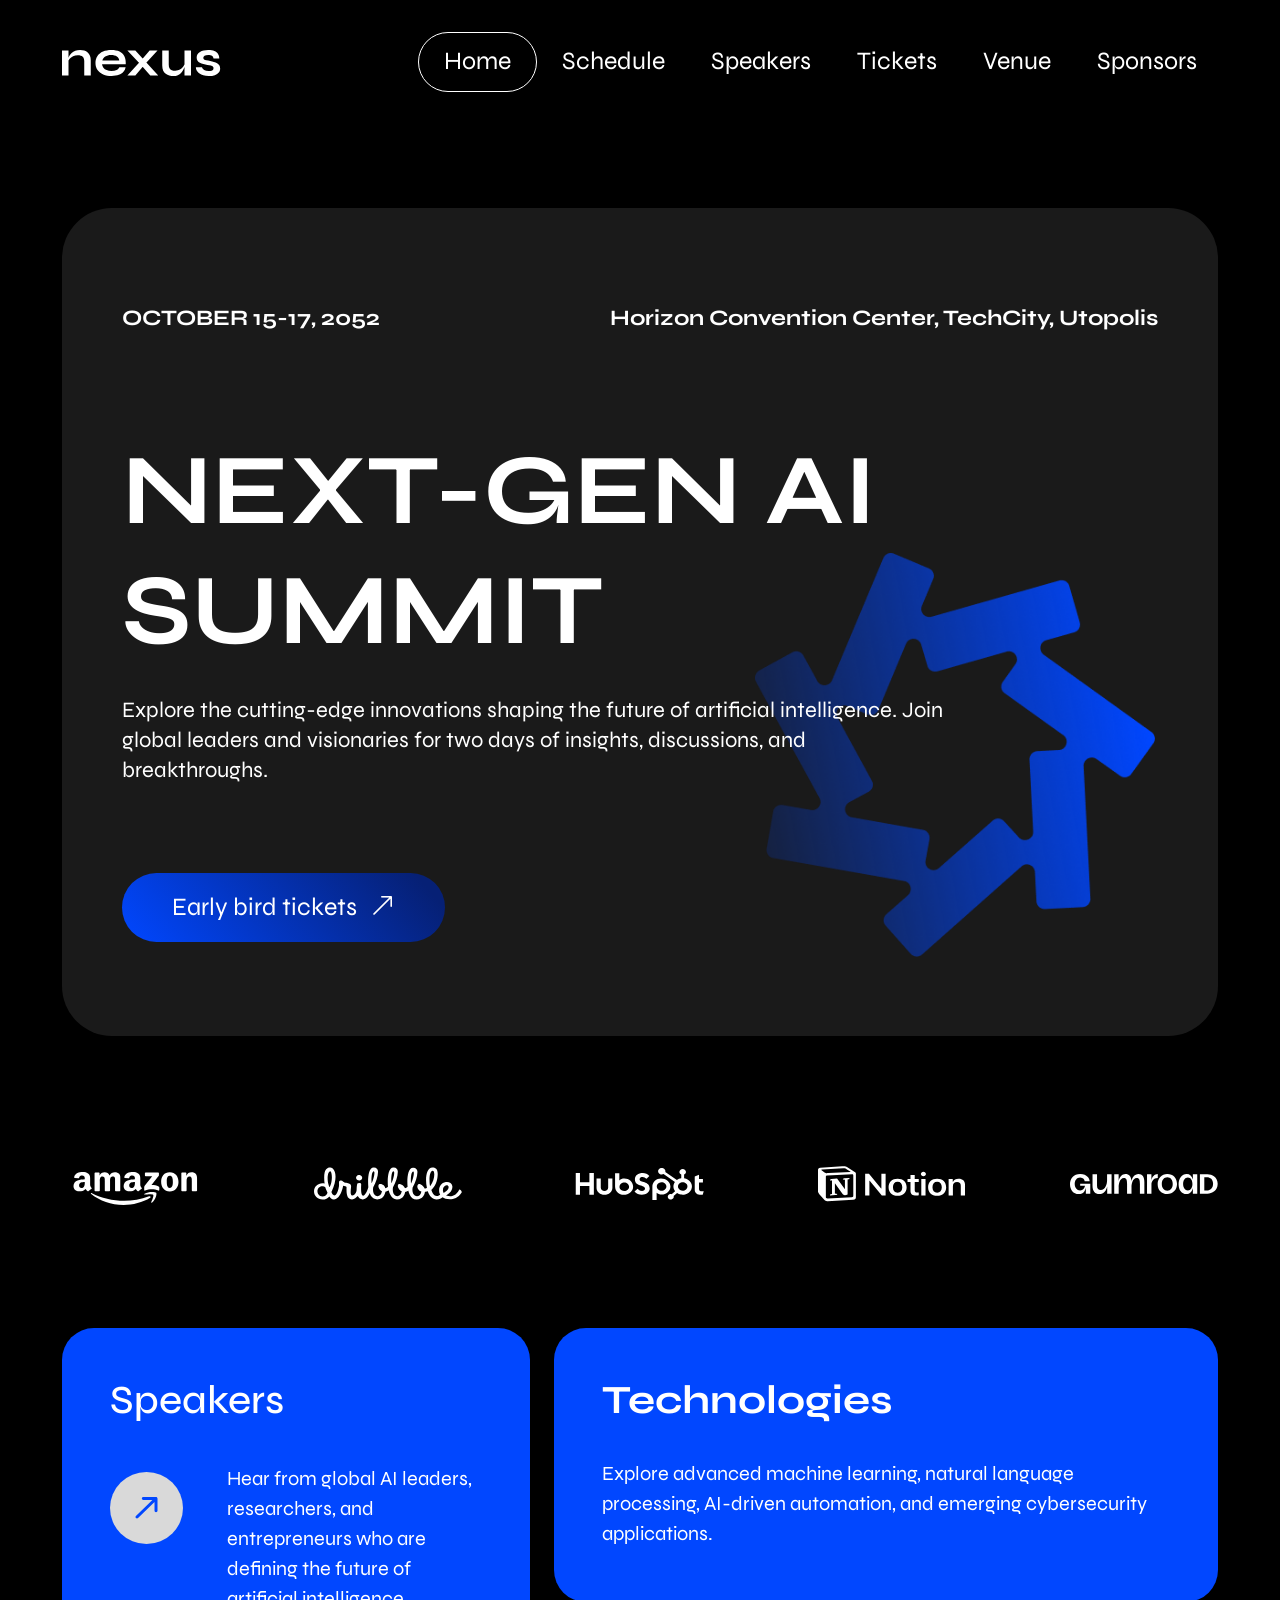
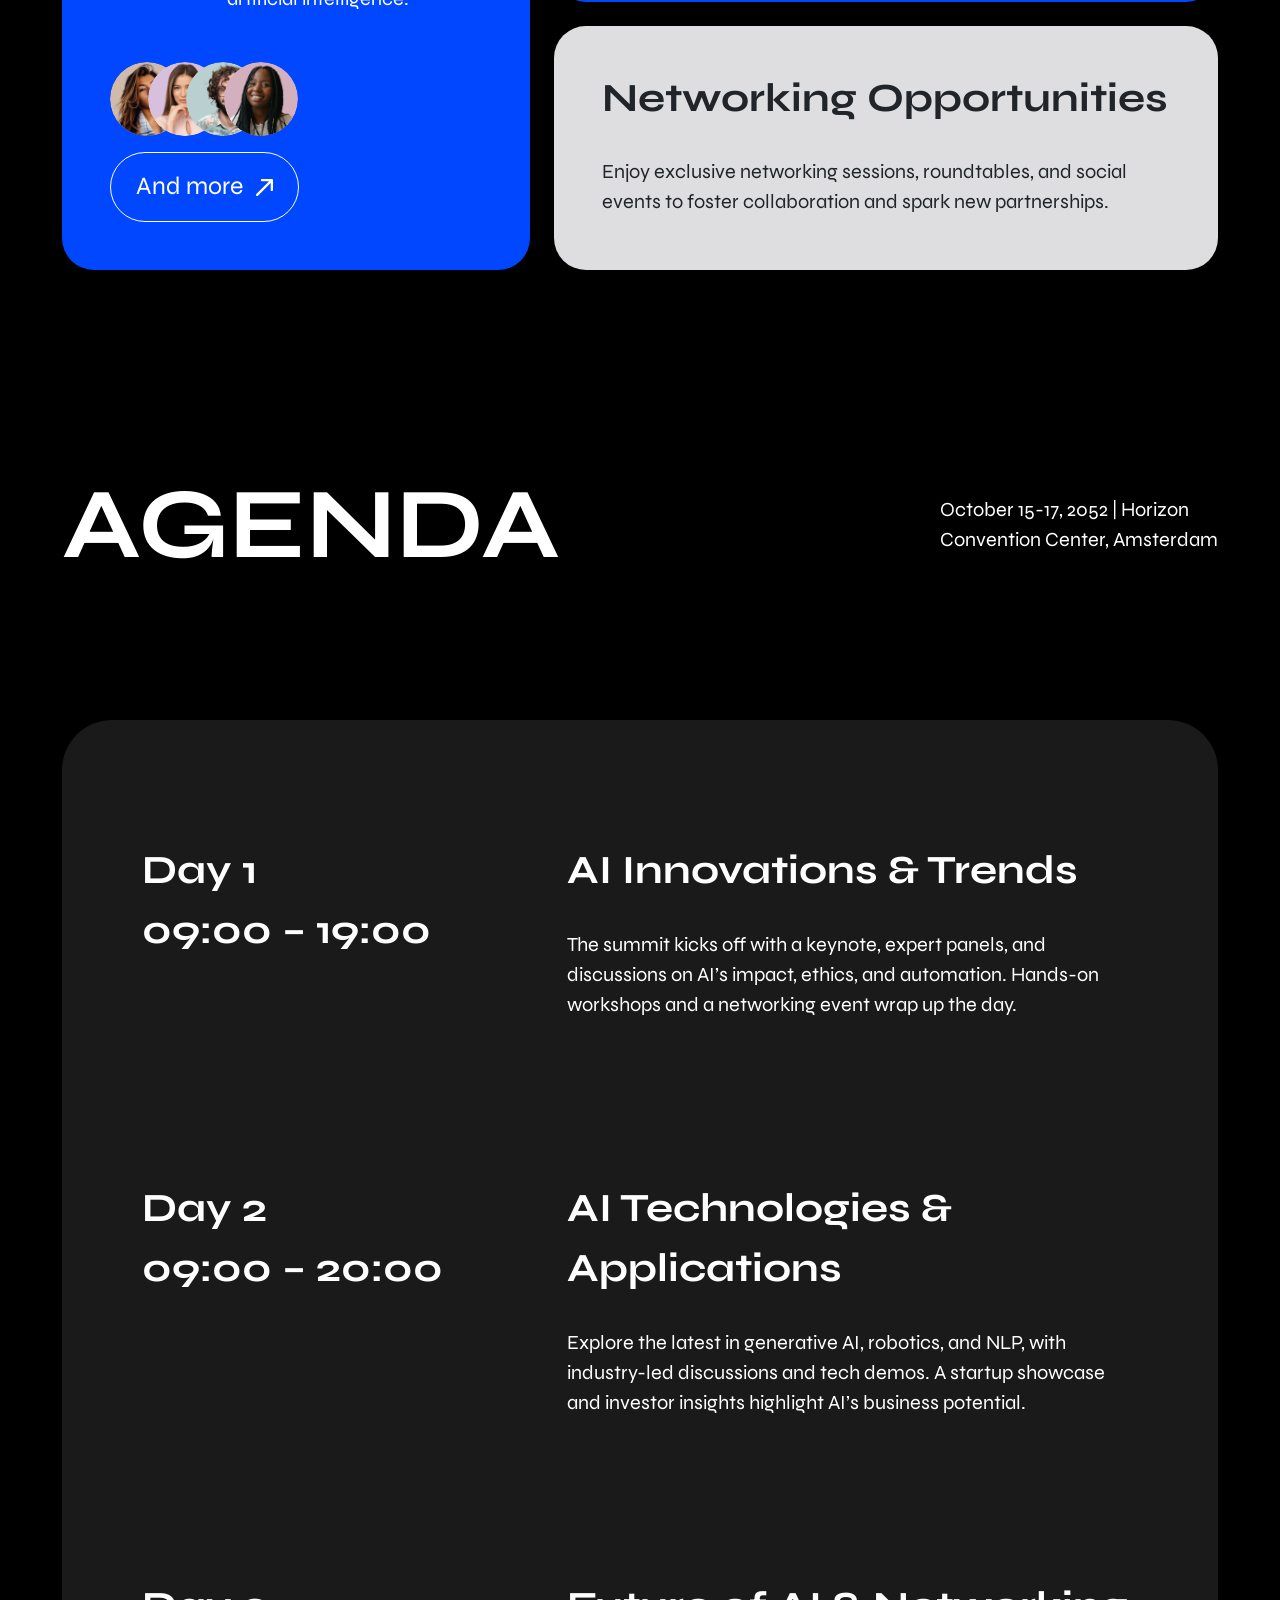
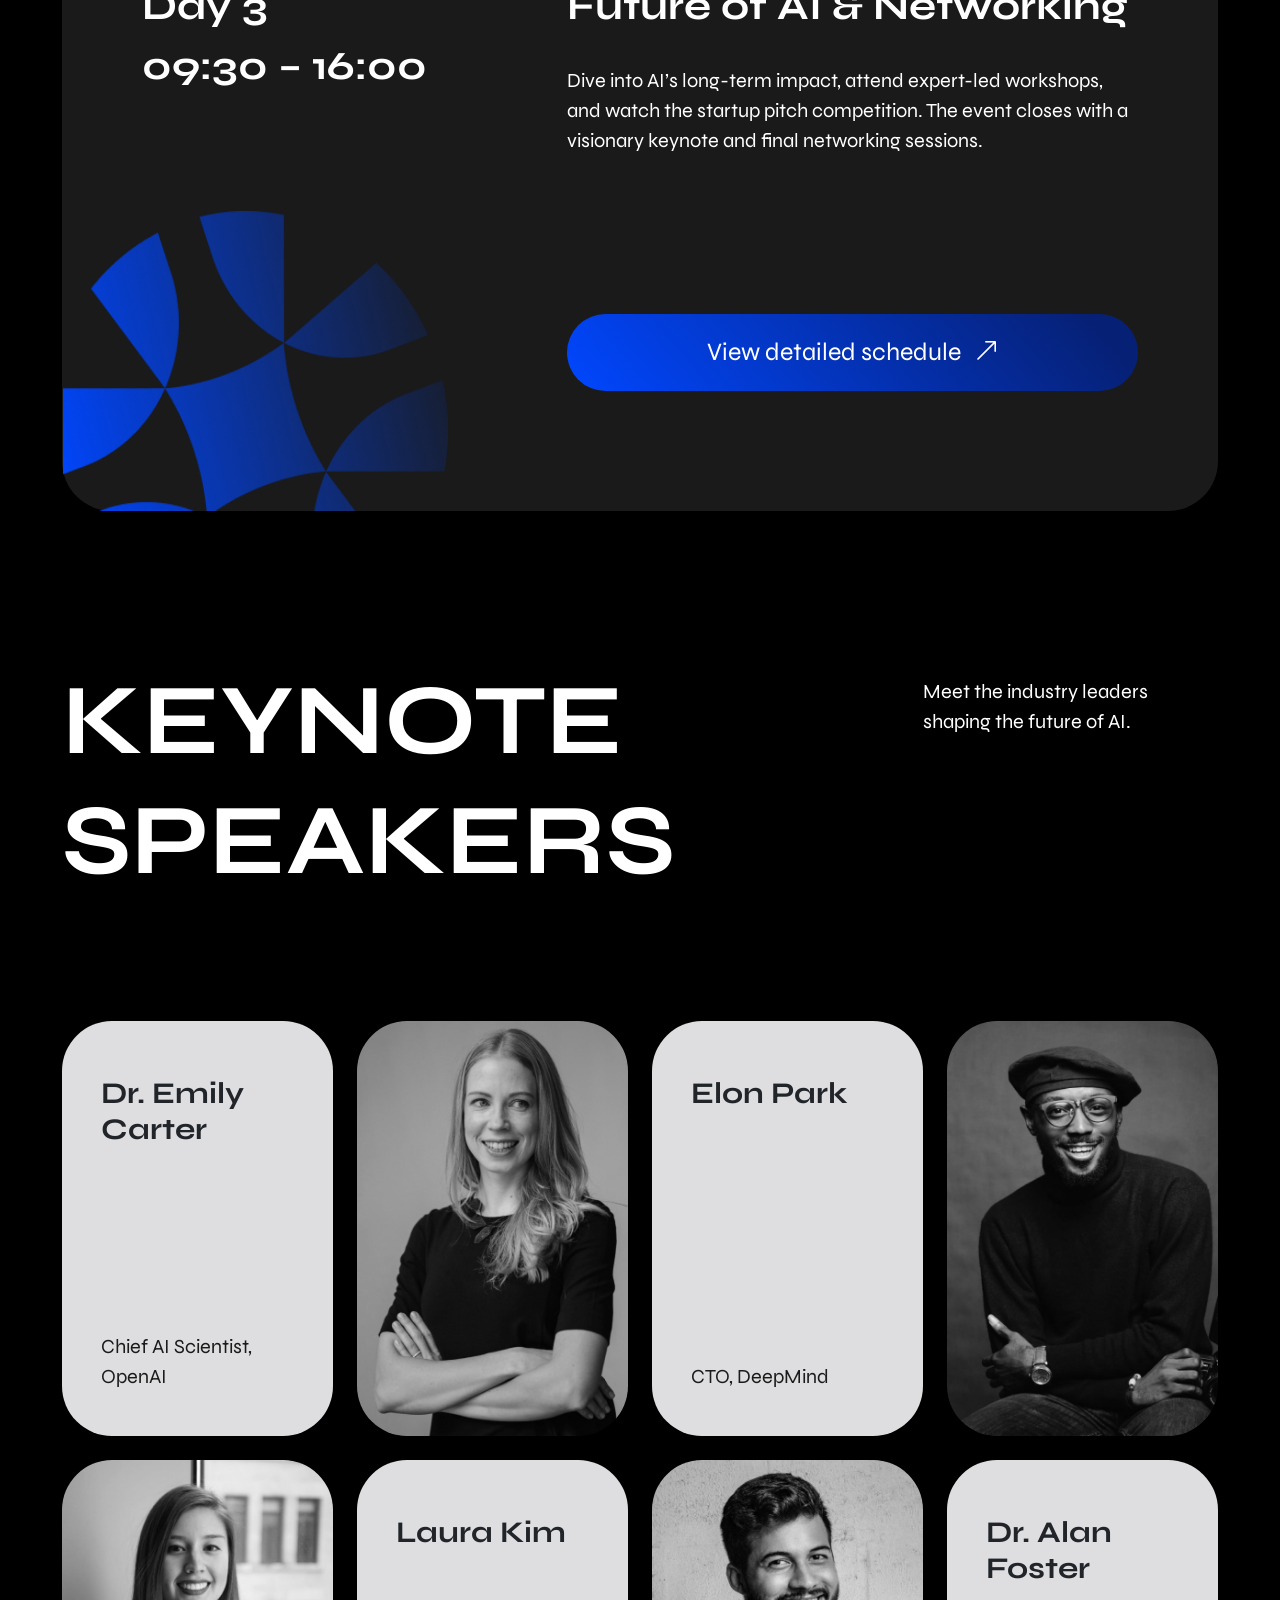
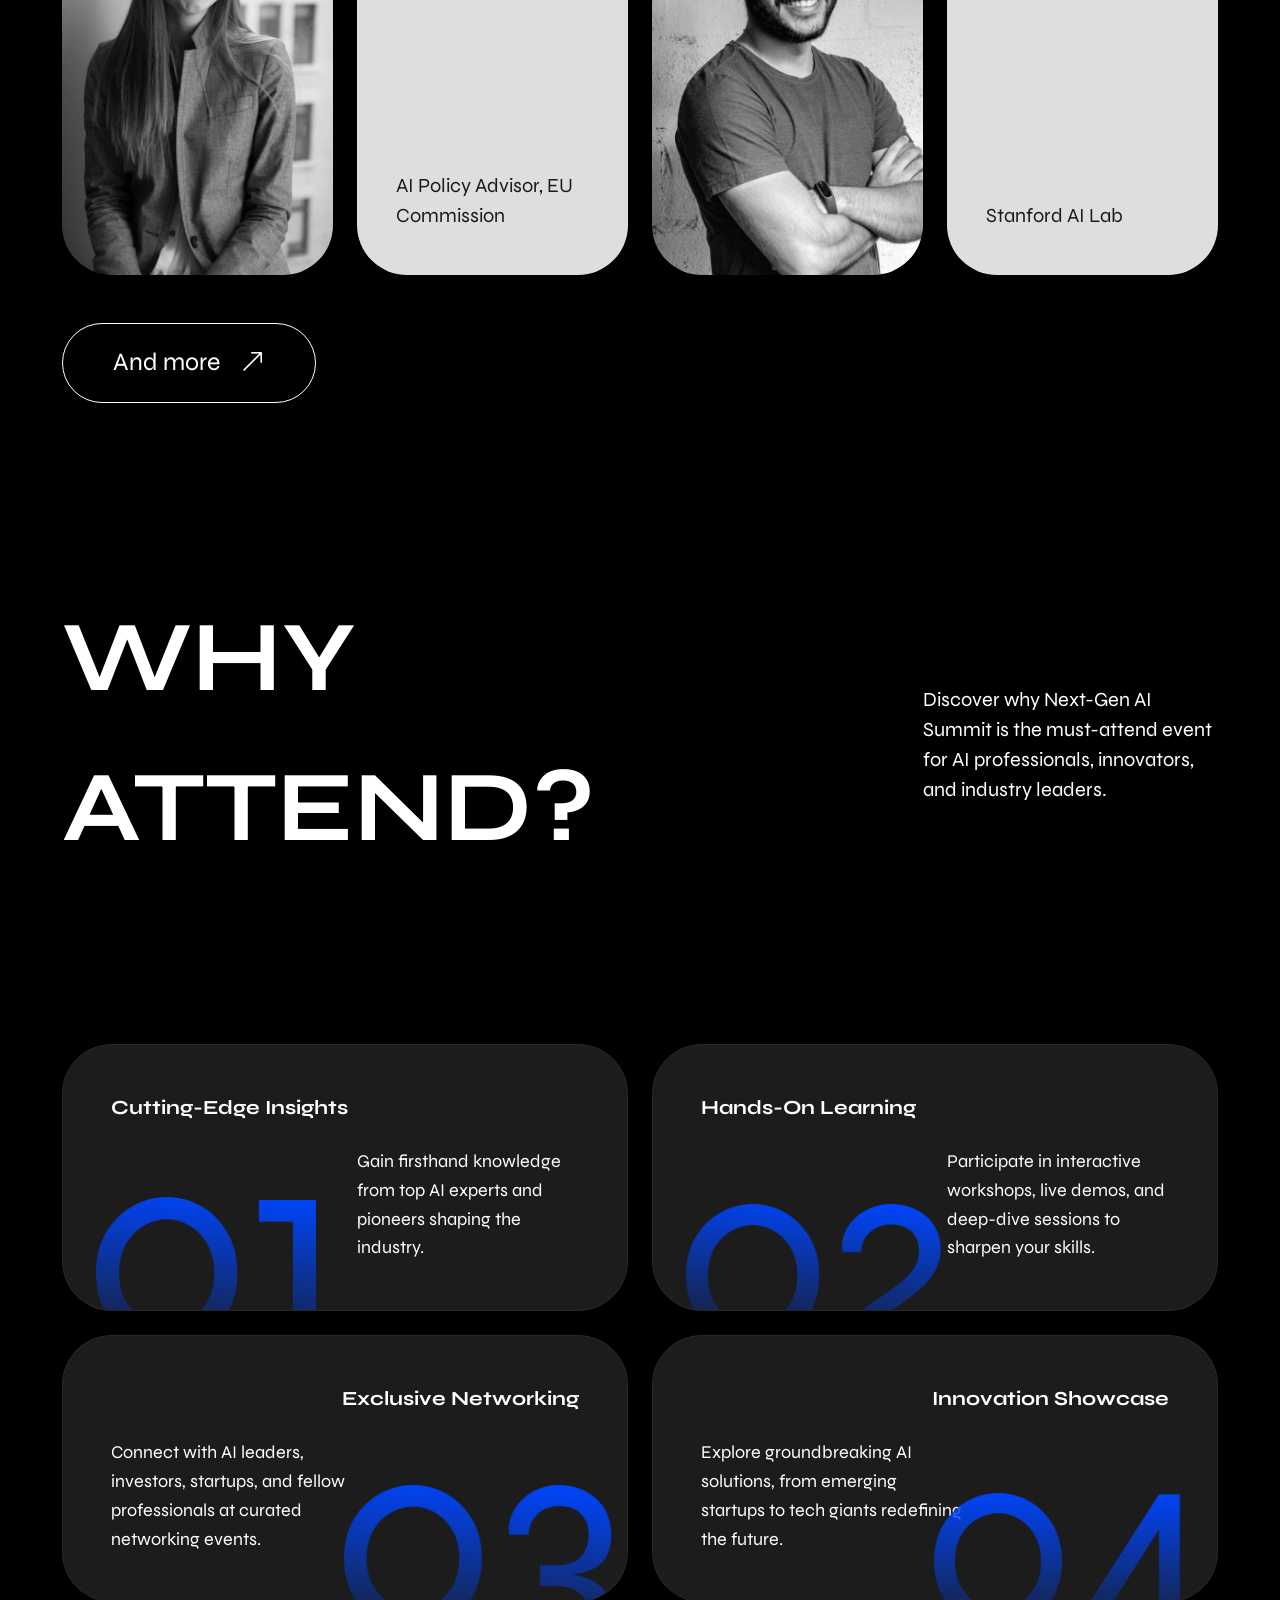
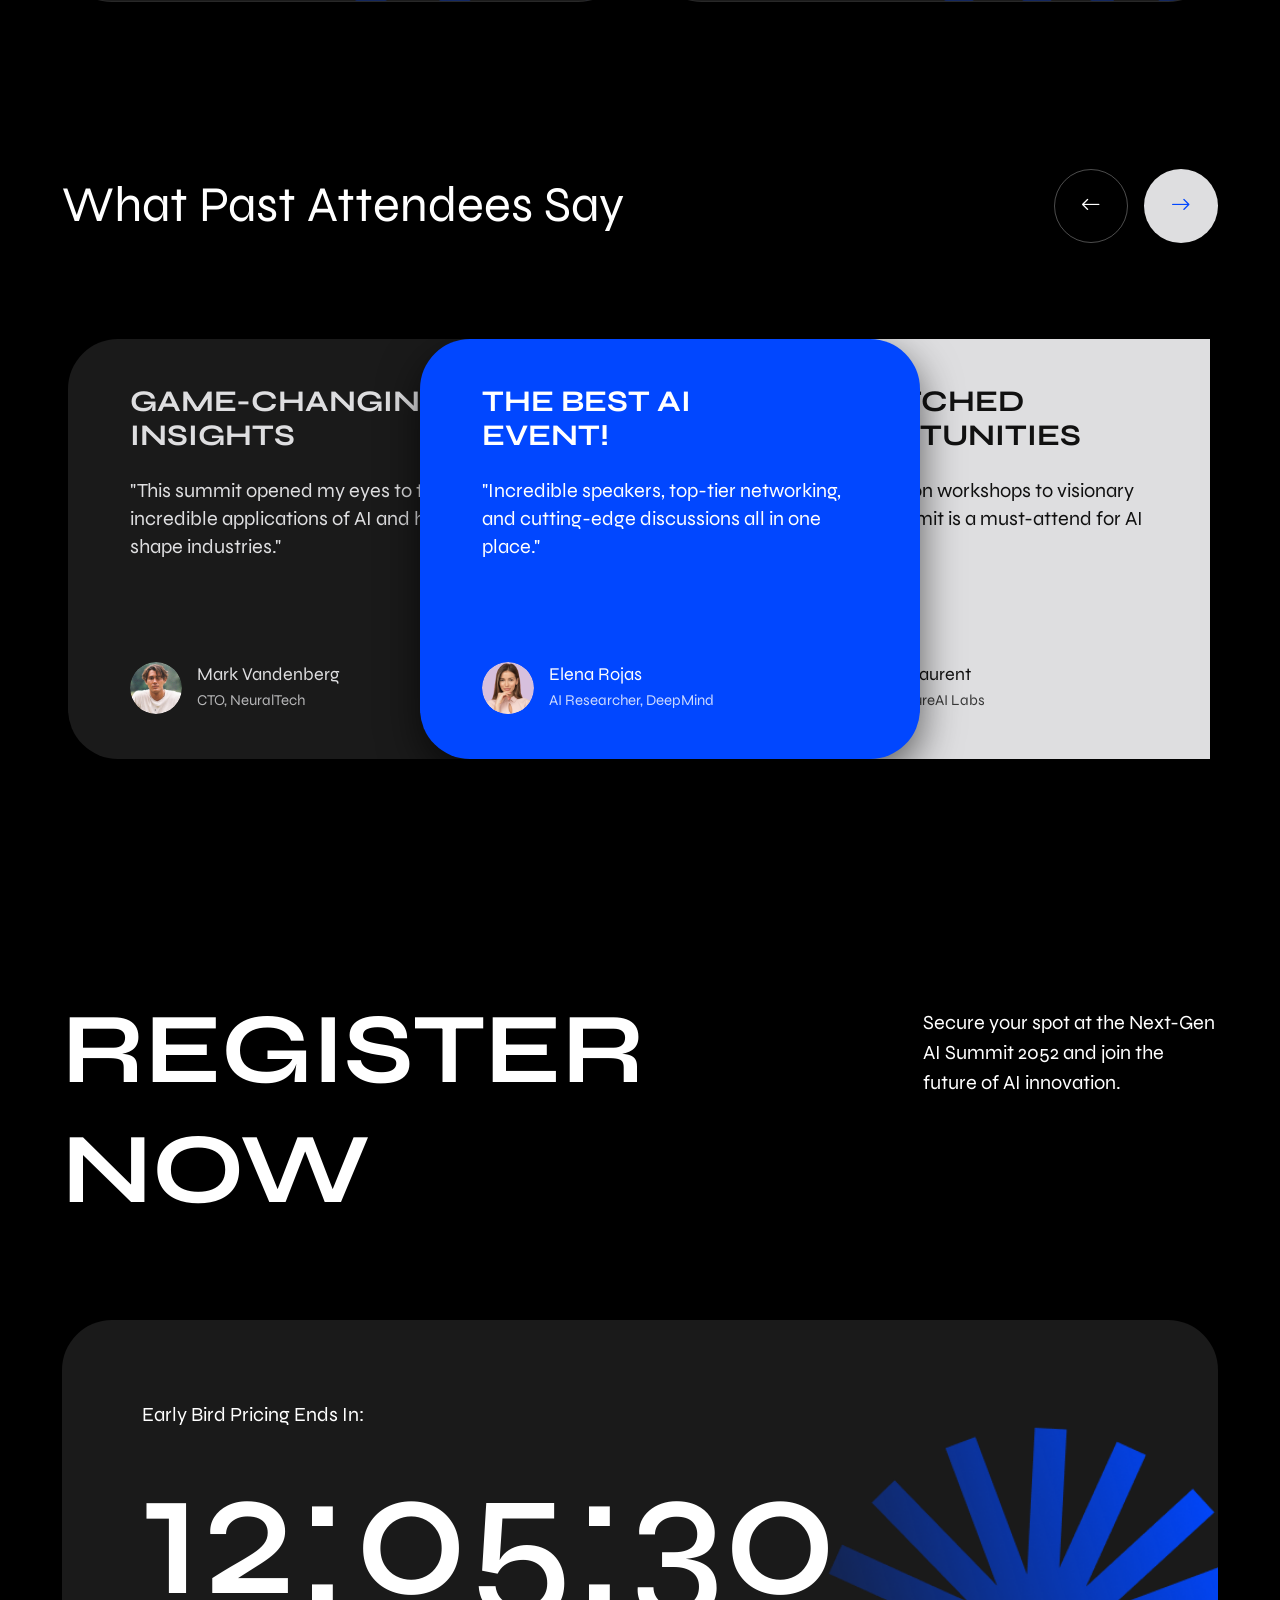
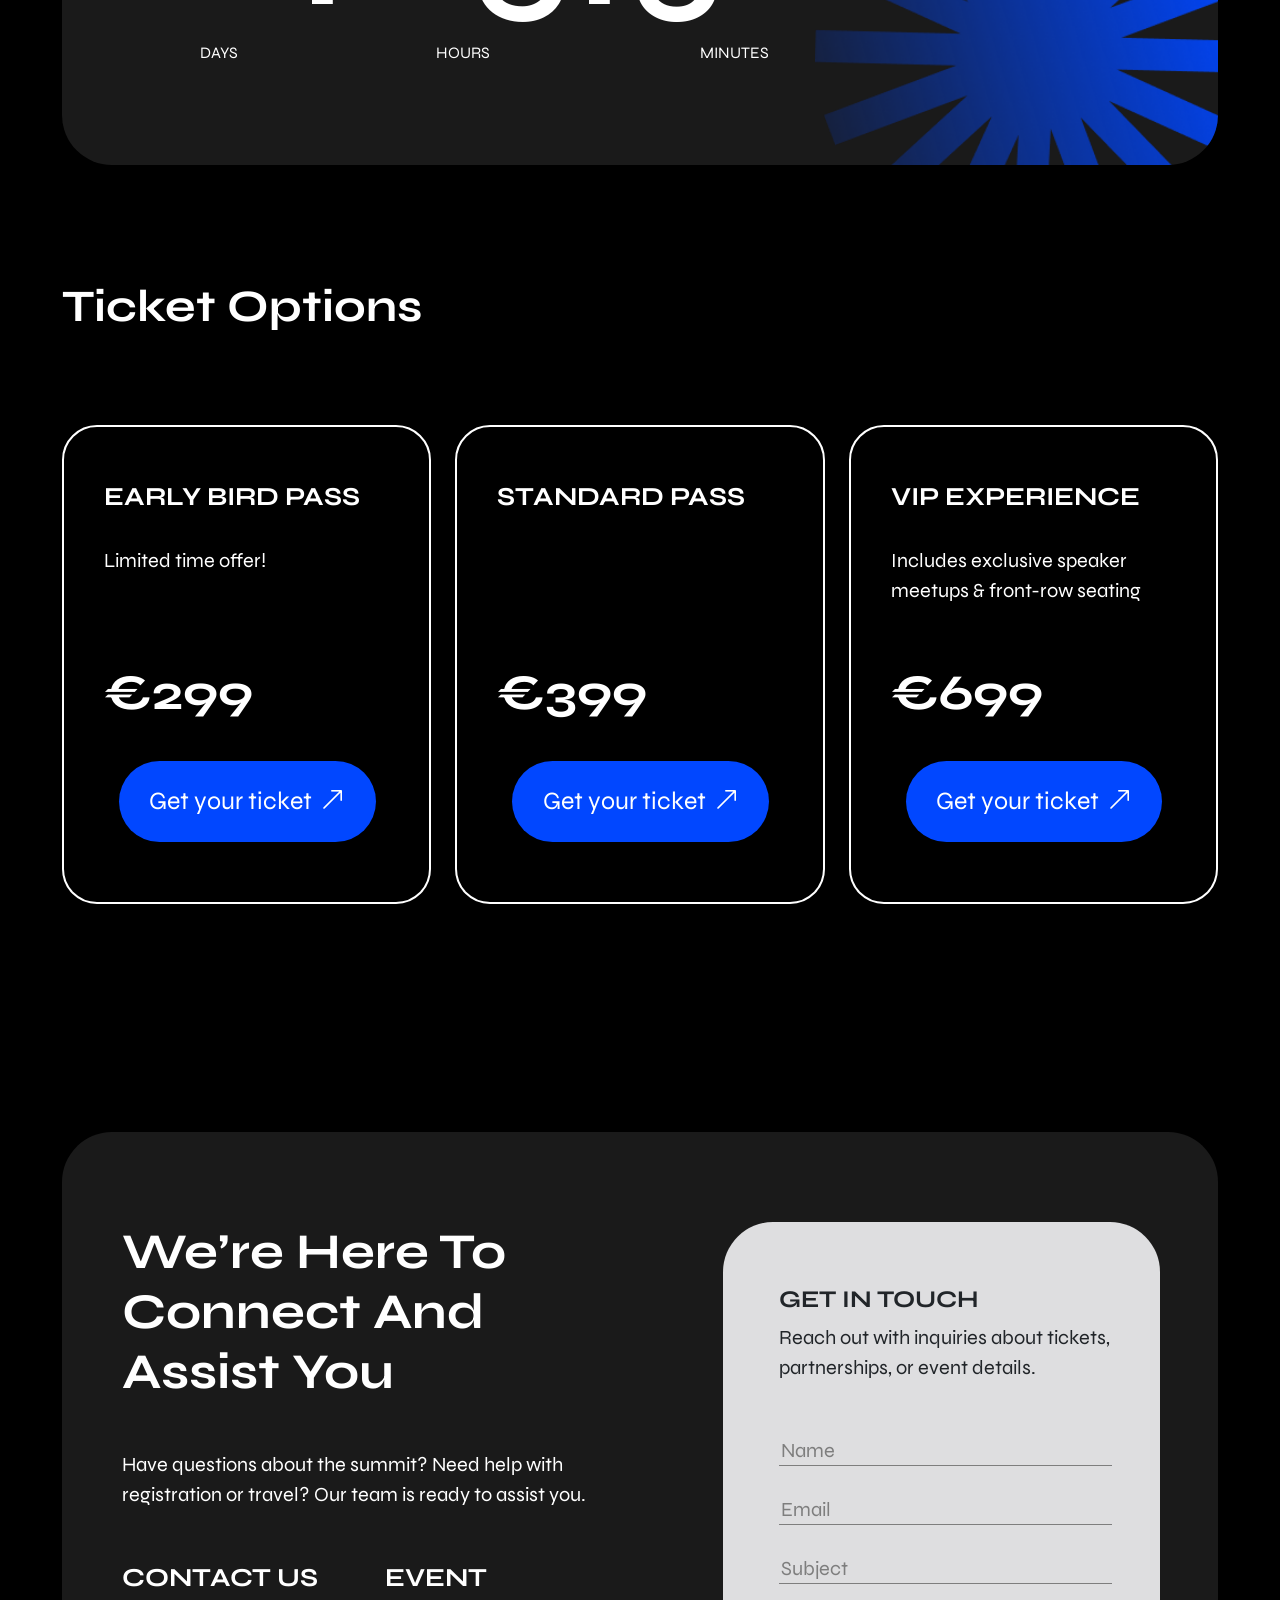
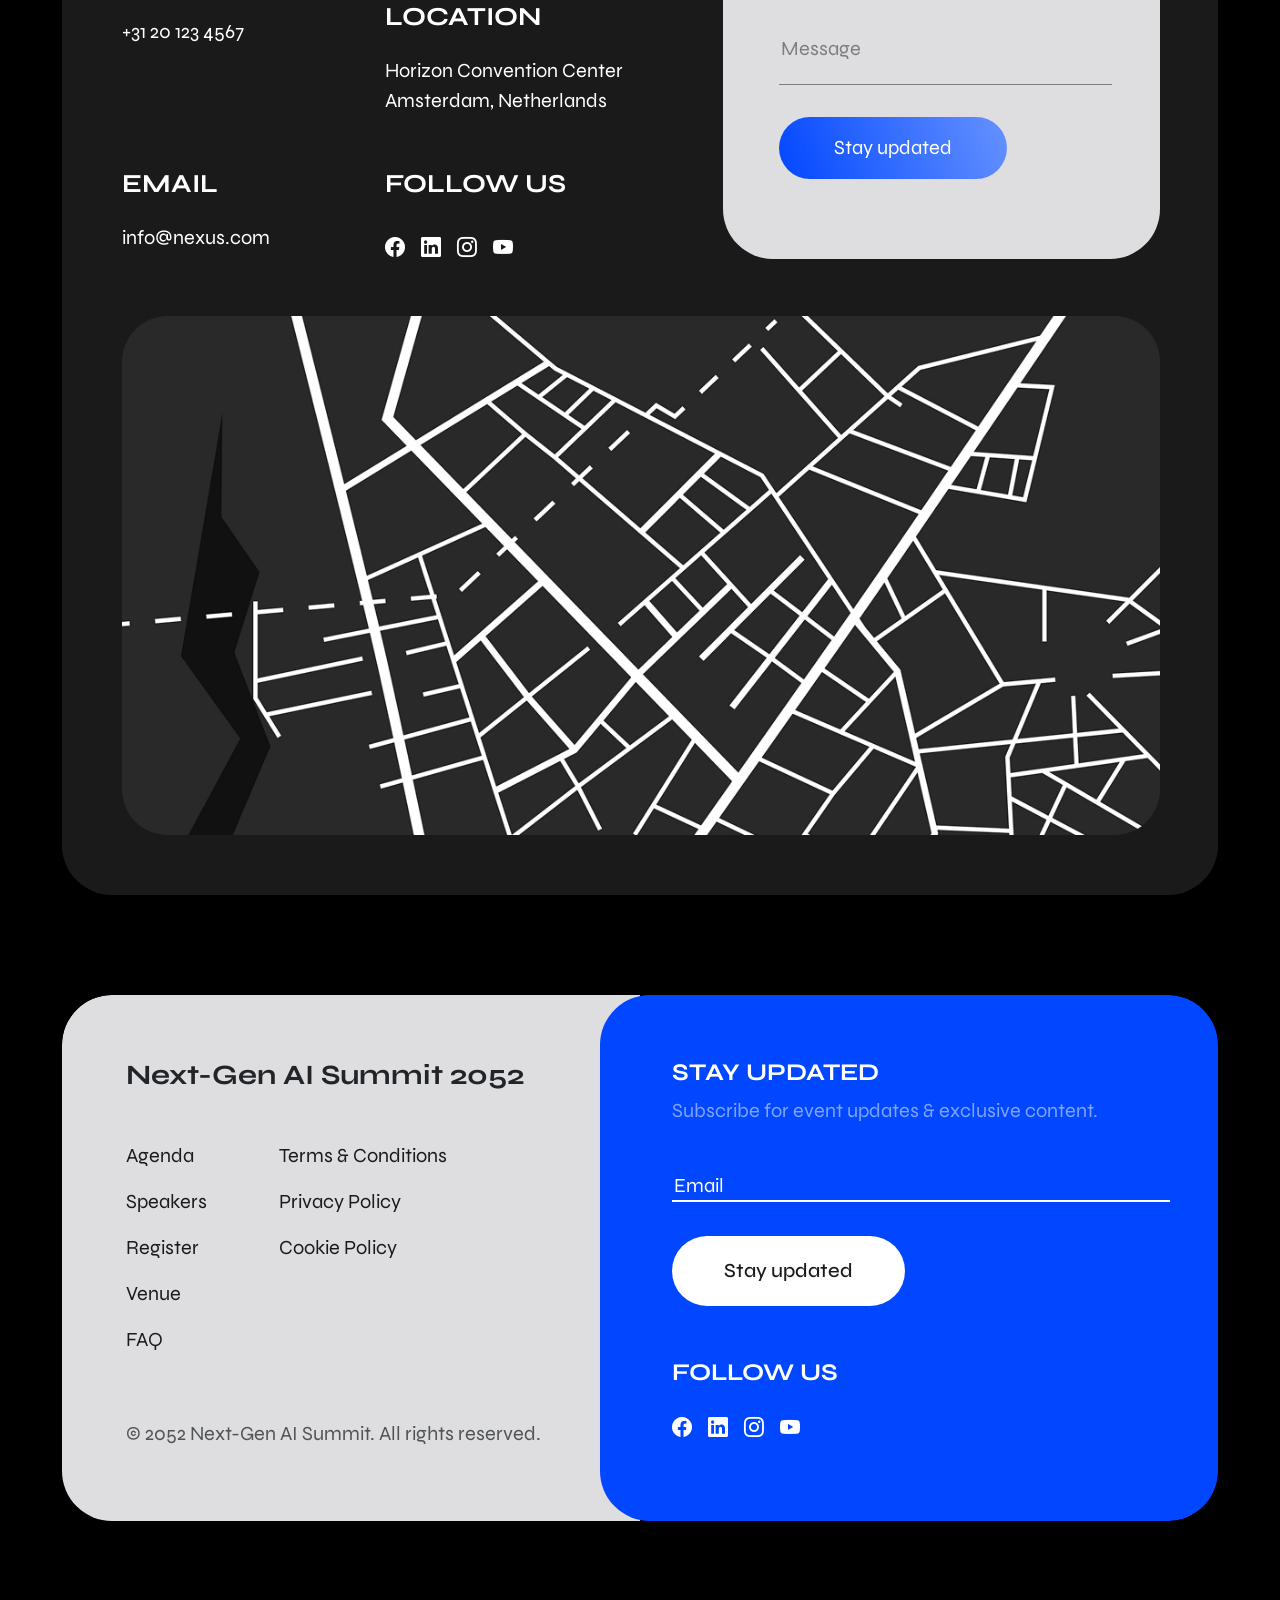
==== commit 08847533: "make change in the css" ====
--- a/HTML/index.html
+++ b/HTML/index.html
@@ -35,13 +35,16 @@
                         <div class="offcanvas-body py-3 ">
                             <ul class="navbar-nav ms-auto align-items-lg-center gap-1 fs-5">
                                 <li class="nav-item ">
-                                    <a class="nav-link nav-text text-white custom-radius-50 active" href="#hero">Home</a>
+                                    <a class="nav-link nav-text text-white custom-radius-50 active"
+                                        href="#hero">Home</a>
                                 </li>
                                 <li class="nav-item">
-                                    <a class="nav-link nav-text text-white custom-radius-50" href="#Schedule">Schedule</a>
+                                    <a class="nav-link nav-text text-white custom-radius-50"
+                                        href="#Schedule">Schedule</a>
                                 </li>
                                 <li class="nav-item">
-                                    <a class="nav-link nav-text text-white custom-radius-50" href="#Speakers">Speakers</a>
+                                    <a class="nav-link nav-text text-white custom-radius-50"
+                                        href="#Speakers">Speakers</a>
                                 </li>
                                 <li class="nav-item">
                                     <a class="nav-link nav-text text-white custom-radius-50" href="#Tickets">Tickets</a>
@@ -50,7 +53,8 @@
                                     <a class="nav-link nav-text text-white custom-radius-50" href="#Venue">Venue</a>
                                 </li>
                                 <li class="nav-item">
-                                    <a class="nav-link nav-text text-white custom-radius-50" href="#Sponsors">Sponsors</a>
+                                    <a class="nav-link nav-text text-white custom-radius-50"
+                                        href="#Sponsors">Sponsors</a>
                                 </li>
                             </ul>
                         </div>
@@ -75,14 +79,15 @@
                             <!-- Hero Content -->
                             <div class="hero-content position-relative">
                                 <img src="../images/home/hero-section-image.png" alt="Hero Graphic"
-                                    class="hero-star-img position-absolute" loading="eager" height="442.82px" width="436.41px">
+                                    class="hero-star-img position-absolute" loading="eager" height="442.82px"
+                                    width="436.41px">
                                 <div class="row align-items-center">
-                                    <div class="col-lg-9 top-content">
+                                    <div class=" top-content">
                                         <h1
                                             class="hero-title text-white fw-bold hero-custom-font top-text mb-4 mt-lg-5 mt-md-5">
                                             NEXT-GEN AI <br> SUMMIT
                                         </h1>
-                                        <p class="hero-subtitle text-white mb-5 mt-4 top-text ">
+                                        <p class="hero-subtitle text-white mb-5 mt-4 top-text position-relative">
                                             Explore the cutting-edge innovations shaping the future of
                                             artificial intelligence.
                                             Join global leaders and visionaries for two days of insights, discussions,
@@ -90,7 +95,8 @@
                                         </p>
                                         <div
                                             class="mt-5 mb-5 mb-lg-0 position-relative d-flex justify-content-start hero-btn-div">
-                                            <a href="#" class="hero-btn text-white d-inline-block text-decoration-none ">
+                                            <a href="#"
+                                                class="hero-btn text-white d-inline-block text-decoration-none ">
                                                 Early bird tickets
                                                 <i class="bi bi-arrow-up-right ms-2"></i>
                                             </a>
@@ -138,7 +144,7 @@
                         class="feature-card-content feature-card-blue h-100  text-white rounded-5 p-4 p-md-5 d-flex flex-column justify-content-between position-relative overflow-hidden">
                         <div>
                             <h2 class=" mb-4 feature-card-title text-white">Speakers</h2>
-                            <div class="d-flex align-items-start gap-4 ">
+                            <div class="d-flex align-items-start gap-lg-4 gap-md-4 gap-1 ">
                                 <div
                                     class="  text-black feature-icon-circle d-flex align-items-center justify-content- mt-4">
                                     <img src="../images/home/blue-arrow.svg" class="feature-icon" loading="lazy"
@@ -277,11 +283,12 @@
                         <div
                             class="row d-flex flex-column align-items-start gap-2 flex-sm-row justify-content-sm-between justify-content-between">
                             <div class="col-lg-4 position-relative ">
-                                <img src="../images/Agenda/agenda-section-image.png" class="agenda-image position-absolute" loading="lazy"
-                                    height="386px" width="386px">
+                                <img src="../images/Agenda/agenda-section-image.png"
+                                    class="agenda-image position-absolute" loading="lazy" height="386px" width="386px">
                             </div>
                             <div class="col-lg-7 ">
-                                <button class="agenda-btn text-decoration-none border-0 d-block custom-radius-50 w-100 text-white">
+                                <button
+                                    class="agenda-btn text-decoration-none border-0 d-block custom-radius-50 w-100 text-white">
                                     View detailed schedule
                                     <i class="bi bi-arrow-up-right ms-2"></i>
                                 </button>
@@ -493,10 +500,14 @@
                 class="d-flex flex-column align-items-start gap-3 flex-sm-row justify-content-sm-between align-items-sm-center ">
                 <span class="attendes-carousel-title text-white">What Past Attendees Say</span>
                 <div class="carousel-buttons d-flex">
-                    <button id="prevBtn" class="carousel-button d-flex justify-content-center align-items-center custom-radius-50 prev-btn" aria-label="Previous">
+                    <button id="prevBtn"
+                        class="carousel-button d-flex justify-content-center align-items-center custom-radius-50 prev-btn"
+                        aria-label="Previous">
                         <i class="bi bi-arrow-left fs-5"></i>
                     </button>
-                    <button id="nextBtn" class="carousel-button d-flex justify-content-center align-items-center custom-radius-50 border-0 next-btn" aria-label="Next">
+                    <button id="nextBtn"
+                        class="carousel-button d-flex justify-content-center align-items-center custom-radius-50 border-0 next-btn"
+                        aria-label="Next">
                         <i class="bi bi-arrow-right fs-5 fw-bold"></i>
                     </button>
                 </div>
@@ -505,9 +516,10 @@
 
         <div class="testimonial-section w-100 on-big-screen">
             <div class="carousel-track position-relative" id="carouselTrack">
-                <div class="testimonial-card position-absolute d-flex flex-column justify-content-between custom-radius-50 theme-blue pos-center">
+                <div
+                    class="testimonial-card position-absolute d-flex flex-column justify-content-between custom-radius-50 theme-blue pos-center">
                     <div>
-                        <h3 class="card-title text-uppercase">THE BEST AI<br/>EVENT!</h3>
+                        <h3 class="card-title text-uppercase">THE BEST AI<br />EVENT!</h3>
                         <p class="card-text text-white">
                             "Incredible speakers, top-tier networking, and cutting-edge
                             discussions all in one place."
@@ -522,7 +534,8 @@
                         </div>
                     </div>
                 </div>
-                <div class="testimonial-card position-absolute d-flex flex-column justify-content-between custom-radius-50 theme-dark pos-left">
+                <div
+                    class="testimonial-card position-absolute d-flex flex-column justify-content-between custom-radius-50 theme-dark pos-left">
                     <div>
                         <h3 class="card-title text-uppercase">GAME-CHANGING INSIGHTS</h3>
                         <p class="card-text">
@@ -539,7 +552,8 @@
                         </div>
                     </div>
                 </div>
-                <div class="testimonial-card position-absolute d-flex flex-column justify-content-between custom-radius-50 theme-light  pos-right">
+                <div
+                    class="testimonial-card position-absolute d-flex flex-column justify-content-between custom-radius-50 theme-light  pos-right">
                     <div>
                         <h3 class="card-title text-uppercase">UNMATCHED OPPORTUNITIES</h3>
                         <p class="card-text">
@@ -616,12 +630,12 @@
                             <p class="ticket-description text-white">Limited time offer!</p>
                         </div>
                         <p class="text-white ticket-price">€299</p>
-                        <div>
-                            <a href="#" class="Ticket-btn text-decoration-none border-0 d-inline-flex  justify-content-center">
-                                Get your ticket
-                                <i class="bi bi-arrow-up-right ms-2"></i>
-                            </a>
-                        </div>
+
+                        <a href="#"
+                            class=" Ticket-btn text-decoration-none border-0 d-inline-flex  justify-content-center">
+                            Get your ticket
+                            <i class="bi bi-arrow-up-right ms-2"></i>
+                        </a>
                     </div>
                 </div>
                 <!-- Card 2 -->
@@ -630,12 +644,11 @@
                         <p class="text-white ticket-title text-uppercase">STANDARD PASS</p>
                         <div class="flex-grow-1"></div>
                         <p class="text-white ticket-price">€399</p>
-                        <div>
-                            <a href="#" class="Ticket-btn text-decoration-none border-0 d-inline-flex justify-content-center ">
-                                Get your ticket
-                                <i class="bi bi-arrow-up-right ms-2"></i>
-                            </a>
-                        </div>
+                        <a href="#"
+                            class="Ticket-btn text-decoration-none border-0 d-inline-flex justify-content-center ">
+                            Get your ticket
+                            <i class="bi bi-arrow-up-right ms-2"></i>
+                        </a>
                     </div>
                 </div>
                 <!-- Card 3 -->
@@ -648,12 +661,11 @@
                             </p>
                         </div>
                         <p class="text-white ticket-price">€699</p>
-                        <div>
-                            <a href="#" class="Ticket-btn text-decoration-none border-0 d-inline-flex  justify-content-center ">
-                                Get your ticket
-                                <i class="bi bi-arrow-up-right ms-2"></i>
-                            </a>
-                        </div>
+                        <a href="#"
+                            class="Ticket-btn text-decoration-none border-0 d-inline-flex  justify-content-center ">
+                            Get your ticket
+                            <i class="bi bi-arrow-up-right ms-2"></i>
+                        </a>
                     </div>
                 </div>
             </div>
--- a/CSS/styles.css
+++ b/CSS/styles.css
@@ -92,14 +92,19 @@
 }
 
 .hero-section .hero-section-container .hero-card .hero-content .hero-star-img {
-  right: 45px;
-  top: 160px;
+  right: 0px;
+  top: 170px;
   height: 442.82px;
   width: 436.41px;
   z-index: 0;
 }
 
 .hero-section .hero-section-container .hero-card .hero-content .hero-subtitle {
+  font-size: 22px;
+  line-height: 30px;
+}
+
+.hero-section .hero-section-container .hero-card .hero-content .hero-subtitle .hero-subtitle-second-line {
   font-size: 22px;
   line-height: 30px;
 }
@@ -276,18 +281,18 @@
 }
 
 .attend-section .attend-section-content .attend-image-left {
-  max-width: 280px;
+  max-width: 220px;
 }
 
 .attend-section .attend-section-content .attend-image-left-2 {
-  max-width: 300px;
+  max-width: 260px;
 }
 
 .attend-section .attend-section-content .attend-image-right {
   bottom: -48px;
   right: -23px;
   opacity: 0.95;
-  max-width: 300px;
+  max-width: 270px;
   height: auto;
 
 }
@@ -404,7 +409,7 @@
 }
 
 .testimonial-section .carousel-track .pos-center {
-  left: 50%;
+  left: 52.5%;
   transform: translate(-50%, -50%);
   z-index: 3;
   box-shadow: 0 15px 40px rgba(0, 0, 0, 0.6);
@@ -599,17 +604,50 @@
 
 
 /* media queary */
-@media (min-width : 1330px) and (max-width : 1499.99px) {
+@media (min-width : 1330px) and (max-width : 1499px) {
+  .on-big-screen {
+    max-width: calc(100% - 100px) !important;
+  }
+
   .connect-section .connect-section-container .connect-card .connect-card-content .connect-card-img {
-    width: calc(100% + 10px) !important;
+    width: calc(100% + 135px) !important;
   }
 
   .testimonial-section .carousel-track .pos-left {
-    transform: translate(calc(-98% + -141px), -50%);
+    transform: translate(calc(-83% + -141px), -50%);
   }
 
   .testimonial-section .carousel-track .pos-center {
-    transform: translate(-46%, -50%);
+    transform: translate(-40%, -50%);
+  }
+
+  .testimonial-section .carousel-track .pos-right {
+    transform: translate(calc(50% + -62px), -50%);
+    max-width: 480px;
+  }
+
+}
+
+@media (min-width: 1200px) and (max-width : 1330px) {
+  .on-big-screen {
+    max-width: calc(100% - 100px) !important;
+  }
+
+  .hero-section .hero-section-container .hero-card .hero-content .hero-star-img {
+    right: -7px;
+    top: 70px !important;
+    bottom: 80px;
+    max-width: 400px;
+    height: auto;
+    margin: 100px 10px 50px 350px;
+  }
+
+  .testimonial-section .carousel-track .pos-left {
+    transform: translate(calc(-98% + -32px), -50%);
+  }
+
+  .testimonial-section .carousel-track .pos-center {
+    transform: translate(-40%, -50%);
   }
 
   .testimonial-section .carousel-track .pos-right {
@@ -617,26 +655,6 @@
     max-width: 480px;
   }
 
-}
-
-@media (min-width: 1200px) and (max-width : 1330px) {
-  .on-big-screen {
-    max-width: calc(100% - 100px) !important;
-  }
-
-  .testimonial-section .carousel-track .pos-left {
-    transform: translate(calc(-98% + -32px), -50%);
-  }
-
-  .testimonial-section .carousel-track .pos-center {
-    transform: translate(-40%, -50%);
-  }
-
-  .testimonial-section .carousel-track .pos-right {
-    transform: translate(calc(50% + -100px), -50%);
-    max-width: 480px;
-  }
-
   .connect-section .connect-section-container .connect-card .connect-card-content .connect-card-img {
     width: calc(100% + 136px) !important;
   }
@@ -644,15 +662,15 @@
 
 @media (min-width: 1500px) {
   .on-big-screen {
-    max-width: calc(100% - 400px) !important;
+    max-width: calc(100% - 440px) !important;
   }
 
   .testimonial-section .carousel-track .pos-left {
-    transform: translate(calc(-98% + 30px), -50%);
+    transform: translate(calc(-98% + 108px), -50%);
   }
 
   .testimonial-section .carousel-track .pos-center {
-    transform: translate(-15%, -50%);
+    transform: translate(12%, -50%);
   }
 
   .testimonial-section .carousel-track .pos-right {
@@ -661,7 +679,7 @@
   }
 
   .connect-section .connect-section-container .connect-card .connect-card-content .connect-card-img {
-    width: calc(100% + 450px) !important;
+    width: calc(100% + 405px) !important;
     margin: 0 0 50px -10px;
   }
 
@@ -680,9 +698,12 @@
     margin: 30px 0 50px 0;
   }
 
+  .hero-section .hero-section-container .hero-card {
+    padding: 70px 60px 20px 60px !important;
+  }
 
   .hero-section .hero-section-container .hero-card .hero-content .hero-title {
-    font-size: 86px;
+    font-size: 79px;
   }
 
   .hero-section .hero-section-container .hero-card .hero-content .hero-btn {
@@ -692,11 +713,8 @@
 
   .hero-section .hero-section-container .hero-card .hero-content .hero-star-img {
     right: -50px;
-    top: auto;
+    top: 70px !important;
     bottom: 80px;
-    display: block;
-    opacity: 0.8;
-    z-index: 0;
     max-width: 300px;
     height: auto;
     margin: 100px 10px 50px 350px;
@@ -858,8 +876,11 @@
     max-width: calc(100% - 100px) !important;
   }
 
-  .hero-section .hero-section-container .hero-card .hero-content .hero-title {
-    font-size: 80px;
+  .hero-section .hero-section-container .hero-card .hero-content .hero-star-img {
+    top: 190px;
+    right: -25px;
+    max-width: 370px;
+    max-height: 370px;
   }
 
   .hero-section .hero-section-container .hero-card .hero-content .hero-btn {
@@ -867,14 +888,6 @@
     padding: 18px 40px;
   }
 
-  .hero-section .hero-section-container .hero-card .hero-content .hero-star-img {
-    top: 30px;
-    right: calc(100% + -840px);
-    margin: 120px 0 0 500px;
-    max-width: 310px;
-    max-height: 310px;
-  }
-
   .speakers-section .speaker-card .speaker-name {
     font-size: 25px;
     padding: 46px 0 0 25px;
@@ -890,7 +903,7 @@
   }
 
   .connect-section .connect-section-container .connect-card .connect-card-content .connect-card-img {
-    width: calc(100% + 63px);
+    width: calc(100% + 136px);
     margin: 0 0 50px 0;
   }
 
@@ -902,17 +915,17 @@
   }
 
   .attend-section .attend-section-content .attend-image-left {
+    max-width: 190px;
+  }
+
+  .attend-section .attend-section-content .attend-image-left-2 {
     max-width: 200px;
-  }
-
-  .attend-section .attend-section-content .attend-image-left-2 {
-    max-width: 210px;
   }
 
   .attend-section .attend-section-content .attend-image-right {
     bottom: -48px;
     right: -30px;
-    max-width: 240px;
+    max-width: 220px;
     height: auto;
   }
 }
@@ -942,8 +955,7 @@
   }
 
   .hero-section .hero-section-container .hero-card .hero-content .hero-title {
-    font-size: 45px;
-    margin: 0;
+    font-size: 10vw;
   }
 
   .hero-section .hero-section-container .hero-card .hero-content .hero-star-img {
@@ -1205,7 +1217,7 @@
   .Ticket-section .Ticket-card .Ticket-btn {
     font-size: 16px;
     padding: 12px 15px;
-    margin: 0;
+    margin: 0 auto !important;
   }
 
   .connect-section .connect-section-container {
@@ -1259,7 +1271,7 @@
   }
 
   .hero-section .hero-section-container .hero-card .hero-content .hero-title {
-    font-size: 35px;
+    font-size: 32px;
   }
 
   .register-section .register-content .register-section-container .register-number {
--- a/CSS/header.css
+++ b/CSS/header.css
@@ -8,15 +8,18 @@
   transition: all 0.3s ease;
   box-sizing: border-box;
   border: 1px solid transparent;
-  padding: 8px 24px ;
+  padding: 8px 20px ;
+  font-weight: var(--font-weight-normal);
 }
 
 .nav-bar .nav-bar-content .nav-text:hover {
+  padding: 10px 25px;
   border-color: #fff;
   color: var(--primary-white) !important;
 }
 
 .nav-bar .nav-bar-content .nav-link.active {
+  padding: 10px 25px;
   border-color: #fff;
   color: var(--primary-white) !important;
 }
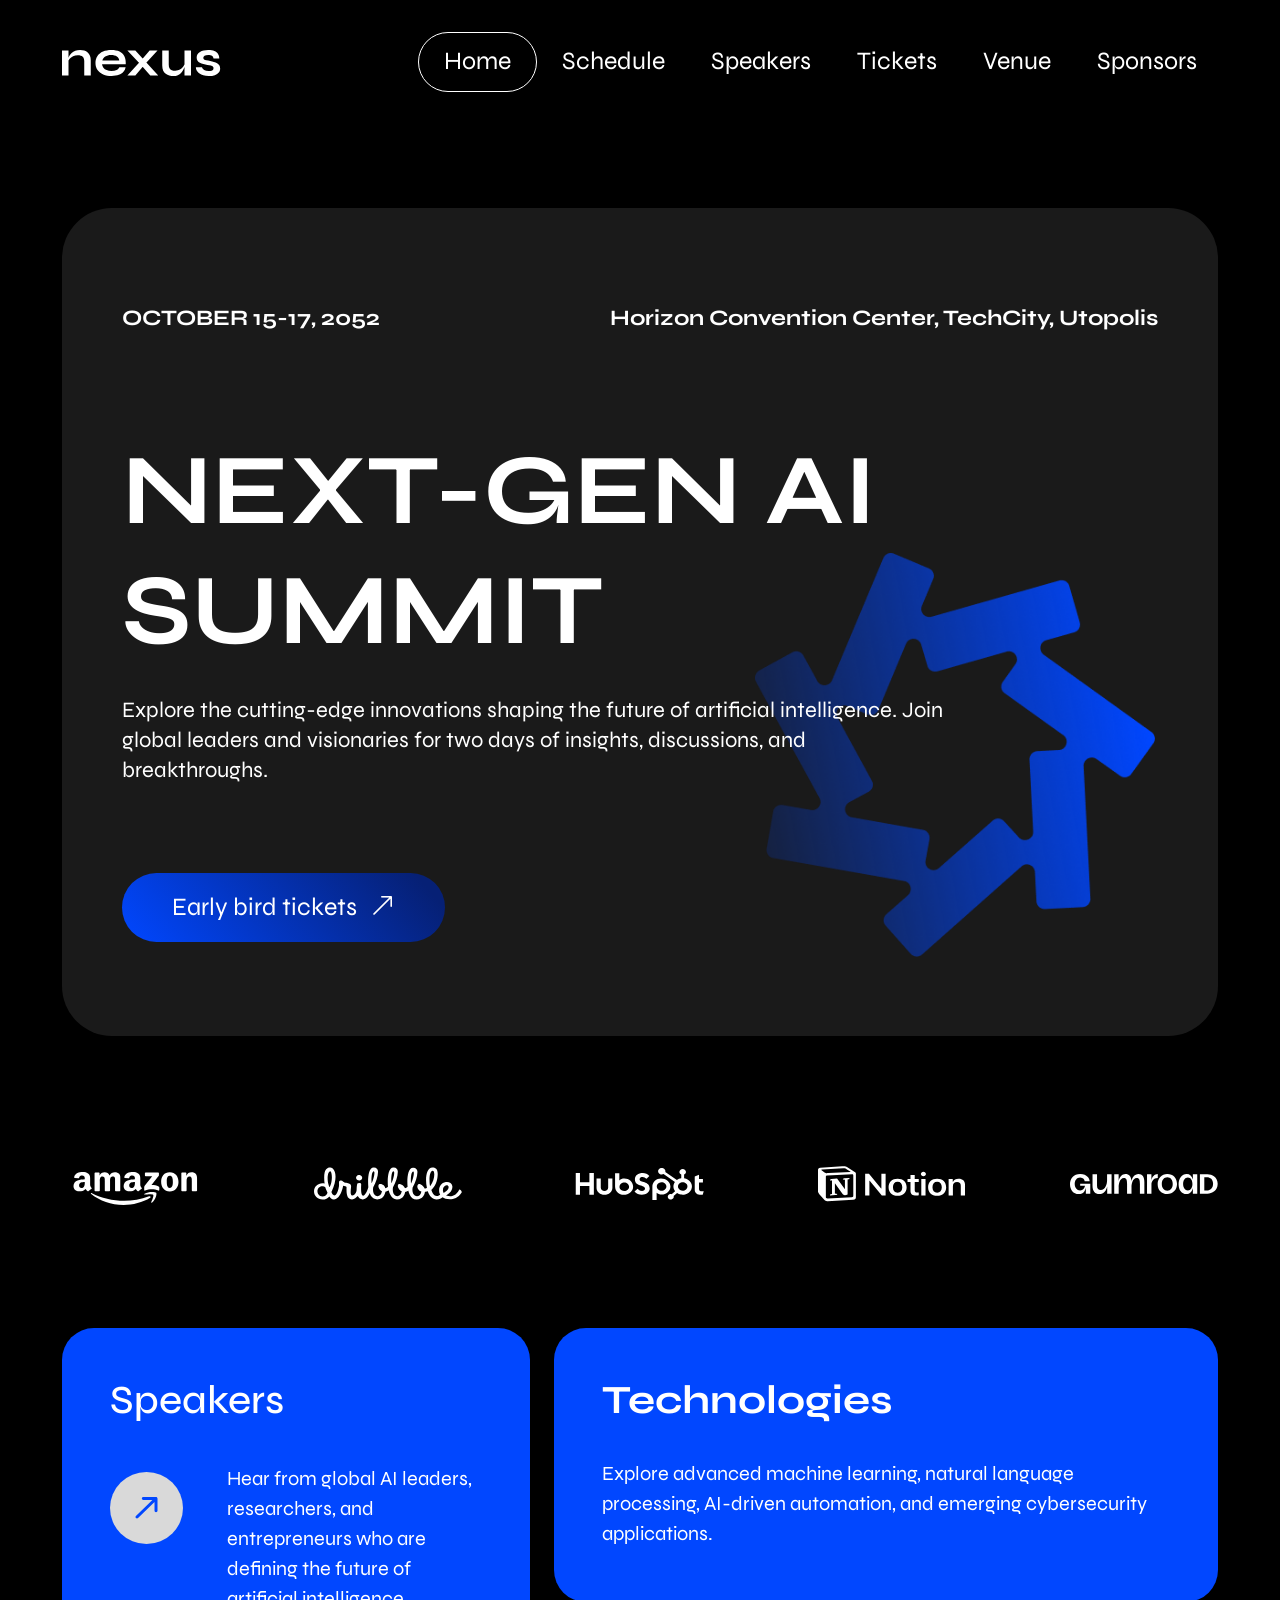
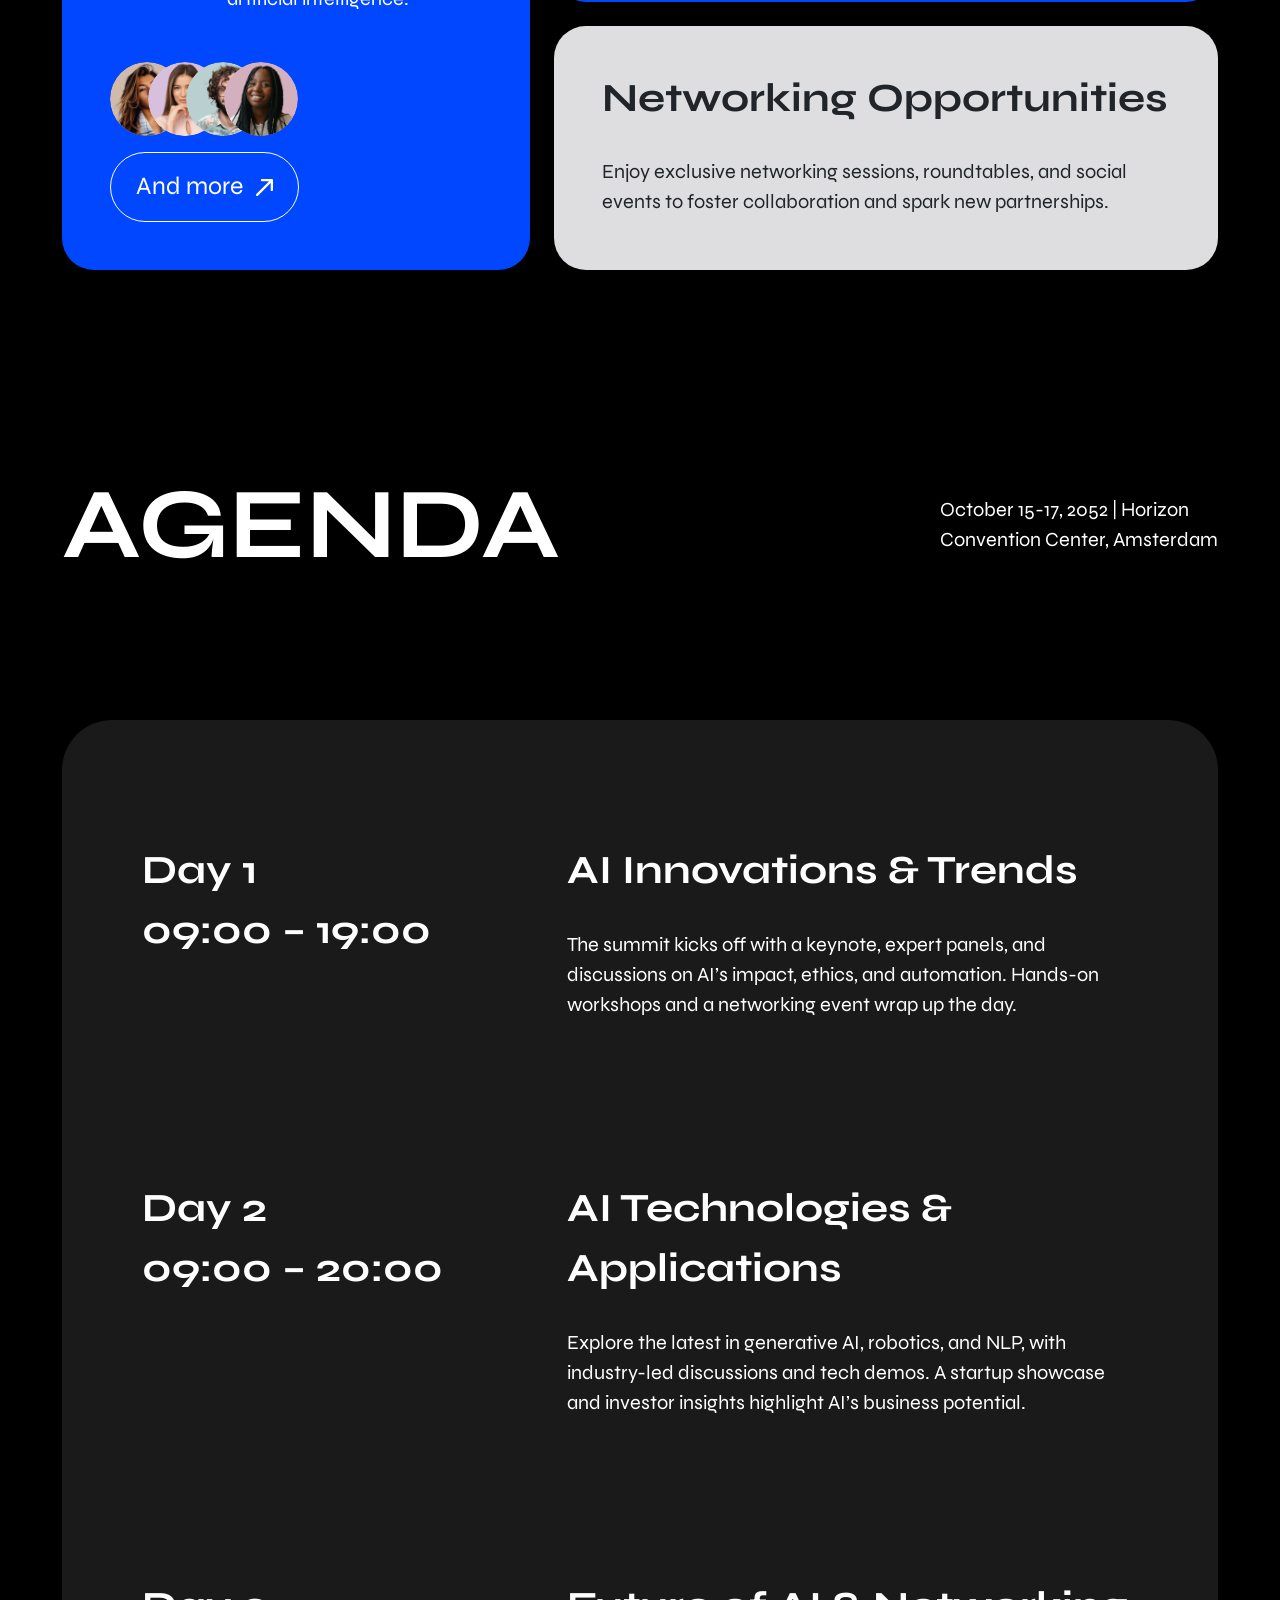
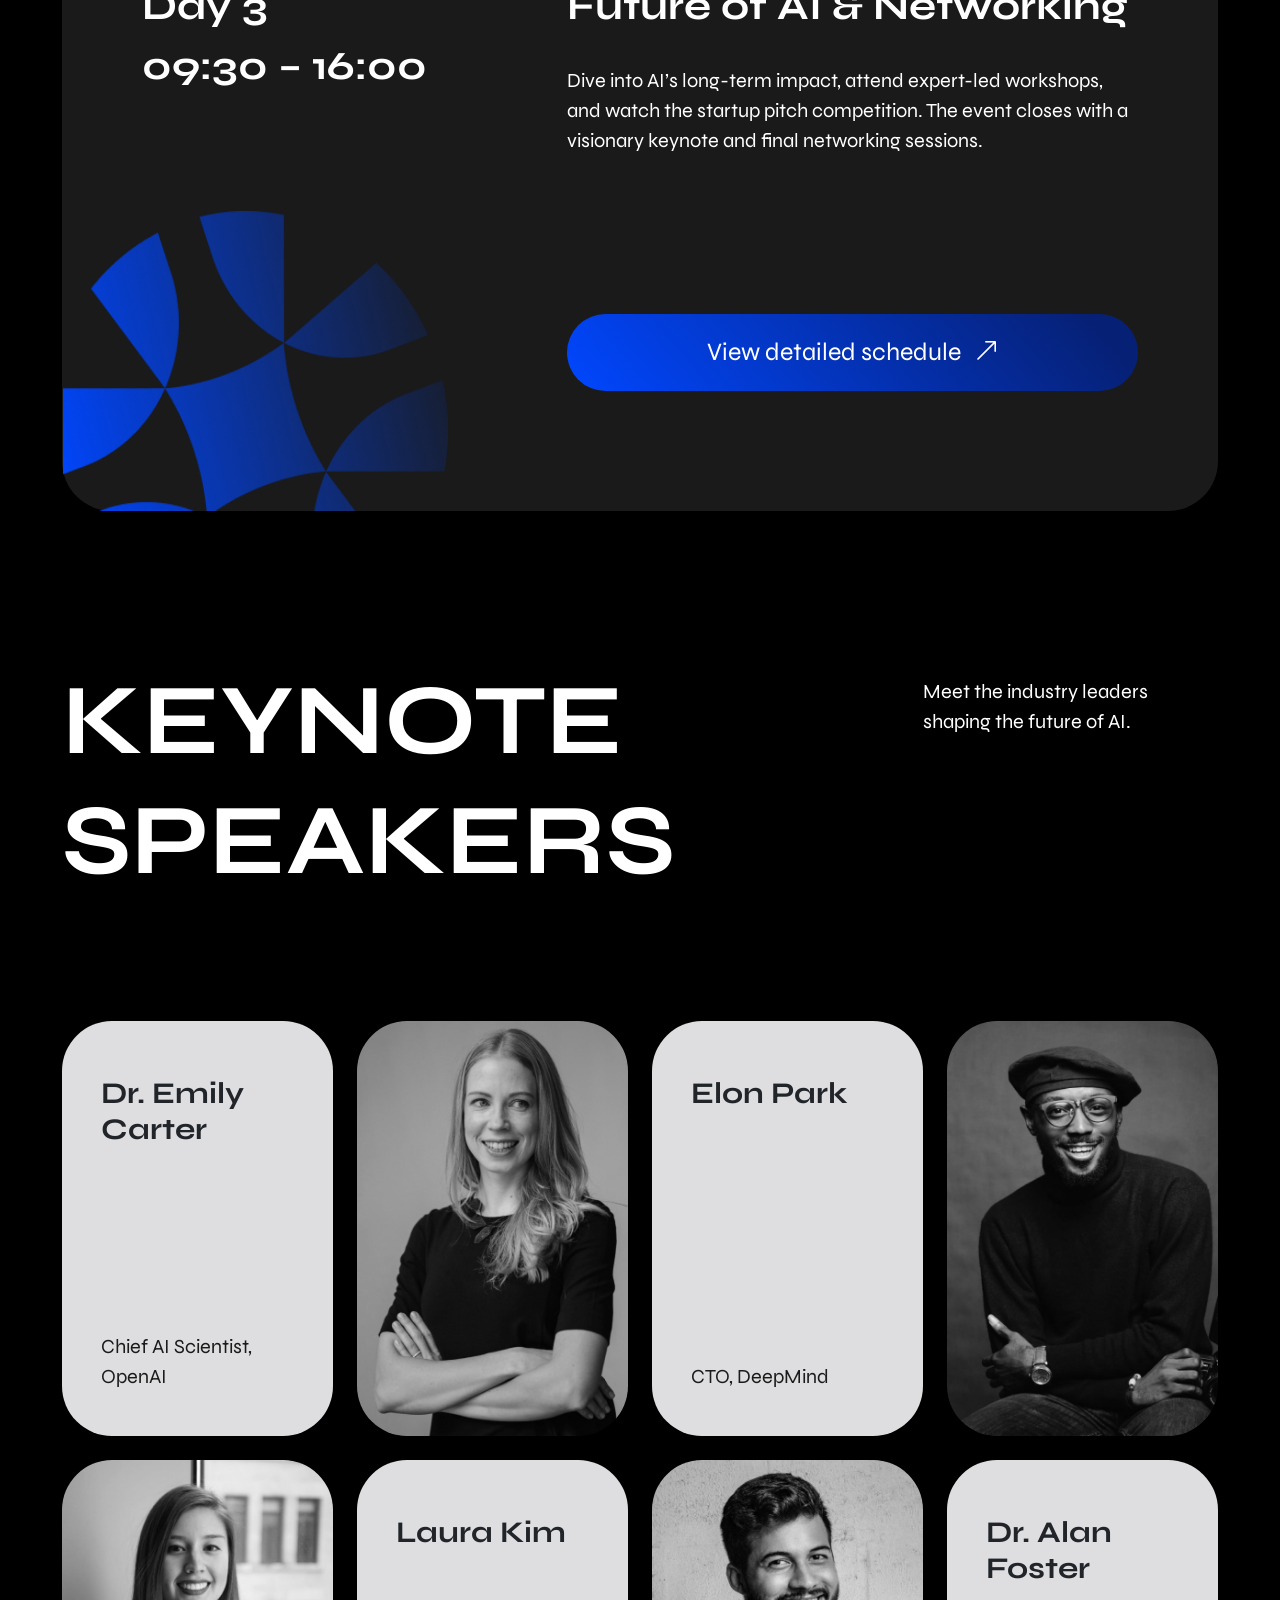
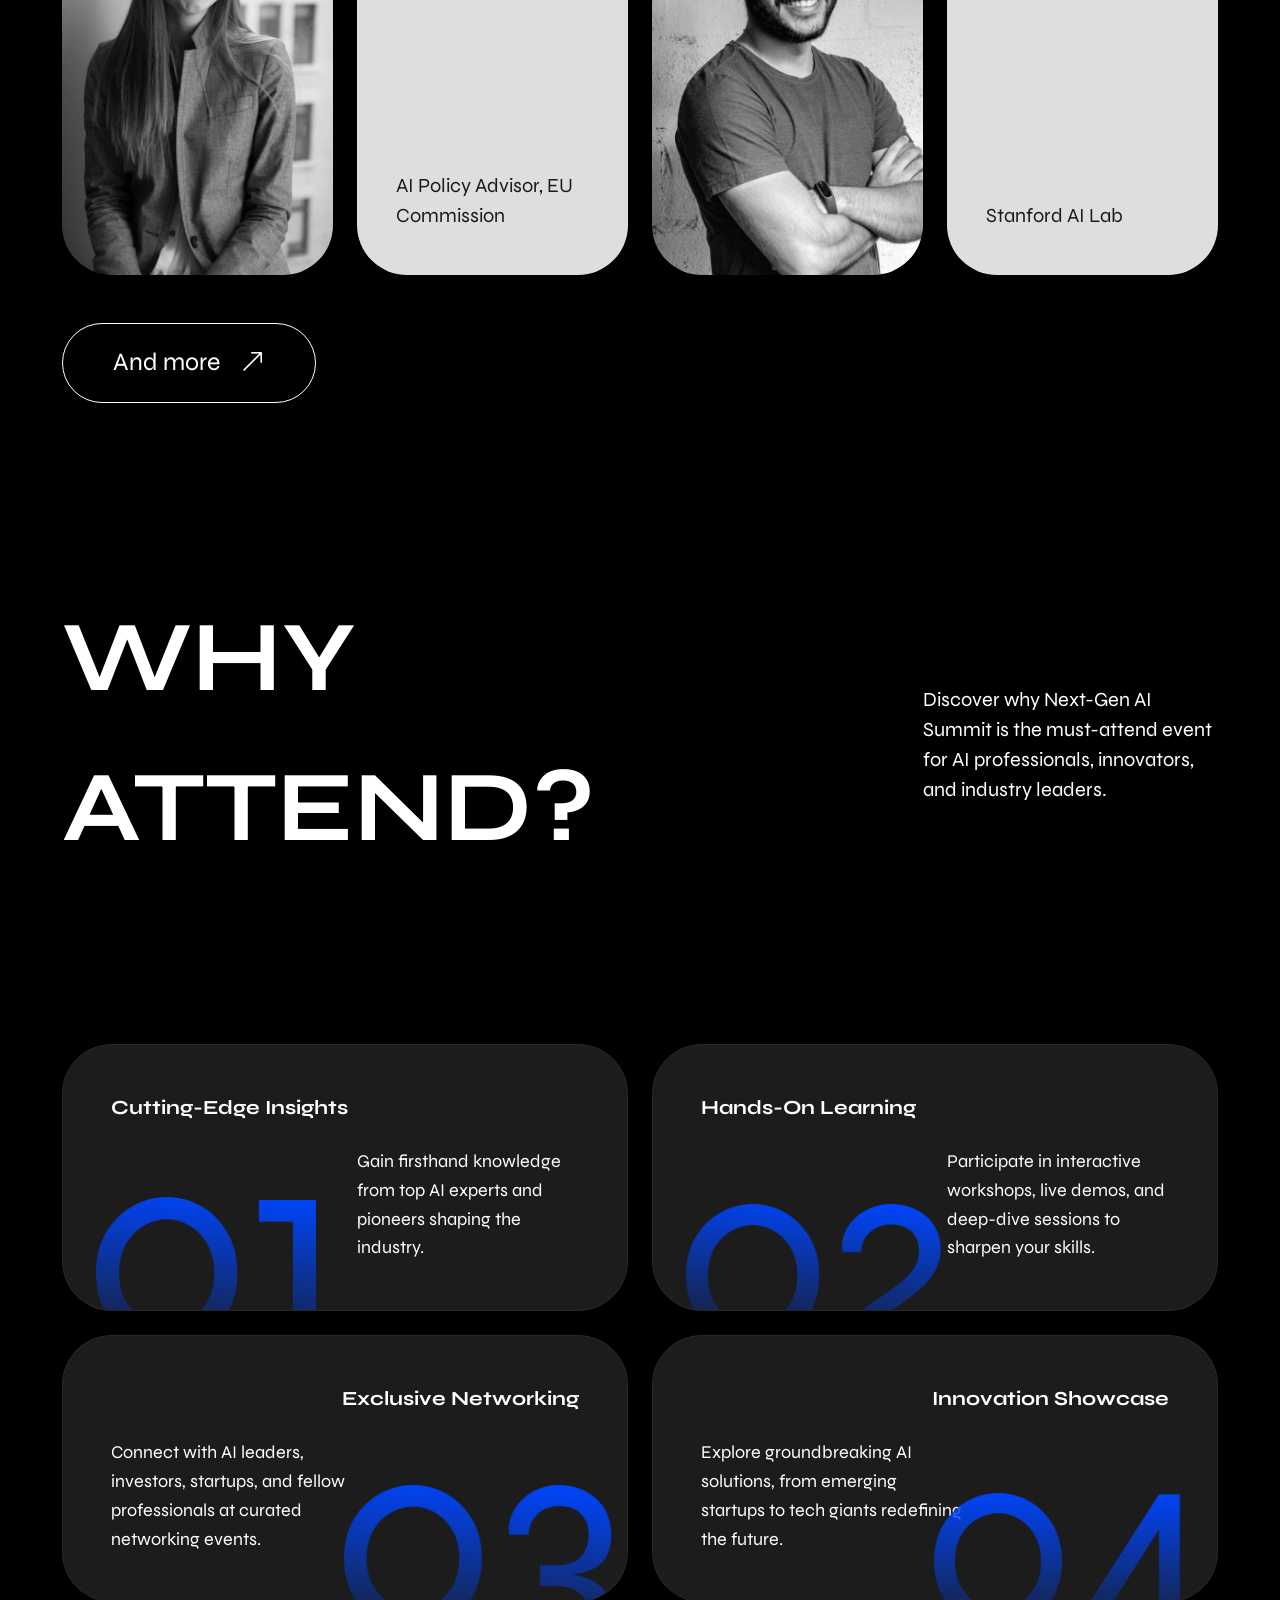
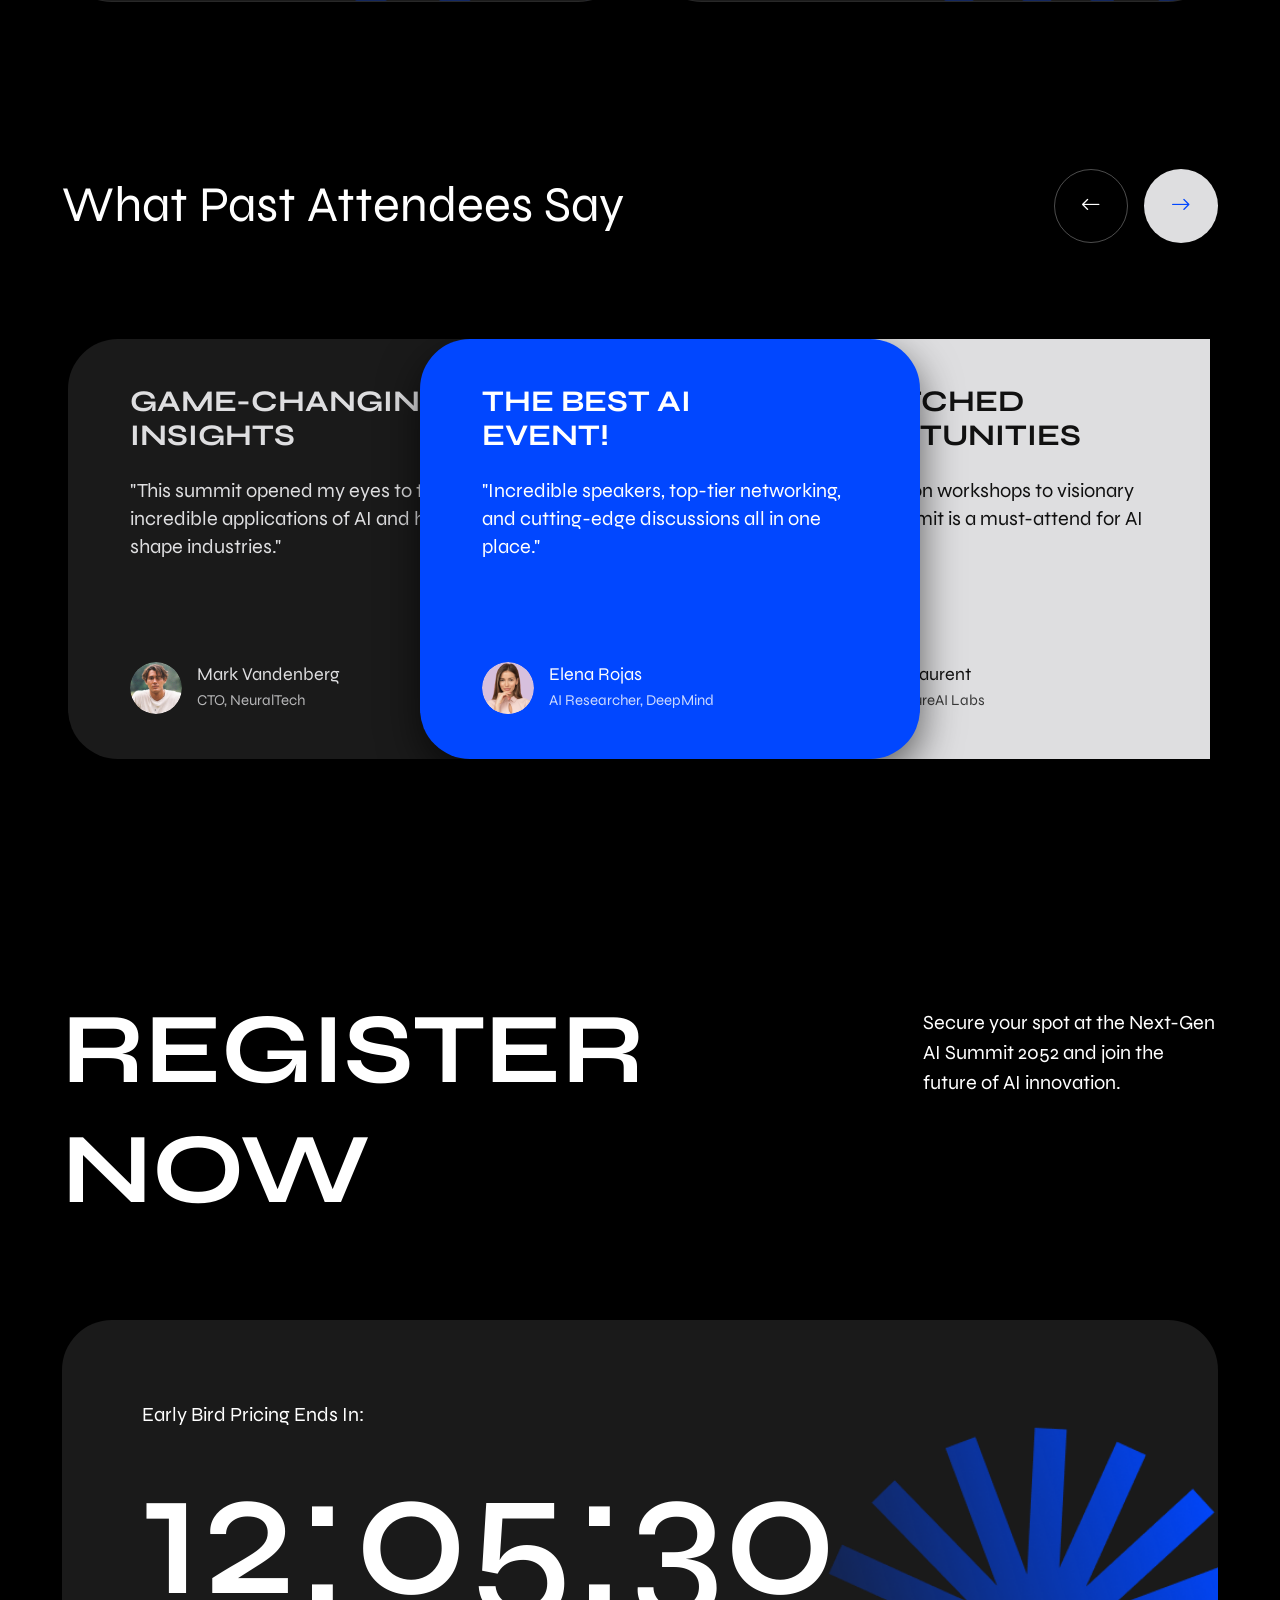
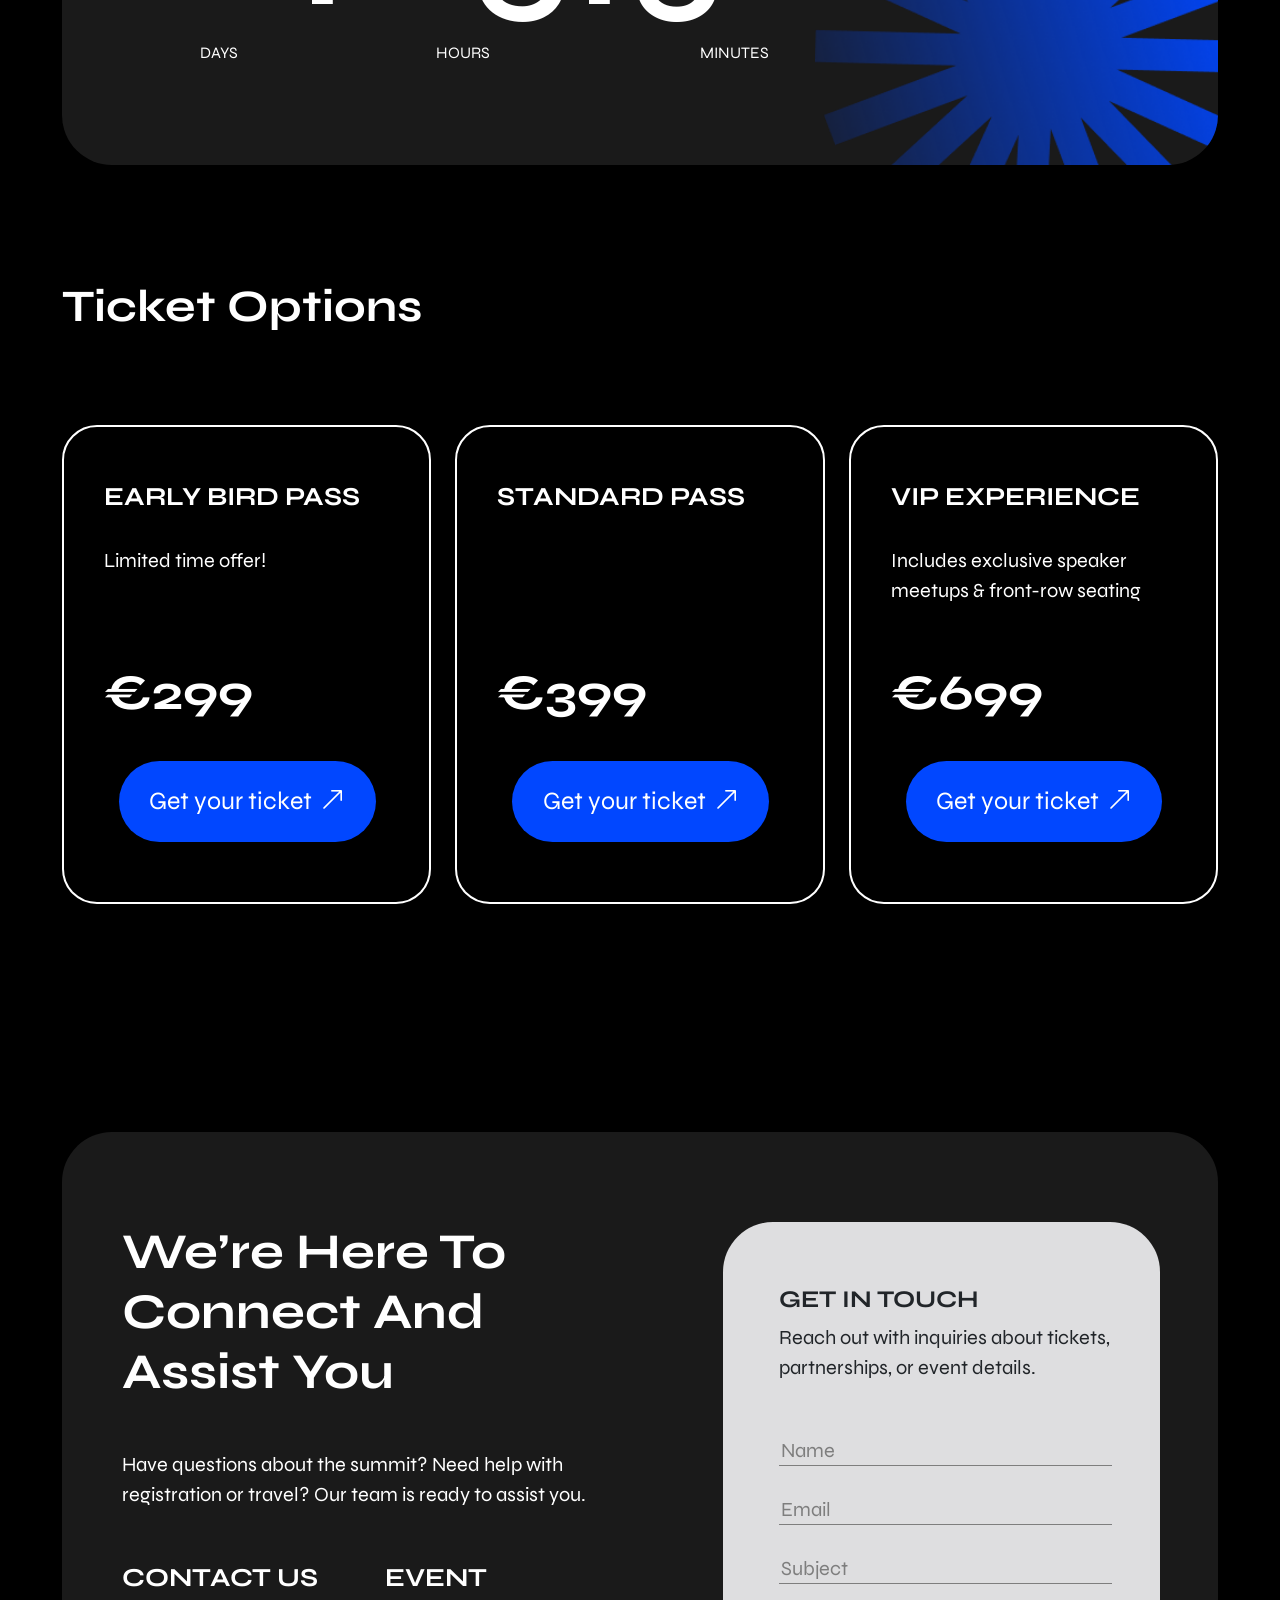
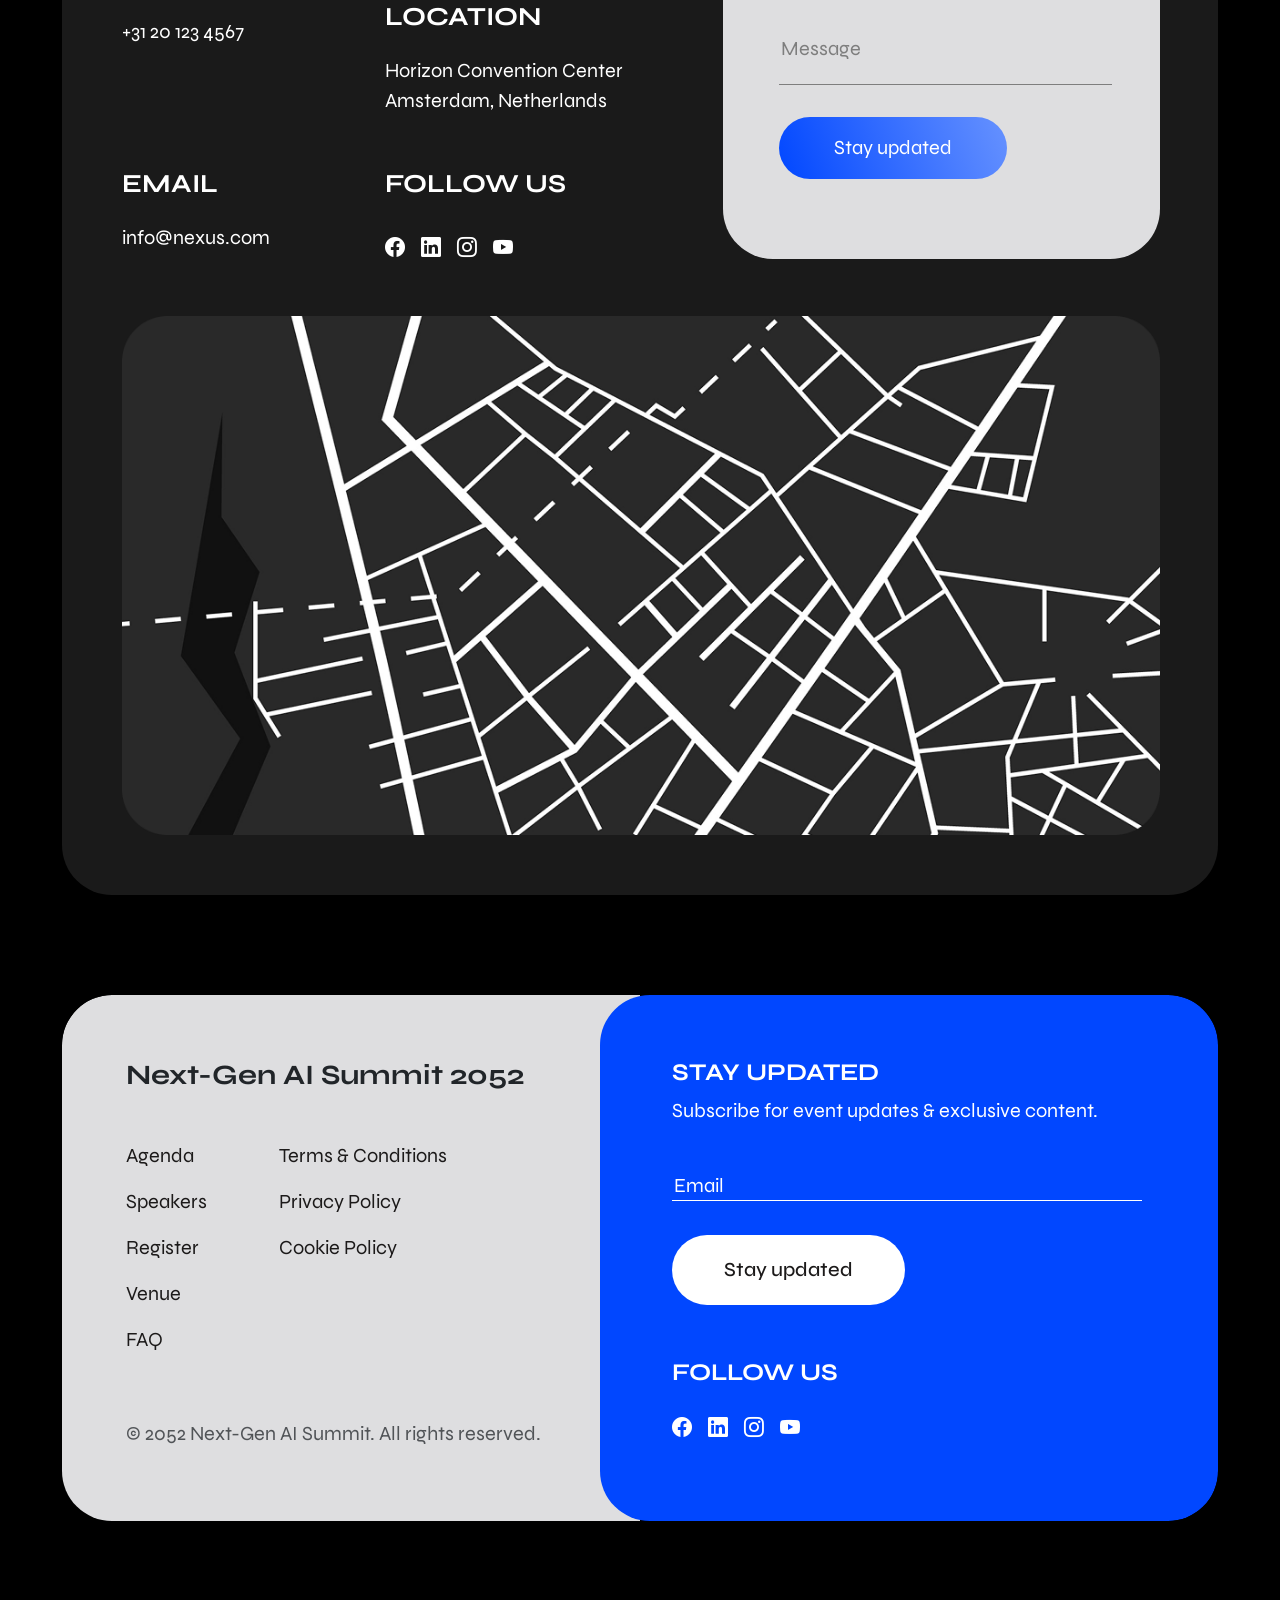
==== commit 8f813c95: "make some change in css" ====
--- a/HTML/index.html
+++ b/HTML/index.html
@@ -828,7 +828,7 @@
                             <h4 class="text-white footer-text-large fs-7 fw-bold tracking-wide mb-2 ">
                                 STAY UPDATED
                             </h4>
-                            <p class="text-white-50 small mb-4 fs-5">
+                            <p class="text-white small mb-4 fs-5">
                                 Subscribe for event updates & exclusive content.
                             </p>
                             <div class="mt-5 hero-btn-div">
--- a/CSS/styles.css
+++ b/CSS/styles.css
@@ -679,7 +679,7 @@
   }
 
   .connect-section .connect-section-container .connect-card .connect-card-content .connect-card-img {
-    width: calc(100% + 405px) !important;
+    width: calc(100% + 490px) !important;
     margin: 0 0 50px -10px;
   }
 
@@ -1311,4 +1311,4 @@
     padding: 15px 20px;
     font-size: 16px;
   }
-}+}
--- a/CSS/footer.css
+++ b/CSS/footer.css
@@ -27,8 +27,8 @@
 .footer-section .footer-section-container .footer-input {
   background-color: var(--primary-blue);
   border: none;
-  border-bottom: 2px solid white;
-  max-width: 600px;
+  border-bottom: 1px solid white;
+  max-width: 470px;
 }
 
 .footer-section .footer-section-container .footer-input::placeholder {
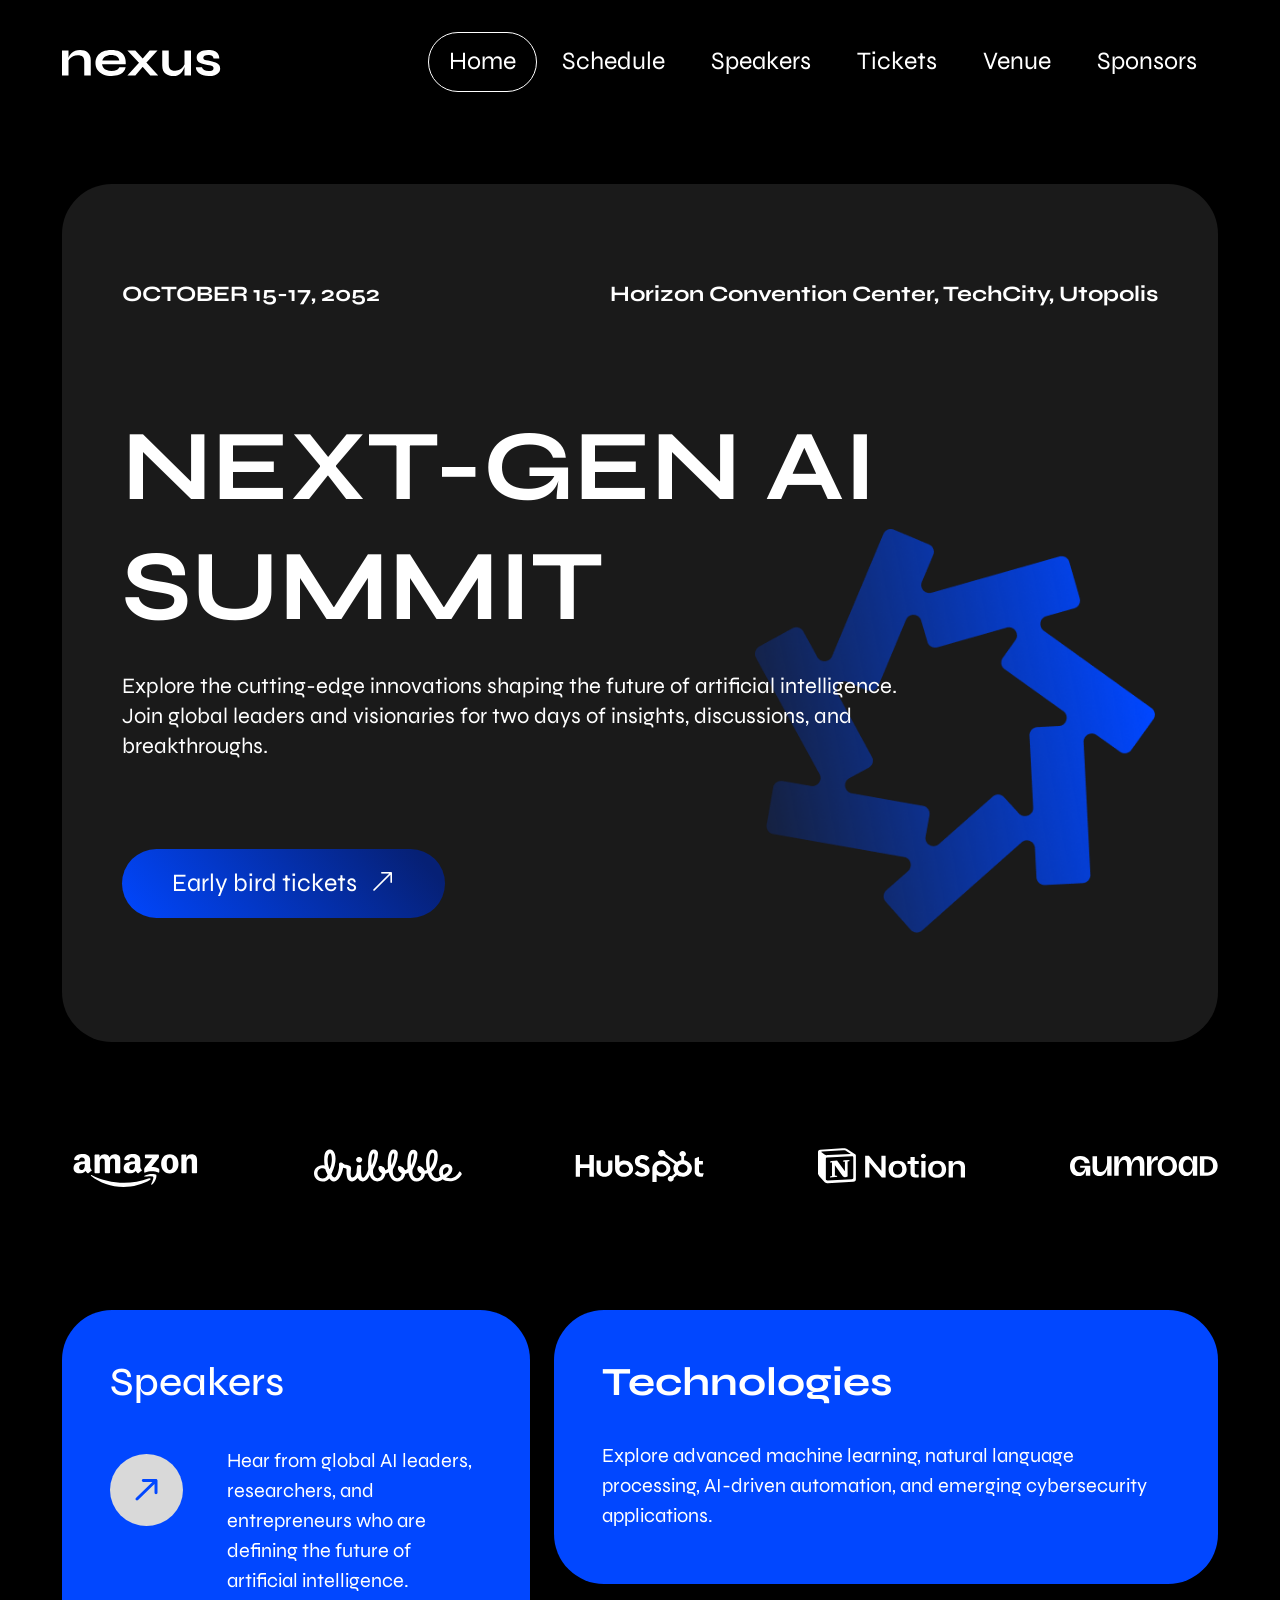
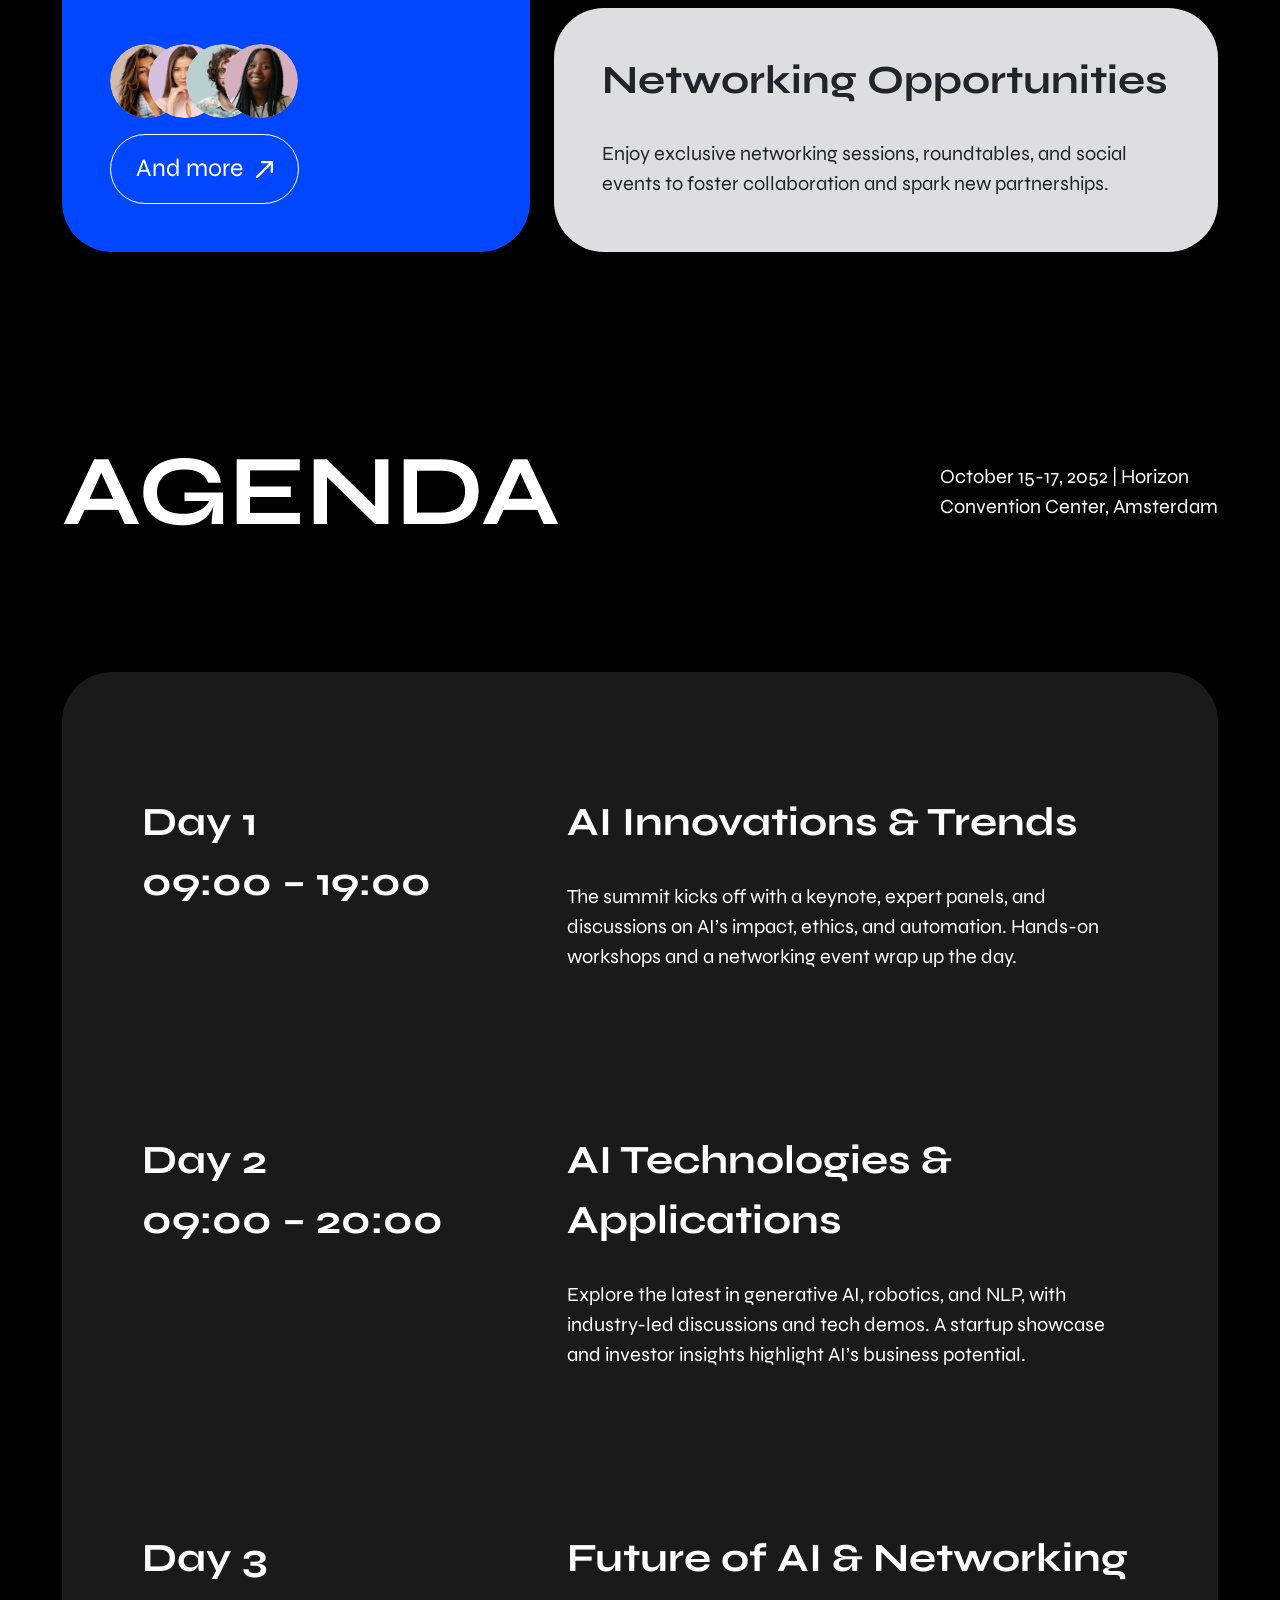
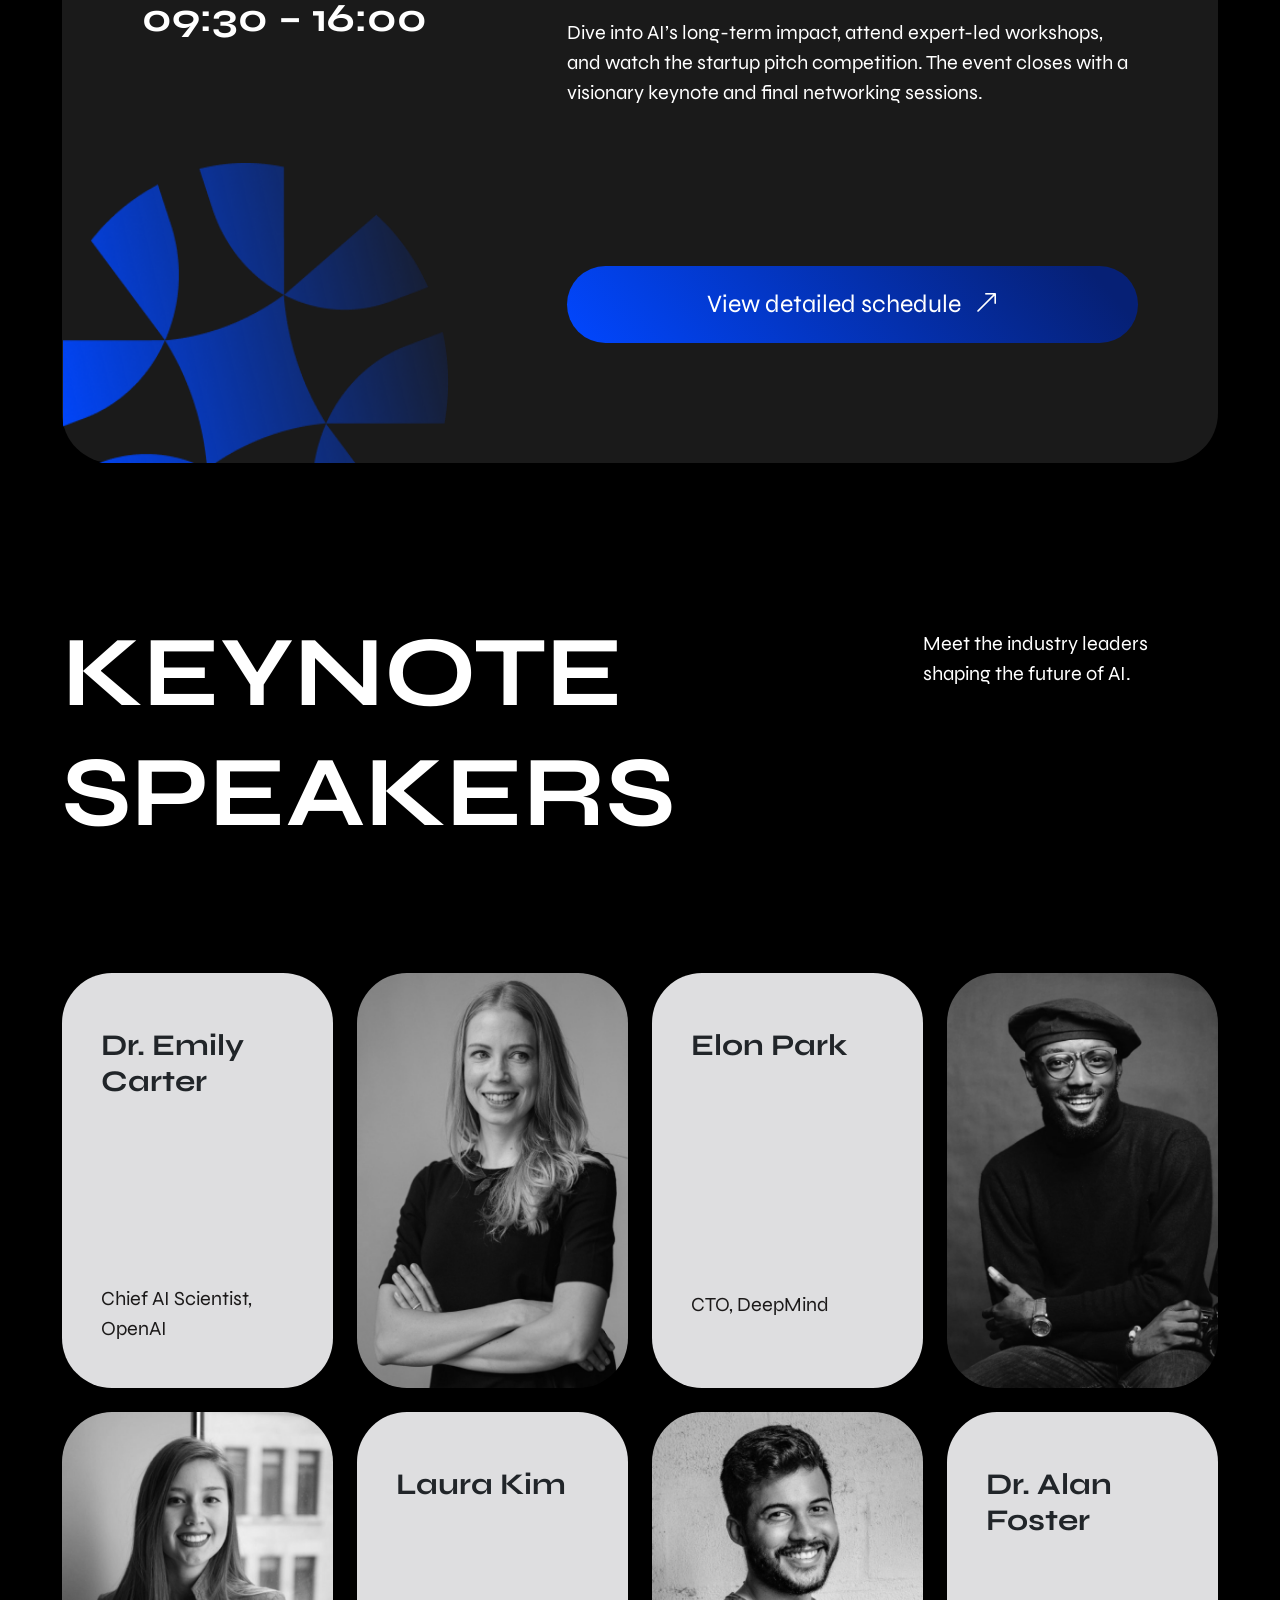
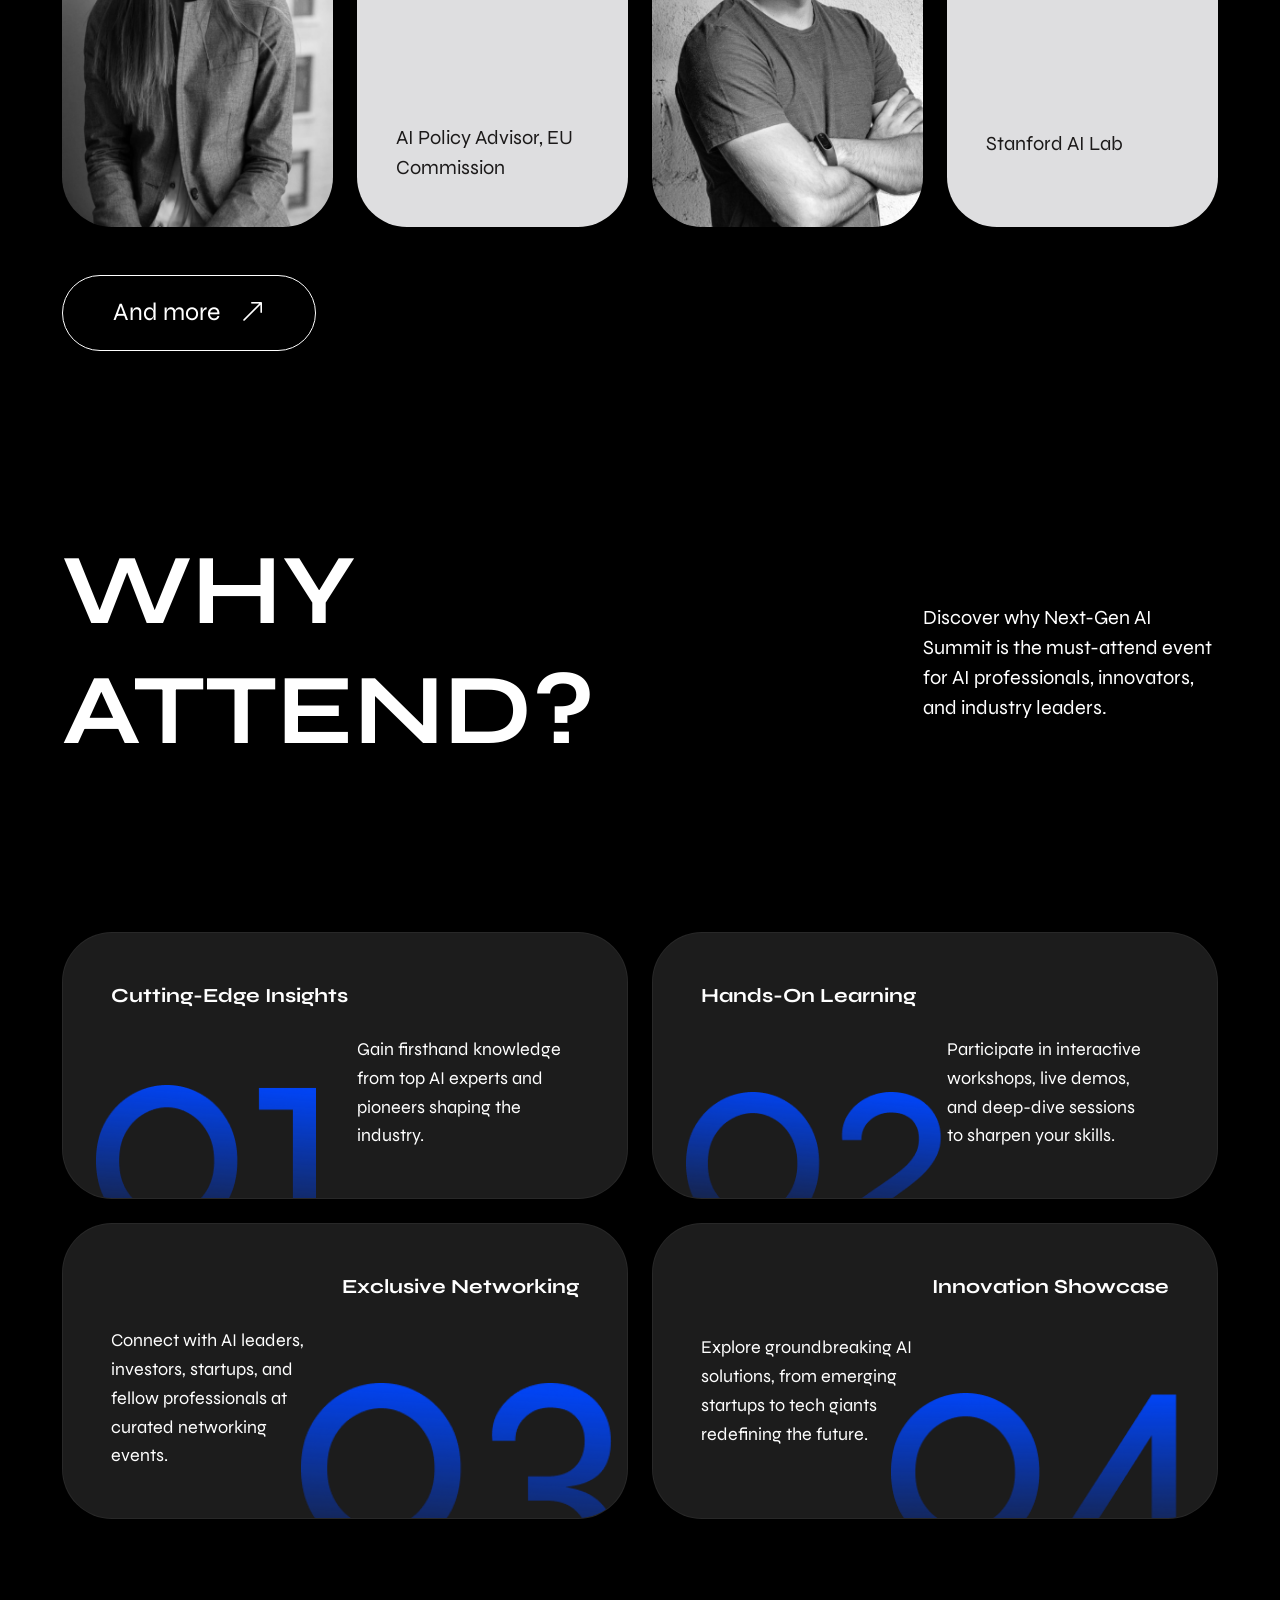
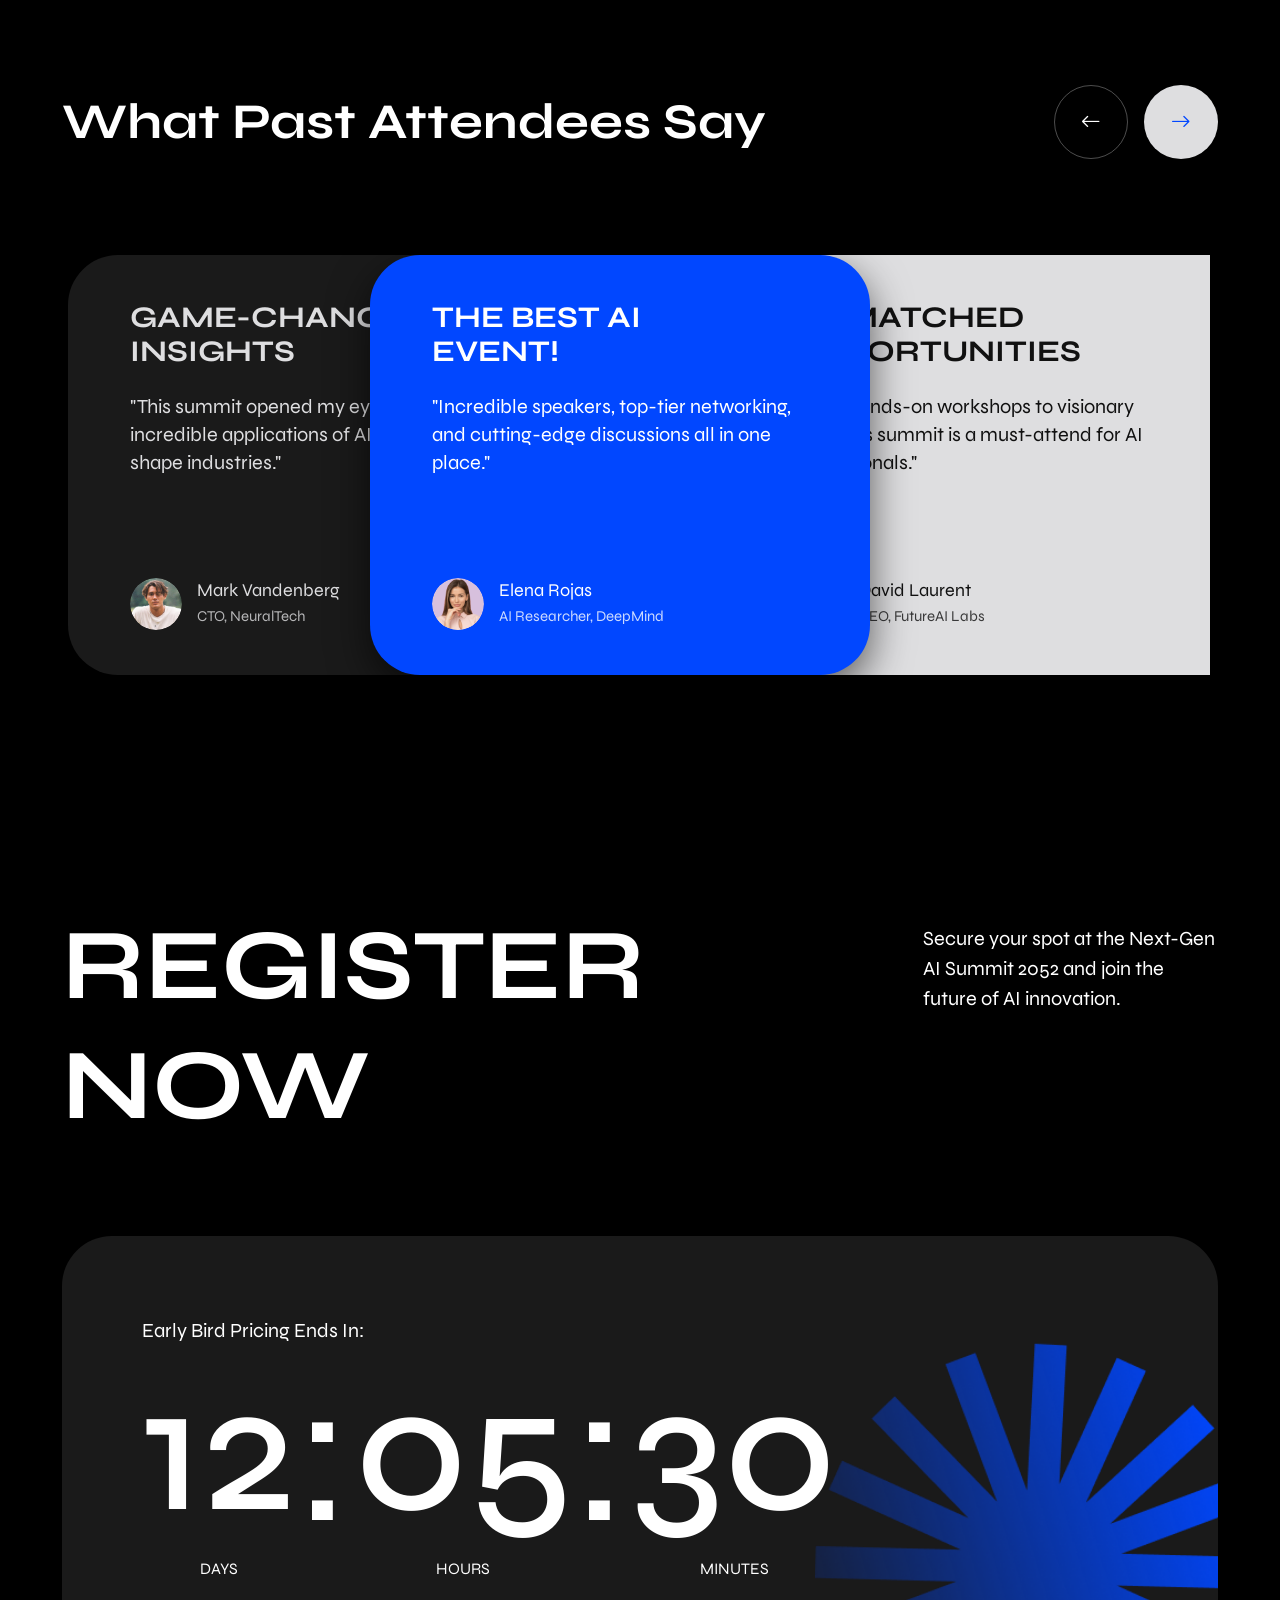
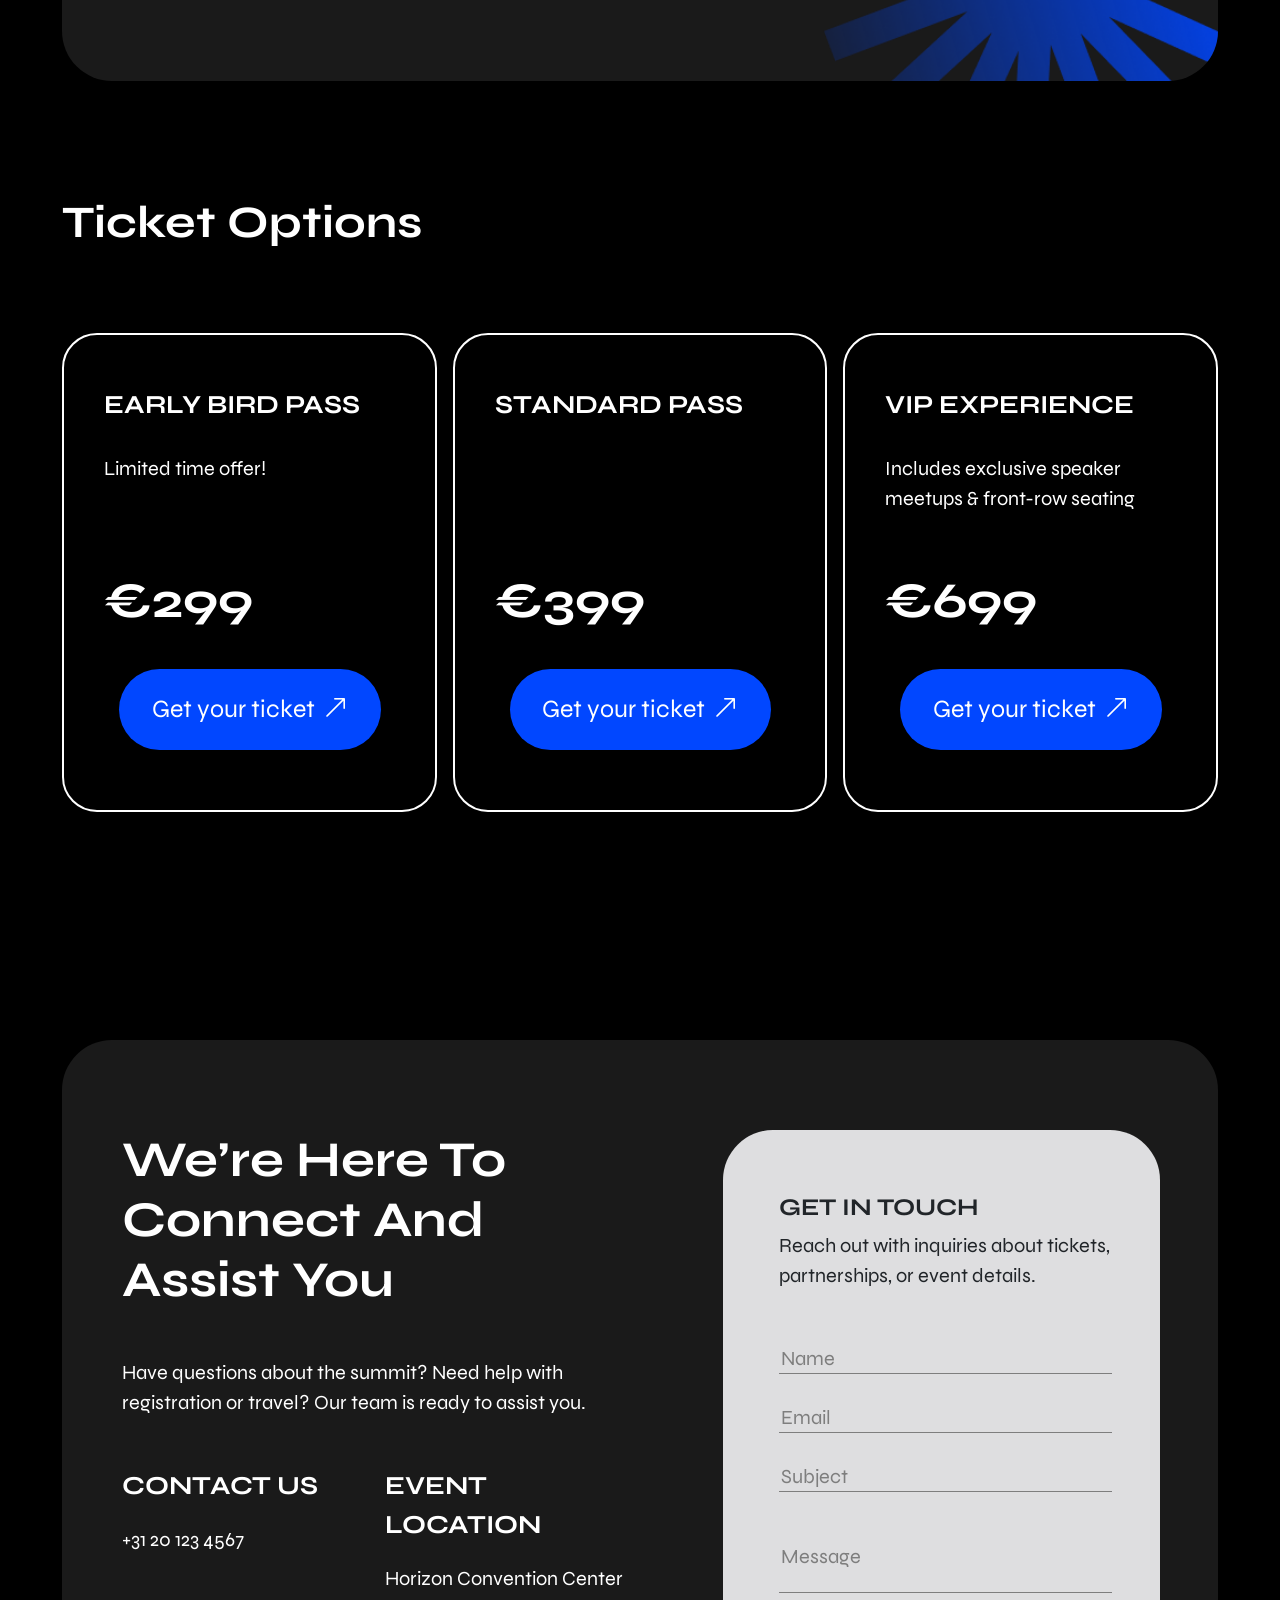
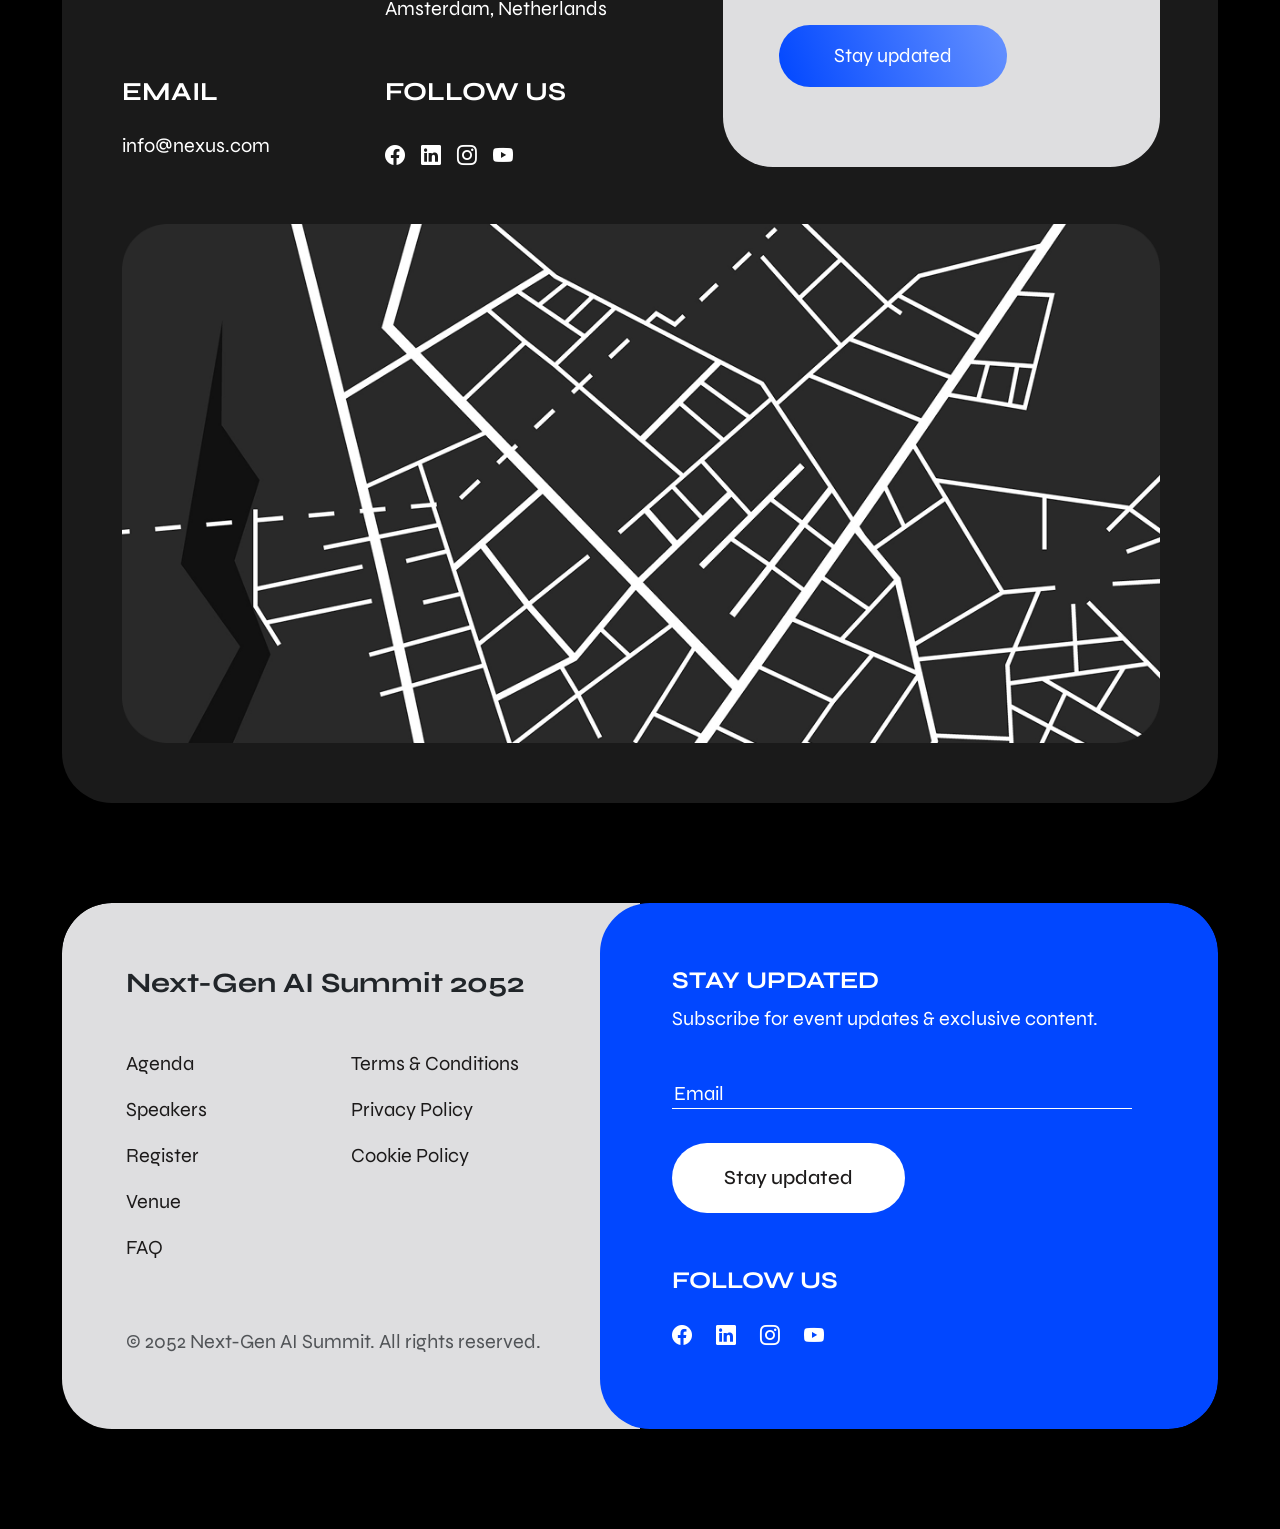
==== commit d8057bd6: "[done] all the changes to make it responsive" ====
--- a/HTML/index.html
+++ b/HTML/index.html
@@ -65,12 +65,12 @@
 
         <main>
             <div class=" hero-section ">
-                <div class=" container py-4  on-big-screen">
+                <div class=" container on-big-screen">
                     <!-- home section -->
                     <div class=" py-4 hero-section-container custom-radius-50 " id="hero">
                         <div class="hero-card ">
                             <div
-                                class="hero-topbar d-flex flex-column align-items-start gap-3 flex-sm-row justify-content-sm-between align-items-sm-center mb-5">
+                                class="hero-topbar d-flex flex-column align-items-start gap-5 flex-sm-row justify-content-sm-between align-items-sm-center mb-5">
                                 <span class="text-white hero-topbar-font hero-desc-font">OCTOBER 15-17, 2052</span>
                                 <span class="text-white  hero-topbar-font ">Horizon Convention Center,
                                     TechCity, Utopolis</span>
@@ -89,9 +89,9 @@
                                         </h1>
                                         <p class="hero-subtitle text-white mb-5 mt-4 top-text position-relative">
                                             Explore the cutting-edge innovations shaping the future of
-                                            artificial intelligence.
+                                            artificial intelligence. <span class="d-lg-block">
                                             Join global leaders and visionaries for two days of insights, discussions,
-                                            and breakthroughs.
+                                            and breakthroughs.</span>
                                         </p>
                                         <div
                                             class="mt-5 mb-5 mb-lg-0 position-relative d-flex justify-content-start hero-btn-div">
@@ -141,7 +141,7 @@
                 <!-- Speakers -->
                 <div class="col-lg-5 d-flex flex-column feature-card">
                     <div
-                        class="feature-card-content feature-card-blue h-100  text-white rounded-5 p-4 p-md-5 d-flex flex-column justify-content-between position-relative overflow-hidden">
+                        class="feature-card-content feature-card-blue h-100  text-white custom-radius-50 p-4 p-md-5 d-flex flex-column justify-content-between position-relative overflow-hidden">
                         <div>
                             <h2 class=" mb-4 feature-card-title text-white">Speakers</h2>
                             <div class="d-flex align-items-start gap-lg-4 gap-md-4 gap-1 ">
@@ -150,7 +150,7 @@
                                     <img src="../images/home/blue-arrow.svg" class="feature-icon" loading="lazy"
                                         height="22px" width="23px">
                                 </div>
-                                <p class=" feature-card-description mt-3 ">
+                                <p class=" feature-card-description-right mt-3 ">
                                     Hear from global AI leaders, researchers, and entrepreneurs who are
                                     defining
                                     the future of artificial intelligence.
@@ -178,7 +178,7 @@
 
                 <div class="col-lg-7 d-flex flex-column gap-4 feature-card ">
                     <!-- Technologies -->
-                    <div class="feature-card-content feature-card-blue text-white rounded-5 p-4 p-md-5 flex-grow-1">
+                    <div class="feature-card-content feature-card-blue text-white custom-radius-50 p-4 p-md-5 flex-grow-1">
                         <h2 class="fw-bold feature-card-title">Technologies</h2>
                         <p class=" mb-0 text-white feature-card-description">
                             Explore advanced machine learning, natural language processing, AI-driven
@@ -187,7 +187,7 @@
                     </div>
 
                     <!-- Networking -->
-                    <div class="feature-card-content feature-card-grey text-dark rounded-5 p-4 p-md-5 flex-grow-1">
+                    <div class="feature-card-content feature-card-grey text-dark custom-radius-50 p-4 p-md-5 flex-grow-1">
                         <h2 class="fw-bold feature-card-title">Networking Opportunities</h2>
                         <p class=" mb-0  text-dark feature-card-description">
                             Enjoy exclusive networking sessions, roundtables, and social events to
@@ -303,7 +303,7 @@
         <div class="container speakers-section on-big-screen">
             <div
                 class="speaker-topbar  d-flex flex-column align-items-start gap-3 flex-sm-row justify-content-sm-between align-items-sm-start mb-5">
-                <span class="text-white section-Title-big-font m-0 section-Title-font ">KEYNOTE SPEAKERS</span>
+                <span class="text-white section-Title-big-font m-0 ">KEYNOTE SPEAKERS</span>
                 <span class="text-white section-Title-small-font pt-sm-3 right-section">Meet the
                     industry leaders shaping the future of AI.</span>
             </div>
@@ -336,7 +336,7 @@
                             <h3 class="speaker-name text-dark fw-bold mb-1">Elon Park</h3>
                         </div>
                         <div>
-                            <p class="speaker-role mb-0 mt-5">CTO, DeepMind</p>
+                            <p class="speaker-role mb-lg-4 mt-5">CTO, DeepMind</p>
                         </div>
                     </div>
                 </div>
@@ -381,7 +381,7 @@
                             <h3 class="speaker-name text-dark fw-bold mb-1">Dr. Alan<br>Foster</h3>
                         </div>
                         <div>
-                            <p class="speaker-role mb-0 mt-5">Stanford AI Lab</p>
+                            <p class="speaker-role mb-lg-4 mt-5">Stanford AI Lab</p>
                         </div>
                     </div>
                 </div>
@@ -418,7 +418,7 @@
                                     width="274px">
                             </div>
                             <div class="col-8 col-md-6 d-flex align-items-center">
-                                <p class="mb-0 text-white attend-section-description">
+                                <p class="mb-0 me-lg-3  text-white attend-section-description">
                                     Gain firsthand knowledge from top AI experts and pioneers shaping the
                                     industry.
                                 </p>
@@ -439,7 +439,7 @@
                                     width="313px">
                             </div>
                             <div class="col-8 col-md-6 d-flex align-items-center">
-                                <p class="mb-0 text-white attend-section-description">
+                                <p class="mb-0 me-lg-3 text-white attend-section-description">
                                     Participate in interactive workshops, live demos, and deep-dive sessions
                                     to sharpen your skills.
                                 </p>
@@ -456,7 +456,7 @@
                             Networking</p>
                         <div class="row flex-grow-1 position-relative z-1">
                             <div class="col-8 col-md-7 d-flex align-items-center">
-                                <p class="mb-0 text-white attend-section-description ">
+                                <p class="mb-0 me-lg-5 text-white attend-section-description ">
                                     Connect with AI leaders, investors, startups, and fellow professionals
                                     at curated networking events.
                                 </p>
@@ -478,7 +478,7 @@
                             Showcase</p>
                         <div class="row flex-grow-1 position-relative z-1">
                             <div class="col-8 col-md-7 d-flex align-items-center">
-                                <p class="mb-0 text-white attend-section-description ">
+                                <p class="mb-0 me-lg-5 text-white attend-section-description ">
                                     Explore groundbreaking AI solutions, from emerging startups to tech
                                     giants redefining the future.
                                 </p>
@@ -498,7 +498,7 @@
         <div class="container on-big-screen carousel-section">
             <div
                 class="d-flex flex-column align-items-start gap-3 flex-sm-row justify-content-sm-between align-items-sm-center ">
-                <span class="attendes-carousel-title text-white">What Past Attendees Say</span>
+                <span class="attendes-carousel-title section-Title-big-font text-white">What Past Attendees Say</span>
                 <div class="carousel-buttons d-flex">
                     <button id="prevBtn"
                         class="carousel-button d-flex justify-content-center align-items-center custom-radius-50 prev-btn"
@@ -577,9 +577,9 @@
         <div class="container register-section position-relative on-big-screen">
             <div
                 class=" d-flex flex-column align-items-start flex-sm-row justify-content-sm-between align-items-sm-start ">
-                <span class="text-white section-Title-big-font w-50 section-Title-font  ">REGISTER
+                <span class="text-white section-Title-big-font w-50 me-5 ">REGISTER
                     NOW</span>
-                <span class="text-white section-Title-small-font right-section mt-md-5 mt-lg-5">Secure your
+                <span class="text-white section-Title-small-font right-section mt-md-5 mt-lg-5 mt-sm-5">Secure your
                     spot at the Next-Gen AI Summit 2052 and join the future of AI innovation.</span>
             </div>
 
@@ -621,7 +621,7 @@
                 class="Ticket-topbar pt-2 d-flex flex-column align-items-start gap-3 flex-sm-row justify-content-sm-between align-items-sm-start ">
                 <span class="text-white m-0 ticket-main-title">Ticket Options</span>
             </div>
-            <div class="row g-4 mb-5 mt-4 pb-5 align-items-stretch">
+            <div class="row g-3 mb-5 mt-4 pb-5 align-items-stretch">
                 <!-- Card 1 -->
                 <div class="col-md-6 col-lg-4">
                     <div class="Ticket-card  d-flex flex-column h-100">
@@ -683,7 +683,7 @@
                             <div class="connect-left-col col-lg-6">
                                 <div>
                                     <div>
-                                        <div class="text-white connect-section-main-title ">We’re Here To
+                                        <div class="text-white connect-section-main-title me-lg-5 ">We’re Here To
                                             Connect And
                                             Assist You
                                         </div>
@@ -743,7 +743,7 @@
                             </div>
 
                             <!-- right card -->
-                            <div
+                              <div
                                 class="col-lg-5 col-md-12 connect-card-grey custom-radius-50 p-4 p-md-5 d-flex flex-column justify-content-between fs-7">
                                 <div class="mb-3 ms-lg-2 ms-md-0 ms-sm-0 mt-3">
                                     <h4
@@ -778,9 +778,9 @@
                         </div>
                         <!-- bottom image -->
                         <div
-                            class="row d-flex align-items-start flex-sm-row justify-content-sm-between justify-content-between on-big-screen">
-                            <div class=" position-relative w-100">
-                                <img src="../images/map/map.png" loading="lazy" class="connect-card-img" height=""
+                            class="row on-big-screen">
+                            <div class="col-12">
+                                <img src="../images/map/map.png" loading="lazy" class="connect-card-img" height="570px"
                                     width="1140px">
                             </div>
                         </div>
@@ -797,19 +797,19 @@
             <div class="container on-big-screen">
                 <div class="row mx-0 custom-radius-50 overflow-hidden footer-section-container  ">
                     <div class="col-lg-6 footer-gray p-auto  p-md-5 d-flex flex-column">
-                        <h3 class="fw-bold fs-7 text-dark mb-4 mb-md-5 footer-text-large mt-3 ms-3">
+                        <h3 class="fw-bold fs-3 text-dark mb-4 mb-md-5 footer-text-large mt-3 ms-3">
                             Next-Gen AI Summit 2052
                         </h3>
 
                         <div class="d-flex gap-4 gap-md-5 mb-5 flex-grow-1 fs-5 me-5 ms-3">
-                            <ul class="list-unstyled d-flex flex-column gap-3 me-4">
+                            <ul class="list-unstyled d-flex flex-column gap-3 me-lg-5">
                                 <li><a href="#" class="footer-link footer-text">Agenda</a></li>
                                 <li><a href="#" class="footer-link footer-text">Speakers</a></li>
                                 <li><a href="#" class="footer-link footer-text">Register</a></li>
                                 <li><a href="#" class="footer-link footer-text">Venue</a></li>
                                 <li><a href="#" class="footer-link footer-text">FAQ</a></li>
                             </ul>
-                            <ul class="list-unstyled d-flex flex-column gap-3 ">
+                            <ul class="list-unstyled d-flex flex-column gap-3 ms-lg-5">
                                 <li><a href="#" class="footer-link footer-text footer-text-part-2">Terms &
                                         Conditions</a></li>
                                 <li><a href="#" class="footer-link footer-text footer-text-part-2">Privacy Policy</a>
@@ -823,17 +823,17 @@
                         </p>
                     </div>
 
-                    <div class="col-lg-6 footer-blue p-4 p-md-5 d-flex flex-column justify-content-between fs-7">
+                    <div class="col-lg-6 footer-blue p-4 p-md-5 d-flex flex-column justify-content-between ">
                         <div class="mb-5 ms-4 mt-3">
-                            <h4 class="text-white footer-text-large fs-7 fw-bold tracking-wide mb-2 ">
+                            <h4 class="text-white footer-text-large  fw-bold tracking-wide mb-2 ">
                                 STAY UPDATED
                             </h4>
                             <p class="text-white small mb-4 fs-5">
                                 Subscribe for event updates & exclusive content.
                             </p>
                             <div class="mt-5 hero-btn-div">
-                                <form class="d-flex flex-column align-items-start  ">
-                                    <input type="email" class="footer-input footer-text mb-4 w-100" placeholder="Email"
+                                <form class=" d-flex flex-column align-items-start ">
+                                    <input type="email" class="footer-input footer-text mb-4" placeholder="Email"
                                         required />
                                     <button type="submit" class="footer-btn custom-radius-50 footer-text fs-5">Stay
                                         updated</button>
@@ -843,10 +843,10 @@
                         </div>
 
                         <div class="ms-4 mb-4">
-                            <h4 class="text-white footer-text-large fs-7 fw-bold tracking-wide mb-3">
+                            <h4 class="text-white footer-text-large fs-4 fw-bold tracking-wide mb-3">
                                 FOLLOW US
                             </h4>
-                            <div class="d-flex gap-3 fs-5">
+                            <div class="d-flex gap-4 fs-5">
                                 <a href="#" class="social-link"><i class="bi bi-facebook"></i></a>
                                 <a href="#" class="social-link"><i class="bi bi-linkedin"></i></a>
                                 <a href="#" class="social-link"><i class="bi bi-instagram"></i></a>
--- a/CSS/styles.css
+++ b/CSS/styles.css
@@ -30,6 +30,8 @@
   font-size: 100px;
   font-weight: var(--font-weight-bold);
   margin: 30px 0 30px 0;
+  line-height: 1.2;
+
 }
 
 .section-Title-small-font {
@@ -44,9 +46,6 @@
   border-radius: var(--border-radius);
 }
 
-.section-Title-font {
-  line-height: 1.2;
-}
 
 
 /* home */
@@ -60,7 +59,7 @@
 }
 
 .hero-section .hero-section-container .hero-card {
-  padding: 70px 60px !important;
+  padding: 70px 60px 100px 60px !important;
 }
 
 .hero-section .hero-section-container .hero-card .hero-topbar-font {
@@ -88,11 +87,11 @@
 
 .hero-section .hero-section-container .hero-card .hero-content .top-text {
   z-index: 1;
-  max-width: 830px;
+  max-width: 873px;
 }
 
 .hero-section .hero-section-container .hero-card .hero-content .hero-star-img {
-  right: 0px;
+  right: 40px;
   top: 170px;
   height: 442.82px;
   width: 436.41px;
@@ -132,7 +131,8 @@
   font-size: 40px;
 }
 
-.features-section .feature-card-content .feature-card-description {
+.features-section .feature-card-content .feature-card-description ,
+.features-section .feature-card-content .feature-card-description-right {
   font-size: 20px;
   margin: 35px 0 0 0;
   line-height: 30px;
@@ -243,7 +243,7 @@
 
 .speakers-section .speaker-sectio-btn {
   font-size: 25px;
-  padding: 20px 50px;
+  padding: 18px 50px;
   gap: 20px;
 }
 
@@ -277,7 +277,6 @@
   left: -3px;
   opacity: 0.95;
   height: auto;
-
 }
 
 .attend-section .attend-section-content .attend-image-left {
@@ -292,14 +291,14 @@
   bottom: -48px;
   right: -23px;
   opacity: 0.95;
-  max-width: 270px;
+  max-width: 320px;
   height: auto;
 
 }
 
 /* attendes Carousel */
 .carousel-section .attendes-carousel-title,
-.carousel-buttons {
+.carousel-section .carousel-buttons {
   margin: 166px 0 94px 0;
   font-size: 50px;
 }
@@ -360,7 +359,7 @@
 .testimonial-section .carousel-track .testimonial-card .card-text {
   font-size: 20px;
   line-height: 28px;
-  font-weight: 400;
+  font-weight: var(--font-weight-normal);
 }
 
 .testimonial-section .carousel-track .testimonial-card .attendee-info {
@@ -597,7 +596,6 @@
 }
 
 .connect-section .connect-section-container .connect-card .connect-card-content .connect-card-img {
-  max-width: 1176px;
   height: auto;
   margin: 0 0 50px 0;
 }
@@ -646,9 +644,6 @@
     transform: translate(calc(-98% + -32px), -50%);
   }
 
-  .testimonial-section .carousel-track .pos-center {
-    transform: translate(-40%, -50%);
-  }
 
   .testimonial-section .carousel-track .pos-right {
     transform: translate(calc(50% + -100px), -50%);
@@ -662,24 +657,28 @@
 
 @media (min-width: 1500px) {
   .on-big-screen {
-    max-width: calc(100% - 440px) !important;
-  }
+    max-width: calc(100% - 400px) !important;
+  }
+
+  .features-section .feature-card-content .feature-card-description {
+  margin: 35px 45px 0 0;
+}
 
   .testimonial-section .carousel-track .pos-left {
     transform: translate(calc(-98% + 108px), -50%);
   }
 
   .testimonial-section .carousel-track .pos-center {
-    transform: translate(12%, -50%);
+    transform: translate(-20%, -50%);
   }
 
   .testimonial-section .carousel-track .pos-right {
-    transform: translate(calc(50% + 205px), -50%);
-    max-width: 480px;
+    transform: translate(calc(50% + 220px), -50%);
+    max-width: 460px;
   }
 
   .connect-section .connect-section-container .connect-card .connect-card-content .connect-card-img {
-    width: calc(100% + 490px) !important;
+    width: calc(100% + 445px) !important;
     margin: 0 0 50px -10px;
   }
 
@@ -820,7 +819,7 @@
   }
 
   .testimonial-section .carousel-track .pos-right {
-    transform: translate(calc(50% + -210px), -50%);
+    transform: translate(calc(50% + -227px), -50%);
     max-width: 400px;
   }
 
@@ -898,6 +897,19 @@
     padding: 46px 0 50px 25px;
   }
 
+  .testimonial-section .carousel-track .pos-left {
+    transform: translate(calc(-150% + 290px), -50%);
+  }
+
+  .testimonial-section .carousel-track .pos-center {
+    transform: translate(-38%, -50%);
+
+  }
+
+  .testimonial-section .carousel-track .pos-right {
+    transform: translate(calc(50% + -192px), -50%);
+  }
+
   .Ticket-section .Ticket-card .Ticket-btn {
     font-size: 20px;
   }
@@ -984,7 +996,8 @@
     font-size: 24px;
   }
 
-  .features-section .feature-card-content .feature-card-description {
+  .features-section .feature-card-content .feature-card-description  ,
+  .features-section .feature-card-content .feature-card-description-right {
     font-size: 19px;
   }
 
@@ -1112,21 +1125,16 @@
   .attend-section .attend-section-content .attend-image-right {
     right: -5px;
     max-width: 150px;
-    height: auto;
   }
 
   .carousel-section .attendes-carousel-title,
   .carousel-buttons {
-    margin: 55px 0 0 0;
+    margin: 55px 0 0 0 !important;
   }
 
   .carousel-section .attendes-carousel-title {
     font-size: 28px;
     max-width: 100%;
-  }
-
-  .carousel-section .carousel-buttons {
-    margin-top: 15px;
   }
 
   .carousel-section .carousel-buttons .carousel-button {
@@ -1215,8 +1223,8 @@
   }
 
   .Ticket-section .Ticket-card .Ticket-btn {
-    font-size: 16px;
-    padding: 12px 15px;
+    font-size: 18px;
+    padding: 15px 15px;
     margin: 0 auto !important;
   }
 
@@ -1292,7 +1300,6 @@
 
   .testimonial-section .carousel-track .testimonial-card {
     padding: 25px 30px;
-    height: auto;
     min-height: 320px;
   }
 
@@ -1311,4 +1318,4 @@
     padding: 15px 20px;
     font-size: 16px;
   }
-}
+}
--- a/CSS/header.css
+++ b/CSS/header.css
@@ -13,13 +13,13 @@
 }
 
 .nav-bar .nav-bar-content .nav-text:hover {
-  padding: 10px 25px;
+  padding: 10px 20px;
   border-color: #fff;
   color: var(--primary-white) !important;
 }
 
 .nav-bar .nav-bar-content .nav-link.active {
-  padding: 10px 25px;
+  padding: 10px 20px;
   border-color: #fff;
   color: var(--primary-white) !important;
 }
--- a/CSS/footer.css
+++ b/CSS/footer.css
@@ -28,7 +28,8 @@
   background-color: var(--primary-blue);
   border: none;
   border-bottom: 1px solid white;
-  max-width: 470px;
+  max-width: 480px;
+  width: 460px;
 }
 
 .footer-section .footer-section-container .footer-input::placeholder {
